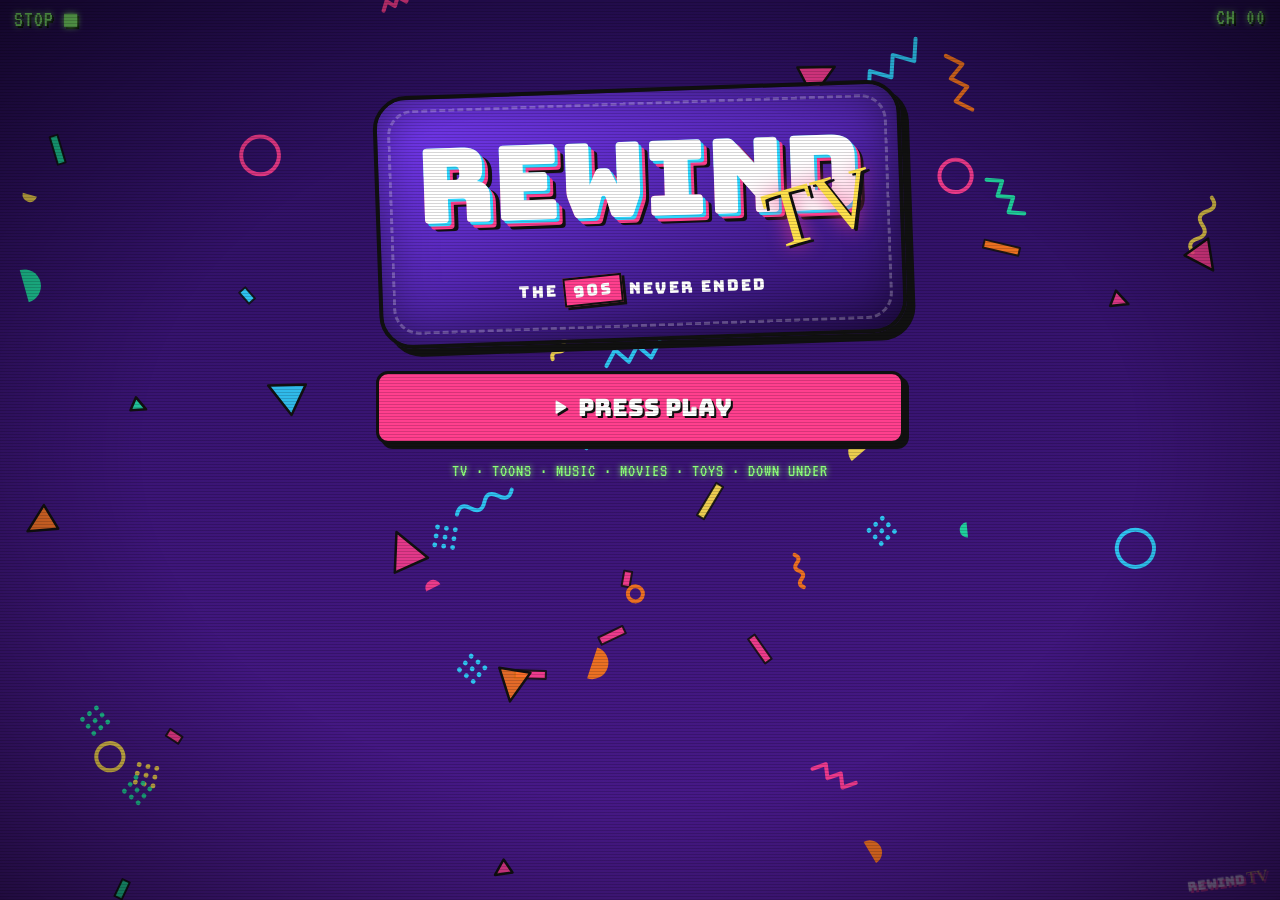
==== rewind/index.html @ 0d8ead0c "Add REWIND TV: 90s pop trivia on a fake music-TV channel - Late 80s / early 90s music-TV look: VCR o" ====
<!doctype html>
<html lang="en">
<head>
  <meta charset="utf-8" />
  <meta name="viewport" content="width=device-width, initial-scale=1, viewport-fit=cover, user-scalable=no" />
  <title>REWIND TV</title>
  <meta name="description" content="90s pop trivia on the coolest channel that never existed. TV, toons, music, movies and toys." />
  <meta name="theme-color" content="#1a0b2e" />
  <link rel="manifest" href="manifest.json" />
  <link rel="icon" href="icon-64.png" type="image/png" />
  <link rel="apple-touch-icon" href="apple-touch-icon.png" />
  <meta name="apple-mobile-web-app-capable" content="yes" />
  <meta name="apple-mobile-web-app-status-bar-style" content="black-translucent" />
  <link rel="preconnect" href="https://fonts.googleapis.com" />
  <link rel="preconnect" href="https://fonts.gstatic.com" crossorigin />
  <link href="https://fonts.googleapis.com/css2?family=Bungee&family=Bungee+Shade&family=Permanent+Marker&family=Rubik:wght@500;700;900&family=VT323&display=swap" rel="stylesheet" />
  <link rel="stylesheet" href="style.css" />
</head>
<body data-theme="saturday">
  <canvas id="fx" aria-hidden="true"></canvas>
  <div id="tv">
    <div id="osd" aria-hidden="true"><span id="osd-l">PLAY ▶</span><span id="osd-r">CH 01</span></div>
    <main id="app"></main>
    <div id="bug" aria-hidden="true">REWIND<i>TV</i></div>
  </div>
  <canvas id="static" aria-hidden="true"></canvas>
  <div id="scan" aria-hidden="true"></div>
  <div id="toast" role="status" aria-live="polite"></div>

  <script src="core.js"></script>
  <script src="bank.js"></script>
  <script src="q-tv.js"></script>
  <script src="q-toons.js"></script>
  <script src="q-music.js"></script>
  <script src="q-movies.js"></script>
  <script src="q-toys.js"></script>
  <script src="q-oz.js"></script>
  <script src="q-special.js"></script>
  <script src="pics.js"></script>
  <script src="avatar.js"></script>
  <script src="cast.js"></script>
  <script src="rpg.js"></script>
  <script src="audio.js"></script>
  <script src="fx.js"></script>
  <script src="rounds.js"></script>
  <script src="modes.js"></script>
  <script src="ui.js"></script>
</body>
</html>
---- rewind/style.css ----
/* REWIND TV — late 80s / early 90s music-TV look: Memphis shapes, sticker panels with hard shadows,
   chunky 3D type, VCR on-screen display and CRT scanlines. Themes swap the palette via body[data-theme]. */
:root {
  --ink: #111; --text: #fff; --panel: #fffdf4; --ptext: #111;
  --c1: #ff3f8e; --c2: #2fd8ff; --c3: #ffe14d; --c4: #7b3cff; --c5: #1ee3a1; --c6: #ff7a1a;
  --good: #1ee36b; --bad: #ff3b3b; --osd: #8dff7a;
  --disp: "Bungee", "Impact", sans-serif; --mark: "Permanent Marker", cursive; --vcr: "VT323", monospace; --body: "Rubik", system-ui, sans-serif;
  --sh: 5px 5px 0 var(--ink); --sh2: 3px 3px 0 var(--ink);
  color-scheme: dark;
}
body[data-theme="grunge"] { --c1: #c9562c; --c2: #7aa3a8; --c3: #e3c77a; --c4: #6b7a3a; --c5: #a8b48a; --c6: #8e3b1f; --panel: #efe6cf; }
body[data-theme="rave"] { --c1: #ff00e5; --c2: #00f0ff; --c3: #e6ff00; --c4: #8a00ff; --c5: #00ff9c; --c6: #ff6a00; --panel: #12002e; --ptext: #fff; }
body[data-theme="pastel"] { --c1: #ff8fc8; --c2: #8fd3ff; --c3: #fff08f; --c4: #c7a6ff; --c5: #8fffd0; --c6: #ffb38f; --panel: #fff; --text: #3a1a5a; }
body[data-theme="arcade"] { --c1: #ff2fd0; --c2: #2fe5ff; --c3: #ffb23f; --c4: #6a2fff; --c5: #2fff9a; --c6: #ff5a2f; --panel: #160033; --ptext: #fff; }
body[data-theme="hyper"] { --panel: #fffdf4; }
body[data-theme="gold"] { --c1: #ffd23f; --c2: #f4ecd0; --c3: #ffe9a8; --c4: #b5861a; --c5: #fff6c8; --c6: #d9a520; --panel: #1f1428; --ptext: #ffe9a8; }

* { box-sizing: border-box; -webkit-tap-highlight-color: transparent; }
html, body { margin: 0; min-height: 100%; }
body { background: #1a0b2e; color: var(--text); font-family: var(--body); font-weight: 500; overflow-x: hidden; -webkit-font-smoothing: antialiased; user-select: none; -webkit-user-select: none; }
input { user-select: text; -webkit-user-select: text; }
button { font: inherit; color: inherit; cursor: pointer; border: 0; background: none; }
button:disabled { cursor: default; }
#fx { position: fixed; inset: 0; z-index: 0; }
#static { position: fixed; inset: 0; z-index: 90; pointer-events: none; opacity: 0; transition: opacity .1s; }
#scan { position: fixed; inset: 0; z-index: 80; pointer-events: none;
  background: repeating-linear-gradient(0deg, rgba(0,0,0,.16) 0 1px, transparent 1px 3px), radial-gradient(ellipse at center, transparent 55%, rgba(0,0,0,.55) 100%);
  animation: flicker 6s infinite steps(1); }
body.noscan #scan { background: radial-gradient(ellipse at center, transparent 65%, rgba(0,0,0,.35) 100%); animation: none; }
@keyframes flicker { 0%, 100% { opacity: 1 } 47% { opacity: .92 } 48% { opacity: 1 } 73% { opacity: .95 } }
#tv { position: relative; z-index: 2; min-height: 100vh; min-height: 100dvh; }
#app { max-width: 560px; margin: 0 auto; padding: calc(env(safe-area-inset-top) + 34px) 16px calc(env(safe-area-inset-bottom) + 40px); }

/* VCR on-screen display */
#osd { position: fixed; top: calc(env(safe-area-inset-top) + 6px); left: 0; right: 0; z-index: 85; display: flex; justify-content: space-between; padding: 0 14px; pointer-events: none;
  font-family: var(--vcr); font-size: 22px; letter-spacing: 1px; color: var(--osd); text-shadow: 0 0 6px var(--osd), 2px 2px 0 #000; }
#osd-l { animation: osd 1.2s steps(1) infinite; }
@keyframes osd { 50% { opacity: .55 } }
#bug { position: fixed; right: 12px; bottom: calc(env(safe-area-inset-bottom) + 10px); z-index: 85; pointer-events: none; font-family: var(--disp); font-size: 13px; color: #fff; opacity: .5;
  transform: rotate(-8deg); text-shadow: 2px 2px 0 var(--c1); mix-blend-mode: screen; animation: bug 8s ease-in-out infinite; }
#bug i { font-family: var(--mark); font-style: normal; color: var(--c3); font-size: 16px; margin-left: 2px; }
@keyframes bug { 50% { transform: rotate(-4deg) scale(1.06) } }

/* ---------- type & logo ---------- */
.logo { font-family: var(--disp); font-weight: 400; margin: 0; line-height: .9; color: #fff; position: relative; font-size: clamp(56px, 17vw, 104px); letter-spacing: -1px;
  text-shadow: 3px 3px 0 var(--c2), 6px 6px 0 var(--c1), 9px 9px 0 var(--ink); }
.logo::before, .logo::after { content: attr(data-text); position: absolute; inset: 0; pointer-events: none; text-shadow: none; }
.logo::before { color: var(--c2); mix-blend-mode: screen; animation: glitch 3.2s infinite steps(1); clip-path: inset(0 0 60% 0); opacity: .8; }
.logo::after { color: var(--c1); mix-blend-mode: screen; animation: glitch 2.7s infinite steps(1) reverse; clip-path: inset(55% 0 0 0); opacity: .8; }
@keyframes glitch { 0%, 88%, 100% { transform: none } 89% { transform: translate(-4px, 1px) } 91% { transform: translate(5px, -2px) } 93% { transform: translate(-2px, 0) } }
.logo.small { font-size: clamp(26px, 7.5vw, 38px); text-align: center; margin: 4px 0 14px; text-shadow: 2px 2px 0 var(--c2), 4px 4px 0 var(--c1), 6px 6px 0 var(--ink); }
.logo.small::before, .logo.small::after { display: none; }
h3, h4 { font-family: var(--disp); font-weight: 400; margin: 0; }
.h3 { margin: 22px 0 10px; font-size: 18px; color: var(--c3); text-shadow: var(--sh2); }
.sub { font-size: 14px; line-height: 1.45; opacity: .92; text-align: center; margin: 0 0 14px; }

/* ---------- buttons ---------- */
.go { display: block; width: 100%; margin: 10px 0; padding: 13px 16px; background: var(--c3); color: #111; font-family: var(--disp); font-size: 17px; border: 3px solid var(--ink); border-radius: 12px; box-shadow: var(--sh); transition: transform .08s, box-shadow .08s; text-transform: uppercase; }
.go:active:not(:disabled) { transform: translate(4px, 4px); box-shadow: 1px 1px 0 var(--ink); }
.go:disabled { opacity: .45; filter: grayscale(.6); }
.go.big { font-size: 20px; padding: 15px; }
.go.huge { font-size: 24px; padding: 18px; background: var(--c1); color: #fff; text-shadow: 2px 2px 0 var(--ink); animation: pulse 1.6s ease-in-out infinite; }
.go.small { font-size: 13px; padding: 8px 10px; margin: 8px 0 0; box-shadow: var(--sh2); }
.go.danger { background: var(--bad); color: #fff; }
@keyframes pulse { 50% { transform: scale(1.025) rotate(-.5deg) } }
.mini { font-family: var(--disp); font-size: 12px; padding: 7px 10px; background: #fff; color: #111; border: 2px solid var(--ink); border-radius: 8px; box-shadow: var(--sh2); margin: 6px auto; display: inline-block; }
.back { font-family: var(--disp); font-size: 13px; padding: 7px 12px; background: var(--c2); color: #111; border: 3px solid var(--ink); border-radius: 10px; box-shadow: var(--sh2); margin-bottom: 8px; }
.row2 { display: flex; gap: 10px; } .row2 .go { flex: 1; }
.tog { min-width: 64px; padding: 8px 10px; font-family: var(--disp); font-size: 13px; border: 3px solid var(--ink); border-radius: 30px; background: #555; color: #fff; box-shadow: var(--sh2); }
.tog.on { background: var(--good); color: #111; }

/* ---------- avatars ---------- */
.av { display: block; width: 100%; height: auto; overflow: visible; }
.av.bob .headg { animation: headbob 2.6s ease-in-out infinite; transform-origin: 100px 150px; }
.av.bob .body { animation: bodybob 2.6s ease-in-out infinite; }
.av .eyes { animation: blink 4.6s infinite; transform-box: fill-box; transform-origin: center; }
.av .prop { animation: spin .5s linear infinite; transform-box: fill-box; transform-origin: center; }
.av .tw { animation: tw 1.6s ease-in-out infinite; }
.av .laser { animation: tw .3s infinite; }
@keyframes headbob { 50% { transform: translateY(2px) rotate(-1.5deg) } }
@keyframes bodybob { 50% { transform: translateY(1px) } }
@keyframes blink { 0%, 92%, 100% { transform: scaleY(1) } 95% { transform: scaleY(.1) } }
@keyframes spin { to { transform: rotate(360deg) } }
@keyframes tw { 50% { opacity: .2 } }
.av.tiny { width: 40px; border-radius: 8px; border: 2px solid var(--ink); background: #222; }
body.still .av .headg, body.still .av .body, body.still .av .eyes { animation: none; }

/* ---------- title ---------- */
.title { text-align: center; padding-top: 6vh; }
.bigtv { position: relative; margin: 0 auto 30px; padding: 40px 18px 34px; border: 4px solid var(--ink); border-radius: 34px; background: linear-gradient(160deg, var(--c4), #2a0f5c); box-shadow: 8px 8px 0 var(--ink), inset 0 0 50px rgba(0,0,0,.5); transform: rotate(-2deg); }
.bigtv::before { content: ""; position: absolute; inset: 10px; border-radius: 26px; border: 3px dashed rgba(255,255,255,.25); pointer-events: none; }
.logo-wrap { position: relative; display: inline-block; animation: logoin 1s cubic-bezier(.2,1.6,.4,1) both; }
.logo-tv { position: absolute; right: -14px; bottom: -36px; font-family: var(--mark); font-size: clamp(50px, 15vw, 84px); color: var(--c3); transform: rotate(-14deg); text-shadow: 3px 3px 0 var(--ink), 0 0 20px var(--c1); animation: tvwob 2.4s ease-in-out infinite; }
@keyframes logoin { from { transform: scale(.2) rotate(-20deg); opacity: 0 } }
@keyframes tvwob { 50% { transform: rotate(-6deg) scale(1.08) } }
.tagline { margin-top: 48px; font-family: var(--disp); font-size: 16px; letter-spacing: 2px; }
.tagline span { background: var(--c1); padding: 2px 8px; border: 2px solid var(--ink); box-shadow: var(--sh2); display: inline-block; transform: rotate(-4deg); }
.title .foot { margin-top: 18px; font-family: var(--vcr); font-size: 18px; letter-spacing: 1px; color: var(--osd); text-shadow: 0 0 6px var(--osd); }

/* ---------- home / TV guide ---------- */
.me { position: relative; display: flex; gap: 14px; align-items: center; padding: 12px; background: var(--panel); color: var(--ptext); border: 3px solid var(--ink); border-radius: 18px; box-shadow: var(--sh); }
.meav { position: relative; width: 104px; flex: none; border-radius: 14px; border: 3px solid var(--ink); overflow: hidden; padding: 0; background: #222; }
.meav .edit { position: absolute; right: 4px; bottom: 4px; background: var(--c3); border: 2px solid var(--ink); border-radius: 50%; width: 24px; height: 24px; line-height: 20px; font-size: 13px; color: #111; }
.meinfo { flex: 1; min-width: 0; }
.mename { font-family: var(--disp); font-size: 22px; line-height: 1; overflow: hidden; text-overflow: ellipsis; white-space: nowrap; }
.metitle { font-family: var(--mark); color: var(--c1); font-size: 17px; margin: 2px 0 6px; }
.lv { display: grid; grid-template-columns: auto 1fr; gap: 2px 8px; align-items: center; }
.lv b { font-family: var(--disp); font-size: 14px; }
.lv small { grid-column: 1 / -1; font-size: 11px; opacity: .7; }
.xpbar { height: 14px; border: 2px solid var(--ink); border-radius: 10px; background: #ddd; overflow: hidden; }
.xpbar i { display: block; height: 100%; background: repeating-linear-gradient(-45deg, var(--c5) 0 8px, var(--c2) 8px 16px); animation: barber 1s linear infinite; background-size: 200% 100%; }
@keyframes barber { to { background-position: -22px 0 } }
.chips { display: flex; flex-wrap: wrap; gap: 4px; margin-top: 6px; }
.chip { display: inline-flex; align-items: center; gap: 4px; font-size: 11px; font-weight: 700; padding: 2px 7px 2px 2px; border: 2px solid var(--ink); border-radius: 20px; background: var(--c3); color: #111; }
.chip .av.tiny { width: 20px; border-radius: 50%; border-width: 1px; }
.chip:not(:has(.av)) { padding-left: 7px; }
.swap { position: absolute; bottom: -12px; right: -8px; width: 40px; height: 40px; border-radius: 50%; background: var(--c2); border: 3px solid var(--ink); box-shadow: var(--sh2); font-size: 18px; }
.guidehead { display: flex; justify-content: space-between; margin: 20px 2px 8px; font-family: var(--vcr); font-size: 24px; color: var(--osd); text-shadow: 0 0 6px var(--osd); }
.guide { display: grid; gap: 12px; }
.show { position: relative; display: flex; align-items: center; gap: 12px; text-align: left; padding: 10px 12px 10px 10px; background: var(--panel); color: var(--ptext); border: 3px solid var(--ink); border-radius: 14px; box-shadow: var(--sh); transition: transform .1s; }
.show:nth-child(odd) { transform: rotate(-.6deg); } .show:nth-child(even) { transform: rotate(.6deg); }
.show:active { transform: translate(4px, 4px) !important; box-shadow: 1px 1px 0 var(--ink); }
.show h3 { font-size: 19px; line-height: 1; margin-bottom: 3px; }
.show p { margin: 0; font-size: 13px; line-height: 1.3; opacity: .85; }
.show > div { flex: 1; }
.show em { font-style: normal; font-size: 30px; filter: drop-shadow(2px 2px 0 rgba(0,0,0,.4)); }
.slot { flex: none; width: 58px; text-align: center; font-family: var(--vcr); font-size: 22px; padding: 6px 2px; background: #111; color: var(--osd); border-radius: 8px; text-shadow: 0 0 5px var(--osd); }
.show.prime { background: linear-gradient(110deg, var(--c1), var(--c4)); color: #fff; padding: 16px 12px 16px 10px; }
.show.prime h3 { font-size: 26px; text-shadow: var(--sh2); }
.show.prime p { opacity: 1; }
.show.warc { background: linear-gradient(110deg, var(--c3), var(--c6)); color: #111; }
.show.dailyc.done { background: #cfe9d4; color: #111; }
.mini-av .av.tiny { width: 46px; }
.dock { display: grid; grid-template-columns: repeat(6, 1fr); gap: 6px; margin: 20px 0 10px; }
.dock button { position: relative; display: flex; flex-direction: column; align-items: center; gap: 3px; padding: 8px 2px 6px; background: var(--c2); color: #111; border: 3px solid var(--ink); border-radius: 12px; box-shadow: var(--sh2); font-family: var(--disp); font-size: 9px; }
.dock button:nth-child(2) { background: var(--c5); } .dock button:nth-child(3) { background: var(--c3); } .dock button:nth-child(4) { background: var(--c1); color: #fff; } .dock button:nth-child(5) { background: var(--c6); } .dock button:nth-child(6) { background: #ddd; }
.dock i { font-style: normal; font-size: 22px; }
.badge { position: absolute; top: -9px; right: -6px; min-width: 22px; height: 22px; border-radius: 11px; background: var(--bad); color: #fff; border: 2px solid var(--ink); font-size: 12px; line-height: 18px; animation: pulse 1s infinite; }
.ticker { overflow: hidden; white-space: nowrap; background: #111; border: 3px solid var(--ink); border-radius: 8px; margin-top: 8px; }
.ticker div { display: inline-block; padding: 6px 0 6px 100%; font-family: var(--vcr); font-size: 20px; color: var(--c3); animation: tick 28s linear infinite; }
@keyframes tick { to { transform: translateX(-100%) } }

/* ---------- lists & panels ---------- */
.list h4 { font-size: 14px; color: var(--c3); margin: 16px 0 8px; text-shadow: var(--sh2); }
.copick { display: flex; flex-wrap: wrap; align-items: center; gap: 6px; padding: 8px; border: 3px solid var(--ink); border-radius: 12px; background: rgba(0,0,0,.35); margin: 0 0 12px; font-family: var(--disp); font-size: 12px; }
.copick.empty { font-family: var(--body); font-size: 13px; justify-content: center; }
.copick button { position: relative; padding: 4px 8px; border: 2px solid var(--ink); border-radius: 10px; background: #eee; color: #111; font-family: var(--disp); font-size: 11px; display: flex; align-items: center; gap: 2px; }
.copick button .av.tiny { width: 34px; }
.copick button small { position: absolute; bottom: -6px; right: -6px; font-size: 14px; }
.copick button.on { background: var(--c3); box-shadow: 0 0 0 3px var(--c1); }
.lineup { display: grid; grid-template-columns: repeat(3, 1fr); gap: 8px; margin-bottom: 14px; }
.lu { padding: 8px 4px; text-align: center; background: var(--panel); color: var(--ptext); border: 3px solid var(--ink); border-radius: 10px; box-shadow: var(--sh2); }
.lu span { display: block; font-family: var(--vcr); font-size: 16px; color: var(--c4); }
.lu b { display: block; font-size: 20px; } .lu small { font-family: var(--disp); font-size: 9px; }
.lu.fin { background: var(--c1); color: #fff; }
.cohost { display: flex; align-items: center; justify-content: center; gap: 8px; font-size: 13px; margin: 10px auto; padding: 6px 10px; background: rgba(0,0,0,.4); border-radius: 30px; border: 2px solid var(--ink); }
.cohost .av.tiny { width: 30px; }
.cohost.big { justify-content: flex-start; border-radius: 16px; padding: 10px; background: var(--panel); color: var(--ptext); border-width: 3px; box-shadow: var(--sh); }
.cohost.big .av { width: 86px; flex: none; border-radius: 12px; border: 3px solid var(--ink); }
.cohost.big p { margin: 4px 0 0; font-size: 13px; }

/* crew */
.crew { display: grid; gap: 14px; }
.vjcard { display: flex; gap: 12px; padding: 10px; background: var(--panel); color: var(--ptext); border: 3px solid var(--ink); border-radius: 16px; box-shadow: var(--sh); }
.vjcard > .av, .vjcard .sil { width: 110px; flex: none; border-radius: 12px; border: 3px solid var(--ink); overflow: hidden; }
.vjcard .sil .av { filter: brightness(0) opacity(.75); }
.vjcard.co { box-shadow: 0 0 0 4px var(--c3), var(--sh); }
.vji { flex: 1; min-width: 0; }
.vji b { font-family: var(--disp); font-size: 17px; display: block; }
.vji small { display: block; font-size: 12px; opacity: .8; line-height: 1.35; }
.perkline { font-size: 12px; margin: 6px 0 2px; padding: 4px 6px; background: rgba(0,0,0,.08); border-radius: 8px; }
.colv { font-family: var(--vcr); font-size: 17px; color: var(--c4); }
.bars { display: grid; grid-template-columns: 1fr 1fr; gap: 2px 8px; margin-top: 4px; }
.bars div { display: flex; align-items: center; gap: 4px; font-size: 9px; font-weight: 700; }
.bars span { width: 30px; } .bars i { height: 6px; background: var(--c1); border-radius: 3px; border: 1px solid var(--ink); }

/* war ladder */
.ladder { display: grid; gap: 10px; }
.rung { display: flex; align-items: center; gap: 10px; text-align: left; padding: 8px 12px 8px 8px; background: var(--panel); color: var(--ptext); border: 3px solid var(--ink); border-radius: 12px; box-shadow: var(--sh2); }
.rung .av.tiny { width: 50px; }
.rung > div { flex: 1; } .rung b { font-family: var(--disp); font-size: 15px; display: block; } .rung small { display: block; font-size: 11px; opacity: .8; }
.rung em { font-style: normal; font-size: 22px; }
.rung .q { width: 50px; height: 60px; display: grid; place-items: center; background: #333; color: #777; border-radius: 8px; font-family: var(--disp); font-size: 26px; border: 2px solid var(--ink); }
.tslot { font-family: var(--vcr); font-size: 18px; width: 44px; color: var(--c4); line-height: .9; }
.rung.beaten { background: #d6f5dc; color: #111; }
.rung.locked { opacity: .55; }
.rung.boss { background: linear-gradient(110deg, #2a1a40, #6a4a10); color: #ffe9a8; }
.rung.boss .tslot { font-size: 13px; color: #ffd23f; }

/* ---------- game ---------- */
.game { position: relative; }
.hud { display: flex; gap: 6px; align-items: stretch; margin-bottom: 10px; }
.hp { position: relative; flex: 1; display: flex; align-items: center; gap: 6px; min-width: 0; padding: 4px 8px 4px 4px; background: rgba(0,0,0,.55); border: 3px solid var(--ink); border-radius: 12px; opacity: .65; transition: opacity .2s, transform .2s; }
.hp.on { opacity: 1; background: var(--c4); transform: scale(1.03); }
.hp .av.tiny { width: 36px; flex: none; }
.hp b { display: block; font-size: 12px; overflow: hidden; text-overflow: ellipsis; white-space: nowrap; }
.hp > div { min-width: 0; position: relative; }
.sc { font-family: var(--vcr); font-size: 22px; line-height: .9; color: var(--c3); text-shadow: 0 0 6px var(--c3); }
.plus { position: absolute; left: 30px; top: 0; font-style: normal; font-family: var(--disp); color: var(--good); text-shadow: var(--sh2); animation: plus 1.1s ease-out forwards; pointer-events: none; }
@keyframes plus { to { transform: translateY(-26px); opacity: 0 } }
.stk { position: absolute; top: -10px; right: -4px; font-style: normal; font-size: 12px; font-family: var(--disp); }
.stk.hot { animation: pulse .5s infinite; color: var(--c3); }
.quit { width: 40px; flex: none; background: var(--bad); color: #fff; border: 3px solid var(--ink); border-radius: 12px; font-size: 18px; box-shadow: var(--sh2); }
.stage { min-height: 60vh; }

.qcard { position: relative; padding: 12px 12px 14px; background: var(--panel); color: var(--ptext); border: 4px solid var(--ink); border-radius: 20px; box-shadow: 7px 7px 0 var(--ink); animation: cardin .35s cubic-bezier(.2,1.4,.4,1); }
@keyframes cardin { from { transform: translateY(30px) scale(.9) rotate(-2deg); opacity: 0 } }
.qcard.rewound { animation: rewound .6s; }
@keyframes rewound { 30% { transform: translateX(-12px) skewX(10deg); filter: hue-rotate(90deg) } 60% { transform: translateX(8px) } }
.qhead { display: flex; align-items: center; gap: 8px; margin-bottom: 8px; }
.chan { font-family: var(--vcr); font-size: 18px; background: #111; color: var(--osd); padding: 1px 8px; border-radius: 6px; white-space: nowrap; }
.qcat { flex: 1; font-family: var(--disp); font-size: 11px; text-align: right; opacity: .75; }
.mult { font-family: var(--disp); font-size: 14px; background: var(--c6); color: #fff; padding: 2px 8px; border: 2px solid var(--ink); border-radius: 8px; transform: rotate(4deg); animation: pulse .6s infinite; }
.timer { position: relative; height: 20px; border: 3px solid var(--ink); border-radius: 12px; overflow: hidden; background: #222; margin-bottom: 12px; }
.timer i { position: absolute; inset: 0; transform-origin: left; background: repeating-linear-gradient(-45deg, var(--c5) 0 10px, var(--c2) 10px 20px); background-size: 200% 100%; animation: barber .8s linear infinite; }
.timer b { position: absolute; right: 8px; top: -2px; font-family: var(--vcr); font-size: 20px; color: #fff; text-shadow: 1px 1px 0 #000; }
.timer.low i { background: repeating-linear-gradient(-45deg, var(--bad) 0 10px, #ff9a3b 10px 20px); background-size: 200% 100%; }
.timer.low { animation: shake .3s infinite; }
.timer.frozen i { background: #7fd8ff; animation: none; }
@keyframes shake { 25% { transform: translateX(-2px) } 75% { transform: translateX(2px) } }
.qtext { font-family: var(--body); font-weight: 700; font-size: clamp(19px, 5.2vw, 24px); line-height: 1.25; text-align: center; margin: 6px 4px 16px; }
.qtext.small { font-size: 15px; margin: 4px 0 10px; opacity: .85; }
.qtext.tf { font-size: clamp(20px, 5.6vw, 26px); padding: 18px 10px; background: rgba(0,0,0,.05); border-radius: 14px; border: 3px dashed rgba(0,0,0,.2); }
body[data-theme="rave"] .qtext.tf, body[data-theme="arcade"] .qtext.tf, body[data-theme="gold"] .qtext.tf { border-color: rgba(255,255,255,.25); background: rgba(255,255,255,.05); }
.quote { position: relative; font-family: var(--mark); font-size: clamp(24px, 7vw, 34px); line-height: 1.15; text-align: center; padding: 20px 16px; margin: 4px 0 12px; background: var(--c3); color: #111; border: 3px solid var(--ink); border-radius: 26px; box-shadow: var(--sh2); transform: rotate(-1.5deg); }
.quote::after { content: ""; position: absolute; bottom: -18px; left: 40px; border: 10px solid transparent; border-top: 12px solid var(--ink); }
.quote span { color: var(--c1); font-size: 1.4em; line-height: 0; vertical-align: -.3em; }
.opts { display: grid; gap: 10px; }
.opts.n4 { grid-template-columns: 1fr 1fr; }
.opt { position: relative; display: flex; align-items: center; gap: 8px; min-height: 64px; padding: 10px 10px 10px 8px; text-align: left; font-weight: 700; font-size: 15px; line-height: 1.2; color: #111; background: var(--c2); border: 3px solid var(--ink); border-radius: 14px; box-shadow: var(--sh2); transition: transform .08s; overflow: hidden; }
.opt:nth-child(2) { background: var(--c3); } .opt:nth-child(3) { background: var(--c5); } .opt:nth-child(4) { background: var(--c1); color: #fff; }
.opt kbd { flex: none; width: 26px; height: 26px; display: grid; place-items: center; font-family: var(--disp); font-size: 13px; background: #111; color: #fff; border-radius: 50%; }
.opt span { position: relative; z-index: 1; }
.opt:active:not(:disabled) { transform: translate(3px, 3px); box-shadow: none; }
.opt.struck { opacity: .3; text-decoration: line-through; filter: grayscale(1); }
.opt.hinted { animation: hint 1s infinite; }
@keyframes hint { 50% { box-shadow: 0 0 0 5px var(--c3), 0 0 22px var(--c3) } }
.opt.polled::before { content: ""; position: absolute; left: 0; top: 0; bottom: 0; width: var(--poll); background: rgba(255,255,255,.55); transition: width .8s; }
.opt.polled::after { content: attr(data-poll); position: absolute; right: 8px; top: 4px; font-family: var(--vcr); font-size: 18px; z-index: 1; }
.opt.right { background: var(--good) !important; color: #111 !important; animation: pop .4s; box-shadow: 0 0 0 4px #fff, var(--sh2); opacity: 1; }
.opt.right::after { content: "✔"; position: absolute; right: 10px; font-size: 22px; z-index: 2; }
.opt.wrong { background: var(--bad) !important; color: #fff !important; animation: shake .25s 3; }
.opt.wrong::after { content: "✘"; position: absolute; right: 10px; font-size: 22px; }
@keyframes pop { 50% { transform: scale(1.08) rotate(-1deg) } }
.qcard:not(.is-right):not(.is-wrong) .opt:disabled:not(.struck) { opacity: 1; }
.tfopts { grid-template-columns: 1fr 1fr; }
.tfopts .opt { justify-content: center; min-height: 92px; font-family: var(--disp); font-size: 24px; text-shadow: 2px 2px 0 rgba(0,0,0,.25); }
.tfopts .tfy { background: var(--good) !important; transform: rotate(-2deg); }
.tfopts .tfn { background: var(--bad) !important; color: #fff; transform: rotate(2deg); font-family: var(--mark); font-size: 34px; }
.tfopts .opt.right { box-shadow: 0 0 0 5px var(--c3), var(--sh2); }
.tfopts .opt.right::after, .tfopts .opt.wrong::after { content: none; }
.qcard.is-wrong .tfopts .opt:not(.right):not(.wrong), .qcard.is-right .tfopts .opt:not(.right) { opacity: .35; }

.picbox { margin: 0 auto 14px; width: min(260px, 70vw); aspect-ratio: 1; padding: 14px 14px 40px; background: #fff; border: 3px solid var(--ink); box-shadow: var(--sh); transform: rotate(2deg); overflow: hidden; }
.picbox .blur { width: 100%; height: 100%; display: grid; place-items: center; filter: blur(22px); background: #f3efe2; overflow: hidden; }
.picbox .emoji { font-size: clamp(54px, 16vw, 78px); line-height: 1.1; text-align: center; letter-spacing: 4px; word-break: break-all; }
.picbox .pic { width: 92%; height: 92%; }

/* year dial */
.dial { display: flex; align-items: center; justify-content: center; gap: 6px; margin: 4px 0 10px; }
.yb { width: 44px; height: 54px; font-family: var(--disp); font-size: 22px; background: var(--c2); color: #111; border: 3px solid var(--ink); border-radius: 10px; box-shadow: var(--sh2); }
.yb:active { transform: translate(3px, 3px); box-shadow: none; }
.ydisp { min-width: 136px; padding: 0 10px; background: #0c0c0c; border: 4px solid var(--ink); border-radius: 12px; box-shadow: inset 0 0 18px rgba(0,0,0,.9); text-align: center; }
.ydisp b { font-family: var(--vcr); font-size: 62px; line-height: 1; color: #ff4b3a; text-shadow: 0 0 10px #ff4b3a; letter-spacing: 3px; }
.ydisp.right b { color: var(--good); text-shadow: 0 0 10px var(--good); } .ydisp.wrong b { color: #ffb23f; text-shadow: 0 0 10px #ffb23f; }
input[type=range] { width: 100%; accent-color: var(--c1); height: 30px; margin: 0 0 6px; }

/* order */
.ordr { display: flex; flex-direction: column; gap: 8px; margin-bottom: 4px; }
.ocard { position: relative; display: flex; align-items: center; gap: 10px; padding: 10px; min-height: 54px; text-align: left; font-weight: 700; font-size: 15px; line-height: 1.2; background: #fff; color: #111; border: 3px solid var(--ink); border-radius: 12px; box-shadow: var(--sh2); }
.ocard em { flex: none; width: 34px; height: 34px; display: grid; place-items: center; font-style: normal; font-family: var(--disp); font-size: 18px; border: 3px dashed #999; border-radius: 50%; }
.ocard.on { background: var(--c3); transform: translateX(6px); }
.ocard.on em { border: 3px solid var(--ink); background: var(--c1); color: #fff; }
.ocard .oy { margin-left: auto; font-family: var(--vcr); font-size: 22px; }
.ocard.right { background: var(--good); } .ocard.wrong { background: #ffb3a8; }
.ocard.right em, .ocard.wrong em { border: 3px solid var(--ink); background: #111; color: #fff; }

/* typed */
.hint { font-family: var(--vcr); font-size: 30px; letter-spacing: 4px; text-align: center; margin: 0 0 12px; word-break: break-word; color: var(--c4); }
.hint.right { color: #0a8a3a; } .hint.wrong { color: var(--bad); }
.typeform { display: flex; gap: 8px; }
.typeform input { flex: 1; min-width: 0; font: 700 18px var(--body); padding: 12px 14px; border: 3px solid var(--ink); border-radius: 12px; background: #fff; color: #111; box-shadow: inset 3px 3px 0 rgba(0,0,0,.12); }
.typeform input:focus { outline: 3px solid var(--c1); }
.typeform .go { width: auto; margin: 0; padding: 0 18px; }
.t-type .mini { display: block; }

.perkbar { display: flex; flex-direction: column; align-items: center; gap: 6px; margin-top: 12px; }
.perk { font-family: var(--disp); font-size: 14px; padding: 8px 14px; background: linear-gradient(90deg, var(--c4), var(--c1)); color: #fff; border: 3px solid var(--ink); border-radius: 30px; box-shadow: var(--sh2); animation: pulse 1.4s infinite; }
.perk small { background: #111; padding: 1px 6px; border-radius: 10px; margin-left: 4px; }
.perk.used { animation: none; opacity: .4; }
.note { font-size: 13px; font-weight: 700; text-align: center; min-height: 0; }
.fact { font-size: 14px; line-height: 1.4; text-align: center; margin-top: 8px; }
.fact:empty { display: none; }
.fact b { font-family: var(--disp); font-size: 13px; color: var(--c1); }
.qcard.is-right { box-shadow: 7px 7px 0 var(--ink), 0 0 0 4px var(--good); }
.qcard.is-wrong { box-shadow: 7px 7px 0 var(--ink), 0 0 0 4px var(--bad); }

/* VJ buzz-in */
.vjbuzz { display: flex; align-items: center; gap: 8px; padding: 4px 10px 4px 4px; margin: -4px 0 8px; border: 2px dashed rgba(0,0,0,.3); border-radius: 30px; font-size: 13px; font-weight: 700; opacity: .7; }
.vjbuzz .av.tiny { width: 30px; border-radius: 50%; }
.vjbuzz.in { opacity: 1; border-style: solid; border-color: var(--ink); background: var(--c3); color: #111; animation: pop .3s; }
.vjbuzz.vjr { background: #ffb3a8; } .vjbuzz.vjw { background: #d6f5dc; }

/* ident */
.ident { text-align: center; padding: 26px 16px 18px; background: #111; border: 4px solid var(--ink); border-radius: 24px; box-shadow: 8px 8px 0 var(--c1); animation: identin .5s cubic-bezier(.2,1.5,.4,1); overflow: hidden; position: relative; }
.ident::before { content: ""; position: absolute; inset: 0; background: repeating-linear-gradient(90deg, var(--c1) 0 30px, var(--c3) 30px 60px, var(--c2) 60px 90px, var(--c5) 90px 120px, var(--c4) 120px 150px); opacity: .18; transform: skewY(-8deg) scale(1.4); animation: stripes 6s linear infinite; }
@keyframes stripes { to { background-position: 300px 0 } }
@keyframes identin { from { transform: scale(.3) rotate(8deg); opacity: 0 } }
.ident > * { position: relative; }
.ich { font-family: var(--vcr); font-size: 26px; color: var(--osd); text-shadow: 0 0 8px var(--osd); }
.ich b { font-size: 64px; margin-left: 6px; vertical-align: -6px; }
.iicon { font-size: 52px; margin: 4px 0; animation: bounce 1s ease-in-out infinite; }
@keyframes bounce { 50% { transform: translateY(-8px) rotate(6deg) } }
.iname { font-family: var(--disp); font-size: clamp(30px, 9vw, 44px); line-height: 1; margin: 6px 0 10px; color: #fff; text-shadow: 3px 3px 0 var(--c1), 6px 6px 0 var(--c4); position: relative; }
.iname::after { content: attr(data-text); position: absolute; inset: 0; color: var(--c2); mix-blend-mode: screen; animation: glitch 2s infinite steps(1); clip-path: inset(40% 0 30% 0); text-shadow: none; }
.ident p { font-size: 15px; line-height: 1.4; margin: 0 6px 12px; color: #fff; }
.showno { display: inline-block; font-family: var(--disp); font-size: 12px; background: var(--c3); color: #111; padding: 3px 10px; border: 2px solid var(--ink); border-radius: 8px; transform: rotate(-3deg); margin-bottom: 10px; }
.ident .cohost { color: #fff; }

/* ad break & pass */
.adbreak, .pass { text-align: center; padding: 20px 14px; background: var(--panel); color: var(--ptext); border: 4px solid var(--ink); border-radius: 20px; box-shadow: var(--sh); animation: cardin .35s; }
.adtitle { font-family: var(--disp); font-size: 22px; color: var(--c1); letter-spacing: 2px; }
.ad { font-family: var(--mark); font-size: 22px; line-height: 1.2; margin: 10px 0 16px; padding: 14px; border: 3px dashed var(--ink); border-radius: 12px; transform: rotate(-1deg); background: var(--c3); color: #111; }
.board { display: grid; gap: 6px; margin-bottom: 6px; }
.board .row { display: flex; align-items: center; gap: 8px; padding: 6px 10px; background: rgba(0,0,0,.08); border-radius: 10px; font-size: 14px; }
.board .row b { flex: 1; text-align: left; } .board .pos { font-family: var(--disp); width: 20px; } .board em { font-style: normal; font-family: var(--vcr); font-size: 22px; }
.board .av.tiny { width: 30px; }
.pass .av { width: 160px; margin: 0 auto; border-radius: 18px; border: 4px solid var(--ink); }
.pass h2 { font-family: var(--disp); font-weight: 400; font-size: 22px; }

/* results */
.ratings { text-align: center; }
.rcard { display: flex; gap: 14px; align-items: center; text-align: left; padding: 12px; margin-bottom: 14px; background: var(--panel); color: var(--ptext); border: 4px solid var(--ink); border-radius: 18px; box-shadow: var(--sh); animation: cardin .5s backwards; }
.rcard:nth-child(3) { animation-delay: .15s } .rcard:nth-child(4) { animation-delay: .3s }
.rcard > .av { width: 120px; flex: none; border-radius: 14px; border: 3px solid var(--ink); }
.rcard.win { box-shadow: 0 0 0 5px var(--c3), var(--sh); }
.rinfo b { font-family: var(--disp); font-size: 20px; }
.stars { font-size: 30px; color: var(--c3); -webkit-text-stroke: 1.5px var(--ink); letter-spacing: 2px; }
.stars span { color: #ccc; }
.share { font-size: 13px; opacity: .85; }
.bignum { font-family: var(--vcr); font-size: 40px; line-height: 1; }
.earn { display: inline-block; margin-top: 6px; font-size: 13px; font-weight: 700; padding: 4px 10px; background: var(--c5); color: #111; border: 2px solid var(--ink); border-radius: 20px; }

/* versus */
.vs { text-align: center; }
.vsrow { display: flex; align-items: center; justify-content: center; gap: 8px; margin: 10px 0 18px; }
.vsl, .vsr { width: 40%; }
.vsl .av, .vsr .av { border: 4px solid var(--ink); border-radius: 16px; box-shadow: var(--sh); }
.vsl { transform: rotate(-3deg); animation: slidel .6s cubic-bezier(.2,1.4,.4,1); } .vsr { transform: rotate(3deg); animation: slider .6s cubic-bezier(.2,1.4,.4,1); }
@keyframes slidel { from { transform: translateX(-120%) } } @keyframes slider { from { transform: translateX(120%) } }
.vsl b, .vsr b { display: block; font-family: var(--disp); font-size: 15px; margin-top: 8px; } .vsl small, .vsr small { font-family: var(--vcr); font-size: 18px; color: var(--osd); }
.vsx { font-family: var(--disp); font-size: 44px; color: var(--c3); text-shadow: 3px 3px 0 var(--c1), 6px 6px 0 var(--ink); animation: pulse .8s infinite; }
.bubble { position: relative; font-family: var(--mark); font-size: 21px; line-height: 1.2; padding: 14px 16px; background: #fff; color: #111; border: 3px solid var(--ink); border-radius: 22px; box-shadow: var(--sh2); margin: 0 6px 16px; }
.howto { font-size: 14px; line-height: 1.45; padding: 12px; background: rgba(0,0,0,.45); border-radius: 14px; border: 2px solid var(--ink); }
.howto b { font-family: var(--disp); color: var(--c3); }
.vs.end.lost .logo { color: var(--bad); }
.unlock { margin: 0 0 12px; padding: 12px; background: var(--c3); color: #111; border: 3px solid var(--ink); border-radius: 14px; box-shadow: var(--sh2); animation: pop .6s; }
.tug { position: relative; display: grid; grid-template-columns: repeat(7, 1fr); gap: 4px; height: 26px; margin: 0 0 6px; padding: 3px; background: #111; border: 3px solid var(--ink); border-radius: 14px; }
.tug i { border-radius: 8px; background: #333; transition: background .3s; }
.tug i[data-k="0"] { background: #666; }
.tug i.lit[data-k^="-"] { background: var(--bad); } .tug i.lit:not([data-k^="-"]) { background: var(--good); }
.tug .knob { position: absolute; top: 50%; font-size: 30px; transform: translate(-50%, -50%); transition: left .5s cubic-bezier(.2,1.6,.4,1); filter: drop-shadow(2px 2px 0 #000); left: 50%; }
.tug.pullme { animation: shake .3s 2; } .tug.pullthem { animation: shake .3s 2; filter: hue-rotate(160deg); }
.vjline { display: flex; align-items: center; gap: 8px; min-height: 34px; margin-bottom: 8px; font-family: var(--mark); font-size: 15px; }
.vjline .av.tiny { width: 32px; border-radius: 50%; flex: none; }
.vjline.pop { animation: pop .4s; }
.lives { display: flex; align-items: center; justify-content: center; gap: 6px; font-size: 26px; margin-bottom: 8px; }
.lives .gone { filter: grayscale(1); opacity: .25; } .lives b { font-family: var(--vcr); font-size: 30px; color: var(--c3); margin-left: 10px; }
.lives.hit { animation: shake .25s 2; }

/* ---------- creator ---------- */
.creator { display: flex; flex-direction: column; }
.ctop { display: flex; flex-direction: column; gap: 6px; }
.ctop .back { align-self: flex-start; }
#cname { font: 400 22px var(--disp); text-align: center; padding: 10px; border: 3px solid var(--ink); border-radius: 12px; background: #fff; color: #111; box-shadow: var(--sh2); }
#cname:focus { outline: 3px solid var(--c1); }
.preview { margin: 14px auto 6px; width: min(250px, 66vw); }
.pv { padding: 12px; background: #2a2a2e; border: 4px solid var(--ink); border-radius: 30px; box-shadow: 8px 8px 0 var(--ink), inset 0 0 30px rgba(0,0,0,.6); }
.pv .av { border-radius: 18px; }
.pvbtns { display: flex; justify-content: center; flex-wrap: wrap; gap: 6px; margin-top: 12px; }
.pvbtns button { padding: 6px 8px; font-size: 18px; background: #fff; color: #111; border: 2px solid var(--ink); border-radius: 10px; box-shadow: var(--sh2); }
.pvbtns #rand { font-family: var(--disp); font-size: 12px; background: var(--c3); }
.tabs { display: flex; gap: 4px; margin: 12px 0 0; overflow-x: auto; scrollbar-width: none; position: sticky; top: 30px; z-index: 5; padding: 4px 0; }
.tabs button { flex: 1; padding: 8px 6px; font-family: var(--disp); font-size: 11px; background: #ddd; color: #111; border: 3px solid var(--ink); border-radius: 10px 10px 0 0; border-bottom-width: 0; white-space: nowrap; }
.tabs button.on { background: var(--c1); color: #fff; transform: translateY(-3px); }
.secs { padding: 10px; background: var(--panel); color: var(--ptext); border: 3px solid var(--ink); border-radius: 0 0 14px 14px; box-shadow: var(--sh); }
.sec { margin-bottom: 14px; } .sec h4 { font-size: 13px; margin-bottom: 6px; color: var(--c4); }
.thumbs { display: grid; grid-template-columns: repeat(auto-fill, minmax(76px, 1fr)); gap: 6px; }
.th { position: relative; padding: 3px 3px 4px; background: #eee; color: #111; border: 3px solid var(--ink); border-radius: 10px; }
.th .av { border-radius: 6px; background: #c9c9d6; }
.th span { display: block; font-size: 10px; font-weight: 700; line-height: 1.1; margin-top: 2px; }
.th.sel { background: var(--c3); box-shadow: 0 0 0 3px var(--c1); }
.th.locked .av { filter: grayscale(1) brightness(.6); }
.th.locked em { position: absolute; inset: 0; display: grid; place-items: center; padding: 4px; font-style: normal; font-size: 9px; font-weight: 700; color: #fff; background: rgba(0,0,0,.55); border-radius: 7px; }
.swatches { display: flex; flex-wrap: wrap; gap: 6px; }
.sw { width: 38px; height: 38px; border-radius: 50%; background: var(--c); border: 3px solid var(--ink); font-size: 14px; }
.sw.sel { box-shadow: 0 0 0 3px #fff, 0 0 0 6px var(--c1); }
.sw.locked { filter: saturate(.3); }
.csave { position: sticky; bottom: calc(env(safe-area-inset-bottom) + 6px); z-index: 5; }

/* profiles / party */
.plist, .partyl { display: grid; gap: 10px; grid-template-columns: repeat(auto-fill, minmax(140px, 1fr)); margin-bottom: 10px; }
.prow { position: relative; }
.pick, .pp { width: 100%; display: flex; flex-direction: column; align-items: center; gap: 2px; padding: 8px; background: var(--panel); color: var(--ptext); border: 3px solid var(--ink); border-radius: 14px; box-shadow: var(--sh2); }
.pick .av, .pp .av { border-radius: 10px; border: 2px solid var(--ink); }
.pick b, .pp b { font-family: var(--disp); font-size: 14px; } .pick small, .pp small { font-size: 11px; opacity: .8; }
.prow.on .pick, .pp.on { background: var(--c3); color: #111; box-shadow: 0 0 0 4px var(--c1); }
.del { position: absolute; top: -8px; right: -8px; width: 32px; height: 32px; border-radius: 50%; background: var(--bad); border: 2px solid var(--ink); }
.pp.add { justify-content: center; min-height: 160px; border-style: dashed; }
.pp.add span { font-size: 46px; }
.pickgrid { display: grid; grid-template-columns: repeat(auto-fill, minmax(100px, 1fr)); gap: 6px; }
.pickgrid button { display: flex; flex-direction: column; align-items: center; gap: 2px; padding: 8px 4px; font-family: var(--disp); font-size: 10px; background: var(--panel); color: var(--ptext); border: 3px solid var(--ink); border-radius: 10px; box-shadow: var(--sh2); }
.pickgrid i { font-style: normal; font-size: 22px; }
.pickgrid button.on { background: var(--c1); color: #fff; }

/* caps */
.packbar { display: flex; gap: 10px; align-items: center; margin-bottom: 8px; }
.packbar .packs { flex: 1; font-family: var(--disp); font-size: 15px; } .packbar .packs b { font-size: 30px; color: var(--c3); text-shadow: var(--sh2); }
.packbar .go { width: auto; flex: 1.4; }
.capgrid { display: grid; grid-template-columns: repeat(auto-fill, minmax(76px, 1fr)); gap: 10px; }
.capw { position: relative; }
.cap { position: relative; aspect-ratio: 1; border-radius: 50%; border: 3px solid var(--ink); display: flex; flex-direction: column; align-items: center; justify-content: center; text-align: center; overflow: hidden;
  background: radial-gradient(circle at 50% 50%, var(--a) 0 46%, var(--b) 47% 58%, var(--a) 59% 100%); box-shadow: 0 4px 0 #333, 0 4px 0 2px var(--ink); }
.cap i { font-style: normal; font-size: 28px; line-height: 1; filter: drop-shadow(1px 1px 0 rgba(0,0,0,.4)); }
.cap b { font-family: var(--disp); font-size: 8px; line-height: 1; color: #111; background: rgba(255,255,255,.85); padding: 2px 4px; border-radius: 4px; margin-top: 3px; max-width: 90%; }
.cap.rare { box-shadow: 0 4px 0 #333, 0 4px 0 2px var(--ink), 0 0 0 5px var(--c3); }
.cap.holo::after { content: ""; position: absolute; inset: 0; background: conic-gradient(from 0deg, #ff3f8e88, #ffe14d88, #1ee3a188, #2fd8ff88, #7b3cff88, #ff3f8e88); mix-blend-mode: overlay; animation: spin 3s linear infinite; }
.cap.holo { animation: holo 2.5s linear infinite; }
@keyframes holo { 50% { filter: hue-rotate(60deg) brightness(1.15) } }
.cap.none { background: repeating-linear-gradient(45deg, #333 0 6px, #2a2a2a 6px 12px); box-shadow: none; color: #666; font-family: var(--disp); font-size: 26px; }
.capw .n { position: absolute; top: -4px; right: -4px; font-family: var(--disp); font-size: 11px; background: var(--c1); color: #fff; padding: 1px 5px; border: 2px solid var(--ink); border-radius: 8px; }
.capw .newb { position: absolute; top: -6px; left: 50%; transform: translateX(-50%) rotate(-8deg); font-family: var(--disp); font-size: 10px; background: var(--bad); color: #fff; padding: 1px 6px; border: 2px solid var(--ink); border-radius: 6px; animation: pulse .6s infinite; }
.capgrid.won { grid-template-columns: repeat(3, 1fr); margin: 10px 0 14px; }
.slam { text-align: center; }
.arena { position: relative; height: 240px; margin: 10px 0; }
.stack { position: absolute; left: 50%; bottom: 20px; width: 110px; transform: translateX(-50%); }
.sc { position: absolute; left: 0; bottom: calc(var(--i) * 8px); width: 110px; transition: transform .9s cubic-bezier(.2,.8,.3,1); }
.sc .cap { transform: rotateX(60deg); }
.sc.fly { transform: translate(var(--dx), calc(var(--dy) - 30px)) rotate(var(--rot)); }
.sc.fly .cap { transform: none; animation: flip .9s; }
.sc.down .cap { background: repeating-radial-gradient(circle, #ccc 0 3px, #bbb 3px 6px); }
.sc.down .cap * { visibility: hidden; }
@keyframes flip { 50% { transform: rotateY(540deg) scale(1.2) } }
.slammer { position: absolute; left: 50%; top: -20px; width: 120px; height: 120px; margin-left: -60px; border-radius: 50%; border: 4px solid var(--ink); background: radial-gradient(circle, #ddd 0 30%, #888 31% 40%, #333 41% 100%); box-shadow: 0 8px 0 var(--ink); animation: hover 1s ease-in-out infinite; z-index: 3; }
.slammer.drop { animation: drop .4s cubic-bezier(.6,0,1,1) forwards; }
@keyframes hover { 50% { transform: translateY(-10px) rotate(8deg) } }
@keyframes drop { to { transform: translateY(150px) scaleY(.6); opacity: 0 } }
.arena.shake { animation: shake .3s 3; }
.meter { position: relative; height: 34px; border: 4px solid var(--ink); border-radius: 18px; overflow: hidden; background: linear-gradient(90deg, var(--bad), #ffb23f 30%, var(--good) 45% 55%, #ffb23f 70%, var(--bad)); }
.meter .zone { position: absolute; left: 42%; width: 16%; top: 0; bottom: 0; background: repeating-linear-gradient(45deg, #ffd23f 0 6px, #fff3a0 6px 12px); border-left: 3px solid var(--ink); border-right: 3px solid var(--ink); }
.meter i { position: absolute; top: -4px; bottom: -4px; width: 8px; margin-left: -4px; background: #111; border: 2px solid #fff; }

/* records */
.recs { display: grid; gap: 8px; }
.rec { display: flex; gap: 12px; align-items: center; padding: 8px 10px; background: rgba(0,0,0,.45); border: 3px solid var(--ink); border-radius: 12px; opacity: .6; }
.rec.got { opacity: 1; background: var(--panel); color: var(--ptext); box-shadow: var(--sh2); }
.rec b { font-family: var(--disp); font-size: 14px; display: block; } .rec small { display: block; font-size: 12px; } .rec em { font-style: normal; font-size: 11px; font-weight: 700; color: var(--c1); }
.disc { flex: none; width: 48px; height: 48px; border-radius: 50%; border: 3px solid var(--ink); background: repeating-radial-gradient(circle, #333 0 2px, #222 2px 4px); display: grid; place-items: center; }
.disc i { width: 16px; height: 16px; border-radius: 50%; background: #666; border: 2px solid var(--ink); }
.rec.got .disc { background: repeating-radial-gradient(circle, #f2c43a 0 2px, #d9a520 2px 4px); animation: spin 4s linear infinite; }
.rec.got .disc i { background: var(--c1); }
.disc.big { width: 120px; height: 120px; margin: 0 auto 10px; background: repeating-radial-gradient(circle, #f2c43a 0 3px, #d9a520 3px 6px); animation: spin 3s linear infinite; }
.disc.big i { width: 34px; height: 34px; background: var(--c1); }
.themes { display: grid; grid-template-columns: 1fr 1fr; gap: 8px; }
.theme { text-align: left; padding: 10px; border: 3px solid var(--ink); border-radius: 12px; box-shadow: var(--sh2); color: #111; }
.theme b { font-family: var(--disp); font-size: 13px; display: block; } .theme small { font-size: 11px; }
.theme.on { box-shadow: 0 0 0 4px #fff, var(--sh2); }
.theme.locked { filter: grayscale(.9); opacity: .6; }
.th-saturday { background: linear-gradient(120deg, #ff3f8e, #ffe14d, #2fd8ff); }
.th-grunge { background: linear-gradient(120deg, #6b7a3a, #c9b27a, #8e3b1f); color: #fff; }
.th-rave { background: linear-gradient(120deg, #ff00e5, #00f0ff, #e6ff00); }
.th-pastel { background: linear-gradient(120deg, #ff8fc8, #c7a6ff, #8fd3ff); }
.th-arcade { background: linear-gradient(180deg, #ffb23f, #ff2fd0 50%, #160033 51%); color: #fff; text-shadow: 1px 1px 0 #000; }
.th-hyper { background: linear-gradient(120deg, #ff3f8e, #ffe14d, #1ee3a1, #2fd8ff, #7b3cff); background-size: 300% 100%; animation: hyper 4s linear infinite; }
.th-gold { background: linear-gradient(120deg, #6a4a10, #ffd23f, #6a4a10); color: #111; }
@keyframes hyper { to { background-position: 300% 0 } }

/* stats */
.statgrid { display: grid; grid-template-columns: repeat(3, 1fr); gap: 8px; }
.st { padding: 10px 4px; text-align: center; background: var(--panel); color: var(--ptext); border: 3px solid var(--ink); border-radius: 12px; box-shadow: var(--sh2); }
.st b { display: block; font-family: var(--vcr); font-size: 26px; line-height: 1; } .st small { font-size: 10px; font-weight: 700; }
.catstats { display: grid; gap: 8px; }
.cs { padding: 8px 10px; background: rgba(0,0,0,.45); border: 2px solid var(--ink); border-radius: 10px; }
.cs span { font-family: var(--disp); font-size: 12px; display: block; margin-bottom: 4px; } .cs small { font-size: 11px; opacity: .8; }
.sbar { position: relative; height: 18px; background: #222; border: 2px solid var(--ink); border-radius: 9px; overflow: hidden; }
.sbar i { display: block; height: 100%; background: linear-gradient(90deg, var(--c1), var(--c3)); }
.sbar b { position: absolute; right: 6px; top: -2px; font-family: var(--vcr); font-size: 18px; }
.setrow { display: flex; align-items: center; gap: 10px; padding: 10px; margin-bottom: 8px; background: var(--panel); color: var(--ptext); border: 3px solid var(--ink); border-radius: 12px; box-shadow: var(--sh2); }
.setrow > div { flex: 1; } .setrow b { font-family: var(--disp); font-size: 14px; display: block; } .setrow small { font-size: 12px; opacity: .8; }
.hcard { padding: 10px 12px; margin-bottom: 8px; background: var(--panel); color: var(--ptext); border: 3px solid var(--ink); border-radius: 12px; box-shadow: var(--sh2); }
.hcard h4 { color: var(--c4) !important; text-shadow: none !important; margin: 0 0 4px !important; font-size: 14px; }
.hcard p { margin: 0; font-size: 14px; line-height: 1.4; }
.dres { text-align: center; padding: 16px; background: var(--panel); color: var(--ptext); border: 4px solid var(--ink); border-radius: 18px; box-shadow: var(--sh); }
.dres .marks { font-size: 30px; letter-spacing: 3px; }

/* modal & toast */
.modal { position: fixed; inset: 0; z-index: 95; display: grid; place-items: center; padding: 20px; background: rgba(10,0,30,.7); opacity: 0; transition: opacity .2s; }
.modal.on { opacity: 1; }
.mbox { width: min(420px, 100%); max-height: 88vh; overflow: auto; padding: 18px; text-align: center; background: var(--panel); color: var(--ptext); border: 4px solid var(--ink); border-radius: 22px; box-shadow: 8px 8px 0 var(--c1); transform: scale(.7) rotate(-4deg); transition: transform .35s cubic-bezier(.2,1.6,.4,1); }
.modal.on .mbox { transform: none; }
.mbox h3 { font-size: 24px; color: var(--c1); text-shadow: 2px 2px 0 var(--ink); margin-bottom: 6px; }
.lvup .av { width: 150px; margin: 0 auto 8px; border-radius: 16px; border: 3px solid var(--ink); }
.lvnum { font-family: var(--disp); font-size: 52px; line-height: 1; color: var(--c3); text-shadow: 3px 3px 0 var(--c1), 6px 6px 0 var(--ink); animation: pop .8s; }
.unl { display: flex; flex-wrap: wrap; justify-content: center; gap: 4px; margin: 10px 0; }
.unl small { width: 100%; font-family: var(--disp); font-size: 11px; }
.unl span { font-size: 12px; font-weight: 700; padding: 3px 8px; background: var(--c3); color: #111; border: 2px solid var(--ink); border-radius: 8px; }
.prize { font-weight: 700; color: var(--c4); }
#toast { position: fixed; left: 50%; bottom: calc(env(safe-area-inset-bottom) + 30px); z-index: 96; transform: translate(-50%, 140px); max-width: 90vw; padding: 10px 16px; font-weight: 700; font-size: 14px; background: var(--c3); color: #111; border: 3px solid var(--ink); border-radius: 12px; box-shadow: var(--sh2); transition: transform .3s cubic-bezier(.2,1.5,.4,1); }
#toast.on { transform: translate(-50%, 0); }

/* confetti */
.confetti { position: fixed; inset: 0; pointer-events: none; z-index: 92; overflow: hidden; }
.qcard .confetti { position: absolute; }
.confetti i { position: absolute; top: -12px; width: 9px; height: 14px; border: 1.5px solid var(--ink); animation: conf 1.6s cubic-bezier(.3,.6,.6,1) forwards; }
@keyframes conf { to { transform: translate(var(--dx), 105vh) rotate(var(--r)); } }

/* theme touches */
body[data-theme="rave"] .opt, body[data-theme="arcade"] .opt { box-shadow: 0 0 12px currentColor, var(--sh2); }
body[data-theme="rave"] .logo, body[data-theme="arcade"] .logo { text-shadow: 0 0 12px var(--c1), 3px 3px 0 var(--c2), 6px 6px 0 var(--c1), 9px 9px 0 var(--ink); }
body[data-theme="pastel"] .h3, body[data-theme="pastel"] .list h4 { color: var(--c4); text-shadow: none; }
body[data-theme="pastel"] .copick, body[data-theme="pastel"] .cs, body[data-theme="pastel"] .rec, body[data-theme="pastel"] .howto, body[data-theme="pastel"] .hp { background: rgba(255,255,255,.6); }
body[data-theme="pastel"] .hp.on { background: var(--c4); }
body[data-theme="grunge"] .logo { font-family: var(--mark); }
body[data-theme="hyper"] .qcard, body[data-theme="hyper"] .me { animation: hyperb 6s linear infinite; }
@keyframes hyperb { 50% { filter: hue-rotate(40deg) } }
body.still *, body.still *::before, body.still *::after { animation-duration: 0s !important; animation-iteration-count: 1 !important; }
@media (prefers-reduced-motion: reduce) { .logo::before, .logo::after, .ticker div, .go.huge { animation: none; } }
@media (max-width: 380px) { .opts.n4 { grid-template-columns: 1fr; } .opt { min-height: 52px; } .dock button { font-size: 8px; } .statgrid { grid-template-columns: 1fr 1fr; } }
.qcard.is-right .opt:not(.right):not(.wrong), .qcard.is-wrong .opt:not(.right):not(.wrong) { opacity: .35; filter: grayscale(.5); }
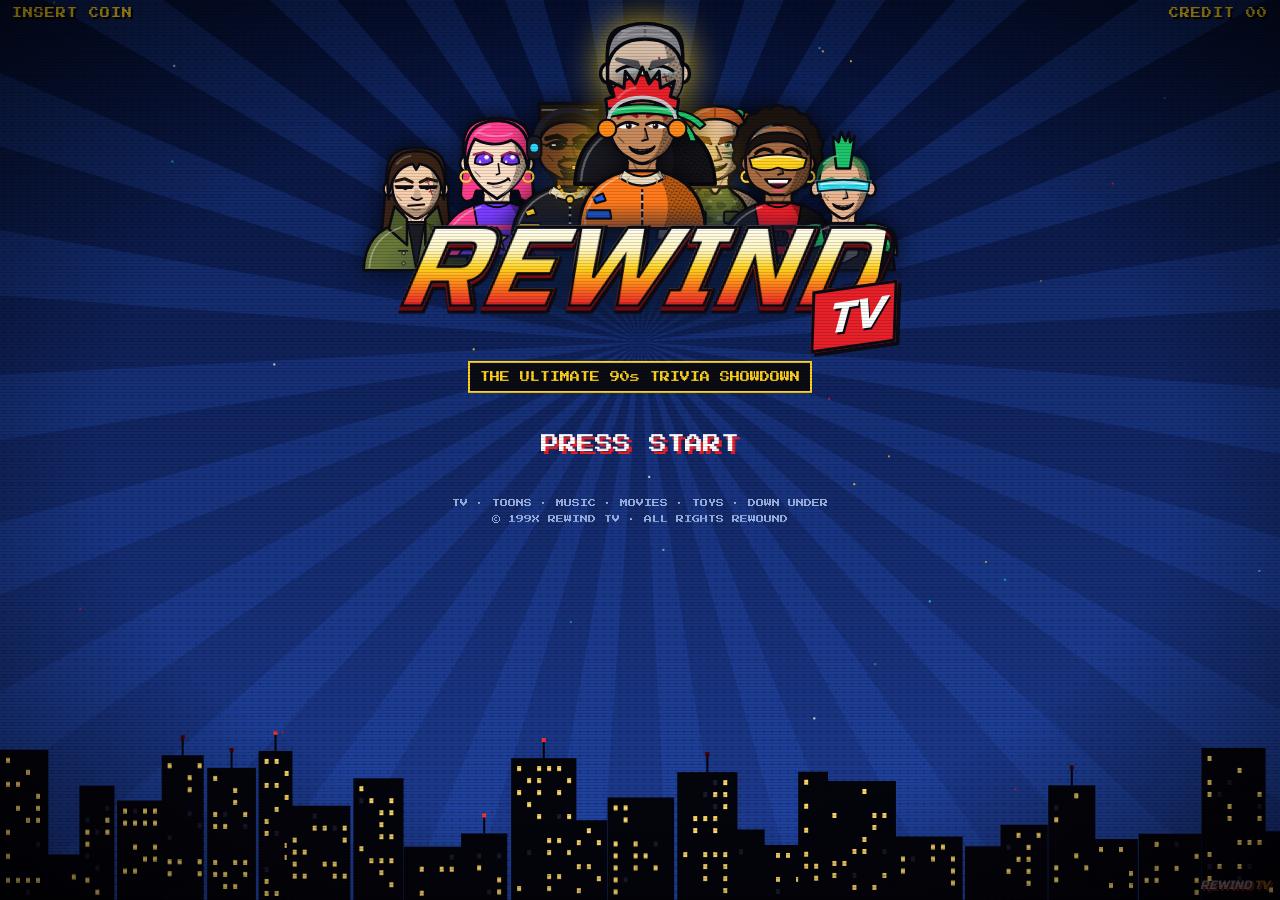
==== commit 8b49e422: "REWIND TV: 90s arcade fighter and comic-book redesign - Characters redrawn as comic-book heroes: ang" ====
--- a/rewind/index.html
+++ b/rewind/index.html
@@ -5,7 +5,7 @@
   <meta name="viewport" content="width=device-width, initial-scale=1, viewport-fit=cover, user-scalable=no" />
   <title>REWIND TV</title>
   <meta name="description" content="90s pop trivia on the coolest channel that never existed. TV, toons, music, movies and toys." />
-  <meta name="theme-color" content="#1a0b2e" />
+  <meta name="theme-color" content="#0c1a3a" />
   <link rel="manifest" href="manifest.json" />
   <link rel="icon" href="icon-64.png" type="image/png" />
   <link rel="apple-touch-icon" href="apple-touch-icon.png" />
@@ -13,7 +13,7 @@
   <meta name="apple-mobile-web-app-status-bar-style" content="black-translucent" />
   <link rel="preconnect" href="https://fonts.googleapis.com" />
   <link rel="preconnect" href="https://fonts.gstatic.com" crossorigin />
-  <link href="https://fonts.googleapis.com/css2?family=Bungee&family=Bungee+Shade&family=Permanent+Marker&family=Rubik:wght@500;700;900&family=VT323&display=swap" rel="stylesheet" />
+  <link href="https://fonts.googleapis.com/css2?family=Bangers&family=Press+Start+2P&family=Russo+One&family=Rubik:wght@500;700;900&family=VT323&display=swap" rel="stylesheet" />
   <link rel="stylesheet" href="style.css" />
 </head>
 <body data-theme="saturday">
--- a/rewind/style.css
+++ b/rewind/style.css
@@ -1,435 +1,493 @@
-/* REWIND TV — late 80s / early 90s music-TV look: Memphis shapes, sticker panels with hard shadows,
-   chunky 3D type, VCR on-screen display and CRT scanlines. Themes swap the palette via body[data-theme]. */
+/* REWIND TV — 90s arcade fighter / comic-book look: chrome extruded logos, inked comic panels with
+   halftone dots, steel menu plates, fighter health bars, character-select grids and "BAM!" bursts.
+   Themes swap the palette via body[data-theme]. */
 :root {
-  --ink: #111; --text: #fff; --panel: #fffdf4; --ptext: #111;
-  --c1: #ff3f8e; --c2: #2fd8ff; --c3: #ffe14d; --c4: #7b3cff; --c5: #1ee3a1; --c6: #ff7a1a;
-  --good: #1ee36b; --bad: #ff3b3b; --osd: #8dff7a;
-  --disp: "Bungee", "Impact", sans-serif; --mark: "Permanent Marker", cursive; --vcr: "VT323", monospace; --body: "Rubik", system-ui, sans-serif;
-  --sh: 5px 5px 0 var(--ink); --sh2: 3px 3px 0 var(--ink);
+  --ink: #0b0b14; --text: #fff; --panel: #f8f2df; --ptext: #0b0b14; --steel1: #24386e; --steel2: #0c1a3a;
+  --c1: #e8202a; --c2: #1f5fe0; --c3: #ffd21f; --c4: #2fd8ff; --c5: #1ec46a; --c6: #ff7a1a;
+  --good: #1ec46a; --bad: #e8202a; --osd: #ffd21f;
+  --disp: "Russo One", "Impact", sans-serif; --comic: "Bangers", "Impact", cursive; --arc: "Press Start 2P", monospace; --vcr: "VT323", monospace; --body: "Rubik", system-ui, sans-serif;
+  --sh: 6px 6px 0 var(--ink); --sh2: 4px 4px 0 var(--ink);
+  --dots: radial-gradient(circle, rgba(0,0,0,.18) 1.3px, transparent 1.6px);
   color-scheme: dark;
 }
-body[data-theme="grunge"] { --c1: #c9562c; --c2: #7aa3a8; --c3: #e3c77a; --c4: #6b7a3a; --c5: #a8b48a; --c6: #8e3b1f; --panel: #efe6cf; }
-body[data-theme="rave"] { --c1: #ff00e5; --c2: #00f0ff; --c3: #e6ff00; --c4: #8a00ff; --c5: #00ff9c; --c6: #ff6a00; --panel: #12002e; --ptext: #fff; }
-body[data-theme="pastel"] { --c1: #ff8fc8; --c2: #8fd3ff; --c3: #fff08f; --c4: #c7a6ff; --c5: #8fffd0; --c6: #ffb38f; --panel: #fff; --text: #3a1a5a; }
-body[data-theme="arcade"] { --c1: #ff2fd0; --c2: #2fe5ff; --c3: #ffb23f; --c4: #6a2fff; --c5: #2fff9a; --c6: #ff5a2f; --panel: #160033; --ptext: #fff; }
-body[data-theme="hyper"] { --panel: #fffdf4; }
-body[data-theme="gold"] { --c1: #ffd23f; --c2: #f4ecd0; --c3: #ffe9a8; --c4: #b5861a; --c5: #fff6c8; --c6: #d9a520; --panel: #1f1428; --ptext: #ffe9a8; }
+body[data-theme="grunge"] { --c1: #c43a2a; --c2: #3a5a8a; --c3: #e8c45a; --c4: #8ac4d8; --steel1: #2a3444; --steel2: #11161f; --panel: #ece4cf; }
+body[data-theme="rave"] { --c1: #ff1f8f; --c2: #6a2fff; --c3: #e6ff00; --c4: #00f0ff; --c5: #00ff9c; --steel1: #2a0a5a; --steel2: #0c0020; }
+body[data-theme="pastel"] { --c1: #ff5a5a; --c2: #5a7aff; --c3: #ffc23f; --c4: #ff9a5a; --steel1: #5a2a5a; --steel2: #2a1030; }
+body[data-theme="arcade"] { --c1: #ff2fd0; --c2: #2f5aff; --c3: #ffb23f; --c4: #2fe5ff; --steel1: #2a0a50; --steel2: #0b0020; }
+body[data-theme="hyper"] { --steel1: #1a3a5a; --steel2: #0a1a2a; }
+body[data-theme="gold"] { --c1: #b5861a; --c2: #6a4a10; --c3: #ffd23f; --c4: #fff6c8; --steel1: #3a2a10; --steel2: #1a1205; --panel: #fff6dc; }
 
 * { box-sizing: border-box; -webkit-tap-highlight-color: transparent; }
-html, body { margin: 0; min-height: 100%; }
-body { background: #1a0b2e; color: var(--text); font-family: var(--body); font-weight: 500; overflow-x: hidden; -webkit-font-smoothing: antialiased; user-select: none; -webkit-user-select: none; }
+html, body { margin: 0; min-height: 100%; overflow-x: hidden; }
+body { background: #0c1a3a; color: var(--text); font-family: var(--body); font-weight: 500; overflow-x: hidden; -webkit-font-smoothing: antialiased; user-select: none; -webkit-user-select: none; }
 input { user-select: text; -webkit-user-select: text; }
 button { font: inherit; color: inherit; cursor: pointer; border: 0; background: none; }
 button:disabled { cursor: default; }
 #fx { position: fixed; inset: 0; z-index: 0; }
 #static { position: fixed; inset: 0; z-index: 90; pointer-events: none; opacity: 0; transition: opacity .1s; }
 #scan { position: fixed; inset: 0; z-index: 80; pointer-events: none;
-  background: repeating-linear-gradient(0deg, rgba(0,0,0,.16) 0 1px, transparent 1px 3px), radial-gradient(ellipse at center, transparent 55%, rgba(0,0,0,.55) 100%);
-  animation: flicker 6s infinite steps(1); }
-body.noscan #scan { background: radial-gradient(ellipse at center, transparent 65%, rgba(0,0,0,.35) 100%); animation: none; }
-@keyframes flicker { 0%, 100% { opacity: 1 } 47% { opacity: .92 } 48% { opacity: 1 } 73% { opacity: .95 } }
-#tv { position: relative; z-index: 2; min-height: 100vh; min-height: 100dvh; }
-#app { max-width: 560px; margin: 0 auto; padding: calc(env(safe-area-inset-top) + 34px) 16px calc(env(safe-area-inset-bottom) + 40px); }
-
-/* VCR on-screen display */
-#osd { position: fixed; top: calc(env(safe-area-inset-top) + 6px); left: 0; right: 0; z-index: 85; display: flex; justify-content: space-between; padding: 0 14px; pointer-events: none;
-  font-family: var(--vcr); font-size: 22px; letter-spacing: 1px; color: var(--osd); text-shadow: 0 0 6px var(--osd), 2px 2px 0 #000; }
-#osd-l { animation: osd 1.2s steps(1) infinite; }
-@keyframes osd { 50% { opacity: .55 } }
-#bug { position: fixed; right: 12px; bottom: calc(env(safe-area-inset-bottom) + 10px); z-index: 85; pointer-events: none; font-family: var(--disp); font-size: 13px; color: #fff; opacity: .5;
-  transform: rotate(-8deg); text-shadow: 2px 2px 0 var(--c1); mix-blend-mode: screen; animation: bug 8s ease-in-out infinite; }
-#bug i { font-family: var(--mark); font-style: normal; color: var(--c3); font-size: 16px; margin-left: 2px; }
-@keyframes bug { 50% { transform: rotate(-4deg) scale(1.06) } }
-
-/* ---------- type & logo ---------- */
-.logo { font-family: var(--disp); font-weight: 400; margin: 0; line-height: .9; color: #fff; position: relative; font-size: clamp(56px, 17vw, 104px); letter-spacing: -1px;
-  text-shadow: 3px 3px 0 var(--c2), 6px 6px 0 var(--c1), 9px 9px 0 var(--ink); }
-.logo::before, .logo::after { content: attr(data-text); position: absolute; inset: 0; pointer-events: none; text-shadow: none; }
-.logo::before { color: var(--c2); mix-blend-mode: screen; animation: glitch 3.2s infinite steps(1); clip-path: inset(0 0 60% 0); opacity: .8; }
-.logo::after { color: var(--c1); mix-blend-mode: screen; animation: glitch 2.7s infinite steps(1) reverse; clip-path: inset(55% 0 0 0); opacity: .8; }
-@keyframes glitch { 0%, 88%, 100% { transform: none } 89% { transform: translate(-4px, 1px) } 91% { transform: translate(5px, -2px) } 93% { transform: translate(-2px, 0) } }
-.logo.small { font-size: clamp(26px, 7.5vw, 38px); text-align: center; margin: 4px 0 14px; text-shadow: 2px 2px 0 var(--c2), 4px 4px 0 var(--c1), 6px 6px 0 var(--ink); }
-.logo.small::before, .logo.small::after { display: none; }
+  background: repeating-linear-gradient(0deg, rgba(0,0,0,.14) 0 1px, transparent 1px 3px), radial-gradient(ellipse at center, transparent 60%, rgba(0,0,0,.6) 100%); }
+body.noscan #scan { background: radial-gradient(ellipse at center, transparent 65%, rgba(0,0,0,.4) 100%); }
+#tv { position: relative; z-index: 2; min-height: 100vh; min-height: 100dvh; overflow-x: clip; }
+#app { max-width: 560px; margin: 0 auto; padding: calc(env(safe-area-inset-top) + 32px) 16px calc(env(safe-area-inset-bottom) + 40px); }
+
+/* arcade top line: 1P / CREDIT */
+#osd { position: fixed; top: calc(env(safe-area-inset-top) + 8px); left: 0; right: 0; z-index: 85; display: flex; justify-content: space-between; padding: 0 12px; pointer-events: none;
+  font-family: var(--arc); font-size: 10px; letter-spacing: 1px; color: var(--osd); text-shadow: 2px 2px 0 #000; }
+#osd-l { animation: blink 1s steps(1) infinite; }
+@keyframes blink { 50% { opacity: .25 } }
+#bug { position: fixed; right: 10px; bottom: calc(env(safe-area-inset-bottom) + 8px); z-index: 85; pointer-events: none; font-family: var(--disp); font-size: 12px; color: #fff; opacity: .45; font-style: italic; text-shadow: 2px 2px 0 var(--c1); }
+#bug i { color: var(--c3); margin-left: 2px; }
+
+/* ---------- chrome type ---------- */
+.logo, .iname, .sel-title, .announce span, .vsx, .lvnum {
+  background: linear-gradient(180deg, #ffffff 0%, #fff6c0 30%, #ffd21f 48%, #ff8a1a 62%, #e8202a 85%, #8a0a12 100%);
+  -webkit-background-clip: text; background-clip: text; color: transparent;
+  -webkit-text-stroke: 2px var(--ink);
+  filter: drop-shadow(0 3px 0 #7a0a10) drop-shadow(0 3px 0 var(--ink)) drop-shadow(3px 0 0 var(--ink));
+}
+.logo { font-family: var(--disp); font-weight: 400; margin: 0; line-height: .9; position: relative; font-size: clamp(60px, 19vw, 112px); letter-spacing: 1px; font-style: italic; transform: skewX(-10deg); -webkit-text-stroke-width: 3px; }
+.logo.small { font-size: clamp(26px, 8vw, 40px); text-align: center; margin: 4px 0 14px; transform: skewX(-8deg); -webkit-text-stroke-width: 1.6px; }
+.sel-title { font-family: var(--disp); font-style: italic; font-weight: 400; font-size: clamp(22px, 6.8vw, 32px); text-align: center; margin: 6px 0 12px; transform: skewX(-8deg); -webkit-text-stroke-width: 1.4px; }
 h3, h4 { font-family: var(--disp); font-weight: 400; margin: 0; }
-.h3 { margin: 22px 0 10px; font-size: 18px; color: var(--c3); text-shadow: var(--sh2); }
+.h3 { margin: 22px 0 10px; font-family: var(--arc); font-size: 12px; color: var(--c3); text-shadow: 2px 2px 0 #000; }
 .sub { font-size: 14px; line-height: 1.45; opacity: .92; text-align: center; margin: 0 0 14px; }
 
 /* ---------- buttons ---------- */
-.go { display: block; width: 100%; margin: 10px 0; padding: 13px 16px; background: var(--c3); color: #111; font-family: var(--disp); font-size: 17px; border: 3px solid var(--ink); border-radius: 12px; box-shadow: var(--sh); transition: transform .08s, box-shadow .08s; text-transform: uppercase; }
-.go:active:not(:disabled) { transform: translate(4px, 4px); box-shadow: 1px 1px 0 var(--ink); }
-.go:disabled { opacity: .45; filter: grayscale(.6); }
+.go { display: block; width: 100%; margin: 10px 0; padding: 13px 16px; font-family: var(--disp); font-size: 17px; text-transform: uppercase; font-style: italic; letter-spacing: .5px;
+  color: #0b0b14; background: linear-gradient(180deg, #fff6b0 0%, var(--c3) 45%, #e0a000 55%, #ffcf3a 100%);
+  border: 3px solid var(--ink); border-radius: 6px; box-shadow: var(--sh2), inset 0 2px 0 rgba(255,255,255,.7); transform: skewX(-8deg); transition: transform .08s, box-shadow .08s; }
+.go:active:not(:disabled) { transform: skewX(-8deg) translate(3px, 3px); box-shadow: 1px 1px 0 var(--ink); }
+.go:disabled { opacity: .45; filter: grayscale(.7); }
 .go.big { font-size: 20px; padding: 15px; }
-.go.huge { font-size: 24px; padding: 18px; background: var(--c1); color: #fff; text-shadow: 2px 2px 0 var(--ink); animation: pulse 1.6s ease-in-out infinite; }
-.go.small { font-size: 13px; padding: 8px 10px; margin: 8px 0 0; box-shadow: var(--sh2); }
-.go.danger { background: var(--bad); color: #fff; }
-@keyframes pulse { 50% { transform: scale(1.025) rotate(-.5deg) } }
-.mini { font-family: var(--disp); font-size: 12px; padding: 7px 10px; background: #fff; color: #111; border: 2px solid var(--ink); border-radius: 8px; box-shadow: var(--sh2); margin: 6px auto; display: inline-block; }
-.back { font-family: var(--disp); font-size: 13px; padding: 7px 12px; background: var(--c2); color: #111; border: 3px solid var(--ink); border-radius: 10px; box-shadow: var(--sh2); margin-bottom: 8px; }
+.go.huge { font-size: 26px; padding: 16px; color: #fff; text-shadow: 2px 2px 0 var(--ink), -1px -1px 0 var(--ink); background: linear-gradient(180deg, #ff8a8a 0%, var(--c1) 45%, #9a0a12 55%, #e8202a 100%); animation: pulse 1.4s ease-in-out infinite; }
+.go.small { font-size: 13px; padding: 8px 10px; margin: 8px 0 0; }
+.go.danger { background: linear-gradient(180deg, #ff8a8a, var(--bad) 50%, #9a0a12); color: #fff; }
+@keyframes pulse { 50% { filter: brightness(1.15); box-shadow: var(--sh2), 0 0 18px var(--c3); } }
+.mini { font-family: var(--arc); font-size: 9px; padding: 8px 10px; background: #fff; color: #111; border: 2px solid var(--ink); border-radius: 4px; box-shadow: var(--sh2); margin: 6px auto; display: inline-block; }
+.back { font-family: var(--arc); font-size: 10px; padding: 8px 12px; background: var(--c4); color: #0b0b14; border: 3px solid var(--ink); border-radius: 4px; box-shadow: var(--sh2); margin-bottom: 8px; transform: skewX(-8deg); }
 .row2 { display: flex; gap: 10px; } .row2 .go { flex: 1; }
-.tog { min-width: 64px; padding: 8px 10px; font-family: var(--disp); font-size: 13px; border: 3px solid var(--ink); border-radius: 30px; background: #555; color: #fff; box-shadow: var(--sh2); }
-.tog.on { background: var(--good); color: #111; }
+.tog { min-width: 64px; padding: 8px 10px; font-family: var(--arc); font-size: 10px; border: 3px solid var(--ink); border-radius: 4px; background: #444; color: #fff; box-shadow: var(--sh2); }
+.tog.on { background: var(--good); color: #0b0b14; }
 
 /* ---------- avatars ---------- */
 .av { display: block; width: 100%; height: auto; overflow: visible; }
-.av.bob .headg { animation: headbob 2.6s ease-in-out infinite; transform-origin: 100px 150px; }
-.av.bob .body { animation: bodybob 2.6s ease-in-out infinite; }
-.av .eyes { animation: blink 4.6s infinite; transform-box: fill-box; transform-origin: center; }
+.av.bob .headg { animation: headbob 3s ease-in-out infinite; transform-origin: 100px 150px; }
+.av.bob .body { animation: breathe 3s ease-in-out infinite; transform-origin: 100px 240px; }
+.av .eyes { animation: eyeblink 5s infinite; transform-box: fill-box; transform-origin: center; }
 .av .prop { animation: spin .5s linear infinite; transform-box: fill-box; transform-origin: center; }
 .av .tw { animation: tw 1.6s ease-in-out infinite; }
-.av .laser { animation: tw .3s infinite; }
-@keyframes headbob { 50% { transform: translateY(2px) rotate(-1.5deg) } }
-@keyframes bodybob { 50% { transform: translateY(1px) } }
-@keyframes blink { 0%, 92%, 100% { transform: scaleY(1) } 95% { transform: scaleY(.1) } }
+.av .glow { animation: glow 1.2s ease-in-out infinite; }
+.av .bolt { animation: bolt 2.4s steps(1) infinite; }
+.av .flick { animation: flick .3s steps(2) infinite; }
+@keyframes headbob { 50% { transform: translateY(1.5px) rotate(-1deg) } }
+@keyframes breathe { 50% { transform: scaleY(1.012) } }
+@keyframes eyeblink { 0%, 94%, 100% { transform: scaleY(1) } 96% { transform: scaleY(.1) } }
 @keyframes spin { to { transform: rotate(360deg) } }
 @keyframes tw { 50% { opacity: .2 } }
-.av.tiny { width: 40px; border-radius: 8px; border: 2px solid var(--ink); background: #222; }
+@keyframes glow { 50% { opacity: .15 } }
+@keyframes bolt { 0%, 80%, 100% { opacity: 1 } 82%, 86% { opacity: .1 } }
+@keyframes flick { 50% { transform: translateY(2px) scaleY(.97) } }
+.av.tiny { width: 40px; border-radius: 4px; border: 2px solid var(--ink); background: #222; }
 body.still .av .headg, body.still .av .body, body.still .av .eyes { animation: none; }
 
-/* ---------- title ---------- */
-.title { text-align: center; padding-top: 6vh; }
-.bigtv { position: relative; margin: 0 auto 30px; padding: 40px 18px 34px; border: 4px solid var(--ink); border-radius: 34px; background: linear-gradient(160deg, var(--c4), #2a0f5c); box-shadow: 8px 8px 0 var(--ink), inset 0 0 50px rgba(0,0,0,.5); transform: rotate(-2deg); }
-.bigtv::before { content: ""; position: absolute; inset: 10px; border-radius: 26px; border: 3px dashed rgba(255,255,255,.25); pointer-events: none; }
-.logo-wrap { position: relative; display: inline-block; animation: logoin 1s cubic-bezier(.2,1.6,.4,1) both; }
-.logo-tv { position: absolute; right: -14px; bottom: -36px; font-family: var(--mark); font-size: clamp(50px, 15vw, 84px); color: var(--c3); transform: rotate(-14deg); text-shadow: 3px 3px 0 var(--ink), 0 0 20px var(--c1); animation: tvwob 2.4s ease-in-out infinite; }
-@keyframes logoin { from { transform: scale(.2) rotate(-20deg); opacity: 0 } }
-@keyframes tvwob { 50% { transform: rotate(-6deg) scale(1.08) } }
-.tagline { margin-top: 48px; font-family: var(--disp); font-size: 16px; letter-spacing: 2px; }
-.tagline span { background: var(--c1); padding: 2px 8px; border: 2px solid var(--ink); box-shadow: var(--sh2); display: inline-block; transform: rotate(-4deg); }
-.title .foot { margin-top: 18px; font-family: var(--vcr); font-size: 18px; letter-spacing: 1px; color: var(--osd); text-shadow: 0 0 6px var(--osd); }
-
-/* ---------- home / TV guide ---------- */
-.me { position: relative; display: flex; gap: 14px; align-items: center; padding: 12px; background: var(--panel); color: var(--ptext); border: 3px solid var(--ink); border-radius: 18px; box-shadow: var(--sh); }
-.meav { position: relative; width: 104px; flex: none; border-radius: 14px; border: 3px solid var(--ink); overflow: hidden; padding: 0; background: #222; }
-.meav .edit { position: absolute; right: 4px; bottom: 4px; background: var(--c3); border: 2px solid var(--ink); border-radius: 50%; width: 24px; height: 24px; line-height: 20px; font-size: 13px; color: #111; }
+/* ---------- title / attract mode ---------- */
+.title { text-align: center; padding-top: 2vh; }
+.attract { position: relative; padding-top: 170px; margin-bottom: 18px; }
+.roster { position: absolute; left: 50%; top: 0; width: min(520px, 112vw); height: 230px; transform: translateX(-50%); pointer-events: none; }
+.rs { position: absolute; bottom: 0; width: 25%; filter: drop-shadow(0 0 12px rgba(0,0,0,.7)); animation: rosterin .8s cubic-bezier(.2,1.3,.4,1) backwards; }
+.rs svg { width: 100%; }
+.rs0 { left: -4%; bottom: 10px; width: 22%; animation-delay: .5s; } .rs1 { left: 10%; bottom: 24px; animation-delay: .35s; } .rs2 { left: 24%; bottom: 40px; animation-delay: .2s; }
+.rs3 { left: 37%; bottom: 52px; width: 27%; animation-delay: .1s; z-index: 2; } .rs4 { left: 36%; bottom: 96px; width: 30%; z-index: 1; filter: drop-shadow(0 0 18px #ffd21f) brightness(.9); animation-delay: 0s; }
+.rs5 { left: 52%; bottom: 40px; animation-delay: .2s; } .rs6 { left: 64%; bottom: 24px; animation-delay: .35s; } .rs7 { left: 78%; bottom: 10px; width: 22%; animation-delay: .5s; } .rs8 { display: none; }
+@keyframes rosterin { from { transform: translateY(80px); opacity: 0 } }
+.logo-wrap { position: relative; display: inline-block; z-index: 3; animation: logoin .9s cubic-bezier(.2,1.6,.4,1) both; animation-delay: .6s; }
+.logo-wrap::before { content: ""; position: absolute; inset: -18px -26px; background: radial-gradient(ellipse, rgba(12,26,58,.85) 30%, transparent 70%); z-index: -1; }
+.logo-tv { position: absolute; right: -18px; bottom: -26px; font-family: var(--disp); font-style: italic; font-size: clamp(26px, 8vw, 42px); color: #fff; background: var(--c1); padding: 2px 12px; border: 3px solid var(--ink); box-shadow: 4px 4px 0 var(--ink); transform: rotate(-8deg) skewX(-10deg); text-shadow: 2px 2px 0 var(--ink); }
+@keyframes logoin { from { transform: scale(2.6); opacity: 0; filter: blur(6px) } }
+.jet { position: absolute; left: -30%; top: 38%; width: 160%; height: 14px; pointer-events: none; z-index: 4; }
+.jet::before { content: ""; position: absolute; left: 0; top: 0; width: 70px; height: 14px; border-radius: 50%; background: radial-gradient(ellipse at 85% 50%, #fff 0 20%, var(--c4) 45%, transparent 70%); box-shadow: -60px 0 30px 4px rgba(47,216,255,.6); animation: jet 4.5s ease-in infinite; animation-delay: 1.6s; opacity: 0; }
+@keyframes jet { 0% { transform: translateX(0); opacity: 0 } 5% { opacity: 1 } 30% { transform: translateX(160vw); opacity: 1 } 31%, 100% { opacity: 0; transform: translateX(160vw) } }
+.tagline { margin-top: 40px; font-family: var(--arc); font-size: 10px; line-height: 1.6; }
+.tagline span { display: inline-block; padding: 6px 10px; background: var(--ink); color: var(--c3); border: 2px solid var(--c3); }
+.start { display: block; margin: 26px auto 10px; padding: 16px 22px; font-family: var(--arc); font-size: 18px; color: #fff; text-shadow: 3px 3px 0 var(--c1); animation: blink .9s steps(1) infinite; }
+.start.hit { animation: blink .08s steps(1) infinite; }
+.title .foot { margin-top: 26px; font-family: var(--arc); font-size: 8px; line-height: 2; color: #9ab0e0; }
+
+/* ---------- home / mode select ---------- */
+.me { position: relative; display: flex; gap: 12px; align-items: stretch; padding: 10px; background: linear-gradient(135deg, var(--steel1), var(--steel2)); border: 3px solid var(--ink); border-radius: 6px; box-shadow: var(--sh), inset 0 0 0 2px rgba(255,255,255,.12); }
+.meav { position: relative; width: 118px; flex: none; padding: 0; background: #111; border: 3px solid var(--c3); clip-path: polygon(0 0, 100% 0, 100% 88%, 86% 100%, 0 100%); }
+.meav .edit { position: absolute; right: 2px; bottom: 2px; font-family: var(--arc); font-size: 7px; background: var(--c3); color: #111; padding: 3px 4px; }
 .meinfo { flex: 1; min-width: 0; }
-.mename { font-family: var(--disp); font-size: 22px; line-height: 1; overflow: hidden; text-overflow: ellipsis; white-space: nowrap; }
-.metitle { font-family: var(--mark); color: var(--c1); font-size: 17px; margin: 2px 0 6px; }
-.lv { display: grid; grid-template-columns: auto 1fr; gap: 2px 8px; align-items: center; }
-.lv b { font-family: var(--disp); font-size: 14px; }
-.lv small { grid-column: 1 / -1; font-size: 11px; opacity: .7; }
-.xpbar { height: 14px; border: 2px solid var(--ink); border-radius: 10px; background: #ddd; overflow: hidden; }
-.xpbar i { display: block; height: 100%; background: repeating-linear-gradient(-45deg, var(--c5) 0 8px, var(--c2) 8px 16px); animation: barber 1s linear infinite; background-size: 200% 100%; }
-@keyframes barber { to { background-position: -22px 0 } }
-.chips { display: flex; flex-wrap: wrap; gap: 4px; margin-top: 6px; }
-.chip { display: inline-flex; align-items: center; gap: 4px; font-size: 11px; font-weight: 700; padding: 2px 7px 2px 2px; border: 2px solid var(--ink); border-radius: 20px; background: var(--c3); color: #111; }
-.chip .av.tiny { width: 20px; border-radius: 50%; border-width: 1px; }
-.chip:not(:has(.av)) { padding-left: 7px; }
-.swap { position: absolute; bottom: -12px; right: -8px; width: 40px; height: 40px; border-radius: 50%; background: var(--c2); border: 3px solid var(--ink); box-shadow: var(--sh2); font-size: 18px; }
-.guidehead { display: flex; justify-content: space-between; margin: 20px 2px 8px; font-family: var(--vcr); font-size: 24px; color: var(--osd); text-shadow: 0 0 6px var(--osd); }
-.guide { display: grid; gap: 12px; }
-.show { position: relative; display: flex; align-items: center; gap: 12px; text-align: left; padding: 10px 12px 10px 10px; background: var(--panel); color: var(--ptext); border: 3px solid var(--ink); border-radius: 14px; box-shadow: var(--sh); transition: transform .1s; }
-.show:nth-child(odd) { transform: rotate(-.6deg); } .show:nth-child(even) { transform: rotate(.6deg); }
-.show:active { transform: translate(4px, 4px) !important; box-shadow: 1px 1px 0 var(--ink); }
-.show h3 { font-size: 19px; line-height: 1; margin-bottom: 3px; }
-.show p { margin: 0; font-size: 13px; line-height: 1.3; opacity: .85; }
+.p1tag { display: inline-block; font-family: var(--arc); font-size: 8px; color: #fff; background: var(--c1); padding: 3px 5px; margin-bottom: 4px; }
+.mename { font-family: var(--comic); font-size: 30px; letter-spacing: 1px; line-height: .95; color: #fff; text-shadow: 2px 2px 0 var(--ink), 3px 3px 0 var(--c1); overflow: hidden; text-overflow: ellipsis; white-space: nowrap; }
+.metitle { font-family: var(--arc); font-size: 8px; color: var(--c4); margin: 4px 0 6px; }
+.lv { display: grid; grid-template-columns: auto 1fr; gap: 4px 8px; align-items: center; }
+.lv b { font-family: var(--arc); font-size: 9px; color: var(--c3); }
+.lv small { grid-column: 1 / -1; font-size: 10px; opacity: .7; }
+.xpbar { height: 12px; border: 2px solid var(--ink); background: #3a0a10; overflow: hidden; box-shadow: 0 0 0 1px #fff3; }
+.xpbar i { display: block; height: 100%; background: repeating-linear-gradient(90deg, var(--c3) 0 8px, #ffb000 8px 10px); }
+.mestats { display: grid; grid-template-columns: 1fr 1fr; gap: 3px 8px; margin-top: 7px; }
+.mestats div { display: flex; align-items: center; gap: 4px; font-family: var(--arc); font-size: 6px; color: #cfd8ff; }
+.mestats span { width: 26px; } .mestats i { flex: 1; height: 6px; background: #0006; border: 1px solid #000; }
+.mestats em { display: block; height: 100%; background: linear-gradient(90deg, var(--c5), var(--c3)); }
+.swap { position: absolute; bottom: -12px; right: -8px; width: 38px; height: 38px; border-radius: 50%; background: radial-gradient(circle at 35% 30%, #9be8ff, var(--c4) 45%, #0a6a8a); border: 3px solid var(--ink); box-shadow: 2px 2px 0 var(--ink); font-size: 16px; }
+.guidehead { display: flex; justify-content: space-between; align-items: center; margin: 22px 2px 10px; font-family: var(--arc); font-size: 12px; color: var(--c3); text-shadow: 2px 2px 0 #000; }
+.guidehead .clock { font-size: 9px; color: #9ab0e0; }
+.guide { display: grid; gap: 10px; padding: 0 10px 0 4px; }
+.show { position: relative; display: flex; align-items: center; gap: 12px; text-align: left; padding: 10px 14px 10px 10px; color: #fff;
+  background: linear-gradient(180deg, #3a5296 0%, var(--steel1) 40%, var(--steel2) 100%); border: 3px solid var(--ink); border-radius: 4px; box-shadow: var(--sh2), inset 0 2px 0 rgba(255,255,255,.25), inset 0 -3px 0 rgba(0,0,0,.35);
+  transform: skewX(-8deg); transition: transform .12s, filter .12s; }
+.show > * { transform: skewX(8deg); }
+.show:hover, .show:focus-visible { filter: brightness(1.15); transform: skewX(-8deg) translateX(6px); outline: none; }
+.show:hover em, .show:focus-visible em { animation: blink .4s steps(1) infinite; }
+.show:active { transform: skewX(-8deg) translate(3px, 3px); box-shadow: 1px 1px 0 var(--ink); }
+.show h3 { font-family: var(--disp); font-style: italic; font-size: 19px; line-height: 1; margin-bottom: 4px; text-shadow: 2px 2px 0 var(--ink); }
+.show p { margin: 0; font-size: 12px; line-height: 1.3; opacity: .9; }
 .show > div { flex: 1; }
-.show em { font-style: normal; font-size: 30px; filter: drop-shadow(2px 2px 0 rgba(0,0,0,.4)); }
-.slot { flex: none; width: 58px; text-align: center; font-family: var(--vcr); font-size: 22px; padding: 6px 2px; background: #111; color: var(--osd); border-radius: 8px; text-shadow: 0 0 5px var(--osd); }
-.show.prime { background: linear-gradient(110deg, var(--c1), var(--c4)); color: #fff; padding: 16px 12px 16px 10px; }
-.show.prime h3 { font-size: 26px; text-shadow: var(--sh2); }
-.show.prime p { opacity: 1; }
-.show.warc { background: linear-gradient(110deg, var(--c3), var(--c6)); color: #111; }
-.show.dailyc.done { background: #cfe9d4; color: #111; }
-.mini-av .av.tiny { width: 46px; }
-.dock { display: grid; grid-template-columns: repeat(6, 1fr); gap: 6px; margin: 20px 0 10px; }
-.dock button { position: relative; display: flex; flex-direction: column; align-items: center; gap: 3px; padding: 8px 2px 6px; background: var(--c2); color: #111; border: 3px solid var(--ink); border-radius: 12px; box-shadow: var(--sh2); font-family: var(--disp); font-size: 9px; }
-.dock button:nth-child(2) { background: var(--c5); } .dock button:nth-child(3) { background: var(--c3); } .dock button:nth-child(4) { background: var(--c1); color: #fff; } .dock button:nth-child(5) { background: var(--c6); } .dock button:nth-child(6) { background: #ddd; }
-.dock i { font-style: normal; font-size: 22px; }
-.badge { position: absolute; top: -9px; right: -6px; min-width: 22px; height: 22px; border-radius: 11px; background: var(--bad); color: #fff; border: 2px solid var(--ink); font-size: 12px; line-height: 18px; animation: pulse 1s infinite; }
-.ticker { overflow: hidden; white-space: nowrap; background: #111; border: 3px solid var(--ink); border-radius: 8px; margin-top: 8px; }
-.ticker div { display: inline-block; padding: 6px 0 6px 100%; font-family: var(--vcr); font-size: 20px; color: var(--c3); animation: tick 28s linear infinite; }
+.show em { font-style: normal; font-family: var(--arc); font-size: 14px; color: var(--c3); }
+.slot { flex: none; width: 46px; text-align: center; font-family: var(--arc); font-size: 14px; padding: 9px 0; background: var(--c3); color: #111; border: 2px solid var(--ink); }
+.show.prime { background: linear-gradient(180deg, #ff6a6a 0%, var(--c1) 45%, #8a0a12 100%); padding: 14px; }
+.show.prime h3 { font-size: 27px; }
+.show.prime .slot { background: #fff; }
+.show.warc { background: linear-gradient(180deg, #ffe680 0%, var(--c3) 40%, #c48a00 100%); color: #111; }
+.show.warc h3 { text-shadow: 1px 1px 0 #fff8; }
+.show.warc .slot { background: #111; color: var(--c3); }
+.show.dailyc.done { filter: saturate(.4); }
+.mini-av .av.tiny { width: 46px; border-color: var(--ink); }
+.dock { display: grid; grid-template-columns: repeat(6, 1fr); gap: 6px; margin: 22px 0 10px; padding: 12px 8px 8px; background: linear-gradient(180deg, #1a1a24, #07070c); border: 3px solid var(--ink); border-radius: 10px; box-shadow: var(--sh2), inset 0 2px 0 #fff2; }
+.dock button { position: relative; display: flex; flex-direction: column; align-items: center; gap: 4px; font-family: var(--arc); font-size: 6px; color: #cfd8ff; }
+.dock i { font-style: normal; font-size: 18px; width: 44px; height: 44px; display: grid; place-items: center; border-radius: 50%; border: 3px solid var(--ink);
+  background: radial-gradient(circle at 35% 30%, #fff9 0 12%, var(--b, var(--c1)) 45%, #0006 100%); box-shadow: 0 4px 0 #000, inset 0 -3px 0 #0005; }
+.dock button:active i { transform: translateY(3px); box-shadow: 0 1px 0 #000; }
+.dock button:nth-child(1) { --b: var(--c1); } .dock button:nth-child(2) { --b: var(--c2); } .dock button:nth-child(3) { --b: var(--c3); } .dock button:nth-child(4) { --b: var(--c5); } .dock button:nth-child(5) { --b: var(--c6); } .dock button:nth-child(6) { --b: #aaa; }
+.badge { position: absolute; top: -9px; right: 0; min-width: 20px; height: 20px; border-radius: 10px; background: var(--bad); color: #fff; border: 2px solid var(--ink); font-family: var(--arc); font-size: 8px; line-height: 16px; animation: blink .8s steps(1) infinite; }
+.ticker { overflow: hidden; white-space: nowrap; background: #000; border: 3px solid var(--ink); margin-top: 8px; box-shadow: inset 0 0 12px #000; }
+.ticker div { display: inline-block; padding: 8px 0 8px 100%; font-family: var(--arc); font-size: 10px; color: var(--c3); animation: tick 30s linear infinite; }
 @keyframes tick { to { transform: translateX(-100%) } }
 
-/* ---------- lists & panels ---------- */
-.list h4 { font-size: 14px; color: var(--c3); margin: 16px 0 8px; text-shadow: var(--sh2); }
-.copick { display: flex; flex-wrap: wrap; align-items: center; gap: 6px; padding: 8px; border: 3px solid var(--ink); border-radius: 12px; background: rgba(0,0,0,.35); margin: 0 0 12px; font-family: var(--disp); font-size: 12px; }
+/* ---------- comic panels (lists) ---------- */
+.list h4 { font-family: var(--arc); font-size: 10px; color: var(--c3); margin: 16px 0 8px; text-shadow: 2px 2px 0 #000; }
+.copick { display: flex; flex-wrap: wrap; align-items: center; gap: 6px; padding: 8px; border: 3px solid var(--ink); background: rgba(0,0,0,.45); margin: 0 0 12px; font-family: var(--arc); font-size: 8px; }
 .copick.empty { font-family: var(--body); font-size: 13px; justify-content: center; }
-.copick button { position: relative; padding: 4px 8px; border: 2px solid var(--ink); border-radius: 10px; background: #eee; color: #111; font-family: var(--disp); font-size: 11px; display: flex; align-items: center; gap: 2px; }
+.copick button { position: relative; padding: 4px 8px; border: 2px solid var(--ink); background: #ddd; color: #111; font-family: var(--arc); font-size: 8px; display: flex; align-items: center; gap: 2px; }
 .copick button .av.tiny { width: 34px; }
 .copick button small { position: absolute; bottom: -6px; right: -6px; font-size: 14px; }
 .copick button.on { background: var(--c3); box-shadow: 0 0 0 3px var(--c1); }
 .lineup { display: grid; grid-template-columns: repeat(3, 1fr); gap: 8px; margin-bottom: 14px; }
-.lu { padding: 8px 4px; text-align: center; background: var(--panel); color: var(--ptext); border: 3px solid var(--ink); border-radius: 10px; box-shadow: var(--sh2); }
-.lu span { display: block; font-family: var(--vcr); font-size: 16px; color: var(--c4); }
-.lu b { display: block; font-size: 20px; } .lu small { font-family: var(--disp); font-size: 9px; }
-.lu.fin { background: var(--c1); color: #fff; }
-.cohost { display: flex; align-items: center; justify-content: center; gap: 8px; font-size: 13px; margin: 10px auto; padding: 6px 10px; background: rgba(0,0,0,.4); border-radius: 30px; border: 2px solid var(--ink); }
+.lu { padding: 8px 4px; text-align: center; background: var(--panel) var(--dots); background-size: auto, 6px 6px; color: var(--ptext); border: 3px solid var(--ink); box-shadow: var(--sh2); }
+.lu span { display: block; font-family: var(--arc); font-size: 8px; color: var(--c1); }
+.lu b { display: block; font-size: 20px; margin: 2px 0; } .lu small { font-family: var(--disp); font-size: 9px; }
+.lu.fin { background: var(--c1); color: #fff; } .lu.fin span { color: #fff; }
+.cohost { display: flex; align-items: center; justify-content: center; gap: 8px; font-size: 13px; margin: 10px auto; padding: 6px 10px; background: rgba(0,0,0,.5); border: 2px solid var(--ink); }
 .cohost .av.tiny { width: 30px; }
-.cohost.big { justify-content: flex-start; border-radius: 16px; padding: 10px; background: var(--panel); color: var(--ptext); border-width: 3px; box-shadow: var(--sh); }
-.cohost.big .av { width: 86px; flex: none; border-radius: 12px; border: 3px solid var(--ink); }
+.cohost.big { justify-content: flex-start; padding: 10px; background: var(--panel); color: var(--ptext); border-width: 3px; box-shadow: var(--sh); }
+.cohost.big .av { width: 86px; flex: none; border: 3px solid var(--ink); }
 .cohost.big p { margin: 4px 0 0; font-size: 13px; }
 
 /* crew */
 .crew { display: grid; gap: 14px; }
-.vjcard { display: flex; gap: 12px; padding: 10px; background: var(--panel); color: var(--ptext); border: 3px solid var(--ink); border-radius: 16px; box-shadow: var(--sh); }
-.vjcard > .av, .vjcard .sil { width: 110px; flex: none; border-radius: 12px; border: 3px solid var(--ink); overflow: hidden; }
+.vjcard { display: flex; gap: 12px; padding: 10px; background: var(--panel) var(--dots); background-size: auto, 6px 6px; color: var(--ptext); border: 3px solid var(--ink); box-shadow: var(--sh); }
+.vjcard > .av, .vjcard .sil { width: 110px; flex: none; border: 3px solid var(--ink); overflow: hidden; }
 .vjcard .sil .av { filter: brightness(0) opacity(.75); }
 .vjcard.co { box-shadow: 0 0 0 4px var(--c3), var(--sh); }
 .vji { flex: 1; min-width: 0; }
-.vji b { font-family: var(--disp); font-size: 17px; display: block; }
-.vji small { display: block; font-size: 12px; opacity: .8; line-height: 1.35; }
-.perkline { font-size: 12px; margin: 6px 0 2px; padding: 4px 6px; background: rgba(0,0,0,.08); border-radius: 8px; }
-.colv { font-family: var(--vcr); font-size: 17px; color: var(--c4); }
-.bars { display: grid; grid-template-columns: 1fr 1fr; gap: 2px 8px; margin-top: 4px; }
-.bars div { display: flex; align-items: center; gap: 4px; font-size: 9px; font-weight: 700; }
-.bars span { width: 30px; } .bars i { height: 6px; background: var(--c1); border-radius: 3px; border: 1px solid var(--ink); }
-
-/* war ladder */
-.ladder { display: grid; gap: 10px; }
-.rung { display: flex; align-items: center; gap: 10px; text-align: left; padding: 8px 12px 8px 8px; background: var(--panel); color: var(--ptext); border: 3px solid var(--ink); border-radius: 12px; box-shadow: var(--sh2); }
-.rung .av.tiny { width: 50px; }
-.rung > div { flex: 1; } .rung b { font-family: var(--disp); font-size: 15px; display: block; } .rung small { display: block; font-size: 11px; opacity: .8; }
-.rung em { font-style: normal; font-size: 22px; }
-.rung .q { width: 50px; height: 60px; display: grid; place-items: center; background: #333; color: #777; border-radius: 8px; font-family: var(--disp); font-size: 26px; border: 2px solid var(--ink); }
-.tslot { font-family: var(--vcr); font-size: 18px; width: 44px; color: var(--c4); line-height: .9; }
-.rung.beaten { background: #d6f5dc; color: #111; }
-.rung.locked { opacity: .55; }
-.rung.boss { background: linear-gradient(110deg, #2a1a40, #6a4a10); color: #ffe9a8; }
-.rung.boss .tslot { font-size: 13px; color: #ffd23f; }
+.vji b { font-family: var(--comic); font-size: 24px; letter-spacing: 1px; display: block; line-height: 1; }
+.vji small { display: block; font-size: 12px; opacity: .85; line-height: 1.35; }
+.perkline { font-size: 12px; margin: 6px 0 2px; padding: 4px 6px; background: var(--c3); border: 2px solid var(--ink); }
+.colv { font-family: var(--arc); font-size: 8px; color: var(--c1); margin: 4px 0; }
+.bars { display: grid; grid-template-columns: 1fr 1fr; gap: 3px 8px; margin-top: 4px; }
+.bars div { display: flex; align-items: center; gap: 4px; font-family: var(--arc); font-size: 6px; }
+.bars span { width: 28px; } .bars i { height: 7px; background: linear-gradient(90deg, var(--c1), var(--c3)); border: 1px solid var(--ink); }
+
+/* character select */
+.selpreview { display: flex; gap: 12px; padding: 10px; background: linear-gradient(135deg, var(--c2), var(--steel2)); border: 3px solid var(--ink); box-shadow: var(--sh); margin-bottom: 12px; }
+.selpreview.boss { background: linear-gradient(135deg, #8a0a12, #1a0505); }
+.spav { position: relative; width: 132px; flex: none; border: 3px solid var(--c3); background: #000; }
+.spav .p1 { position: absolute; top: -10px; left: -6px; font-family: var(--arc); font-size: 8px; background: var(--c1); color: #fff; padding: 3px 5px; border: 2px solid var(--ink); }
+.spinfo { flex: 1; min-width: 0; }
+.spinfo b { display: block; font-family: var(--comic); font-size: 30px; letter-spacing: 1px; line-height: .95; color: #fff; text-shadow: 2px 2px 0 var(--ink), 3px 3px 0 var(--c1); }
+.spinfo em { display: block; font-style: normal; font-family: var(--arc); font-size: 8px; color: var(--c3); margin: 4px 0; }
+.spinfo small { display: block; font-size: 12px; line-height: 1.3; opacity: .9; margin-bottom: 4px; }
+.spinfo .bars div { color: #fff; }
+.sprec { font-family: var(--arc); font-size: 7px; color: var(--c4); margin-top: 6px; }
+.selgrid { display: grid; grid-template-columns: repeat(3, 1fr); gap: 6px; padding: 6px; background: #000; border: 3px solid var(--ink); margin-bottom: 12px; }
+.tile { position: relative; aspect-ratio: 1; overflow: hidden; border: 3px solid #333; background: #111; padding: 0; }
+.tile .av { width: 100%; margin-top: -6%; }
+.tile.on { border-color: var(--c1); animation: selflash .5s steps(1) infinite; z-index: 1; }
+@keyframes selflash { 50% { border-color: var(--c3); box-shadow: 0 0 14px var(--c3); } }
+.tile .cur { position: absolute; top: 2px; left: 2px; font-family: var(--arc); font-size: 8px; background: var(--c1); color: #fff; padding: 2px 4px; }
+.tile.beaten::after { content: "WIN"; position: absolute; right: -16px; bottom: 10px; transform: rotate(-35deg); font-family: var(--arc); font-size: 8px; background: var(--c5); color: #000; padding: 2px 18px; }
+.tile.locked { background: repeating-linear-gradient(45deg, #0c1a3a 0 6px, #0a1530 6px 12px); }
+.tile .sil { position: absolute; inset: 0; filter: brightness(0); opacity: .9; }
+.tile .sil .av { margin-top: -6%; }
+.tile.locked .q { position: absolute; inset: 0; display: grid; place-items: center; font-family: var(--arc); font-size: 26px; color: var(--c3); text-shadow: 3px 3px 0 #000; }
+.tile.boss { border-color: #8a6a10; }
 
 /* ---------- game ---------- */
 .game { position: relative; }
 .hud { display: flex; gap: 6px; align-items: stretch; margin-bottom: 10px; }
-.hp { position: relative; flex: 1; display: flex; align-items: center; gap: 6px; min-width: 0; padding: 4px 8px 4px 4px; background: rgba(0,0,0,.55); border: 3px solid var(--ink); border-radius: 12px; opacity: .65; transition: opacity .2s, transform .2s; }
-.hp.on { opacity: 1; background: var(--c4); transform: scale(1.03); }
+.hp { position: relative; flex: 1; display: flex; align-items: center; gap: 6px; min-width: 0; padding: 4px 8px 4px 4px; background: linear-gradient(180deg, var(--steel1), var(--steel2)); border: 3px solid var(--ink); opacity: .6; transition: opacity .2s; transform: skewX(-8deg); }
+.hp > * { transform: skewX(8deg); }
+.hp.on { opacity: 1; box-shadow: 0 0 0 2px var(--c3); }
 .hp .av.tiny { width: 36px; flex: none; }
-.hp b { display: block; font-size: 12px; overflow: hidden; text-overflow: ellipsis; white-space: nowrap; }
+.hp b { display: block; font-family: var(--arc); font-size: 7px; overflow: hidden; text-overflow: ellipsis; white-space: nowrap; margin-bottom: 3px; }
 .hp > div { min-width: 0; position: relative; }
-.sc { font-family: var(--vcr); font-size: 22px; line-height: .9; color: var(--c3); text-shadow: 0 0 6px var(--c3); }
-.plus { position: absolute; left: 30px; top: 0; font-style: normal; font-family: var(--disp); color: var(--good); text-shadow: var(--sh2); animation: plus 1.1s ease-out forwards; pointer-events: none; }
-@keyframes plus { to { transform: translateY(-26px); opacity: 0 } }
-.stk { position: absolute; top: -10px; right: -4px; font-style: normal; font-size: 12px; font-family: var(--disp); }
-.stk.hot { animation: pulse .5s infinite; color: var(--c3); }
-.quit { width: 40px; flex: none; background: var(--bad); color: #fff; border: 3px solid var(--ink); border-radius: 12px; font-size: 18px; box-shadow: var(--sh2); }
+.sc { font-family: var(--arc); font-size: 13px; line-height: 1; color: var(--c3); text-shadow: 2px 2px 0 #000; }
+.plus { position: absolute; left: 30px; top: -4px; font-style: normal; font-family: var(--comic); font-size: 22px; color: var(--c3); -webkit-text-stroke: 1px var(--ink); animation: plus 1.1s ease-out forwards; pointer-events: none; }
+@keyframes plus { to { transform: translateY(-26px) scale(1.3); opacity: 0 } }
+.stk { position: absolute; top: -12px; right: -2px; font-style: normal; font-family: var(--arc); font-size: 8px; }
+.stk.hot { animation: blink .3s steps(1) infinite; color: var(--c3); }
+.quit { width: 40px; flex: none; background: var(--bad); color: #fff; border: 3px solid var(--ink); font-size: 18px; box-shadow: var(--sh2); }
 .stage { min-height: 60vh; }
 
-.qcard { position: relative; padding: 12px 12px 14px; background: var(--panel); color: var(--ptext); border: 4px solid var(--ink); border-radius: 20px; box-shadow: 7px 7px 0 var(--ink); animation: cardin .35s cubic-bezier(.2,1.4,.4,1); }
-@keyframes cardin { from { transform: translateY(30px) scale(.9) rotate(-2deg); opacity: 0 } }
+.qcard { position: relative; padding: 12px 12px 14px; background: var(--panel) var(--dots); background-size: auto, 7px 7px; color: var(--ptext); border: 4px solid var(--ink); box-shadow: 8px 8px 0 var(--ink); animation: cardin .3s cubic-bezier(.2,1.4,.4,1); }
+@keyframes cardin { from { transform: translateX(40px) skewX(-10deg); opacity: 0 } }
 .qcard.rewound { animation: rewound .6s; }
 @keyframes rewound { 30% { transform: translateX(-12px) skewX(10deg); filter: hue-rotate(90deg) } 60% { transform: translateX(8px) } }
-.qhead { display: flex; align-items: center; gap: 8px; margin-bottom: 8px; }
-.chan { font-family: var(--vcr); font-size: 18px; background: #111; color: var(--osd); padding: 1px 8px; border-radius: 6px; white-space: nowrap; }
-.qcat { flex: 1; font-family: var(--disp); font-size: 11px; text-align: right; opacity: .75; }
-.mult { font-family: var(--disp); font-size: 14px; background: var(--c6); color: #fff; padding: 2px 8px; border: 2px solid var(--ink); border-radius: 8px; transform: rotate(4deg); animation: pulse .6s infinite; }
-.timer { position: relative; height: 20px; border: 3px solid var(--ink); border-radius: 12px; overflow: hidden; background: #222; margin-bottom: 12px; }
-.timer i { position: absolute; inset: 0; transform-origin: left; background: repeating-linear-gradient(-45deg, var(--c5) 0 10px, var(--c2) 10px 20px); background-size: 200% 100%; animation: barber .8s linear infinite; }
-.timer b { position: absolute; right: 8px; top: -2px; font-family: var(--vcr); font-size: 20px; color: #fff; text-shadow: 1px 1px 0 #000; }
-.timer.low i { background: repeating-linear-gradient(-45deg, var(--bad) 0 10px, #ff9a3b 10px 20px); background-size: 200% 100%; }
-.timer.low { animation: shake .3s infinite; }
-.timer.frozen i { background: #7fd8ff; animation: none; }
-@keyframes shake { 25% { transform: translateX(-2px) } 75% { transform: translateX(2px) } }
-.qtext { font-family: var(--body); font-weight: 700; font-size: clamp(19px, 5.2vw, 24px); line-height: 1.25; text-align: center; margin: 6px 4px 16px; }
-.qtext.small { font-size: 15px; margin: 4px 0 10px; opacity: .85; }
-.qtext.tf { font-size: clamp(20px, 5.6vw, 26px); padding: 18px 10px; background: rgba(0,0,0,.05); border-radius: 14px; border: 3px dashed rgba(0,0,0,.2); }
-body[data-theme="rave"] .qtext.tf, body[data-theme="arcade"] .qtext.tf, body[data-theme="gold"] .qtext.tf { border-color: rgba(255,255,255,.25); background: rgba(255,255,255,.05); }
-.quote { position: relative; font-family: var(--mark); font-size: clamp(24px, 7vw, 34px); line-height: 1.15; text-align: center; padding: 20px 16px; margin: 4px 0 12px; background: var(--c3); color: #111; border: 3px solid var(--ink); border-radius: 26px; box-shadow: var(--sh2); transform: rotate(-1.5deg); }
-.quote::after { content: ""; position: absolute; bottom: -18px; left: 40px; border: 10px solid transparent; border-top: 12px solid var(--ink); }
-.quote span { color: var(--c1); font-size: 1.4em; line-height: 0; vertical-align: -.3em; }
+.qhead { display: flex; align-items: center; gap: 8px; margin: -12px -12px 10px; }
+.chan { font-family: var(--arc); font-size: 9px; background: var(--c3); color: #111; padding: 8px 10px; border-right: 4px solid var(--ink); border-bottom: 4px solid var(--ink); white-space: nowrap; }
+.qcat { flex: 1; font-family: var(--arc); font-size: 7px; text-align: right; padding-right: 10px; }
+.mult { font-family: var(--comic); font-size: 20px; letter-spacing: 1px; background: var(--c1); color: #fff; padding: 0 8px; border: 2px solid var(--ink); transform: rotate(4deg); margin-right: 8px; animation: pulse .6s infinite; }
+.timer { position: relative; height: 22px; border: 3px solid var(--ink); background: #3a0a10; margin: 0 52px 12px 0; transform: skewX(-12deg); }
+.timer i { position: absolute; inset: 0; transform-origin: left; background: linear-gradient(180deg, #fff6b0, var(--c3) 50%, #e09a00); }
+.timer b { position: absolute; right: -52px; top: -8px; width: 44px; text-align: center; font-family: var(--arc); font-size: 18px; line-height: 32px; color: var(--c3); background: var(--ink); transform: skewX(12deg); }
+.timer.low i { background: linear-gradient(180deg, #ff8a8a, var(--bad) 50%, #8a0a12); }
+.timer.low b { color: var(--bad); animation: blink .5s steps(1) infinite; }
+.timer.frozen i { background: #7fd8ff; }
+@keyframes shake { 25% { translate: -3px 0 } 75% { translate: 3px 0 } }
+.qtext { font-family: var(--body); font-weight: 900; font-size: clamp(19px, 5.2vw, 24px); line-height: 1.25; text-align: center; margin: 6px 4px 16px; }
+.qtext.small { font-weight: 700; font-size: 14px; margin: 4px 0 10px; opacity: .85; }
+.qtext.tf { font-size: clamp(20px, 5.6vw, 26px); padding: 18px 12px; background: #fff; border: 3px solid var(--ink); }
+.quote { position: relative; font-family: var(--comic); letter-spacing: 1px; font-size: clamp(28px, 8vw, 40px); line-height: 1.05; text-align: center; padding: 18px 16px; margin: 4px 0 18px; background: #fff; color: #111; border: 3px solid var(--ink); border-radius: 50% / 40%; box-shadow: var(--sh2); }
+.quote::after { content: ""; position: absolute; bottom: -20px; left: 30%; border: 12px solid transparent; border-top: 18px solid var(--ink); }
+.quote span { color: var(--c1); }
 .opts { display: grid; gap: 10px; }
 .opts.n4 { grid-template-columns: 1fr 1fr; }
-.opt { position: relative; display: flex; align-items: center; gap: 8px; min-height: 64px; padding: 10px 10px 10px 8px; text-align: left; font-weight: 700; font-size: 15px; line-height: 1.2; color: #111; background: var(--c2); border: 3px solid var(--ink); border-radius: 14px; box-shadow: var(--sh2); transition: transform .08s; overflow: hidden; }
-.opt:nth-child(2) { background: var(--c3); } .opt:nth-child(3) { background: var(--c5); } .opt:nth-child(4) { background: var(--c1); color: #fff; }
-.opt kbd { flex: none; width: 26px; height: 26px; display: grid; place-items: center; font-family: var(--disp); font-size: 13px; background: #111; color: #fff; border-radius: 50%; }
+.opt { position: relative; display: flex; align-items: center; gap: 8px; min-height: 64px; padding: 10px 12px 10px 8px; text-align: left; font-weight: 800; font-size: 15px; line-height: 1.2; color: #fff;
+  background: linear-gradient(180deg, #4a6ad6 0%, var(--c2) 45%, #0c2a7a 100%); border: 3px solid var(--ink); box-shadow: inset 0 2px 0 #fff5; transition: transform .08s; overflow: hidden; text-shadow: 1px 1px 0 #000; clip-path: polygon(0 0, 100% 0, 100% 74%, 90% 100%, 0 100%); }
+.opt kbd { flex: none; width: 28px; height: 28px; display: grid; place-items: center; font-family: var(--arc); font-size: 10px; color: #fff; border-radius: 50%; border: 2px solid var(--ink); background: radial-gradient(circle at 35% 30%, #fff9 0 14%, var(--k) 50%, #0007 100%); text-shadow: 1px 1px 0 #000; }
+.opt:nth-child(1) kbd { --k: var(--c1); } .opt:nth-child(2) kbd { --k: var(--c3); } .opt:nth-child(3) kbd { --k: var(--c5); } .opt:nth-child(4) kbd { --k: var(--c4); }
 .opt span { position: relative; z-index: 1; }
-.opt:active:not(:disabled) { transform: translate(3px, 3px); box-shadow: none; }
+.opt:active:not(:disabled) { transform: translate(2px, 2px); }
 .opt.struck { opacity: .3; text-decoration: line-through; filter: grayscale(1); }
 .opt.hinted { animation: hint 1s infinite; }
-@keyframes hint { 50% { box-shadow: 0 0 0 5px var(--c3), 0 0 22px var(--c3) } }
-.opt.polled::before { content: ""; position: absolute; left: 0; top: 0; bottom: 0; width: var(--poll); background: rgba(255,255,255,.55); transition: width .8s; }
-.opt.polled::after { content: attr(data-poll); position: absolute; right: 8px; top: 4px; font-family: var(--vcr); font-size: 18px; z-index: 1; }
-.opt.right { background: var(--good) !important; color: #111 !important; animation: pop .4s; box-shadow: 0 0 0 4px #fff, var(--sh2); opacity: 1; }
-.opt.right::after { content: "✔"; position: absolute; right: 10px; font-size: 22px; z-index: 2; }
-.opt.wrong { background: var(--bad) !important; color: #fff !important; animation: shake .25s 3; }
-.opt.wrong::after { content: "✘"; position: absolute; right: 10px; font-size: 22px; }
-@keyframes pop { 50% { transform: scale(1.08) rotate(-1deg) } }
-.qcard:not(.is-right):not(.is-wrong) .opt:disabled:not(.struck) { opacity: 1; }
+@keyframes hint { 50% { filter: brightness(1.5); } }
+.opt.polled::before { content: ""; position: absolute; left: 0; top: 0; bottom: 0; width: var(--poll); background: rgba(255,210,31,.45); transition: width .8s; }
+.opt.polled::after { content: attr(data-poll); position: absolute; right: 14px; top: 4px; font-family: var(--arc); font-size: 10px; z-index: 1; }
+.opt.right { background: linear-gradient(180deg, #8affb0, var(--good) 50%, #0a7a3a) !important; color: #0b0b14 !important; text-shadow: none; animation: pop .4s; opacity: 1; }
+.opt.right::after { content: "✔"; position: absolute; right: 14px; font-size: 22px; z-index: 2; }
+.opt.wrong { background: linear-gradient(180deg, #ff8a8a, var(--bad) 50%, #8a0a12) !important; animation: shake .25s 3; }
+.opt.wrong::after { content: "✘"; position: absolute; right: 14px; font-size: 22px; }
+@keyframes pop { 50% { transform: scale(1.06) } }
+.qcard.is-right .opt:not(.right):not(.wrong), .qcard.is-wrong .opt:not(.right):not(.wrong) { opacity: .35; filter: grayscale(.6); }
 .tfopts { grid-template-columns: 1fr 1fr; }
-.tfopts .opt { justify-content: center; min-height: 92px; font-family: var(--disp); font-size: 24px; text-shadow: 2px 2px 0 rgba(0,0,0,.25); }
-.tfopts .tfy { background: var(--good) !important; transform: rotate(-2deg); }
-.tfopts .tfn { background: var(--bad) !important; color: #fff; transform: rotate(2deg); font-family: var(--mark); font-size: 34px; }
+.tfopts .opt { justify-content: center; min-height: 90px; font-family: var(--comic); font-size: 34px; letter-spacing: 2px; clip-path: none; box-shadow: var(--sh2); }
+.tfopts .tfy { background: linear-gradient(180deg, #8affb0, var(--good) 50%, #0a7a3a) !important; color: #0b0b14; text-shadow: 2px 2px 0 #fff8; transform: skewX(-8deg); }
+.tfopts .tfn { background: linear-gradient(180deg, #ff8a8a, var(--bad) 50%, #8a0a12) !important; transform: skewX(-8deg); }
 .tfopts .opt.right { box-shadow: 0 0 0 5px var(--c3), var(--sh2); }
 .tfopts .opt.right::after, .tfopts .opt.wrong::after { content: none; }
-.qcard.is-wrong .tfopts .opt:not(.right):not(.wrong), .qcard.is-right .tfopts .opt:not(.right) { opacity: .35; }
-
-.picbox { margin: 0 auto 14px; width: min(260px, 70vw); aspect-ratio: 1; padding: 14px 14px 40px; background: #fff; border: 3px solid var(--ink); box-shadow: var(--sh); transform: rotate(2deg); overflow: hidden; }
+
+.picbox { margin: 0 auto 14px; width: min(250px, 68vw); aspect-ratio: 1; padding: 10px; background: #fff; border: 4px solid var(--ink); box-shadow: var(--sh); overflow: hidden; }
 .picbox .blur { width: 100%; height: 100%; display: grid; place-items: center; filter: blur(22px); background: #f3efe2; overflow: hidden; }
-.picbox .emoji { font-size: clamp(54px, 16vw, 78px); line-height: 1.1; text-align: center; letter-spacing: 4px; word-break: break-all; }
+.picbox .emoji { font-size: clamp(50px, 15vw, 74px); line-height: 1.1; text-align: center; letter-spacing: 4px; word-break: break-all; }
 .picbox .pic { width: 92%; height: 92%; }
 
 /* year dial */
 .dial { display: flex; align-items: center; justify-content: center; gap: 6px; margin: 4px 0 10px; }
-.yb { width: 44px; height: 54px; font-family: var(--disp); font-size: 22px; background: var(--c2); color: #111; border: 3px solid var(--ink); border-radius: 10px; box-shadow: var(--sh2); }
+.yb { width: 44px; height: 54px; font-family: var(--arc); font-size: 14px; color: #fff; background: linear-gradient(180deg, #4a6ad6, var(--c2) 50%, #0c2a7a); border: 3px solid var(--ink); box-shadow: var(--sh2); }
 .yb:active { transform: translate(3px, 3px); box-shadow: none; }
-.ydisp { min-width: 136px; padding: 0 10px; background: #0c0c0c; border: 4px solid var(--ink); border-radius: 12px; box-shadow: inset 0 0 18px rgba(0,0,0,.9); text-align: center; }
+.ydisp { min-width: 136px; padding: 0 10px; background: #0c0c0c; border: 4px solid var(--ink); box-shadow: inset 0 0 18px rgba(0,0,0,.9); text-align: center; }
 .ydisp b { font-family: var(--vcr); font-size: 62px; line-height: 1; color: #ff4b3a; text-shadow: 0 0 10px #ff4b3a; letter-spacing: 3px; }
 .ydisp.right b { color: var(--good); text-shadow: 0 0 10px var(--good); } .ydisp.wrong b { color: #ffb23f; text-shadow: 0 0 10px #ffb23f; }
 input[type=range] { width: 100%; accent-color: var(--c1); height: 30px; margin: 0 0 6px; }
 
 /* order */
 .ordr { display: flex; flex-direction: column; gap: 8px; margin-bottom: 4px; }
-.ocard { position: relative; display: flex; align-items: center; gap: 10px; padding: 10px; min-height: 54px; text-align: left; font-weight: 700; font-size: 15px; line-height: 1.2; background: #fff; color: #111; border: 3px solid var(--ink); border-radius: 12px; box-shadow: var(--sh2); }
-.ocard em { flex: none; width: 34px; height: 34px; display: grid; place-items: center; font-style: normal; font-family: var(--disp); font-size: 18px; border: 3px dashed #999; border-radius: 50%; }
+.ocard { position: relative; display: flex; align-items: center; gap: 10px; padding: 10px; min-height: 54px; text-align: left; font-weight: 800; font-size: 15px; line-height: 1.2; background: #fff; color: #111; border: 3px solid var(--ink); box-shadow: var(--sh2); }
+.ocard em { flex: none; width: 34px; height: 34px; display: grid; place-items: center; font-style: normal; font-family: var(--arc); font-size: 13px; border: 3px dashed #999; border-radius: 50%; }
 .ocard.on { background: var(--c3); transform: translateX(6px); }
 .ocard.on em { border: 3px solid var(--ink); background: var(--c1); color: #fff; }
-.ocard .oy { margin-left: auto; font-family: var(--vcr); font-size: 22px; }
-.ocard.right { background: var(--good); } .ocard.wrong { background: #ffb3a8; }
+.ocard .oy { margin-left: auto; font-family: var(--arc); font-size: 12px; }
+.ocard.right { background: #8affb0; } .ocard.wrong { background: #ffb3a8; }
 .ocard.right em, .ocard.wrong em { border: 3px solid var(--ink); background: #111; color: #fff; }
 
 /* typed */
-.hint { font-family: var(--vcr); font-size: 30px; letter-spacing: 4px; text-align: center; margin: 0 0 12px; word-break: break-word; color: var(--c4); }
+.hint { font-family: var(--arc); font-size: 16px; letter-spacing: 3px; line-height: 1.6; text-align: center; margin: 0 0 12px; word-break: break-word; color: var(--c2); }
 .hint.right { color: #0a8a3a; } .hint.wrong { color: var(--bad); }
 .typeform { display: flex; gap: 8px; }
-.typeform input { flex: 1; min-width: 0; font: 700 18px var(--body); padding: 12px 14px; border: 3px solid var(--ink); border-radius: 12px; background: #fff; color: #111; box-shadow: inset 3px 3px 0 rgba(0,0,0,.12); }
+.typeform input { flex: 1; min-width: 0; font: 700 18px var(--body); padding: 12px 14px; border: 3px solid var(--ink); background: #fff; color: #111; box-shadow: inset 3px 3px 0 rgba(0,0,0,.12); }
 .typeform input:focus { outline: 3px solid var(--c1); }
 .typeform .go { width: auto; margin: 0; padding: 0 18px; }
 .t-type .mini { display: block; }
 
 .perkbar { display: flex; flex-direction: column; align-items: center; gap: 6px; margin-top: 12px; }
-.perk { font-family: var(--disp); font-size: 14px; padding: 8px 14px; background: linear-gradient(90deg, var(--c4), var(--c1)); color: #fff; border: 3px solid var(--ink); border-radius: 30px; box-shadow: var(--sh2); animation: pulse 1.4s infinite; }
-.perk small { background: #111; padding: 1px 6px; border-radius: 10px; margin-left: 4px; }
+.perk { font-family: var(--disp); font-style: italic; font-size: 14px; padding: 8px 14px; background: linear-gradient(90deg, var(--c2), var(--c1)); color: #fff; border: 3px solid var(--ink); box-shadow: var(--sh2); transform: skewX(-8deg); animation: pulse 1.4s infinite; }
+.perk small { background: #111; padding: 1px 6px; margin-left: 4px; font-family: var(--arc); font-size: 8px; }
 .perk.used { animation: none; opacity: .4; }
-.note { font-size: 13px; font-weight: 700; text-align: center; min-height: 0; }
-.fact { font-size: 14px; line-height: 1.4; text-align: center; margin-top: 8px; }
+.note { font-size: 13px; font-weight: 700; text-align: center; }
+.fact { font-size: 14px; line-height: 1.4; text-align: center; margin-top: 10px; padding: 8px 10px; background: var(--c3); border: 3px solid var(--ink); }
 .fact:empty { display: none; }
-.fact b { font-family: var(--disp); font-size: 13px; color: var(--c1); }
-.qcard.is-right { box-shadow: 7px 7px 0 var(--ink), 0 0 0 4px var(--good); }
-.qcard.is-wrong { box-shadow: 7px 7px 0 var(--ink), 0 0 0 4px var(--bad); }
+.fact b { font-family: var(--arc); font-size: 9px; }
+.qcard.is-right { box-shadow: 8px 8px 0 var(--ink), 0 0 0 4px var(--good); }
+.qcard.is-wrong { box-shadow: 8px 8px 0 var(--ink), 0 0 0 4px var(--bad); }
+
+/* comic bursts */
+.burst { position: absolute; top: -30px; right: -14px; z-index: 5; width: 128px; height: 100px; display: grid; place-items: center; pointer-events: none;
+  clip-path: polygon(50% 0, 58% 22%, 80% 6%, 74% 30%, 100% 28%, 82% 46%, 100% 64%, 76% 64%, 84% 92%, 60% 74%, 50% 100%, 40% 76%, 16% 94%, 24% 66%, 0 64%, 18% 48%, 0 26%, 26% 30%, 20% 6%, 42% 22%);
+  background: var(--ink); animation: burst .45s cubic-bezier(.2,1.8,.4,1) both; }
+.burst::before { content: ""; position: absolute; inset: 6px; clip-path: inherit; background: var(--c3); }
+.burst.no::before { background: #fff; }
+.burst span { position: relative; font-family: var(--comic); font-size: 30px; letter-spacing: 1px; color: var(--c1); -webkit-text-stroke: 1.5px var(--ink); transform: rotate(-10deg); }
+.burst.no span { color: #3a3a4a; }
+@keyframes burst { from { transform: scale(0) rotate(-40deg); } to { transform: scale(1) rotate(8deg); } }
 
 /* VJ buzz-in */
-.vjbuzz { display: flex; align-items: center; gap: 8px; padding: 4px 10px 4px 4px; margin: -4px 0 8px; border: 2px dashed rgba(0,0,0,.3); border-radius: 30px; font-size: 13px; font-weight: 700; opacity: .7; }
-.vjbuzz .av.tiny { width: 30px; border-radius: 50%; }
+.vjbuzz { display: flex; align-items: center; gap: 8px; padding: 4px 10px 4px 4px; margin: 0 0 8px; border: 2px dashed rgba(0,0,0,.35); font-size: 13px; font-weight: 700; opacity: .7; }
+.vjbuzz .av.tiny { width: 30px; }
 .vjbuzz.in { opacity: 1; border-style: solid; border-color: var(--ink); background: var(--c3); color: #111; animation: pop .3s; }
-.vjbuzz.vjr { background: #ffb3a8; } .vjbuzz.vjw { background: #d6f5dc; }
-
-/* ident */
-.ident { text-align: center; padding: 26px 16px 18px; background: #111; border: 4px solid var(--ink); border-radius: 24px; box-shadow: 8px 8px 0 var(--c1); animation: identin .5s cubic-bezier(.2,1.5,.4,1); overflow: hidden; position: relative; }
-.ident::before { content: ""; position: absolute; inset: 0; background: repeating-linear-gradient(90deg, var(--c1) 0 30px, var(--c3) 30px 60px, var(--c2) 60px 90px, var(--c5) 90px 120px, var(--c4) 120px 150px); opacity: .18; transform: skewY(-8deg) scale(1.4); animation: stripes 6s linear infinite; }
-@keyframes stripes { to { background-position: 300px 0 } }
-@keyframes identin { from { transform: scale(.3) rotate(8deg); opacity: 0 } }
+.vjbuzz.vjr { background: #ffb3a8; } .vjbuzz.vjw { background: #c8f5d4; }
+
+/* stage ident */
+.ident { text-align: center; padding: 24px 16px 18px; background: #000; border: 4px solid var(--ink); box-shadow: 8px 8px 0 var(--c1); animation: identin .45s cubic-bezier(.2,1.5,.4,1); overflow: hidden; position: relative; }
+.ident::before { content: ""; position: absolute; inset: -50%; background: repeating-conic-gradient(from 0deg at 50% 50%, var(--c2) 0 6deg, #000 6deg 14deg); opacity: .55; animation: spin 18s linear infinite; }
+@keyframes identin { from { transform: scale(1.6); opacity: 0 } }
 .ident > * { position: relative; }
-.ich { font-family: var(--vcr); font-size: 26px; color: var(--osd); text-shadow: 0 0 8px var(--osd); }
-.ich b { font-size: 64px; margin-left: 6px; vertical-align: -6px; }
-.iicon { font-size: 52px; margin: 4px 0; animation: bounce 1s ease-in-out infinite; }
+.ich { font-family: var(--arc); font-size: 12px; color: var(--c3); text-shadow: 2px 2px 0 #000; }
+.ich b { font-size: 34px; margin-left: 6px; vertical-align: -6px; }
+.iicon { font-size: 50px; margin: 6px 0; animation: bounce 1s ease-in-out infinite; filter: drop-shadow(3px 3px 0 #000); }
 @keyframes bounce { 50% { transform: translateY(-8px) rotate(6deg) } }
-.iname { font-family: var(--disp); font-size: clamp(30px, 9vw, 44px); line-height: 1; margin: 6px 0 10px; color: #fff; text-shadow: 3px 3px 0 var(--c1), 6px 6px 0 var(--c4); position: relative; }
-.iname::after { content: attr(data-text); position: absolute; inset: 0; color: var(--c2); mix-blend-mode: screen; animation: glitch 2s infinite steps(1); clip-path: inset(40% 0 30% 0); text-shadow: none; }
-.ident p { font-size: 15px; line-height: 1.4; margin: 0 6px 12px; color: #fff; }
-.showno { display: inline-block; font-family: var(--disp); font-size: 12px; background: var(--c3); color: #111; padding: 3px 10px; border: 2px solid var(--ink); border-radius: 8px; transform: rotate(-3deg); margin-bottom: 10px; }
+.iname { font-family: var(--disp); font-style: italic; font-size: clamp(30px, 9vw, 46px); line-height: 1; margin: 6px 0 12px; transform: skewX(-8deg); }
+.ident p { font-size: 15px; line-height: 1.4; margin: 0 6px 12px; color: #fff; text-shadow: 1px 1px 0 #000; }
+.showno { display: inline-block; font-family: var(--arc); font-size: 9px; background: var(--c1); color: #fff; padding: 5px 10px; border: 2px solid var(--ink); margin-bottom: 10px; }
 .ident .cohost { color: #fff; }
 
+/* announcer */
+.announce { position: fixed; inset: 0; z-index: 94; display: grid; place-items: center; pointer-events: none; background: radial-gradient(ellipse, rgba(0,0,0,.55), transparent 70%); }
+.announce span { font-family: var(--disp); font-style: italic; font-size: clamp(56px, 18vw, 120px); -webkit-text-stroke-width: 3px; animation: slam .9s cubic-bezier(.2,1.6,.4,1) both; }
+.announce.ko span { font-size: clamp(90px, 30vw, 190px); }
+.announce.lose span { background: linear-gradient(180deg, #fff, #9ab0e0 50%, #2a3a6a); -webkit-background-clip: text; background-clip: text; }
+@keyframes slam { 0% { transform: skewX(-10deg) scale(3); opacity: 0 } 25% { transform: skewX(-10deg) scale(1); opacity: 1 } 85% { opacity: 1 } 100% { transform: skewX(-10deg) scale(1.08); opacity: 0 } }
+
 /* ad break & pass */
-.adbreak, .pass { text-align: center; padding: 20px 14px; background: var(--panel); color: var(--ptext); border: 4px solid var(--ink); border-radius: 20px; box-shadow: var(--sh); animation: cardin .35s; }
-.adtitle { font-family: var(--disp); font-size: 22px; color: var(--c1); letter-spacing: 2px; }
-.ad { font-family: var(--mark); font-size: 22px; line-height: 1.2; margin: 10px 0 16px; padding: 14px; border: 3px dashed var(--ink); border-radius: 12px; transform: rotate(-1deg); background: var(--c3); color: #111; }
+.adbreak, .pass { text-align: center; padding: 20px 14px; background: var(--panel) var(--dots); background-size: auto, 7px 7px; color: var(--ptext); border: 4px solid var(--ink); box-shadow: var(--sh); animation: cardin .35s; }
+.adtitle { font-family: var(--arc); font-size: 12px; color: var(--c1); }
+.ad { font-family: var(--comic); letter-spacing: 1px; font-size: 26px; line-height: 1.1; margin: 12px 0 16px; padding: 14px; border: 3px solid var(--ink); background: var(--c3); color: #111; transform: rotate(-1.5deg); box-shadow: var(--sh2); }
 .board { display: grid; gap: 6px; margin-bottom: 6px; }
-.board .row { display: flex; align-items: center; gap: 8px; padding: 6px 10px; background: rgba(0,0,0,.08); border-radius: 10px; font-size: 14px; }
-.board .row b { flex: 1; text-align: left; } .board .pos { font-family: var(--disp); width: 20px; } .board em { font-style: normal; font-family: var(--vcr); font-size: 22px; }
+.board .row { display: flex; align-items: center; gap: 8px; padding: 6px 10px; background: #fff; border: 2px solid var(--ink); font-size: 14px; }
+.board .row b { flex: 1; text-align: left; } .board .pos { font-family: var(--arc); font-size: 10px; width: 20px; } .board em { font-style: normal; font-family: var(--arc); font-size: 11px; }
 .board .av.tiny { width: 30px; }
-.pass .av { width: 160px; margin: 0 auto; border-radius: 18px; border: 4px solid var(--ink); }
-.pass h2 { font-family: var(--disp); font-weight: 400; font-size: 22px; }
+.pass .av { width: 160px; margin: 0 auto; border: 4px solid var(--ink); }
+.pass h2 { font-family: var(--comic); letter-spacing: 1px; font-weight: 400; font-size: 30px; }
 
 /* results */
 .ratings { text-align: center; }
-.rcard { display: flex; gap: 14px; align-items: center; text-align: left; padding: 12px; margin-bottom: 14px; background: var(--panel); color: var(--ptext); border: 4px solid var(--ink); border-radius: 18px; box-shadow: var(--sh); animation: cardin .5s backwards; }
+.rcard { display: flex; gap: 14px; align-items: center; text-align: left; padding: 12px; margin-bottom: 14px; background: var(--panel) var(--dots); background-size: auto, 7px 7px; color: var(--ptext); border: 4px solid var(--ink); box-shadow: var(--sh); animation: cardin .5s backwards; }
 .rcard:nth-child(3) { animation-delay: .15s } .rcard:nth-child(4) { animation-delay: .3s }
-.rcard > .av { width: 120px; flex: none; border-radius: 14px; border: 3px solid var(--ink); }
+.rcard > .av { width: 120px; flex: none; border: 3px solid var(--ink); }
 .rcard.win { box-shadow: 0 0 0 5px var(--c3), var(--sh); }
-.rinfo b { font-family: var(--disp); font-size: 20px; }
+.rinfo b { font-family: var(--comic); letter-spacing: 1px; font-size: 26px; }
 .stars { font-size: 30px; color: var(--c3); -webkit-text-stroke: 1.5px var(--ink); letter-spacing: 2px; }
 .stars span { color: #ccc; }
 .share { font-size: 13px; opacity: .85; }
-.bignum { font-family: var(--vcr); font-size: 40px; line-height: 1; }
-.earn { display: inline-block; margin-top: 6px; font-size: 13px; font-weight: 700; padding: 4px 10px; background: var(--c5); color: #111; border: 2px solid var(--ink); border-radius: 20px; }
+.bignum { font-family: var(--arc); font-size: 22px; line-height: 1.4; }
+.earn { display: inline-block; margin-top: 6px; font-family: var(--arc); font-size: 8px; padding: 6px 8px; background: var(--c5); color: #111; border: 2px solid var(--ink); }
 
 /* versus */
-.vs { text-align: center; }
-.vsrow { display: flex; align-items: center; justify-content: center; gap: 8px; margin: 10px 0 18px; }
-.vsl, .vsr { width: 40%; }
-.vsl .av, .vsr .av { border: 4px solid var(--ink); border-radius: 16px; box-shadow: var(--sh); }
-.vsl { transform: rotate(-3deg); animation: slidel .6s cubic-bezier(.2,1.4,.4,1); } .vsr { transform: rotate(3deg); animation: slider .6s cubic-bezier(.2,1.4,.4,1); }
-@keyframes slidel { from { transform: translateX(-120%) } } @keyframes slider { from { transform: translateX(120%) } }
-.vsl b, .vsr b { display: block; font-family: var(--disp); font-size: 15px; margin-top: 8px; } .vsl small, .vsr small { font-family: var(--vcr); font-size: 18px; color: var(--osd); }
-.vsx { font-family: var(--disp); font-size: 44px; color: var(--c3); text-shadow: 3px 3px 0 var(--c1), 6px 6px 0 var(--ink); animation: pulse .8s infinite; }
-.bubble { position: relative; font-family: var(--mark); font-size: 21px; line-height: 1.2; padding: 14px 16px; background: #fff; color: #111; border: 3px solid var(--ink); border-radius: 22px; box-shadow: var(--sh2); margin: 0 6px 16px; }
-.howto { font-size: 14px; line-height: 1.45; padding: 12px; background: rgba(0,0,0,.45); border-radius: 14px; border: 2px solid var(--ink); }
-.howto b { font-family: var(--disp); color: var(--c3); }
-.vs.end.lost .logo { color: var(--bad); }
-.unlock { margin: 0 0 12px; padding: 12px; background: var(--c3); color: #111; border: 3px solid var(--ink); border-radius: 14px; box-shadow: var(--sh2); animation: pop .6s; }
-.tug { position: relative; display: grid; grid-template-columns: repeat(7, 1fr); gap: 4px; height: 26px; margin: 0 0 6px; padding: 3px; background: #111; border: 3px solid var(--ink); border-radius: 14px; }
-.tug i { border-radius: 8px; background: #333; transition: background .3s; }
-.tug i[data-k="0"] { background: #666; }
-.tug i.lit[data-k^="-"] { background: var(--bad); } .tug i.lit:not([data-k^="-"]) { background: var(--good); }
-.tug .knob { position: absolute; top: 50%; font-size: 30px; transform: translate(-50%, -50%); transition: left .5s cubic-bezier(.2,1.6,.4,1); filter: drop-shadow(2px 2px 0 #000); left: 50%; }
-.tug.pullme { animation: shake .3s 2; } .tug.pullthem { animation: shake .3s 2; filter: hue-rotate(160deg); }
-.vjline { display: flex; align-items: center; gap: 8px; min-height: 34px; margin-bottom: 8px; font-family: var(--mark); font-size: 15px; }
-.vjline .av.tiny { width: 32px; border-radius: 50%; flex: none; }
+.vs { position: relative; text-align: center; }
+.vsbg { position: fixed; inset: 0; z-index: -1; background: linear-gradient(115deg, var(--c2) 0 49.6%, var(--ink) 49.6% 50.4%, var(--c1) 50.4%); }
+.vsbg::after { content: ""; position: absolute; inset: 0; background: var(--dots); background-size: 8px 8px; opacity: .6; }
+.vsrow { display: flex; align-items: center; justify-content: center; gap: 4px; margin: 10px 0 18px; }
+.vsl, .vsr { width: 42%; }
+.vsl .av, .vsr .av { border: 4px solid var(--ink); box-shadow: var(--sh); }
+.vsl { animation: slidel .55s cubic-bezier(.2,1.4,.4,1); } .vsr { animation: slider .55s cubic-bezier(.2,1.4,.4,1); }
+.vsr .av { transform: scaleX(-1); }
+@keyframes slidel { from { transform: translateX(-130%) } } @keyframes slider { from { transform: translateX(130%) } }
+.vsl b, .vsr b { display: block; font-family: var(--comic); letter-spacing: 1px; font-size: 22px; margin-top: 8px; text-shadow: 2px 2px 0 var(--ink); } .vsl small, .vsr small { font-family: var(--arc); font-size: 7px; line-height: 1.5; color: var(--c3); text-shadow: 1px 1px 0 #000; }
+.vsx { font-family: var(--disp); font-style: italic; font-size: 56px; -webkit-text-stroke-width: 2.5px; animation: vsx 1s cubic-bezier(.2,1.8,.4,1) both; animation-delay: .4s; }
+@keyframes vsx { from { transform: scale(4) rotate(-20deg); opacity: 0 } }
+.bubble { position: relative; font-family: var(--comic); letter-spacing: 1px; font-size: 22px; line-height: 1.15; padding: 14px 16px; background: #fff; color: #111; border: 3px solid var(--ink); border-radius: 50% / 35%; box-shadow: var(--sh2); margin: 0 6px 16px; }
+.howto { font-size: 14px; line-height: 1.45; padding: 12px; background: rgba(0,0,0,.7); border: 3px solid var(--ink); }
+.howto b { font-family: var(--arc); font-size: 9px; color: var(--c3); }
+.vs.end .logo { margin-top: 10px; }
+.unlock { margin: 0 0 12px; padding: 12px; background: var(--c3); color: #111; border: 3px solid var(--ink); box-shadow: var(--sh2); animation: pop .6s; }
+/* fighter health bars */
+.fbar { display: flex; align-items: flex-end; gap: 6px; margin: 0 0 8px; }
+.fside { flex: 1; min-width: 0; }
+.fside b { display: block; font-family: var(--arc); font-size: 7px; margin-bottom: 3px; overflow: hidden; white-space: nowrap; text-overflow: ellipsis; text-shadow: 1px 1px 0 #000; }
+.fside span { display: flex; height: 18px; background: #8a0a12; border: 3px solid var(--ink); box-shadow: 0 0 0 1px #fff4; }
+.fside i { display: block; height: 100%; background: linear-gradient(180deg, #fff6b0, var(--c3) 45%, #e09a00); transition: width .6s cubic-bezier(.2,1.2,.4,1); }
+.fside.fthem { text-align: right; } .fside.fthem span { justify-content: flex-end; }
+.fround { flex: none; width: 46px; height: 40px; display: grid; place-items: center; font-family: var(--arc); font-size: 16px; color: var(--c3); background: #000; border: 3px solid var(--ink); }
+.fbar.pullme .fthem span, .fbar.pullthem .fme span { animation: shake .2s 3; background: #fff; }
+.vjline { display: flex; align-items: center; gap: 8px; min-height: 34px; margin-bottom: 8px; font-family: var(--comic); letter-spacing: 1px; font-size: 18px; text-shadow: 1px 1px 0 #000; }
+.vjline .av.tiny { width: 32px; flex: none; }
 .vjline.pop { animation: pop .4s; }
 .lives { display: flex; align-items: center; justify-content: center; gap: 6px; font-size: 26px; margin-bottom: 8px; }
-.lives .gone { filter: grayscale(1); opacity: .25; } .lives b { font-family: var(--vcr); font-size: 30px; color: var(--c3); margin-left: 10px; }
+.lives .gone { filter: grayscale(1); opacity: .25; } .lives b { font-family: var(--arc); font-size: 16px; color: var(--c3); margin-left: 10px; }
 .lives.hit { animation: shake .25s 2; }
 
 /* ---------- creator ---------- */
 .creator { display: flex; flex-direction: column; }
 .ctop { display: flex; flex-direction: column; gap: 6px; }
 .ctop .back { align-self: flex-start; }
-#cname { font: 400 22px var(--disp); text-align: center; padding: 10px; border: 3px solid var(--ink); border-radius: 12px; background: #fff; color: #111; box-shadow: var(--sh2); }
+#cname { font: 400 22px var(--disp); font-style: italic; text-align: center; padding: 10px; border: 3px solid var(--ink); background: #fff; color: #111; box-shadow: var(--sh2); text-transform: uppercase; }
 #cname:focus { outline: 3px solid var(--c1); }
 .preview { margin: 14px auto 6px; width: min(250px, 66vw); }
-.pv { padding: 12px; background: #2a2a2e; border: 4px solid var(--ink); border-radius: 30px; box-shadow: 8px 8px 0 var(--ink), inset 0 0 30px rgba(0,0,0,.6); }
-.pv .av { border-radius: 18px; }
+.pv { padding: 8px; background: #000; border: 4px solid var(--c3); box-shadow: 8px 8px 0 var(--ink); clip-path: polygon(0 0, 100% 0, 100% 92%, 90% 100%, 0 100%); }
 .pvbtns { display: flex; justify-content: center; flex-wrap: wrap; gap: 6px; margin-top: 12px; }
-.pvbtns button { padding: 6px 8px; font-size: 18px; background: #fff; color: #111; border: 2px solid var(--ink); border-radius: 10px; box-shadow: var(--sh2); }
-.pvbtns #rand { font-family: var(--disp); font-size: 12px; background: var(--c3); }
-.tabs { display: flex; gap: 4px; margin: 12px 0 0; overflow-x: auto; scrollbar-width: none; position: sticky; top: 30px; z-index: 5; padding: 4px 0; }
-.tabs button { flex: 1; padding: 8px 6px; font-family: var(--disp); font-size: 11px; background: #ddd; color: #111; border: 3px solid var(--ink); border-radius: 10px 10px 0 0; border-bottom-width: 0; white-space: nowrap; }
-.tabs button.on { background: var(--c1); color: #fff; transform: translateY(-3px); }
-.secs { padding: 10px; background: var(--panel); color: var(--ptext); border: 3px solid var(--ink); border-radius: 0 0 14px 14px; box-shadow: var(--sh); }
-.sec { margin-bottom: 14px; } .sec h4 { font-size: 13px; margin-bottom: 6px; color: var(--c4); }
+.pvbtns button { padding: 6px 8px; font-size: 18px; background: #fff; color: #111; border: 2px solid var(--ink); box-shadow: var(--sh2); }
+.pvbtns #rand { font-family: var(--arc); font-size: 9px; background: var(--c3); }
+.tabs { display: flex; gap: 4px; margin: 12px 0 0; overflow-x: auto; scrollbar-width: none; position: sticky; top: 28px; z-index: 5; padding: 4px 0; }
+.tabs button { flex: 1; padding: 9px 6px; font-family: var(--arc); font-size: 8px; background: var(--steel1); color: #fff; border: 3px solid var(--ink); border-bottom-width: 0; white-space: nowrap; }
+.tabs button.on { background: var(--c1); transform: translateY(-3px); }
+.secs { padding: 10px; background: var(--panel) var(--dots); background-size: auto, 7px 7px; color: var(--ptext); border: 3px solid var(--ink); box-shadow: var(--sh); }
+.sec { margin-bottom: 14px; } .sec h4 { font-family: var(--arc); font-size: 9px; margin-bottom: 8px; color: var(--c1); }
 .thumbs { display: grid; grid-template-columns: repeat(auto-fill, minmax(76px, 1fr)); gap: 6px; }
-.th { position: relative; padding: 3px 3px 4px; background: #eee; color: #111; border: 3px solid var(--ink); border-radius: 10px; }
-.th .av { border-radius: 6px; background: #c9c9d6; }
-.th span { display: block; font-size: 10px; font-weight: 700; line-height: 1.1; margin-top: 2px; }
+.th { position: relative; padding: 3px 3px 4px; background: #fff; color: #111; border: 3px solid var(--ink); }
+.th .av { background: #c9cfe6; }
+.th span { display: block; font-size: 10px; font-weight: 800; line-height: 1.1; margin-top: 3px; }
 .th.sel { background: var(--c3); box-shadow: 0 0 0 3px var(--c1); }
 .th.locked .av { filter: grayscale(1) brightness(.6); }
-.th.locked em { position: absolute; inset: 0; display: grid; place-items: center; padding: 4px; font-style: normal; font-size: 9px; font-weight: 700; color: #fff; background: rgba(0,0,0,.55); border-radius: 7px; }
+.th.locked em { position: absolute; inset: 0; display: grid; place-items: center; padding: 4px; font-style: normal; font-size: 9px; font-weight: 700; color: #fff; background: rgba(0,0,0,.6); }
 .swatches { display: flex; flex-wrap: wrap; gap: 6px; }
 .sw { width: 38px; height: 38px; border-radius: 50%; background: var(--c); border: 3px solid var(--ink); font-size: 14px; }
 .sw.sel { box-shadow: 0 0 0 3px #fff, 0 0 0 6px var(--c1); }
 .sw.locked { filter: saturate(.3); }
 .csave { position: sticky; bottom: calc(env(safe-area-inset-bottom) + 6px); z-index: 5; }
 
-/* profiles / party */
+/* profiles / party / pick grids */
 .plist, .partyl { display: grid; gap: 10px; grid-template-columns: repeat(auto-fill, minmax(140px, 1fr)); margin-bottom: 10px; }
 .prow { position: relative; }
-.pick, .pp { width: 100%; display: flex; flex-direction: column; align-items: center; gap: 2px; padding: 8px; background: var(--panel); color: var(--ptext); border: 3px solid var(--ink); border-radius: 14px; box-shadow: var(--sh2); }
-.pick .av, .pp .av { border-radius: 10px; border: 2px solid var(--ink); }
-.pick b, .pp b { font-family: var(--disp); font-size: 14px; } .pick small, .pp small { font-size: 11px; opacity: .8; }
-.prow.on .pick, .pp.on { background: var(--c3); color: #111; box-shadow: 0 0 0 4px var(--c1); }
+.pick, .pp { width: 100%; display: flex; flex-direction: column; align-items: center; gap: 2px; padding: 8px; background: var(--panel); color: var(--ptext); border: 3px solid var(--ink); box-shadow: var(--sh2); }
+.pick .av, .pp .av { border: 2px solid var(--ink); }
+.pick b, .pp b { font-family: var(--comic); letter-spacing: 1px; font-size: 20px; } .pick small, .pp small { font-family: var(--arc); font-size: 7px; }
+.prow.on .pick, .pp.on { background: var(--c3); box-shadow: 0 0 0 4px var(--c1); }
 .del { position: absolute; top: -8px; right: -8px; width: 32px; height: 32px; border-radius: 50%; background: var(--bad); border: 2px solid var(--ink); }
 .pp.add { justify-content: center; min-height: 160px; border-style: dashed; }
 .pp.add span { font-size: 46px; }
 .pickgrid { display: grid; grid-template-columns: repeat(auto-fill, minmax(100px, 1fr)); gap: 6px; }
-.pickgrid button { display: flex; flex-direction: column; align-items: center; gap: 2px; padding: 8px 4px; font-family: var(--disp); font-size: 10px; background: var(--panel); color: var(--ptext); border: 3px solid var(--ink); border-radius: 10px; box-shadow: var(--sh2); }
+.pickgrid button { display: flex; flex-direction: column; align-items: center; gap: 4px; padding: 8px 4px; font-family: var(--arc); font-size: 7px; line-height: 1.4; background: linear-gradient(180deg, var(--steel1), var(--steel2)); color: #fff; border: 3px solid var(--ink); box-shadow: var(--sh2); }
 .pickgrid i { font-style: normal; font-size: 22px; }
-.pickgrid button.on { background: var(--c1); color: #fff; }
+.pickgrid button.on { background: var(--c1); }
 
 /* caps */
 .packbar { display: flex; gap: 10px; align-items: center; margin-bottom: 8px; }
-.packbar .packs { flex: 1; font-family: var(--disp); font-size: 15px; } .packbar .packs b { font-size: 30px; color: var(--c3); text-shadow: var(--sh2); }
+.packbar .packs { flex: 1; font-family: var(--arc); font-size: 9px; } .packbar .packs b { font-size: 22px; color: var(--c3); text-shadow: 2px 2px 0 #000; }
 .packbar .go { width: auto; flex: 1.4; }
 .capgrid { display: grid; grid-template-columns: repeat(auto-fill, minmax(76px, 1fr)); gap: 10px; }
 .capw { position: relative; }
 .cap { position: relative; aspect-ratio: 1; border-radius: 50%; border: 3px solid var(--ink); display: flex; flex-direction: column; align-items: center; justify-content: center; text-align: center; overflow: hidden;
   background: radial-gradient(circle at 50% 50%, var(--a) 0 46%, var(--b) 47% 58%, var(--a) 59% 100%); box-shadow: 0 4px 0 #333, 0 4px 0 2px var(--ink); }
 .cap i { font-style: normal; font-size: 28px; line-height: 1; filter: drop-shadow(1px 1px 0 rgba(0,0,0,.4)); }
-.cap b { font-family: var(--disp); font-size: 8px; line-height: 1; color: #111; background: rgba(255,255,255,.85); padding: 2px 4px; border-radius: 4px; margin-top: 3px; max-width: 90%; }
+.cap b { font-family: var(--comic); letter-spacing: .5px; font-size: 11px; line-height: 1; color: #111; background: rgba(255,255,255,.88); padding: 1px 4px; margin-top: 3px; max-width: 90%; }
 .cap.rare { box-shadow: 0 4px 0 #333, 0 4px 0 2px var(--ink), 0 0 0 5px var(--c3); }
 .cap.holo::after { content: ""; position: absolute; inset: 0; background: conic-gradient(from 0deg, #ff3f8e88, #ffe14d88, #1ee3a188, #2fd8ff88, #7b3cff88, #ff3f8e88); mix-blend-mode: overlay; animation: spin 3s linear infinite; }
 .cap.holo { animation: holo 2.5s linear infinite; }
 @keyframes holo { 50% { filter: hue-rotate(60deg) brightness(1.15) } }
-.cap.none { background: repeating-linear-gradient(45deg, #333 0 6px, #2a2a2a 6px 12px); box-shadow: none; color: #666; font-family: var(--disp); font-size: 26px; }
-.capw .n { position: absolute; top: -4px; right: -4px; font-family: var(--disp); font-size: 11px; background: var(--c1); color: #fff; padding: 1px 5px; border: 2px solid var(--ink); border-radius: 8px; }
-.capw .newb { position: absolute; top: -6px; left: 50%; transform: translateX(-50%) rotate(-8deg); font-family: var(--disp); font-size: 10px; background: var(--bad); color: #fff; padding: 1px 6px; border: 2px solid var(--ink); border-radius: 6px; animation: pulse .6s infinite; }
+.cap.none { background: repeating-linear-gradient(45deg, #222 0 6px, #1a1a1a 6px 12px); box-shadow: none; color: #555; font-family: var(--arc); font-size: 20px; }
+.capw .n { position: absolute; top: -4px; right: -4px; font-family: var(--arc); font-size: 8px; background: var(--c1); color: #fff; padding: 2px 4px; border: 2px solid var(--ink); }
+.capw .newb { position: absolute; top: -6px; left: 50%; transform: translateX(-50%) rotate(-8deg); font-family: var(--arc); font-size: 7px; background: var(--bad); color: #fff; padding: 2px 5px; border: 2px solid var(--ink); animation: blink .5s steps(1) infinite; }
 .capgrid.won { grid-template-columns: repeat(3, 1fr); margin: 10px 0 14px; }
 .slam { text-align: center; }
 .arena { position: relative; height: 240px; margin: 10px 0; }
@@ -446,66 +504,64 @@
 @keyframes hover { 50% { transform: translateY(-10px) rotate(8deg) } }
 @keyframes drop { to { transform: translateY(150px) scaleY(.6); opacity: 0 } }
 .arena.shake { animation: shake .3s 3; }
-.meter { position: relative; height: 34px; border: 4px solid var(--ink); border-radius: 18px; overflow: hidden; background: linear-gradient(90deg, var(--bad), #ffb23f 30%, var(--good) 45% 55%, #ffb23f 70%, var(--bad)); }
+.meter { position: relative; height: 34px; border: 4px solid var(--ink); overflow: hidden; background: linear-gradient(90deg, var(--bad), #ffb23f 30%, var(--good) 45% 55%, #ffb23f 70%, var(--bad)); transform: skewX(-10deg); }
 .meter .zone { position: absolute; left: 42%; width: 16%; top: 0; bottom: 0; background: repeating-linear-gradient(45deg, #ffd23f 0 6px, #fff3a0 6px 12px); border-left: 3px solid var(--ink); border-right: 3px solid var(--ink); }
 .meter i { position: absolute; top: -4px; bottom: -4px; width: 8px; margin-left: -4px; background: #111; border: 2px solid #fff; }
 
 /* records */
 .recs { display: grid; gap: 8px; }
-.rec { display: flex; gap: 12px; align-items: center; padding: 8px 10px; background: rgba(0,0,0,.45); border: 3px solid var(--ink); border-radius: 12px; opacity: .6; }
+.rec { display: flex; gap: 12px; align-items: center; padding: 8px 10px; background: rgba(0,0,0,.5); border: 3px solid var(--ink); opacity: .6; }
 .rec.got { opacity: 1; background: var(--panel); color: var(--ptext); box-shadow: var(--sh2); }
-.rec b { font-family: var(--disp); font-size: 14px; display: block; } .rec small { display: block; font-size: 12px; } .rec em { font-style: normal; font-size: 11px; font-weight: 700; color: var(--c1); }
-.disc { flex: none; width: 48px; height: 48px; border-radius: 50%; border: 3px solid var(--ink); background: repeating-radial-gradient(circle, #333 0 2px, #222 2px 4px); display: grid; place-items: center; }
-.disc i { width: 16px; height: 16px; border-radius: 50%; background: #666; border: 2px solid var(--ink); }
-.rec.got .disc { background: repeating-radial-gradient(circle, #f2c43a 0 2px, #d9a520 2px 4px); animation: spin 4s linear infinite; }
-.rec.got .disc i { background: var(--c1); }
-.disc.big { width: 120px; height: 120px; margin: 0 auto 10px; background: repeating-radial-gradient(circle, #f2c43a 0 3px, #d9a520 3px 6px); animation: spin 3s linear infinite; }
-.disc.big i { width: 34px; height: 34px; background: var(--c1); }
+.rec b { font-family: var(--comic); letter-spacing: 1px; font-size: 20px; display: block; } .rec small { display: block; font-size: 12px; } .rec em { font-style: normal; font-size: 11px; font-weight: 700; color: var(--c1); }
+.disc { flex: none; width: 48px; height: 48px; clip-path: polygon(50% 0, 61% 35%, 98% 35%, 68% 57%, 79% 91%, 50% 70%, 21% 91%, 32% 57%, 2% 35%, 39% 35%); background: #444; }
+.disc i { display: none; }
+.rec.got .disc { background: linear-gradient(180deg, #fff6b0, var(--c3) 50%, #c48a00); }
+.disc.big { width: 120px; height: 120px; margin: 0 auto 10px; background: linear-gradient(180deg, #fff6b0, var(--c3) 50%, #c48a00); animation: pop 1.2s infinite; }
 .themes { display: grid; grid-template-columns: 1fr 1fr; gap: 8px; }
-.theme { text-align: left; padding: 10px; border: 3px solid var(--ink); border-radius: 12px; box-shadow: var(--sh2); color: #111; }
-.theme b { font-family: var(--disp); font-size: 13px; display: block; } .theme small { font-size: 11px; }
-.theme.on { box-shadow: 0 0 0 4px #fff, var(--sh2); }
+.theme { text-align: left; padding: 10px; border: 3px solid var(--ink); box-shadow: var(--sh2); color: #fff; text-shadow: 1px 1px 0 #000; }
+.theme b { font-family: var(--disp); font-style: italic; font-size: 14px; display: block; } .theme small { font-size: 11px; }
+.theme.on { box-shadow: 0 0 0 4px var(--c3), var(--sh2); }
 .theme.locked { filter: grayscale(.9); opacity: .6; }
-.th-saturday { background: linear-gradient(120deg, #ff3f8e, #ffe14d, #2fd8ff); }
-.th-grunge { background: linear-gradient(120deg, #6b7a3a, #c9b27a, #8e3b1f); color: #fff; }
-.th-rave { background: linear-gradient(120deg, #ff00e5, #00f0ff, #e6ff00); }
-.th-pastel { background: linear-gradient(120deg, #ff8fc8, #c7a6ff, #8fd3ff); }
-.th-arcade { background: linear-gradient(180deg, #ffb23f, #ff2fd0 50%, #160033 51%); color: #fff; text-shadow: 1px 1px 0 #000; }
+.th-saturday { background: linear-gradient(120deg, #1f5fe0, #0c1a3a 60%, #e8202a); }
+.th-grunge { background: linear-gradient(160deg, #2a3444, #11161f 60%, #e8c45a); }
+.th-rave { background: linear-gradient(120deg, #6a2fff, #0c0020 50%, #ff1f8f); }
+.th-pastel { background: linear-gradient(180deg, #ffc23f, #ff5a5a 50%, #2a1030); }
+.th-arcade { background: linear-gradient(180deg, #ffb23f, #ff2fd0 50%, #0b0020 51%); }
 .th-hyper { background: linear-gradient(120deg, #ff3f8e, #ffe14d, #1ee3a1, #2fd8ff, #7b3cff); background-size: 300% 100%; animation: hyper 4s linear infinite; }
-.th-gold { background: linear-gradient(120deg, #6a4a10, #ffd23f, #6a4a10); color: #111; }
+.th-gold { background: linear-gradient(120deg, #3a2a10, #ffd23f, #3a2a10); color: #111; text-shadow: none; }
 @keyframes hyper { to { background-position: 300% 0 } }
 
-/* stats */
+/* stats & options */
 .statgrid { display: grid; grid-template-columns: repeat(3, 1fr); gap: 8px; }
-.st { padding: 10px 4px; text-align: center; background: var(--panel); color: var(--ptext); border: 3px solid var(--ink); border-radius: 12px; box-shadow: var(--sh2); }
-.st b { display: block; font-family: var(--vcr); font-size: 26px; line-height: 1; } .st small { font-size: 10px; font-weight: 700; }
+.st { padding: 10px 4px; text-align: center; background: linear-gradient(180deg, var(--steel1), var(--steel2)); border: 3px solid var(--ink); box-shadow: var(--sh2); }
+.st b { display: block; font-family: var(--arc); font-size: 13px; line-height: 1.5; color: var(--c3); } .st small { font-size: 10px; font-weight: 700; }
 .catstats { display: grid; gap: 8px; }
-.cs { padding: 8px 10px; background: rgba(0,0,0,.45); border: 2px solid var(--ink); border-radius: 10px; }
-.cs span { font-family: var(--disp); font-size: 12px; display: block; margin-bottom: 4px; } .cs small { font-size: 11px; opacity: .8; }
-.sbar { position: relative; height: 18px; background: #222; border: 2px solid var(--ink); border-radius: 9px; overflow: hidden; }
-.sbar i { display: block; height: 100%; background: linear-gradient(90deg, var(--c1), var(--c3)); }
-.sbar b { position: absolute; right: 6px; top: -2px; font-family: var(--vcr); font-size: 18px; }
-.setrow { display: flex; align-items: center; gap: 10px; padding: 10px; margin-bottom: 8px; background: var(--panel); color: var(--ptext); border: 3px solid var(--ink); border-radius: 12px; box-shadow: var(--sh2); }
-.setrow > div { flex: 1; } .setrow b { font-family: var(--disp); font-size: 14px; display: block; } .setrow small { font-size: 12px; opacity: .8; }
-.hcard { padding: 10px 12px; margin-bottom: 8px; background: var(--panel); color: var(--ptext); border: 3px solid var(--ink); border-radius: 12px; box-shadow: var(--sh2); }
-.hcard h4 { color: var(--c4) !important; text-shadow: none !important; margin: 0 0 4px !important; font-size: 14px; }
+.cs { padding: 8px 10px; background: rgba(0,0,0,.5); border: 2px solid var(--ink); }
+.cs span { font-family: var(--arc); font-size: 8px; display: block; margin-bottom: 6px; } .cs small { font-size: 11px; opacity: .8; }
+.sbar { position: relative; height: 18px; background: #8a0a12; border: 2px solid var(--ink); overflow: hidden; }
+.sbar i { display: block; height: 100%; background: linear-gradient(180deg, #fff6b0, var(--c3) 45%, #e09a00); }
+.sbar b { position: absolute; right: 6px; top: 3px; font-family: var(--arc); font-size: 9px; color: #111; }
+.setrow { display: flex; align-items: center; gap: 10px; padding: 10px; margin-bottom: 8px; background: var(--panel); color: var(--ptext); border: 3px solid var(--ink); box-shadow: var(--sh2); }
+.setrow > div { flex: 1; } .setrow b { font-family: var(--disp); font-style: italic; font-size: 15px; display: block; } .setrow small { font-size: 12px; opacity: .8; }
+.hcard { padding: 10px 12px; margin-bottom: 8px; background: var(--panel); color: var(--ptext); border: 3px solid var(--ink); box-shadow: var(--sh2); }
+.hcard h4 { color: var(--c1) !important; text-shadow: none !important; margin: 0 0 6px !important; }
 .hcard p { margin: 0; font-size: 14px; line-height: 1.4; }
-.dres { text-align: center; padding: 16px; background: var(--panel); color: var(--ptext); border: 4px solid var(--ink); border-radius: 18px; box-shadow: var(--sh); }
+.dres { text-align: center; padding: 16px; background: var(--panel); color: var(--ptext); border: 4px solid var(--ink); box-shadow: var(--sh); }
 .dres .marks { font-size: 30px; letter-spacing: 3px; }
 
 /* modal & toast */
-.modal { position: fixed; inset: 0; z-index: 95; display: grid; place-items: center; padding: 20px; background: rgba(10,0,30,.7); opacity: 0; transition: opacity .2s; }
+.modal { position: fixed; inset: 0; z-index: 95; display: grid; place-items: center; padding: 20px; background: rgba(5,10,30,.75); opacity: 0; transition: opacity .2s; }
 .modal.on { opacity: 1; }
-.mbox { width: min(420px, 100%); max-height: 88vh; overflow: auto; padding: 18px; text-align: center; background: var(--panel); color: var(--ptext); border: 4px solid var(--ink); border-radius: 22px; box-shadow: 8px 8px 0 var(--c1); transform: scale(.7) rotate(-4deg); transition: transform .35s cubic-bezier(.2,1.6,.4,1); }
+.mbox { width: min(420px, 100%); max-height: 88vh; overflow: auto; padding: 18px; text-align: center; background: var(--panel) var(--dots); background-size: auto, 7px 7px; color: var(--ptext); border: 4px solid var(--ink); box-shadow: 8px 8px 0 var(--c1); transform: scale(.6) rotate(-6deg); transition: transform .35s cubic-bezier(.2,1.6,.4,1); }
 .modal.on .mbox { transform: none; }
-.mbox h3 { font-size: 24px; color: var(--c1); text-shadow: 2px 2px 0 var(--ink); margin-bottom: 6px; }
-.lvup .av { width: 150px; margin: 0 auto 8px; border-radius: 16px; border: 3px solid var(--ink); }
-.lvnum { font-family: var(--disp); font-size: 52px; line-height: 1; color: var(--c3); text-shadow: 3px 3px 0 var(--c1), 6px 6px 0 var(--ink); animation: pop .8s; }
+.mbox h3 { font-family: var(--comic); letter-spacing: 1px; font-size: 34px; color: var(--c1); -webkit-text-stroke: 1px var(--ink); margin-bottom: 6px; }
+.lvup .av { width: 150px; margin: 0 auto 8px; border: 3px solid var(--ink); }
+.lvnum { font-family: var(--disp); font-style: italic; font-size: 56px; line-height: 1; }
 .unl { display: flex; flex-wrap: wrap; justify-content: center; gap: 4px; margin: 10px 0; }
-.unl small { width: 100%; font-family: var(--disp); font-size: 11px; }
-.unl span { font-size: 12px; font-weight: 700; padding: 3px 8px; background: var(--c3); color: #111; border: 2px solid var(--ink); border-radius: 8px; }
-.prize { font-weight: 700; color: var(--c4); }
-#toast { position: fixed; left: 50%; bottom: calc(env(safe-area-inset-bottom) + 30px); z-index: 96; transform: translate(-50%, 140px); max-width: 90vw; padding: 10px 16px; font-weight: 700; font-size: 14px; background: var(--c3); color: #111; border: 3px solid var(--ink); border-radius: 12px; box-shadow: var(--sh2); transition: transform .3s cubic-bezier(.2,1.5,.4,1); }
+.unl small { width: 100%; font-family: var(--arc); font-size: 8px; }
+.unl span { font-size: 12px; font-weight: 700; padding: 3px 8px; background: var(--c3); color: #111; border: 2px solid var(--ink); }
+.prize { font-weight: 700; color: var(--c1); }
+#toast { position: fixed; left: 50%; bottom: calc(env(safe-area-inset-bottom) + 30px); z-index: 96; transform: translate(-50%, 140px); max-width: 90vw; padding: 10px 16px; font-weight: 700; font-size: 14px; background: var(--c3); color: #111; border: 3px solid var(--ink); box-shadow: var(--sh2); transition: transform .3s cubic-bezier(.2,1.5,.4,1); }
 #toast.on { transform: translate(-50%, 0); }
 
 /* confetti */
@@ -514,16 +570,9 @@
 .confetti i { position: absolute; top: -12px; width: 9px; height: 14px; border: 1.5px solid var(--ink); animation: conf 1.6s cubic-bezier(.3,.6,.6,1) forwards; }
 @keyframes conf { to { transform: translate(var(--dx), 105vh) rotate(var(--r)); } }
 
-/* theme touches */
-body[data-theme="rave"] .opt, body[data-theme="arcade"] .opt { box-shadow: 0 0 12px currentColor, var(--sh2); }
-body[data-theme="rave"] .logo, body[data-theme="arcade"] .logo { text-shadow: 0 0 12px var(--c1), 3px 3px 0 var(--c2), 6px 6px 0 var(--c1), 9px 9px 0 var(--ink); }
-body[data-theme="pastel"] .h3, body[data-theme="pastel"] .list h4 { color: var(--c4); text-shadow: none; }
-body[data-theme="pastel"] .copick, body[data-theme="pastel"] .cs, body[data-theme="pastel"] .rec, body[data-theme="pastel"] .howto, body[data-theme="pastel"] .hp { background: rgba(255,255,255,.6); }
-body[data-theme="pastel"] .hp.on { background: var(--c4); }
-body[data-theme="grunge"] .logo { font-family: var(--mark); }
 body[data-theme="hyper"] .qcard, body[data-theme="hyper"] .me { animation: hyperb 6s linear infinite; }
 @keyframes hyperb { 50% { filter: hue-rotate(40deg) } }
 body.still *, body.still *::before, body.still *::after { animation-duration: 0s !important; animation-iteration-count: 1 !important; }
-@media (prefers-reduced-motion: reduce) { .logo::before, .logo::after, .ticker div, .go.huge { animation: none; } }
-@media (max-width: 380px) { .opts.n4 { grid-template-columns: 1fr; } .opt { min-height: 52px; } .dock button { font-size: 8px; } .statgrid { grid-template-columns: 1fr 1fr; } }
-.qcard.is-right .opt:not(.right):not(.wrong), .qcard.is-wrong .opt:not(.right):not(.wrong) { opacity: .35; filter: grayscale(.5); }
+@media (prefers-reduced-motion: reduce) { .ticker div, .go.huge, .start, .jet::before { animation: none; } }
+@media (max-width: 380px) { .opts.n4 { grid-template-columns: 1fr; } .opt { min-height: 52px; } .statgrid { grid-template-columns: 1fr 1fr; } }
+@media (max-width: 330px) { .mestats { display: none; } }
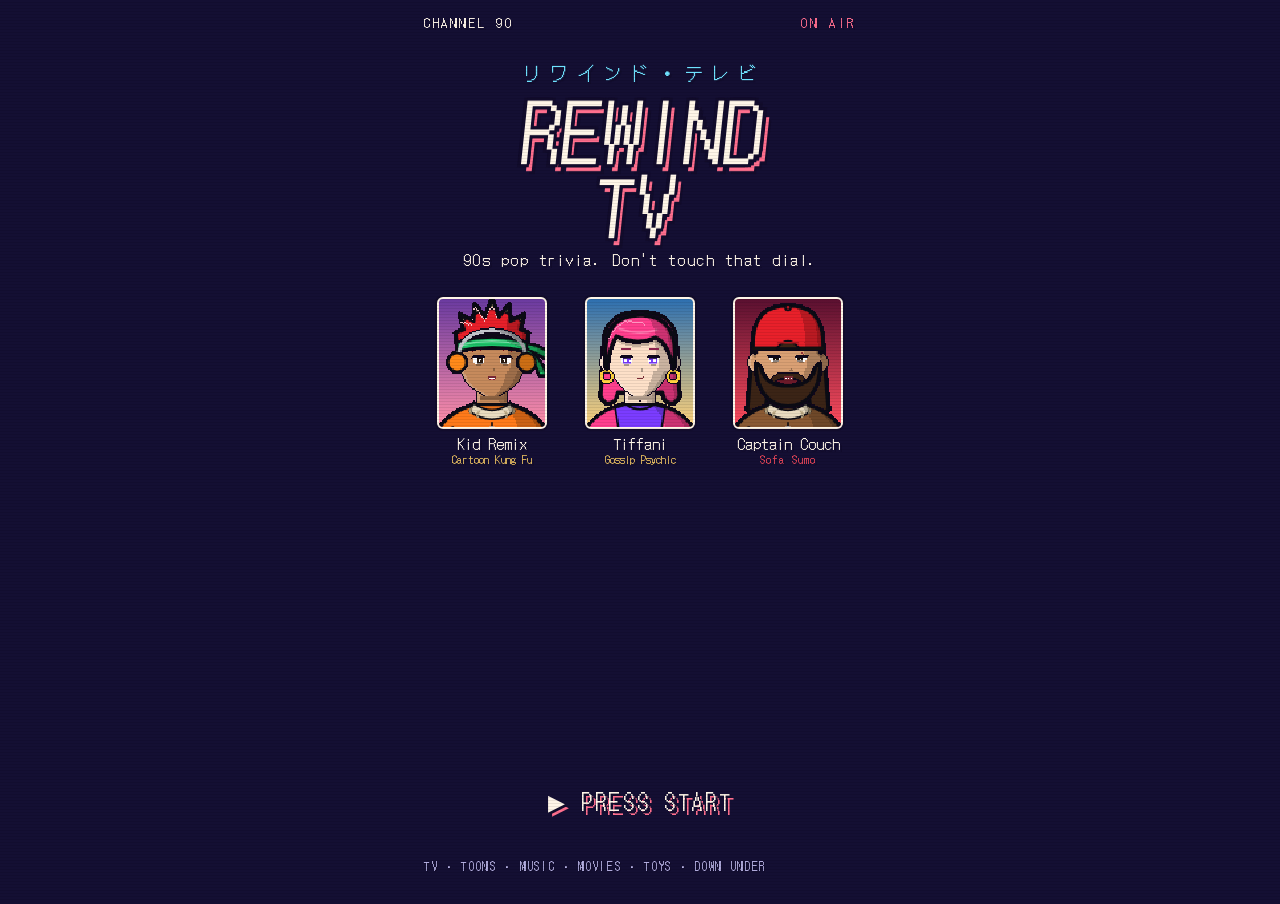
==== commit ed414669: "REWIND TV: 90s anime pixel look, matching THE RUNDOWN - Characters are now anime pixel portraits: bi" ====
--- a/rewind/index.html
+++ b/rewind/index.html
@@ -5,7 +5,7 @@
   <meta name="viewport" content="width=device-width, initial-scale=1, viewport-fit=cover, user-scalable=no" />
   <title>REWIND TV</title>
   <meta name="description" content="90s pop trivia on the coolest channel that never existed. TV, toons, music, movies and toys." />
-  <meta name="theme-color" content="#0c1a3a" />
+  <meta name="theme-color" content="#140f33" />
   <link rel="manifest" href="manifest.json" />
   <link rel="icon" href="icon-64.png" type="image/png" />
   <link rel="apple-touch-icon" href="apple-touch-icon.png" />
@@ -13,7 +13,7 @@
   <meta name="apple-mobile-web-app-status-bar-style" content="black-translucent" />
   <link rel="preconnect" href="https://fonts.googleapis.com" />
   <link rel="preconnect" href="https://fonts.gstatic.com" crossorigin />
-  <link href="https://fonts.googleapis.com/css2?family=Bangers&family=Press+Start+2P&family=Russo+One&family=Rubik:wght@500;700;900&family=VT323&display=swap" rel="stylesheet" />
+  <link href="https://fonts.googleapis.com/css2?family=DotGothic16&family=Silkscreen:wght@400;700&family=VT323&display=swap" rel="stylesheet" />
   <link rel="stylesheet" href="style.css" />
 </head>
 <body data-theme="saturday">
@@ -38,6 +38,7 @@
   <script src="q-special.js"></script>
   <script src="pics.js"></script>
   <script src="avatar.js"></script>
+  <script src="pixel.js"></script>
   <script src="cast.js"></script>
   <script src="rpg.js"></script>
   <script src="audio.js"></script>
--- a/rewind/style.css
+++ b/rewind/style.css
@@ -1,578 +1,485 @@
-/* REWIND TV — 90s arcade fighter / comic-book look: chrome extruded logos, inked comic panels with
-   halftone dots, steel menu plates, fighter health bars, character-select grids and "BAM!" bursts.
-   Themes swap the palette via body[data-theme]. */
+/* REWIND TV — 90s anime pixel look, a sibling of THE RUNDOWN: pixel dusk-city backdrop,
+   classic RPG windows (blue gradient, cream rim), visual-novel dialogue boxes with name plates,
+   a ▶ cursor menu and big slanted shouts. Themes change the sky; windows keep their colours. */
 :root {
-  --ink: #0b0b14; --text: #fff; --panel: #f8f2df; --ptext: #0b0b14; --steel1: #24386e; --steel2: #0c1a3a;
-  --c1: #e8202a; --c2: #1f5fe0; --c3: #ffd21f; --c4: #2fd8ff; --c5: #1ec46a; --c6: #ff7a1a;
-  --good: #1ec46a; --bad: #e8202a; --osd: #ffd21f;
-  --disp: "Russo One", "Impact", sans-serif; --comic: "Bangers", "Impact", cursive; --arc: "Press Start 2P", monospace; --vcr: "VT323", monospace; --body: "Rubik", system-ui, sans-serif;
-  --sh: 6px 6px 0 var(--ink); --sh2: 4px 4px 0 var(--ink);
-  --dots: radial-gradient(circle, rgba(0,0,0,.18) 1.3px, transparent 1.6px);
+  --night: #140f33; --win-a: #2d2f96; --win-b: #17184e; --rim: #fff6e8; --ink: #120c2c; --cream: #fff6e8;
+  --dim: #b9b4e6; --faint: #7f79b8; --pink: #ff6f8e; --peach: #ffa07a; --cyan: #6fe3ff; --gold: #ffd166; --hunt: #ff4d5e; --ok: #6ff0c8;
+  --font: "DotGothic16", "Silkscreen", monospace; --led: "VT323", monospace;
+  --c1: var(--pink); --c2: var(--cyan); --c3: var(--gold); --c4: #b98cff; --c5: var(--ok); --c6: var(--peach); --good: var(--ok); --bad: var(--hunt);
   color-scheme: dark;
 }
-body[data-theme="grunge"] { --c1: #c43a2a; --c2: #3a5a8a; --c3: #e8c45a; --c4: #8ac4d8; --steel1: #2a3444; --steel2: #11161f; --panel: #ece4cf; }
-body[data-theme="rave"] { --c1: #ff1f8f; --c2: #6a2fff; --c3: #e6ff00; --c4: #00f0ff; --c5: #00ff9c; --steel1: #2a0a5a; --steel2: #0c0020; }
-body[data-theme="pastel"] { --c1: #ff5a5a; --c2: #5a7aff; --c3: #ffc23f; --c4: #ff9a5a; --steel1: #5a2a5a; --steel2: #2a1030; }
-body[data-theme="arcade"] { --c1: #ff2fd0; --c2: #2f5aff; --c3: #ffb23f; --c4: #2fe5ff; --steel1: #2a0a50; --steel2: #0b0020; }
-body[data-theme="hyper"] { --steel1: #1a3a5a; --steel2: #0a1a2a; }
-body[data-theme="gold"] { --c1: #b5861a; --c2: #6a4a10; --c3: #ffd23f; --c4: #fff6c8; --steel1: #3a2a10; --steel2: #1a1205; --panel: #fff6dc; }
-
 * { box-sizing: border-box; -webkit-tap-highlight-color: transparent; }
 html, body { margin: 0; min-height: 100%; overflow-x: hidden; }
-body { background: #0c1a3a; color: var(--text); font-family: var(--body); font-weight: 500; overflow-x: hidden; -webkit-font-smoothing: antialiased; user-select: none; -webkit-user-select: none; }
+body { background: var(--night); color: var(--cream); font-family: var(--font); font-size: 17px; line-height: 1.45; overscroll-behavior: none; -webkit-font-smoothing: none; user-select: none; -webkit-user-select: none; }
 input { user-select: text; -webkit-user-select: text; }
-button { font: inherit; color: inherit; cursor: pointer; border: 0; background: none; }
+button, input { font: inherit; color: inherit; }
+button { cursor: pointer; background: none; border: 0; padding: 0; }
 button:disabled { cursor: default; }
-#fx { position: fixed; inset: 0; z-index: 0; }
-#static { position: fixed; inset: 0; z-index: 90; pointer-events: none; opacity: 0; transition: opacity .1s; }
-#scan { position: fixed; inset: 0; z-index: 80; pointer-events: none;
-  background: repeating-linear-gradient(0deg, rgba(0,0,0,.14) 0 1px, transparent 1px 3px), radial-gradient(ellipse at center, transparent 60%, rgba(0,0,0,.6) 100%); }
-body.noscan #scan { background: radial-gradient(ellipse at center, transparent 65%, rgba(0,0,0,.4) 100%); }
+#fx { position: fixed; inset: 0; width: 100%; height: 100%; image-rendering: pixelated; z-index: 0; }
+#static { position: fixed; inset: 0; z-index: 90; pointer-events: none; opacity: 0; }
+#scan { position: fixed; inset: 0; z-index: 80; pointer-events: none; background: repeating-linear-gradient(0deg, rgba(0,0,0,.08) 0 1px, transparent 1px 3px); }
+body.noscan #scan { display: none; }
+#osd, #bug { display: none; }
 #tv { position: relative; z-index: 2; min-height: 100vh; min-height: 100dvh; overflow-x: clip; }
-#app { max-width: 560px; margin: 0 auto; padding: calc(env(safe-area-inset-top) + 32px) 16px calc(env(safe-area-inset-bottom) + 40px); }
-
-/* arcade top line: 1P / CREDIT */
-#osd { position: fixed; top: calc(env(safe-area-inset-top) + 8px); left: 0; right: 0; z-index: 85; display: flex; justify-content: space-between; padding: 0 12px; pointer-events: none;
-  font-family: var(--arc); font-size: 10px; letter-spacing: 1px; color: var(--osd); text-shadow: 2px 2px 0 #000; }
-#osd-l { animation: blink 1s steps(1) infinite; }
-@keyframes blink { 50% { opacity: .25 } }
-#bug { position: fixed; right: 10px; bottom: calc(env(safe-area-inset-bottom) + 8px); z-index: 85; pointer-events: none; font-family: var(--disp); font-size: 12px; color: #fff; opacity: .45; font-style: italic; text-shadow: 2px 2px 0 var(--c1); }
-#bug i { color: var(--c3); margin-left: 2px; }
-
-/* ---------- chrome type ---------- */
-.logo, .iname, .sel-title, .announce span, .vsx, .lvnum {
-  background: linear-gradient(180deg, #ffffff 0%, #fff6c0 30%, #ffd21f 48%, #ff8a1a 62%, #e8202a 85%, #8a0a12 100%);
-  -webkit-background-clip: text; background-clip: text; color: transparent;
-  -webkit-text-stroke: 2px var(--ink);
-  filter: drop-shadow(0 3px 0 #7a0a10) drop-shadow(0 3px 0 var(--ink)) drop-shadow(3px 0 0 var(--ink));
+#app { max-width: 460px; margin: 0 auto; padding: calc(14px + env(safe-area-inset-top)) 14px calc(30px + env(safe-area-inset-bottom)); }
+
+/* the RPG window */
+.win, .menu, .records, .me, .show, .qcard, .opt, .ocard, .yb, .ydisp, .lu, .vjcard, .rung, .selpreview, .selgrid, .copick, .hp, .adbreak, .pass, .rcard, .vn, .ident, .howto,
+.bubble, .tabs button, .secs, .th, .pick, .pp, .pickgrid button, .packbar, .rec, .theme, .st, .cs, .setrow, .hcard, .dres, .mbox, .cohost, .unlock, .fact, .typeform input, #cname, .perkline, .tile, .dock button, .vjbuzz {
+  background: linear-gradient(180deg, var(--win-a), var(--win-b)); color: var(--cream);
+  border: 2px solid var(--rim); border-radius: 6px; box-shadow: 0 0 0 2px var(--ink), 4px 5px 0 2px rgba(10, 6, 30, .55);
 }
-.logo { font-family: var(--disp); font-weight: 400; margin: 0; line-height: .9; position: relative; font-size: clamp(60px, 19vw, 112px); letter-spacing: 1px; font-style: italic; transform: skewX(-10deg); -webkit-text-stroke-width: 3px; }
-.logo.small { font-size: clamp(26px, 8vw, 40px); text-align: center; margin: 4px 0 14px; transform: skewX(-8deg); -webkit-text-stroke-width: 1.6px; }
-.sel-title { font-family: var(--disp); font-style: italic; font-weight: 400; font-size: clamp(22px, 6.8vw, 32px); text-align: center; margin: 6px 0 12px; transform: skewX(-8deg); -webkit-text-stroke-width: 1.4px; }
-h3, h4 { font-family: var(--disp); font-weight: 400; margin: 0; }
-.h3 { margin: 22px 0 10px; font-family: var(--arc); font-size: 12px; color: var(--c3); text-shadow: 2px 2px 0 #000; }
-.sub { font-size: 14px; line-height: 1.45; opacity: .92; text-align: center; margin: 0 0 14px; }
+h3, h4 { font-weight: 400; margin: 0; }
+.h3, .list h4 { margin: 20px 0 10px; font-size: 14px; letter-spacing: .14em; color: var(--gold); text-shadow: 2px 2px 0 var(--ink); }
+.sub { font-size: 15px; line-height: 1.45; color: var(--dim); text-align: center; margin: 0 0 14px; text-shadow: 1px 1px 0 var(--ink); }
+.logo.small, .sel-title { display: block; text-align: center; font-weight: 400; font-size: 26px; letter-spacing: .06em; margin: 4px 0 14px; color: var(--cream);
+  text-shadow: -2px 0 var(--ink), 2px 0 var(--ink), 0 -2px var(--ink), 0 2px var(--ink), 4px 4px 0 var(--pink), 6px 6px 0 var(--ink); transform: skewX(-6deg); }
 
 /* ---------- buttons ---------- */
-.go { display: block; width: 100%; margin: 10px 0; padding: 13px 16px; font-family: var(--disp); font-size: 17px; text-transform: uppercase; font-style: italic; letter-spacing: .5px;
-  color: #0b0b14; background: linear-gradient(180deg, #fff6b0 0%, var(--c3) 45%, #e0a000 55%, #ffcf3a 100%);
-  border: 3px solid var(--ink); border-radius: 6px; box-shadow: var(--sh2), inset 0 2px 0 rgba(255,255,255,.7); transform: skewX(-8deg); transition: transform .08s, box-shadow .08s; }
-.go:active:not(:disabled) { transform: skewX(-8deg) translate(3px, 3px); box-shadow: 1px 1px 0 var(--ink); }
-.go:disabled { opacity: .45; filter: grayscale(.7); }
-.go.big { font-size: 20px; padding: 15px; }
-.go.huge { font-size: 26px; padding: 16px; color: #fff; text-shadow: 2px 2px 0 var(--ink), -1px -1px 0 var(--ink); background: linear-gradient(180deg, #ff8a8a 0%, var(--c1) 45%, #9a0a12 55%, #e8202a 100%); animation: pulse 1.4s ease-in-out infinite; }
-.go.small { font-size: 13px; padding: 8px 10px; margin: 8px 0 0; }
-.go.danger { background: linear-gradient(180deg, #ff8a8a, var(--bad) 50%, #9a0a12); color: #fff; }
-@keyframes pulse { 50% { filter: brightness(1.15); box-shadow: var(--sh2), 0 0 18px var(--c3); } }
-.mini { font-family: var(--arc); font-size: 9px; padding: 8px 10px; background: #fff; color: #111; border: 2px solid var(--ink); border-radius: 4px; box-shadow: var(--sh2); margin: 6px auto; display: inline-block; }
-.back { font-family: var(--arc); font-size: 10px; padding: 8px 12px; background: var(--c4); color: #0b0b14; border: 3px solid var(--ink); border-radius: 4px; box-shadow: var(--sh2); margin-bottom: 8px; transform: skewX(-8deg); }
-.row2 { display: flex; gap: 10px; } .row2 .go { flex: 1; }
-.tog { min-width: 64px; padding: 8px 10px; font-family: var(--arc); font-size: 10px; border: 3px solid var(--ink); border-radius: 4px; background: #444; color: #fff; box-shadow: var(--sh2); }
-.tog.on { background: var(--good); color: #0b0b14; }
+.go { display: block; width: 100%; margin: 12px 0; padding: 12px 14px; text-align: center; font-size: 17px; letter-spacing: .06em; color: var(--cream);
+  background: linear-gradient(180deg, var(--win-a), var(--win-b)); border: 2px solid var(--rim); border-radius: 6px; box-shadow: 0 0 0 2px var(--ink), 0 4px 0 2px var(--ink); transition: transform .06s; }
+.go:active:not(:disabled) { transform: translateY(3px); box-shadow: 0 0 0 2px var(--ink), 0 1px 0 2px var(--ink); }
+.go:disabled { opacity: .4; }
+.go.big { padding: 14px; font-size: 18px; }
+.go.huge { padding: 15px; font-size: 20px; background: linear-gradient(180deg, #ffe08a, #ffb84a); color: var(--ink); }
+.go.small { width: auto; padding: 7px 12px; font-size: 15px; margin: 8px 0 0; }
+.go.danger { background: linear-gradient(180deg, #ff7a86, #e0303f); color: #fff; text-shadow: 1px 1px 0 var(--ink); }
+.mini { font-size: 14px; padding: 6px 10px; margin: 6px auto; display: inline-block; color: var(--cream); background: linear-gradient(180deg, var(--win-a), var(--win-b)); border: 2px solid var(--rim); border-radius: 6px; box-shadow: 0 0 0 2px var(--ink); }
+.back { font-size: 15px; padding: 6px 12px; margin-bottom: 10px; color: var(--cream); background: linear-gradient(180deg, var(--win-a), var(--win-b)); border: 2px solid var(--rim); border-radius: 6px; box-shadow: 0 0 0 2px var(--ink); }
+.link { color: var(--dim); padding: 6px; font-size: 14px; text-decoration: underline; }
+.row2 { display: flex; gap: 12px; } .row2 .go { flex: 1; }
+.tog { min-width: 64px; padding: 6px 10px; font-size: 15px; border: 2px solid var(--rim); border-radius: 6px; background: #3a3450; color: var(--cream); box-shadow: 0 0 0 2px var(--ink); }
+.tog.on { background: linear-gradient(180deg, #9cf0ff, #4cc4e6); color: var(--ink); }
+.badge { display: inline-block; min-width: 22px; margin-left: 6px; padding: 0 6px; font-style: normal; font-size: 13px; text-align: center; color: var(--ink); background: var(--gold); border-radius: 10px; box-shadow: 0 0 0 2px var(--ink); animation: blink 1s steps(2) infinite; }
+@keyframes blink { 50% { opacity: .35; } }
 
 /* ---------- avatars ---------- */
-.av { display: block; width: 100%; height: auto; overflow: visible; }
-.av.bob .headg { animation: headbob 3s ease-in-out infinite; transform-origin: 100px 150px; }
-.av.bob .body { animation: breathe 3s ease-in-out infinite; transform-origin: 100px 240px; }
-.av .eyes { animation: eyeblink 5s infinite; transform-box: fill-box; transform-origin: center; }
-.av .prop { animation: spin .5s linear infinite; transform-box: fill-box; transform-origin: center; }
-.av .tw { animation: tw 1.6s ease-in-out infinite; }
-.av .glow { animation: glow 1.2s ease-in-out infinite; }
-.av .bolt { animation: bolt 2.4s steps(1) infinite; }
-.av .flick { animation: flick .3s steps(2) infinite; }
-@keyframes headbob { 50% { transform: translateY(1.5px) rotate(-1deg) } }
-@keyframes breathe { 50% { transform: scaleY(1.012) } }
-@keyframes eyeblink { 0%, 94%, 100% { transform: scaleY(1) } 96% { transform: scaleY(.1) } }
-@keyframes spin { to { transform: rotate(360deg) } }
-@keyframes tw { 50% { opacity: .2 } }
-@keyframes glow { 50% { opacity: .15 } }
-@keyframes bolt { 0%, 80%, 100% { opacity: 1 } 82%, 86% { opacity: .1 } }
-@keyframes flick { 50% { transform: translateY(2px) scaleY(.97) } }
-.av.tiny { width: 40px; border-radius: 4px; border: 2px solid var(--ink); background: #222; }
-body.still .av .headg, body.still .av .body, body.still .av .eyes { animation: none; }
-
-/* ---------- title / attract mode ---------- */
-.title { text-align: center; padding-top: 2vh; }
-.attract { position: relative; padding-top: 170px; margin-bottom: 18px; }
-.roster { position: absolute; left: 50%; top: 0; width: min(520px, 112vw); height: 230px; transform: translateX(-50%); pointer-events: none; }
-.rs { position: absolute; bottom: 0; width: 25%; filter: drop-shadow(0 0 12px rgba(0,0,0,.7)); animation: rosterin .8s cubic-bezier(.2,1.3,.4,1) backwards; }
-.rs svg { width: 100%; }
-.rs0 { left: -4%; bottom: 10px; width: 22%; animation-delay: .5s; } .rs1 { left: 10%; bottom: 24px; animation-delay: .35s; } .rs2 { left: 24%; bottom: 40px; animation-delay: .2s; }
-.rs3 { left: 37%; bottom: 52px; width: 27%; animation-delay: .1s; z-index: 2; } .rs4 { left: 36%; bottom: 96px; width: 30%; z-index: 1; filter: drop-shadow(0 0 18px #ffd21f) brightness(.9); animation-delay: 0s; }
-.rs5 { left: 52%; bottom: 40px; animation-delay: .2s; } .rs6 { left: 64%; bottom: 24px; animation-delay: .35s; } .rs7 { left: 78%; bottom: 10px; width: 22%; animation-delay: .5s; } .rs8 { display: none; }
-@keyframes rosterin { from { transform: translateY(80px); opacity: 0 } }
-.logo-wrap { position: relative; display: inline-block; z-index: 3; animation: logoin .9s cubic-bezier(.2,1.6,.4,1) both; animation-delay: .6s; }
-.logo-wrap::before { content: ""; position: absolute; inset: -18px -26px; background: radial-gradient(ellipse, rgba(12,26,58,.85) 30%, transparent 70%); z-index: -1; }
-.logo-tv { position: absolute; right: -18px; bottom: -26px; font-family: var(--disp); font-style: italic; font-size: clamp(26px, 8vw, 42px); color: #fff; background: var(--c1); padding: 2px 12px; border: 3px solid var(--ink); box-shadow: 4px 4px 0 var(--ink); transform: rotate(-8deg) skewX(-10deg); text-shadow: 2px 2px 0 var(--ink); }
-@keyframes logoin { from { transform: scale(2.6); opacity: 0; filter: blur(6px) } }
-.jet { position: absolute; left: -30%; top: 38%; width: 160%; height: 14px; pointer-events: none; z-index: 4; }
-.jet::before { content: ""; position: absolute; left: 0; top: 0; width: 70px; height: 14px; border-radius: 50%; background: radial-gradient(ellipse at 85% 50%, #fff 0 20%, var(--c4) 45%, transparent 70%); box-shadow: -60px 0 30px 4px rgba(47,216,255,.6); animation: jet 4.5s ease-in infinite; animation-delay: 1.6s; opacity: 0; }
-@keyframes jet { 0% { transform: translateX(0); opacity: 0 } 5% { opacity: 1 } 30% { transform: translateX(160vw); opacity: 1 } 31%, 100% { opacity: 0; transform: translateX(160vw) } }
-.tagline { margin-top: 40px; font-family: var(--arc); font-size: 10px; line-height: 1.6; }
-.tagline span { display: inline-block; padding: 6px 10px; background: var(--ink); color: var(--c3); border: 2px solid var(--c3); }
-.start { display: block; margin: 26px auto 10px; padding: 16px 22px; font-family: var(--arc); font-size: 18px; color: #fff; text-shadow: 3px 3px 0 var(--c1); animation: blink .9s steps(1) infinite; }
-.start.hit { animation: blink .08s steps(1) infinite; }
-.title .foot { margin-top: 26px; font-family: var(--arc); font-size: 8px; line-height: 2; color: #9ab0e0; }
-
-/* ---------- home / mode select ---------- */
-.me { position: relative; display: flex; gap: 12px; align-items: stretch; padding: 10px; background: linear-gradient(135deg, var(--steel1), var(--steel2)); border: 3px solid var(--ink); border-radius: 6px; box-shadow: var(--sh), inset 0 0 0 2px rgba(255,255,255,.12); }
-.meav { position: relative; width: 118px; flex: none; padding: 0; background: #111; border: 3px solid var(--c3); clip-path: polygon(0 0, 100% 0, 100% 88%, 86% 100%, 0 100%); }
-.meav .edit { position: absolute; right: 2px; bottom: 2px; font-family: var(--arc); font-size: 7px; background: var(--c3); color: #111; padding: 3px 4px; }
-.meinfo { flex: 1; min-width: 0; }
-.p1tag { display: inline-block; font-family: var(--arc); font-size: 8px; color: #fff; background: var(--c1); padding: 3px 5px; margin-bottom: 4px; }
-.mename { font-family: var(--comic); font-size: 30px; letter-spacing: 1px; line-height: .95; color: #fff; text-shadow: 2px 2px 0 var(--ink), 3px 3px 0 var(--c1); overflow: hidden; text-overflow: ellipsis; white-space: nowrap; }
-.metitle { font-family: var(--arc); font-size: 8px; color: var(--c4); margin: 4px 0 6px; }
-.lv { display: grid; grid-template-columns: auto 1fr; gap: 4px 8px; align-items: center; }
-.lv b { font-family: var(--arc); font-size: 9px; color: var(--c3); }
-.lv small { grid-column: 1 / -1; font-size: 10px; opacity: .7; }
-.xpbar { height: 12px; border: 2px solid var(--ink); background: #3a0a10; overflow: hidden; box-shadow: 0 0 0 1px #fff3; }
-.xpbar i { display: block; height: 100%; background: repeating-linear-gradient(90deg, var(--c3) 0 8px, #ffb000 8px 10px); }
-.mestats { display: grid; grid-template-columns: 1fr 1fr; gap: 3px 8px; margin-top: 7px; }
-.mestats div { display: flex; align-items: center; gap: 4px; font-family: var(--arc); font-size: 6px; color: #cfd8ff; }
-.mestats span { width: 26px; } .mestats i { flex: 1; height: 6px; background: #0006; border: 1px solid #000; }
-.mestats em { display: block; height: 100%; background: linear-gradient(90deg, var(--c5), var(--c3)); }
-.swap { position: absolute; bottom: -12px; right: -8px; width: 38px; height: 38px; border-radius: 50%; background: radial-gradient(circle at 35% 30%, #9be8ff, var(--c4) 45%, #0a6a8a); border: 3px solid var(--ink); box-shadow: 2px 2px 0 var(--ink); font-size: 16px; }
-.guidehead { display: flex; justify-content: space-between; align-items: center; margin: 22px 2px 10px; font-family: var(--arc); font-size: 12px; color: var(--c3); text-shadow: 2px 2px 0 #000; }
-.guidehead .clock { font-size: 9px; color: #9ab0e0; }
-.guide { display: grid; gap: 10px; padding: 0 10px 0 4px; }
-.show { position: relative; display: flex; align-items: center; gap: 12px; text-align: left; padding: 10px 14px 10px 10px; color: #fff;
-  background: linear-gradient(180deg, #3a5296 0%, var(--steel1) 40%, var(--steel2) 100%); border: 3px solid var(--ink); border-radius: 4px; box-shadow: var(--sh2), inset 0 2px 0 rgba(255,255,255,.25), inset 0 -3px 0 rgba(0,0,0,.35);
-  transform: skewX(-8deg); transition: transform .12s, filter .12s; }
-.show > * { transform: skewX(8deg); }
-.show:hover, .show:focus-visible { filter: brightness(1.15); transform: skewX(-8deg) translateX(6px); outline: none; }
-.show:hover em, .show:focus-visible em { animation: blink .4s steps(1) infinite; }
-.show:active { transform: skewX(-8deg) translate(3px, 3px); box-shadow: 1px 1px 0 var(--ink); }
-.show h3 { font-family: var(--disp); font-style: italic; font-size: 19px; line-height: 1; margin-bottom: 4px; text-shadow: 2px 2px 0 var(--ink); }
-.show p { margin: 0; font-size: 12px; line-height: 1.3; opacity: .9; }
-.show > div { flex: 1; }
-.show em { font-style: normal; font-family: var(--arc); font-size: 14px; color: var(--c3); }
-.slot { flex: none; width: 46px; text-align: center; font-family: var(--arc); font-size: 14px; padding: 9px 0; background: var(--c3); color: #111; border: 2px solid var(--ink); }
-.show.prime { background: linear-gradient(180deg, #ff6a6a 0%, var(--c1) 45%, #8a0a12 100%); padding: 14px; }
-.show.prime h3 { font-size: 27px; }
-.show.prime .slot { background: #fff; }
-.show.warc { background: linear-gradient(180deg, #ffe680 0%, var(--c3) 40%, #c48a00 100%); color: #111; }
-.show.warc h3 { text-shadow: 1px 1px 0 #fff8; }
-.show.warc .slot { background: #111; color: var(--c3); }
-.show.dailyc.done { filter: saturate(.4); }
-.mini-av .av.tiny { width: 46px; border-color: var(--ink); }
-.dock { display: grid; grid-template-columns: repeat(6, 1fr); gap: 6px; margin: 22px 0 10px; padding: 12px 8px 8px; background: linear-gradient(180deg, #1a1a24, #07070c); border: 3px solid var(--ink); border-radius: 10px; box-shadow: var(--sh2), inset 0 2px 0 #fff2; }
-.dock button { position: relative; display: flex; flex-direction: column; align-items: center; gap: 4px; font-family: var(--arc); font-size: 6px; color: #cfd8ff; }
-.dock i { font-style: normal; font-size: 18px; width: 44px; height: 44px; display: grid; place-items: center; border-radius: 50%; border: 3px solid var(--ink);
-  background: radial-gradient(circle at 35% 30%, #fff9 0 12%, var(--b, var(--c1)) 45%, #0006 100%); box-shadow: 0 4px 0 #000, inset 0 -3px 0 #0005; }
-.dock button:active i { transform: translateY(3px); box-shadow: 0 1px 0 #000; }
-.dock button:nth-child(1) { --b: var(--c1); } .dock button:nth-child(2) { --b: var(--c2); } .dock button:nth-child(3) { --b: var(--c3); } .dock button:nth-child(4) { --b: var(--c5); } .dock button:nth-child(5) { --b: var(--c6); } .dock button:nth-child(6) { --b: #aaa; }
-.badge { position: absolute; top: -9px; right: 0; min-width: 20px; height: 20px; border-radius: 10px; background: var(--bad); color: #fff; border: 2px solid var(--ink); font-family: var(--arc); font-size: 8px; line-height: 16px; animation: blink .8s steps(1) infinite; }
-.ticker { overflow: hidden; white-space: nowrap; background: #000; border: 3px solid var(--ink); margin-top: 8px; box-shadow: inset 0 0 12px #000; }
-.ticker div { display: inline-block; padding: 8px 0 8px 100%; font-family: var(--arc); font-size: 10px; color: var(--c3); animation: tick 30s linear infinite; }
-@keyframes tick { to { transform: translateX(-100%) } }
-
-/* ---------- comic panels (lists) ---------- */
-.list h4 { font-family: var(--arc); font-size: 10px; color: var(--c3); margin: 16px 0 8px; text-shadow: 2px 2px 0 #000; }
-.copick { display: flex; flex-wrap: wrap; align-items: center; gap: 6px; padding: 8px; border: 3px solid var(--ink); background: rgba(0,0,0,.45); margin: 0 0 12px; font-family: var(--arc); font-size: 8px; }
-.copick.empty { font-family: var(--body); font-size: 13px; justify-content: center; }
-.copick button { position: relative; padding: 4px 8px; border: 2px solid var(--ink); background: #ddd; color: #111; font-family: var(--arc); font-size: 8px; display: flex; align-items: center; gap: 2px; }
-.copick button .av.tiny { width: 34px; }
-.copick button small { position: absolute; bottom: -6px; right: -6px; font-size: 14px; }
-.copick button.on { background: var(--c3); box-shadow: 0 0 0 3px var(--c1); }
-.lineup { display: grid; grid-template-columns: repeat(3, 1fr); gap: 8px; margin-bottom: 14px; }
-.lu { padding: 8px 4px; text-align: center; background: var(--panel) var(--dots); background-size: auto, 6px 6px; color: var(--ptext); border: 3px solid var(--ink); box-shadow: var(--sh2); }
-.lu span { display: block; font-family: var(--arc); font-size: 8px; color: var(--c1); }
-.lu b { display: block; font-size: 20px; margin: 2px 0; } .lu small { font-family: var(--disp); font-size: 9px; }
-.lu.fin { background: var(--c1); color: #fff; } .lu.fin span { color: #fff; }
-.cohost { display: flex; align-items: center; justify-content: center; gap: 8px; font-size: 13px; margin: 10px auto; padding: 6px 10px; background: rgba(0,0,0,.5); border: 2px solid var(--ink); }
+.av { display: block; width: 100%; height: auto; }
+img.av.px { image-rendering: pixelated; aspect-ratio: 80 / 96; }
+.av.bob { animation: bob 1.4s steps(1) infinite; }
+@keyframes bob { 50% { translate: 0 -2px; } }
+.av.tiny { width: 40px; border-radius: 4px; box-shadow: 0 0 0 2px var(--ink); border: 2px solid var(--rim); background: var(--win-b); }
+body.still .av.bob { animation: none; }
+
+/* ---------- title card & home ---------- */
+.title-screen, .home { display: flex; flex-direction: column; }
+.title-screen { min-height: calc(100dvh - 40px); }
+.ep-card { display: flex; justify-content: space-between; font-size: 13px; letter-spacing: .2em; color: var(--cream); text-shadow: 2px 2px 0 var(--ink); }
+.ep-card span:last-child { color: var(--pink); }
+.logo-wrap { text-align: center; margin: 26px 0 8px; animation: rise .7s ease both; }
+.logo-wrap.small { margin: 12px 0 4px; }
+.kana { font-size: 18px; letter-spacing: .5em; color: var(--cyan); text-shadow: 2px 2px 0 var(--ink); padding-left: .5em; }
+.logo { margin: 6px 0 4px; font-weight: 400; font-size: clamp(54px, 17vw, 78px); line-height: .95; letter-spacing: .02em; color: var(--cream);
+  text-shadow: -3px 0 var(--ink), 3px 0 var(--ink), 0 -3px var(--ink), 0 3px var(--ink), -3px -3px var(--ink), 3px 3px var(--ink), -3px 3px var(--ink), 3px -3px var(--ink), 6px 7px 0 var(--pink), 9px 10px 0 var(--ink); transform: skewX(-6deg); }
+.logo-wrap.small .logo { font-size: clamp(34px, 11vw, 46px); }
+.logo-sub { font-size: 15px; color: var(--cream); letter-spacing: .1em; text-shadow: 2px 2px 0 var(--ink); margin-top: 10px; }
+@keyframes rise { from { opacity: 0; translate: 0 10px; } }
+.cast-row { display: grid; grid-template-columns: repeat(3, 1fr); gap: 12px; margin: 18px 0 8px; }
+.cast { margin: 0; display: flex; flex-direction: column; align-items: center; gap: 6px; cursor: pointer; }
+.cast .av { width: 100%; max-width: 110px; border: 2px solid var(--rim); border-radius: 6px; box-shadow: 0 0 0 2px var(--ink); background: linear-gradient(180deg, #6a3aa0, #ff8fa8); }
+.cast.host .av { background: linear-gradient(180deg, #2d6fb0, #ffd27a); }
+.cast.hunter .av { background: linear-gradient(180deg, #5a1030, #ff4d5e); }
+.cast figcaption { font-size: 15px; text-align: center; line-height: 1.2; text-shadow: 2px 2px 0 var(--ink); }
+.cast figcaption small { display: block; font-size: 11px; line-height: 1.25; color: var(--gold); }
+.cast.hunter figcaption small { color: var(--hunt); letter-spacing: .1em; }
+.press { display: block; margin: auto auto 10px; padding: 16px 20px; font-size: 22px; letter-spacing: .12em; color: var(--cream); text-shadow: 2px 2px 0 var(--ink), 4px 4px 0 var(--pink); animation: blink 1s steps(2) infinite; }
+.menu { display: grid; padding: 8px 6px; margin-top: 16px; }
+.menu.small .choice { padding: 7px 12px 7px 34px; }
+.menu.small .choice b { font-size: 16px; }
+.choice { position: relative; display: block; width: 100%; text-align: left; padding: 10px 12px 10px 34px; border-radius: 4px; color: var(--cream); }
+.choice b { display: inline; font-weight: 400; font-size: 18px; text-shadow: 2px 2px 0 var(--ink); }
+.choice small { display: block; font-size: 13px; color: var(--dim); }
+.choice::before { content: "▶"; position: absolute; left: 10px; top: 12px; color: var(--pink); font-size: 14px; opacity: 0; }
+.choice:hover, .choice:focus-visible { background: rgba(255, 255, 255, .08); outline: none; }
+.choice:hover::before, .choice:focus-visible::before, .menu:not(:hover) .choice:first-child::before { opacity: 1; animation: nudge .8s steps(2) infinite; }
+@keyframes nudge { 50% { translate: 3px 0; } }
+.records { display: grid; grid-template-columns: repeat(3, 1fr); margin-top: 16px; padding: 4px 0; }
+.records div { padding: 6px 10px; text-align: center; }
+.records div + div { border-left: 2px solid rgba(255, 246, 232, .25); }
+.records small { display: block; font-size: 11px; letter-spacing: .14em; color: var(--dim); }
+.records b { font-weight: 400; font-size: 16px; color: var(--gold); }
+.xpbar { display: block; height: 6px; margin-top: 4px; background: var(--ink); border-radius: 3px; overflow: hidden; }
+.xpbar em, .xpbar i { display: block; height: 100%; background: linear-gradient(90deg, var(--cyan), var(--ok)); }
+.title-foot { display: flex; justify-content: space-between; align-items: center; margin-top: 14px; font-size: 12px; letter-spacing: .14em; color: var(--dim); text-shadow: 1px 1px 0 var(--ink); }
+
+/* dialogue box */
+.vn { position: relative; display: grid; grid-template-columns: 68px 1fr; gap: 12px; align-items: start; width: 100%; padding: 14px 12px 12px; margin: 16px 0 6px; text-align: left; }
+.vn.pop { animation: rise .35s ease both; }
+.vn-face { width: 68px; border: 2px solid var(--rim); border-radius: 4px; background: linear-gradient(180deg, #2d6fb0, #ffd27a); overflow: hidden; box-shadow: 0 0 0 2px var(--ink); }
+.vn.hunter .vn-face { background: linear-gradient(180deg, #5a1030, #ff4d5e); }
+.vn-name { position: absolute; top: -13px; left: 92px; background: var(--pink); color: var(--ink); font-size: 13px; letter-spacing: .14em; padding: 1px 10px; border: 2px solid var(--rim); border-radius: 4px; box-shadow: 0 0 0 2px var(--ink); }
+.vn.hunter .vn-name { background: var(--hunt); color: #fff; }
+.vn-text { margin: 4px 0 0; font-size: 17px; min-height: 2.9em; }
+.vn-next { position: absolute; right: 10px; bottom: 6px; font-style: normal; font-size: 11px; color: var(--pink); animation: blink .8s steps(2) infinite; }
+
+/* ---------- lists & panels ---------- */
+.copick { display: flex; flex-wrap: wrap; align-items: center; gap: 8px; padding: 8px 10px; margin: 0 0 12px; font-size: 14px; }
+.copick.empty { justify-content: center; color: var(--dim); }
+.copick button { position: relative; display: flex; align-items: center; gap: 4px; padding: 3px 8px; border: 2px solid var(--rim); border-radius: 4px; background: rgba(0,0,0,.25); font-size: 14px; }
+.copick button .av.tiny { width: 32px; border: 0; box-shadow: none; }
+.copick button small { position: absolute; bottom: -8px; right: -8px; font-size: 14px; }
+.copick button.on { background: var(--pink); color: var(--ink); }
+.lineup { display: grid; grid-template-columns: repeat(3, 1fr); gap: 10px; margin-bottom: 14px; }
+.lu { padding: 8px 4px; text-align: center; }
+.lu span { display: block; font-size: 12px; color: var(--cyan); }
+.lu b { display: block; font-weight: 400; font-size: 20px; margin: 2px 0; } .lu small { font-size: 11px; color: var(--dim); }
+.lu.fin { background: linear-gradient(180deg, #ff7a86, #b0203f); }
+.cohost { display: flex; align-items: center; justify-content: center; gap: 8px; font-size: 14px; margin: 10px auto; padding: 6px 10px; }
 .cohost .av.tiny { width: 30px; }
-.cohost.big { justify-content: flex-start; padding: 10px; background: var(--panel); color: var(--ptext); border-width: 3px; box-shadow: var(--sh); }
-.cohost.big .av { width: 86px; flex: none; border: 3px solid var(--ink); }
-.cohost.big p { margin: 4px 0 0; font-size: 13px; }
+.cohost.big { justify-content: flex-start; padding: 10px; }
+.cohost.big .av { width: 80px; flex: none; border: 2px solid var(--rim); border-radius: 4px; background: linear-gradient(180deg, #2d6fb0, #ffd27a); }
+.cohost.big p { margin: 4px 0 0; font-size: 14px; color: var(--dim); }
 
 /* crew */
 .crew { display: grid; gap: 14px; }
-.vjcard { display: flex; gap: 12px; padding: 10px; background: var(--panel) var(--dots); background-size: auto, 6px 6px; color: var(--ptext); border: 3px solid var(--ink); box-shadow: var(--sh); }
-.vjcard > .av, .vjcard .sil { width: 110px; flex: none; border: 3px solid var(--ink); overflow: hidden; }
-.vjcard .sil .av { filter: brightness(0) opacity(.75); }
-.vjcard.co { box-shadow: 0 0 0 4px var(--c3), var(--sh); }
+.vjcard { display: flex; gap: 12px; padding: 10px; }
+.vjcard > .av, .vjcard .sil { width: 100px; flex: none; border: 2px solid var(--rim); border-radius: 4px; overflow: hidden; background: linear-gradient(180deg, #5a1030, #ff4d5e); }
+.vjcard .sil .av { filter: brightness(0) opacity(.7); }
+.vjcard.co { box-shadow: 0 0 0 2px var(--ink), 0 0 0 5px var(--gold); }
 .vji { flex: 1; min-width: 0; }
-.vji b { font-family: var(--comic); font-size: 24px; letter-spacing: 1px; display: block; line-height: 1; }
-.vji small { display: block; font-size: 12px; opacity: .85; line-height: 1.35; }
-.perkline { font-size: 12px; margin: 6px 0 2px; padding: 4px 6px; background: var(--c3); border: 2px solid var(--ink); }
-.colv { font-family: var(--arc); font-size: 8px; color: var(--c1); margin: 4px 0; }
-.bars { display: grid; grid-template-columns: 1fr 1fr; gap: 3px 8px; margin-top: 4px; }
-.bars div { display: flex; align-items: center; gap: 4px; font-family: var(--arc); font-size: 6px; }
-.bars span { width: 28px; } .bars i { height: 7px; background: linear-gradient(90deg, var(--c1), var(--c3)); border: 1px solid var(--ink); }
-
-/* character select */
-.selpreview { display: flex; gap: 12px; padding: 10px; background: linear-gradient(135deg, var(--c2), var(--steel2)); border: 3px solid var(--ink); box-shadow: var(--sh); margin-bottom: 12px; }
-.selpreview.boss { background: linear-gradient(135deg, #8a0a12, #1a0505); }
-.spav { position: relative; width: 132px; flex: none; border: 3px solid var(--c3); background: #000; }
-.spav .p1 { position: absolute; top: -10px; left: -6px; font-family: var(--arc); font-size: 8px; background: var(--c1); color: #fff; padding: 3px 5px; border: 2px solid var(--ink); }
+.vji b { font-weight: 400; font-size: 18px; display: block; color: var(--gold); text-shadow: 2px 2px 0 var(--ink); }
+.vji small { display: block; font-size: 13px; color: var(--dim); line-height: 1.35; }
+.perkline { font-size: 13px; margin: 6px 0 2px; padding: 4px 6px; }
+.colv { font-size: 13px; color: var(--cyan); margin: 4px 0; }
+.bars { display: grid; grid-template-columns: 1fr 1fr; gap: 3px 10px; margin-top: 4px; }
+.bars div { display: flex; align-items: center; gap: 4px; font-size: 11px; }
+.bars span { width: 34px; color: var(--dim); } .bars i { height: 6px; background: linear-gradient(90deg, var(--pink), var(--gold)); border-radius: 3px; }
+
+/* rival select */
+.selpreview { display: flex; gap: 12px; padding: 10px; margin-bottom: 12px; }
+.spav { position: relative; width: 120px; flex: none; border: 2px solid var(--rim); border-radius: 4px; overflow: hidden; }
+.spav .p1 { position: absolute; top: 2px; left: 2px; font-size: 11px; background: var(--hunt); color: #fff; padding: 0 6px; border-radius: 3px; }
 .spinfo { flex: 1; min-width: 0; }
-.spinfo b { display: block; font-family: var(--comic); font-size: 30px; letter-spacing: 1px; line-height: .95; color: #fff; text-shadow: 2px 2px 0 var(--ink), 3px 3px 0 var(--c1); }
-.spinfo em { display: block; font-style: normal; font-family: var(--arc); font-size: 8px; color: var(--c3); margin: 4px 0; }
-.spinfo small { display: block; font-size: 12px; line-height: 1.3; opacity: .9; margin-bottom: 4px; }
-.spinfo .bars div { color: #fff; }
-.sprec { font-family: var(--arc); font-size: 7px; color: var(--c4); margin-top: 6px; }
-.selgrid { display: grid; grid-template-columns: repeat(3, 1fr); gap: 6px; padding: 6px; background: #000; border: 3px solid var(--ink); margin-bottom: 12px; }
-.tile { position: relative; aspect-ratio: 1; overflow: hidden; border: 3px solid #333; background: #111; padding: 0; }
-.tile .av { width: 100%; margin-top: -6%; }
-.tile.on { border-color: var(--c1); animation: selflash .5s steps(1) infinite; z-index: 1; }
-@keyframes selflash { 50% { border-color: var(--c3); box-shadow: 0 0 14px var(--c3); } }
-.tile .cur { position: absolute; top: 2px; left: 2px; font-family: var(--arc); font-size: 8px; background: var(--c1); color: #fff; padding: 2px 4px; }
-.tile.beaten::after { content: "WIN"; position: absolute; right: -16px; bottom: 10px; transform: rotate(-35deg); font-family: var(--arc); font-size: 8px; background: var(--c5); color: #000; padding: 2px 18px; }
-.tile.locked { background: repeating-linear-gradient(45deg, #0c1a3a 0 6px, #0a1530 6px 12px); }
-.tile .sil { position: absolute; inset: 0; filter: brightness(0); opacity: .9; }
-.tile .sil .av { margin-top: -6%; }
-.tile.locked .q { position: absolute; inset: 0; display: grid; place-items: center; font-family: var(--arc); font-size: 26px; color: var(--c3); text-shadow: 3px 3px 0 #000; }
-.tile.boss { border-color: #8a6a10; }
+.spinfo b { display: block; font-weight: 400; font-size: 20px; line-height: 1.1; color: var(--gold); text-shadow: 2px 2px 0 var(--ink); }
+.spinfo em { display: block; font-style: normal; font-size: 13px; color: var(--pink); margin: 2px 0 4px; }
+.spinfo small { display: block; font-size: 13px; line-height: 1.3; color: var(--dim); margin-bottom: 4px; }
+.sprec { font-size: 12px; color: var(--cyan); margin-top: 6px; }
+.selgrid { display: grid; grid-template-columns: repeat(3, 1fr); gap: 8px; padding: 8px; margin-bottom: 12px; }
+.tile { position: relative; overflow: hidden; padding: 0; background: linear-gradient(180deg, #5a1030, #ff4d5e); }
+.tile .av { width: 100%; }
+.tile.on { box-shadow: 0 0 0 2px var(--ink), 0 0 0 5px var(--gold); animation: selflash .6s steps(2) infinite; z-index: 1; }
+@keyframes selflash { 50% { box-shadow: 0 0 0 2px var(--ink), 0 0 0 5px var(--pink); } }
+.tile .cur { position: absolute; top: 3px; left: 3px; font-size: 11px; background: var(--gold); color: var(--ink); padding: 0 5px; border-radius: 3px; }
+.tile.beaten::after { content: "WIN"; position: absolute; right: 3px; bottom: 3px; font-size: 11px; background: var(--ok); color: var(--ink); padding: 0 5px; border-radius: 3px; }
+.tile.locked { background: linear-gradient(180deg, #1d1650, #120c2c); }
+.tile .sil { position: absolute; inset: 0; filter: brightness(0); opacity: .85; }
+.tile.locked .q { position: absolute; inset: 0; display: grid; place-items: center; font-size: 30px; color: var(--cream); text-shadow: 2px 2px 0 var(--ink); }
 
 /* ---------- game ---------- */
 .game { position: relative; }
-.hud { display: flex; gap: 6px; align-items: stretch; margin-bottom: 10px; }
-.hp { position: relative; flex: 1; display: flex; align-items: center; gap: 6px; min-width: 0; padding: 4px 8px 4px 4px; background: linear-gradient(180deg, var(--steel1), var(--steel2)); border: 3px solid var(--ink); opacity: .6; transition: opacity .2s; transform: skewX(-8deg); }
-.hp > * { transform: skewX(8deg); }
-.hp.on { opacity: 1; box-shadow: 0 0 0 2px var(--c3); }
-.hp .av.tiny { width: 36px; flex: none; }
-.hp b { display: block; font-family: var(--arc); font-size: 7px; overflow: hidden; text-overflow: ellipsis; white-space: nowrap; margin-bottom: 3px; }
+.hud { display: flex; gap: 8px; align-items: stretch; margin-bottom: 12px; }
+.hp { position: relative; flex: 1; display: flex; align-items: center; gap: 8px; min-width: 0; padding: 4px 8px 4px 4px; opacity: .6; }
+.hp.on { opacity: 1; }
+.hp .av.tiny { width: 36px; flex: none; border: 0; box-shadow: none; }
+.hp b { display: block; font-weight: 400; font-size: 13px; overflow: hidden; text-overflow: ellipsis; white-space: nowrap; }
 .hp > div { min-width: 0; position: relative; }
-.sc { font-family: var(--arc); font-size: 13px; line-height: 1; color: var(--c3); text-shadow: 2px 2px 0 #000; }
-.plus { position: absolute; left: 30px; top: -4px; font-style: normal; font-family: var(--comic); font-size: 22px; color: var(--c3); -webkit-text-stroke: 1px var(--ink); animation: plus 1.1s ease-out forwards; pointer-events: none; }
-@keyframes plus { to { transform: translateY(-26px) scale(1.3); opacity: 0 } }
-.stk { position: absolute; top: -12px; right: -2px; font-style: normal; font-family: var(--arc); font-size: 8px; }
-.stk.hot { animation: blink .3s steps(1) infinite; color: var(--c3); }
-.quit { width: 40px; flex: none; background: var(--bad); color: #fff; border: 3px solid var(--ink); font-size: 18px; box-shadow: var(--sh2); }
+.sc { font-size: 18px; line-height: 1; color: var(--gold); text-shadow: 2px 2px 0 var(--ink); }
+.plus { position: absolute; left: 30px; top: -6px; font-style: normal; font-size: 18px; color: var(--ok); text-shadow: 2px 2px 0 var(--ink); animation: plus 1.1s ease-out forwards; pointer-events: none; }
+@keyframes plus { to { transform: translateY(-24px); opacity: 0 } }
+.stk { position: absolute; top: -10px; right: 0; font-style: normal; font-size: 12px; text-shadow: 1px 1px 0 var(--ink); }
+.stk.hot { color: var(--gold); animation: blink .5s steps(2) infinite; }
+.quit { width: 40px; flex: none; color: #fff; font-size: 18px; background: linear-gradient(180deg, #ff7a86, #e0303f); border: 2px solid var(--rim); border-radius: 6px; box-shadow: 0 0 0 2px var(--ink); }
 .stage { min-height: 60vh; }
 
-.qcard { position: relative; padding: 12px 12px 14px; background: var(--panel) var(--dots); background-size: auto, 7px 7px; color: var(--ptext); border: 4px solid var(--ink); box-shadow: 8px 8px 0 var(--ink); animation: cardin .3s cubic-bezier(.2,1.4,.4,1); }
-@keyframes cardin { from { transform: translateX(40px) skewX(-10deg); opacity: 0 } }
-.qcard.rewound { animation: rewound .6s; }
-@keyframes rewound { 30% { transform: translateX(-12px) skewX(10deg); filter: hue-rotate(90deg) } 60% { transform: translateX(8px) } }
-.qhead { display: flex; align-items: center; gap: 8px; margin: -12px -12px 10px; }
-.chan { font-family: var(--arc); font-size: 9px; background: var(--c3); color: #111; padding: 8px 10px; border-right: 4px solid var(--ink); border-bottom: 4px solid var(--ink); white-space: nowrap; }
-.qcat { flex: 1; font-family: var(--arc); font-size: 7px; text-align: right; padding-right: 10px; }
-.mult { font-family: var(--comic); font-size: 20px; letter-spacing: 1px; background: var(--c1); color: #fff; padding: 0 8px; border: 2px solid var(--ink); transform: rotate(4deg); margin-right: 8px; animation: pulse .6s infinite; }
-.timer { position: relative; height: 22px; border: 3px solid var(--ink); background: #3a0a10; margin: 0 52px 12px 0; transform: skewX(-12deg); }
-.timer i { position: absolute; inset: 0; transform-origin: left; background: linear-gradient(180deg, #fff6b0, var(--c3) 50%, #e09a00); }
-.timer b { position: absolute; right: -52px; top: -8px; width: 44px; text-align: center; font-family: var(--arc); font-size: 18px; line-height: 32px; color: var(--c3); background: var(--ink); transform: skewX(12deg); }
-.timer.low i { background: linear-gradient(180deg, #ff8a8a, var(--bad) 50%, #8a0a12); }
-.timer.low b { color: var(--bad); animation: blink .5s steps(1) infinite; }
-.timer.frozen i { background: #7fd8ff; }
-@keyframes shake { 25% { translate: -3px 0 } 75% { translate: 3px 0 } }
-.qtext { font-family: var(--body); font-weight: 900; font-size: clamp(19px, 5.2vw, 24px); line-height: 1.25; text-align: center; margin: 6px 4px 16px; }
-.qtext.small { font-weight: 700; font-size: 14px; margin: 4px 0 10px; opacity: .85; }
-.qtext.tf { font-size: clamp(20px, 5.6vw, 26px); padding: 18px 12px; background: #fff; border: 3px solid var(--ink); }
-.quote { position: relative; font-family: var(--comic); letter-spacing: 1px; font-size: clamp(28px, 8vw, 40px); line-height: 1.05; text-align: center; padding: 18px 16px; margin: 4px 0 18px; background: #fff; color: #111; border: 3px solid var(--ink); border-radius: 50% / 40%; box-shadow: var(--sh2); }
-.quote::after { content: ""; position: absolute; bottom: -20px; left: 30%; border: 12px solid transparent; border-top: 18px solid var(--ink); }
-.quote span { color: var(--c1); }
+.qcard { position: relative; padding: 12px 12px 14px; animation: rise .3s ease both; }
+.qcard.rewound { animation: rewound .5s steps(4); }
+@keyframes rewound { 50% { translate: -10px 0; filter: hue-rotate(90deg); } }
+.qhead { display: flex; align-items: center; gap: 8px; margin-bottom: 10px; }
+.chan { font-size: 13px; letter-spacing: .1em; color: var(--ink); background: var(--pink); padding: 1px 10px; border: 2px solid var(--rim); border-radius: 4px; box-shadow: 0 0 0 2px var(--ink); white-space: nowrap; }
+.qcat { flex: 1; font-size: 13px; text-align: right; color: var(--dim); }
+.mult { font-size: 14px; color: var(--ink); background: var(--gold); padding: 0 8px; border-radius: 4px; box-shadow: 0 0 0 2px var(--ink); animation: blink .6s steps(2) infinite; }
+.timer { position: relative; height: 14px; background: var(--ink); border-radius: 7px; overflow: hidden; margin-bottom: 12px; box-shadow: 0 0 0 2px var(--rim); }
+.timer i { position: absolute; inset: 0; transform-origin: left; background: linear-gradient(90deg, var(--cyan), var(--ok)); }
+.timer b { position: absolute; right: 8px; top: -3px; font-weight: 400; font-size: 14px; color: var(--cream); text-shadow: 1px 1px 0 var(--ink); }
+.timer.low i { background: linear-gradient(90deg, var(--hunt), var(--peach)); }
+.timer.frozen i { background: #b8e8ff; }
+.qtext { font-size: clamp(19px, 5.2vw, 22px); line-height: 1.35; text-align: center; margin: 6px 4px 16px; text-shadow: 2px 2px 0 var(--ink); }
+.qtext.small { font-size: 15px; margin: 4px 0 10px; color: var(--dim); }
+.qtext.tf { padding: 16px 10px; background: rgba(0,0,0,.2); border-radius: 6px; border: 2px dashed rgba(255,246,232,.35); }
+.quote { position: relative; font-size: clamp(22px, 6.5vw, 28px); line-height: 1.25; text-align: center; padding: 16px 14px; margin: 4px 0 14px; color: var(--ink); background: var(--rim); border-radius: 8px; box-shadow: 0 0 0 3px var(--ink); }
+.quote::after { content: ""; position: absolute; bottom: -14px; left: 40px; border: 8px solid transparent; border-top: 10px solid var(--rim); }
+.quote span { color: var(--pink); }
 .opts { display: grid; gap: 10px; }
 .opts.n4 { grid-template-columns: 1fr 1fr; }
-.opt { position: relative; display: flex; align-items: center; gap: 8px; min-height: 64px; padding: 10px 12px 10px 8px; text-align: left; font-weight: 800; font-size: 15px; line-height: 1.2; color: #fff;
-  background: linear-gradient(180deg, #4a6ad6 0%, var(--c2) 45%, #0c2a7a 100%); border: 3px solid var(--ink); box-shadow: inset 0 2px 0 #fff5; transition: transform .08s; overflow: hidden; text-shadow: 1px 1px 0 #000; clip-path: polygon(0 0, 100% 0, 100% 74%, 90% 100%, 0 100%); }
-.opt kbd { flex: none; width: 28px; height: 28px; display: grid; place-items: center; font-family: var(--arc); font-size: 10px; color: #fff; border-radius: 50%; border: 2px solid var(--ink); background: radial-gradient(circle at 35% 30%, #fff9 0 14%, var(--k) 50%, #0007 100%); text-shadow: 1px 1px 0 #000; }
-.opt:nth-child(1) kbd { --k: var(--c1); } .opt:nth-child(2) kbd { --k: var(--c3); } .opt:nth-child(3) kbd { --k: var(--c5); } .opt:nth-child(4) kbd { --k: var(--c4); }
-.opt span { position: relative; z-index: 1; }
-.opt:active:not(:disabled) { transform: translate(2px, 2px); }
-.opt.struck { opacity: .3; text-decoration: line-through; filter: grayscale(1); }
-.opt.hinted { animation: hint 1s infinite; }
-@keyframes hint { 50% { filter: brightness(1.5); } }
-.opt.polled::before { content: ""; position: absolute; left: 0; top: 0; bottom: 0; width: var(--poll); background: rgba(255,210,31,.45); transition: width .8s; }
-.opt.polled::after { content: attr(data-poll); position: absolute; right: 14px; top: 4px; font-family: var(--arc); font-size: 10px; z-index: 1; }
-.opt.right { background: linear-gradient(180deg, #8affb0, var(--good) 50%, #0a7a3a) !important; color: #0b0b14 !important; text-shadow: none; animation: pop .4s; opacity: 1; }
-.opt.right::after { content: "✔"; position: absolute; right: 14px; font-size: 22px; z-index: 2; }
-.opt.wrong { background: linear-gradient(180deg, #ff8a8a, var(--bad) 50%, #8a0a12) !important; animation: shake .25s 3; }
-.opt.wrong::after { content: "✘"; position: absolute; right: 14px; font-size: 22px; }
-@keyframes pop { 50% { transform: scale(1.06) } }
-.qcard.is-right .opt:not(.right):not(.wrong), .qcard.is-wrong .opt:not(.right):not(.wrong) { opacity: .35; filter: grayscale(.6); }
+.opt { position: relative; display: flex; align-items: center; gap: 8px; min-height: 58px; padding: 8px 10px 8px 8px; text-align: left; font-size: 16px; line-height: 1.2; transition: transform .06s; }
+.opt kbd { flex: none; width: 24px; height: 24px; display: grid; place-items: center; font-family: inherit; font-size: 14px; color: var(--ink); background: var(--cyan); border-radius: 4px; }
+.opt:nth-child(2) kbd { background: var(--pink); } .opt:nth-child(3) kbd { background: var(--gold); } .opt:nth-child(4) kbd { background: var(--ok); }
+.opt span { position: relative; z-index: 1; text-shadow: 1px 1px 0 var(--ink); }
+.opt:active:not(:disabled) { transform: translateY(2px); }
+.opt.struck { opacity: .3; text-decoration: line-through; }
+.opt.hinted { animation: hint 1s steps(2) infinite; }
+@keyframes hint { 50% { box-shadow: 0 0 0 2px var(--ink), 0 0 0 5px var(--gold); } }
+.opt.polled::before { content: ""; position: absolute; left: 0; top: 0; bottom: 0; width: var(--poll); background: rgba(111,227,255,.25); transition: width .8s; }
+.opt.polled::after { content: attr(data-poll); position: absolute; right: 8px; top: 4px; font-size: 13px; color: var(--cyan); z-index: 1; }
+.opt.right { background: linear-gradient(180deg, #4fd8a8, #1f8a6a) !important; animation: pop .35s steps(3); opacity: 1; }
+.opt.right::after { content: "◎"; position: absolute; right: 10px; font-size: 20px; z-index: 2; }
+.opt.wrong { background: linear-gradient(180deg, #ff7a86, #b0203f) !important; animation: shake .25s steps(2) 3; }
+.opt.wrong::after { content: "×"; position: absolute; right: 10px; font-size: 22px; }
+@keyframes pop { 50% { transform: scale(1.05); } }
+@keyframes shake { 50% { translate: 4px 0; } }
+.qcard.is-right .opt:not(.right):not(.wrong), .qcard.is-wrong .opt:not(.right):not(.wrong) { opacity: .35; }
 .tfopts { grid-template-columns: 1fr 1fr; }
-.tfopts .opt { justify-content: center; min-height: 90px; font-family: var(--comic); font-size: 34px; letter-spacing: 2px; clip-path: none; box-shadow: var(--sh2); }
-.tfopts .tfy { background: linear-gradient(180deg, #8affb0, var(--good) 50%, #0a7a3a) !important; color: #0b0b14; text-shadow: 2px 2px 0 #fff8; transform: skewX(-8deg); }
-.tfopts .tfn { background: linear-gradient(180deg, #ff8a8a, var(--bad) 50%, #8a0a12) !important; transform: skewX(-8deg); }
-.tfopts .opt.right { box-shadow: 0 0 0 5px var(--c3), var(--sh2); }
+.tfopts .opt { justify-content: center; min-height: 80px; font-size: 26px; letter-spacing: .1em; }
+.tfopts .tfy { background: linear-gradient(180deg, #4fd8a8, #1f8a6a); }
+.tfopts .tfn { background: linear-gradient(180deg, #ff7a86, #b0203f); }
+.tfopts .opt.right { box-shadow: 0 0 0 2px var(--ink), 0 0 0 5px var(--gold); }
 .tfopts .opt.right::after, .tfopts .opt.wrong::after { content: none; }
-
-.picbox { margin: 0 auto 14px; width: min(250px, 68vw); aspect-ratio: 1; padding: 10px; background: #fff; border: 4px solid var(--ink); box-shadow: var(--sh); overflow: hidden; }
-.picbox .blur { width: 100%; height: 100%; display: grid; place-items: center; filter: blur(22px); background: #f3efe2; overflow: hidden; }
-.picbox .emoji { font-size: clamp(50px, 15vw, 74px); line-height: 1.1; text-align: center; letter-spacing: 4px; word-break: break-all; }
+.picbox { margin: 0 auto 14px; width: min(240px, 66vw); aspect-ratio: 1; padding: 10px; background: var(--rim); border-radius: 6px; box-shadow: 0 0 0 3px var(--ink); overflow: hidden; }
+.picbox .blur { width: 100%; height: 100%; display: grid; place-items: center; filter: blur(22px); background: #efe6d8; overflow: hidden; }
+.picbox .emoji { font-size: clamp(50px, 15vw, 72px); line-height: 1.1; text-align: center; letter-spacing: 4px; word-break: break-all; }
 .picbox .pic { width: 92%; height: 92%; }
-
-/* year dial */
 .dial { display: flex; align-items: center; justify-content: center; gap: 6px; margin: 4px 0 10px; }
-.yb { width: 44px; height: 54px; font-family: var(--arc); font-size: 14px; color: #fff; background: linear-gradient(180deg, #4a6ad6, var(--c2) 50%, #0c2a7a); border: 3px solid var(--ink); box-shadow: var(--sh2); }
-.yb:active { transform: translate(3px, 3px); box-shadow: none; }
-.ydisp { min-width: 136px; padding: 0 10px; background: #0c0c0c; border: 4px solid var(--ink); box-shadow: inset 0 0 18px rgba(0,0,0,.9); text-align: center; }
-.ydisp b { font-family: var(--vcr); font-size: 62px; line-height: 1; color: #ff4b3a; text-shadow: 0 0 10px #ff4b3a; letter-spacing: 3px; }
-.ydisp.right b { color: var(--good); text-shadow: 0 0 10px var(--good); } .ydisp.wrong b { color: #ffb23f; text-shadow: 0 0 10px #ffb23f; }
-input[type=range] { width: 100%; accent-color: var(--c1); height: 30px; margin: 0 0 6px; }
-
-/* order */
+.yb { width: 42px; height: 52px; font-size: 20px; }
+.yb:active { transform: translateY(2px); }
+.ydisp { min-width: 132px; padding: 0 10px; text-align: center; background: #0a0818 !important; }
+.ydisp b { font-family: var(--led); font-weight: 400; font-size: 60px; line-height: 1; color: var(--pink); text-shadow: 0 0 10px var(--pink); letter-spacing: 3px; }
+.ydisp.right b { color: var(--ok); text-shadow: 0 0 10px var(--ok); } .ydisp.wrong b { color: var(--gold); text-shadow: 0 0 10px var(--gold); }
+input[type=range] { width: 100%; accent-color: var(--pink); height: 30px; margin: 0 0 6px; }
 .ordr { display: flex; flex-direction: column; gap: 8px; margin-bottom: 4px; }
-.ocard { position: relative; display: flex; align-items: center; gap: 10px; padding: 10px; min-height: 54px; text-align: left; font-weight: 800; font-size: 15px; line-height: 1.2; background: #fff; color: #111; border: 3px solid var(--ink); box-shadow: var(--sh2); }
-.ocard em { flex: none; width: 34px; height: 34px; display: grid; place-items: center; font-style: normal; font-family: var(--arc); font-size: 13px; border: 3px dashed #999; border-radius: 50%; }
-.ocard.on { background: var(--c3); transform: translateX(6px); }
-.ocard.on em { border: 3px solid var(--ink); background: var(--c1); color: #fff; }
-.ocard .oy { margin-left: auto; font-family: var(--arc); font-size: 12px; }
-.ocard.right { background: #8affb0; } .ocard.wrong { background: #ffb3a8; }
-.ocard.right em, .ocard.wrong em { border: 3px solid var(--ink); background: #111; color: #fff; }
-
-/* typed */
-.hint { font-family: var(--arc); font-size: 16px; letter-spacing: 3px; line-height: 1.6; text-align: center; margin: 0 0 12px; word-break: break-word; color: var(--c2); }
-.hint.right { color: #0a8a3a; } .hint.wrong { color: var(--bad); }
+.ocard { display: flex; align-items: center; gap: 10px; padding: 9px 10px; min-height: 52px; text-align: left; font-size: 15px; line-height: 1.25; }
+.ocard em { flex: none; width: 30px; height: 30px; display: grid; place-items: center; font-style: normal; font-size: 16px; border: 2px dashed var(--faint); border-radius: 50%; }
+.ocard.on { transform: translateX(6px); }
+.ocard.on em { border: 2px solid var(--rim); background: var(--pink); color: var(--ink); }
+.ocard .oy { margin-left: auto; font-size: 15px; color: var(--gold); }
+.ocard.right { background: linear-gradient(180deg, #4fd8a8, #1f8a6a); } .ocard.wrong { background: linear-gradient(180deg, #ff7a86, #b0203f); }
+.hint { font-size: 22px; letter-spacing: 4px; text-align: center; margin: 0 0 12px; word-break: break-word; color: var(--cyan); text-shadow: 2px 2px 0 var(--ink); }
+.hint.right { color: var(--ok); } .hint.wrong { color: var(--hunt); }
 .typeform { display: flex; gap: 8px; }
-.typeform input { flex: 1; min-width: 0; font: 700 18px var(--body); padding: 12px 14px; border: 3px solid var(--ink); background: #fff; color: #111; box-shadow: inset 3px 3px 0 rgba(0,0,0,.12); }
-.typeform input:focus { outline: 3px solid var(--c1); }
-.typeform .go { width: auto; margin: 0; padding: 0 18px; }
+.typeform input { flex: 1; min-width: 0; font-size: 18px; padding: 10px 12px; }
+.typeform input:focus { outline: 2px solid var(--pink); }
+.typeform .go { width: auto; margin: 0; padding: 0 16px; }
 .t-type .mini { display: block; }
-
 .perkbar { display: flex; flex-direction: column; align-items: center; gap: 6px; margin-top: 12px; }
-.perk { font-family: var(--disp); font-style: italic; font-size: 14px; padding: 8px 14px; background: linear-gradient(90deg, var(--c2), var(--c1)); color: #fff; border: 3px solid var(--ink); box-shadow: var(--sh2); transform: skewX(-8deg); animation: pulse 1.4s infinite; }
-.perk small { background: #111; padding: 1px 6px; margin-left: 4px; font-family: var(--arc); font-size: 8px; }
+.perk { font-size: 15px; padding: 7px 14px; color: var(--ink); background: linear-gradient(180deg, #ffe08a, #ffb84a); border: 2px solid var(--rim); border-radius: 6px; box-shadow: 0 0 0 2px var(--ink); animation: blink 1.4s steps(2) infinite; }
+.perk small { margin-left: 4px; }
 .perk.used { animation: none; opacity: .4; }
-.note { font-size: 13px; font-weight: 700; text-align: center; }
-.fact { font-size: 14px; line-height: 1.4; text-align: center; margin-top: 10px; padding: 8px 10px; background: var(--c3); border: 3px solid var(--ink); }
+.note { font-size: 14px; text-align: center; color: var(--cyan); text-shadow: 1px 1px 0 var(--ink); }
+.fact { font-size: 14px; line-height: 1.4; text-align: center; margin-top: 10px; padding: 8px 10px; }
 .fact:empty { display: none; }
-.fact b { font-family: var(--arc); font-size: 9px; }
-.qcard.is-right { box-shadow: 8px 8px 0 var(--ink), 0 0 0 4px var(--good); }
-.qcard.is-wrong { box-shadow: 8px 8px 0 var(--ink), 0 0 0 4px var(--bad); }
-
-/* comic bursts */
-.burst { position: absolute; top: -30px; right: -14px; z-index: 5; width: 128px; height: 100px; display: grid; place-items: center; pointer-events: none;
-  clip-path: polygon(50% 0, 58% 22%, 80% 6%, 74% 30%, 100% 28%, 82% 46%, 100% 64%, 76% 64%, 84% 92%, 60% 74%, 50% 100%, 40% 76%, 16% 94%, 24% 66%, 0 64%, 18% 48%, 0 26%, 26% 30%, 20% 6%, 42% 22%);
-  background: var(--ink); animation: burst .45s cubic-bezier(.2,1.8,.4,1) both; }
-.burst::before { content: ""; position: absolute; inset: 6px; clip-path: inherit; background: var(--c3); }
-.burst.no::before { background: #fff; }
-.burst span { position: relative; font-family: var(--comic); font-size: 30px; letter-spacing: 1px; color: var(--c1); -webkit-text-stroke: 1.5px var(--ink); transform: rotate(-10deg); }
-.burst.no span { color: #3a3a4a; }
-@keyframes burst { from { transform: scale(0) rotate(-40deg); } to { transform: scale(1) rotate(8deg); } }
-
-/* VJ buzz-in */
-.vjbuzz { display: flex; align-items: center; gap: 8px; padding: 4px 10px 4px 4px; margin: 0 0 8px; border: 2px dashed rgba(0,0,0,.35); font-size: 13px; font-weight: 700; opacity: .7; }
-.vjbuzz .av.tiny { width: 30px; }
-.vjbuzz.in { opacity: 1; border-style: solid; border-color: var(--ink); background: var(--c3); color: #111; animation: pop .3s; }
-.vjbuzz.vjr { background: #ffb3a8; } .vjbuzz.vjw { background: #c8f5d4; }
-
-/* stage ident */
-.ident { text-align: center; padding: 24px 16px 18px; background: #000; border: 4px solid var(--ink); box-shadow: 8px 8px 0 var(--c1); animation: identin .45s cubic-bezier(.2,1.5,.4,1); overflow: hidden; position: relative; }
-.ident::before { content: ""; position: absolute; inset: -50%; background: repeating-conic-gradient(from 0deg at 50% 50%, var(--c2) 0 6deg, #000 6deg 14deg); opacity: .55; animation: spin 18s linear infinite; }
-@keyframes identin { from { transform: scale(1.6); opacity: 0 } }
+.fact b { font-weight: 400; color: var(--gold); }
+.qcard.is-right { box-shadow: 0 0 0 2px var(--ink), 0 0 0 5px var(--ok); }
+.qcard.is-wrong { box-shadow: 0 0 0 2px var(--ink), 0 0 0 5px var(--hunt); }
+/* slanted callout on each answer */
+.burst { position: absolute; top: -20px; right: -6px; z-index: 5; pointer-events: none; }
+.burst span { display: block; font-size: 24px; color: var(--ink); background: var(--ok); padding: 2px 14px; transform: rotate(-7deg) skewX(-8deg); border: 3px solid var(--rim); box-shadow: 0 0 0 3px var(--ink), 6px 6px 0 3px var(--ink); text-shadow: 2px 2px 0 #fff; animation: slam .35s cubic-bezier(.2, 1.6, .4, 1) both; white-space: nowrap; }
+.burst.no span { background: var(--hunt); color: #fff; text-shadow: 2px 2px 0 var(--ink); }
+@keyframes slam { from { transform: rotate(-7deg) skewX(-8deg) scale(2.4); opacity: 0; } }
+
+.vjbuzz { display: flex; align-items: center; gap: 8px; padding: 4px 10px 4px 4px; margin: 0 0 10px; font-size: 14px; opacity: .65; }
+.vjbuzz .av.tiny { width: 30px; border: 0; box-shadow: none; }
+.vjbuzz.in { opacity: 1; background: linear-gradient(180deg, #ffe08a, #ffb84a); color: var(--ink); }
+.vjbuzz.vjr { background: linear-gradient(180deg, #ff7a86, #b0203f); color: #fff; } .vjbuzz.vjw { background: linear-gradient(180deg, #4fd8a8, #1f8a6a); color: #fff; }
+
+/* stage card between shows */
+.ident { text-align: center; padding: 22px 16px 16px; animation: rise .4s ease both; overflow: hidden; position: relative; }
+.ident::before { content: ""; position: absolute; inset: -40%; background: repeating-conic-gradient(from 0deg, rgba(255,246,232,0) 0 6deg, rgba(255,246,232,.07) 6deg 8deg); animation: spin 30s linear infinite; }
+@keyframes spin { to { rotate: 360deg; } }
 .ident > * { position: relative; }
-.ich { font-family: var(--arc); font-size: 12px; color: var(--c3); text-shadow: 2px 2px 0 #000; }
-.ich b { font-size: 34px; margin-left: 6px; vertical-align: -6px; }
-.iicon { font-size: 50px; margin: 6px 0; animation: bounce 1s ease-in-out infinite; filter: drop-shadow(3px 3px 0 #000); }
-@keyframes bounce { 50% { transform: translateY(-8px) rotate(6deg) } }
-.iname { font-family: var(--disp); font-style: italic; font-size: clamp(30px, 9vw, 46px); line-height: 1; margin: 6px 0 12px; transform: skewX(-8deg); }
-.ident p { font-size: 15px; line-height: 1.4; margin: 0 6px 12px; color: #fff; text-shadow: 1px 1px 0 #000; }
-.showno { display: inline-block; font-family: var(--arc); font-size: 9px; background: var(--c1); color: #fff; padding: 5px 10px; border: 2px solid var(--ink); margin-bottom: 10px; }
-.ident .cohost { color: #fff; }
-
-/* announcer */
-.announce { position: fixed; inset: 0; z-index: 94; display: grid; place-items: center; pointer-events: none; background: radial-gradient(ellipse, rgba(0,0,0,.55), transparent 70%); }
-.announce span { font-family: var(--disp); font-style: italic; font-size: clamp(56px, 18vw, 120px); -webkit-text-stroke-width: 3px; animation: slam .9s cubic-bezier(.2,1.6,.4,1) both; }
-.announce.ko span { font-size: clamp(90px, 30vw, 190px); }
-.announce.lose span { background: linear-gradient(180deg, #fff, #9ab0e0 50%, #2a3a6a); -webkit-background-clip: text; background-clip: text; }
-@keyframes slam { 0% { transform: skewX(-10deg) scale(3); opacity: 0 } 25% { transform: skewX(-10deg) scale(1); opacity: 1 } 85% { opacity: 1 } 100% { transform: skewX(-10deg) scale(1.08); opacity: 0 } }
+.ich { font-size: 14px; letter-spacing: .2em; color: var(--cyan); text-shadow: 2px 2px 0 var(--ink); }
+.ich b { font-weight: 400; font-size: 28px; margin-left: 6px; color: var(--gold); }
+.iicon { font-size: 46px; margin: 4px 0; animation: bob 1s steps(1) infinite; }
+.iname { font-weight: 400; font-size: clamp(28px, 8.5vw, 38px); line-height: 1.05; margin: 6px 0 10px; color: var(--cream); transform: skewX(-6deg);
+  text-shadow: -2px 0 var(--ink), 2px 0 var(--ink), 0 -2px var(--ink), 0 2px var(--ink), 4px 4px 0 var(--pink), 6px 6px 0 var(--ink); }
+.ident p { font-size: 15px; line-height: 1.45; margin: 0 6px 12px; color: var(--dim); }
+.showno { display: inline-block; font-size: 13px; letter-spacing: .12em; color: var(--ink); background: var(--gold); padding: 1px 10px; border-radius: 4px; box-shadow: 0 0 0 2px var(--ink); margin-bottom: 8px; }
+
+/* big shouts over the screen ("ROUND 1", "FIGHT!", "K.O.!") */
+.announce { position: fixed; inset: 0; z-index: 94; display: grid; place-items: center; pointer-events: none; overflow: hidden; }
+.announce::before { content: ""; position: absolute; inset: -20%; background: repeating-conic-gradient(from 0deg, rgba(255,246,232,0) 0 6deg, rgba(255,246,232,.18) 6deg 8deg); animation: spin 8s linear; }
+.announce span { position: relative; font-size: clamp(44px, 14vw, 72px); color: #fff; transform: rotate(-7deg) skewX(-8deg); padding: 6px 22px; background: var(--hunt);
+  border: 4px solid var(--rim); box-shadow: 0 0 0 4px var(--ink), 10px 10px 0 4px var(--ink); text-shadow: 3px 3px 0 var(--ink); animation: slam .35s cubic-bezier(.2, 1.6, .4, 1) both; white-space: nowrap; }
+.announce.ko span { background: var(--gold); color: var(--ink); text-shadow: 3px 3px 0 #fff; font-size: clamp(60px, 20vw, 100px); }
+.announce.lose span { background: #3a3450; }
 
 /* ad break & pass */
-.adbreak, .pass { text-align: center; padding: 20px 14px; background: var(--panel) var(--dots); background-size: auto, 7px 7px; color: var(--ptext); border: 4px solid var(--ink); box-shadow: var(--sh); animation: cardin .35s; }
-.adtitle { font-family: var(--arc); font-size: 12px; color: var(--c1); }
-.ad { font-family: var(--comic); letter-spacing: 1px; font-size: 26px; line-height: 1.1; margin: 12px 0 16px; padding: 14px; border: 3px solid var(--ink); background: var(--c3); color: #111; transform: rotate(-1.5deg); box-shadow: var(--sh2); }
+.adbreak, .pass { text-align: center; padding: 18px 14px; animation: rise .35s ease both; }
+.adtitle { font-size: 15px; letter-spacing: .2em; color: var(--pink); }
+.ad { font-size: 20px; line-height: 1.3; margin: 10px 0 14px; padding: 12px; color: var(--ink); background: var(--rim); border-radius: 6px; box-shadow: 0 0 0 2px var(--ink); }
 .board { display: grid; gap: 6px; margin-bottom: 6px; }
-.board .row { display: flex; align-items: center; gap: 8px; padding: 6px 10px; background: #fff; border: 2px solid var(--ink); font-size: 14px; }
-.board .row b { flex: 1; text-align: left; } .board .pos { font-family: var(--arc); font-size: 10px; width: 20px; } .board em { font-style: normal; font-family: var(--arc); font-size: 11px; }
+.board .row { display: flex; align-items: center; gap: 8px; padding: 4px 8px; background: rgba(0,0,0,.25); border-radius: 4px; font-size: 15px; }
+.board .row b { flex: 1; font-weight: 400; text-align: left; } .board .pos { width: 20px; color: var(--gold); } .board em { font-style: normal; color: var(--gold); }
 .board .av.tiny { width: 30px; }
-.pass .av { width: 160px; margin: 0 auto; border: 4px solid var(--ink); }
-.pass h2 { font-family: var(--comic); letter-spacing: 1px; font-weight: 400; font-size: 30px; }
+.pass .av { width: 150px; margin: 0 auto; border: 2px solid var(--rim); border-radius: 6px; background: linear-gradient(180deg, #6a3aa0, #ff8fa8); }
+.pass h2 { font-weight: 400; font-size: 22px; }
 
 /* results */
 .ratings { text-align: center; }
-.rcard { display: flex; gap: 14px; align-items: center; text-align: left; padding: 12px; margin-bottom: 14px; background: var(--panel) var(--dots); background-size: auto, 7px 7px; color: var(--ptext); border: 4px solid var(--ink); box-shadow: var(--sh); animation: cardin .5s backwards; }
-.rcard:nth-child(3) { animation-delay: .15s } .rcard:nth-child(4) { animation-delay: .3s }
-.rcard > .av { width: 120px; flex: none; border: 3px solid var(--ink); }
-.rcard.win { box-shadow: 0 0 0 5px var(--c3), var(--sh); }
-.rinfo b { font-family: var(--comic); letter-spacing: 1px; font-size: 26px; }
-.stars { font-size: 30px; color: var(--c3); -webkit-text-stroke: 1.5px var(--ink); letter-spacing: 2px; }
-.stars span { color: #ccc; }
-.share { font-size: 13px; opacity: .85; }
-.bignum { font-family: var(--arc); font-size: 22px; line-height: 1.4; }
-.earn { display: inline-block; margin-top: 6px; font-family: var(--arc); font-size: 8px; padding: 6px 8px; background: var(--c5); color: #111; border: 2px solid var(--ink); }
+.rcard { display: flex; gap: 14px; align-items: center; text-align: left; padding: 12px; margin-bottom: 14px; animation: rise .5s ease both; }
+.rcard > .av { width: 110px; flex: none; border: 2px solid var(--rim); border-radius: 4px; background: linear-gradient(180deg, #6a3aa0, #ff8fa8); }
+.rcard.win { box-shadow: 0 0 0 2px var(--ink), 0 0 0 5px var(--gold); }
+.rinfo b { font-weight: 400; font-size: 20px; color: var(--gold); }
+.stars { font-size: 26px; color: var(--gold); letter-spacing: 2px; text-shadow: 2px 2px 0 var(--ink); }
+.stars span { color: #4a4470; }
+.share { font-size: 14px; color: var(--dim); }
+.bignum { font-size: 26px; line-height: 1.2; text-shadow: 2px 2px 0 var(--ink); }
+.earn { display: inline-block; margin-top: 6px; font-size: 13px; padding: 2px 8px; color: var(--ink); background: var(--ok); border-radius: 4px; box-shadow: 0 0 0 2px var(--ink); }
 
 /* versus */
-.vs { position: relative; text-align: center; }
-.vsbg { position: fixed; inset: 0; z-index: -1; background: linear-gradient(115deg, var(--c2) 0 49.6%, var(--ink) 49.6% 50.4%, var(--c1) 50.4%); }
-.vsbg::after { content: ""; position: absolute; inset: 0; background: var(--dots); background-size: 8px 8px; opacity: .6; }
-.vsrow { display: flex; align-items: center; justify-content: center; gap: 4px; margin: 10px 0 18px; }
-.vsl, .vsr { width: 42%; }
-.vsl .av, .vsr .av { border: 4px solid var(--ink); box-shadow: var(--sh); }
-.vsl { animation: slidel .55s cubic-bezier(.2,1.4,.4,1); } .vsr { animation: slider .55s cubic-bezier(.2,1.4,.4,1); }
-.vsr .av { transform: scaleX(-1); }
-@keyframes slidel { from { transform: translateX(-130%) } } @keyframes slider { from { transform: translateX(130%) } }
-.vsl b, .vsr b { display: block; font-family: var(--comic); letter-spacing: 1px; font-size: 22px; margin-top: 8px; text-shadow: 2px 2px 0 var(--ink); } .vsl small, .vsr small { font-family: var(--arc); font-size: 7px; line-height: 1.5; color: var(--c3); text-shadow: 1px 1px 0 #000; }
-.vsx { font-family: var(--disp); font-style: italic; font-size: 56px; -webkit-text-stroke-width: 2.5px; animation: vsx 1s cubic-bezier(.2,1.8,.4,1) both; animation-delay: .4s; }
-@keyframes vsx { from { transform: scale(4) rotate(-20deg); opacity: 0 } }
-.bubble { position: relative; font-family: var(--comic); letter-spacing: 1px; font-size: 22px; line-height: 1.15; padding: 14px 16px; background: #fff; color: #111; border: 3px solid var(--ink); border-radius: 50% / 35%; box-shadow: var(--sh2); margin: 0 6px 16px; }
-.howto { font-size: 14px; line-height: 1.45; padding: 12px; background: rgba(0,0,0,.7); border: 3px solid var(--ink); }
-.howto b { font-family: var(--arc); font-size: 9px; color: var(--c3); }
-.vs.end .logo { margin-top: 10px; }
-.unlock { margin: 0 0 12px; padding: 12px; background: var(--c3); color: #111; border: 3px solid var(--ink); box-shadow: var(--sh2); animation: pop .6s; }
-/* fighter health bars */
-.fbar { display: flex; align-items: flex-end; gap: 6px; margin: 0 0 8px; }
+.vs { text-align: center; }
+.vsbg { display: none; }
+.vsrow { display: flex; align-items: center; justify-content: center; gap: 6px; margin: 10px 0 18px; }
+.vsl, .vsr { width: 40%; }
+.vsl .av, .vsr .av { border: 2px solid var(--rim); border-radius: 6px; box-shadow: 0 0 0 2px var(--ink); }
+.vsl .av { background: linear-gradient(180deg, #2d6fb0, #ffd27a); } .vsr .av { background: linear-gradient(180deg, #5a1030, #ff4d5e); transform: scaleX(-1); }
+.vsl { animation: slidel .5s steps(5) both; } .vsr { animation: slider .5s steps(5) both; }
+@keyframes slidel { from { translate: -120% 0; } } @keyframes slider { from { translate: 120% 0; } }
+.vsl b, .vsr b { display: block; font-weight: 400; font-size: 17px; margin-top: 8px; text-shadow: 2px 2px 0 var(--ink); } .vsl small, .vsr small { font-size: 12px; color: var(--gold); text-shadow: 1px 1px 0 var(--ink); }
+.vsx { font-size: 46px; color: var(--cream); text-shadow: -2px 0 var(--ink), 2px 0 var(--ink), 0 -2px var(--ink), 0 2px var(--ink), 4px 4px 0 var(--hunt), 6px 6px 0 var(--ink); transform: skewX(-8deg); animation: slam .4s .3s cubic-bezier(.2,1.6,.4,1) both; }
+.bubble { position: relative; font-size: 18px; line-height: 1.35; padding: 12px 14px; margin: 0 4px 14px; }
+.howto { font-size: 14px; line-height: 1.45; padding: 12px; color: var(--dim); }
+.howto b { font-weight: 400; color: var(--gold); }
+.unlock { margin: 0 0 12px; padding: 12px; }
+.fbar { display: flex; align-items: flex-end; gap: 8px; margin: 0 0 8px; }
 .fside { flex: 1; min-width: 0; }
-.fside b { display: block; font-family: var(--arc); font-size: 7px; margin-bottom: 3px; overflow: hidden; white-space: nowrap; text-overflow: ellipsis; text-shadow: 1px 1px 0 #000; }
-.fside span { display: flex; height: 18px; background: #8a0a12; border: 3px solid var(--ink); box-shadow: 0 0 0 1px #fff4; }
-.fside i { display: block; height: 100%; background: linear-gradient(180deg, #fff6b0, var(--c3) 45%, #e09a00); transition: width .6s cubic-bezier(.2,1.2,.4,1); }
-.fside.fthem { text-align: right; } .fside.fthem span { justify-content: flex-end; }
-.fround { flex: none; width: 46px; height: 40px; display: grid; place-items: center; font-family: var(--arc); font-size: 16px; color: var(--c3); background: #000; border: 3px solid var(--ink); }
-.fbar.pullme .fthem span, .fbar.pullthem .fme span { animation: shake .2s 3; background: #fff; }
-.vjline { display: flex; align-items: center; gap: 8px; min-height: 34px; margin-bottom: 8px; font-family: var(--comic); letter-spacing: 1px; font-size: 18px; text-shadow: 1px 1px 0 #000; }
+.fside b { display: block; font-weight: 400; font-size: 13px; margin-bottom: 3px; overflow: hidden; white-space: nowrap; text-overflow: ellipsis; text-shadow: 2px 2px 0 var(--ink); }
+.fside span { display: flex; height: 14px; background: var(--ink); border-radius: 7px; overflow: hidden; box-shadow: 0 0 0 2px var(--rim); }
+.fside i { display: block; height: 100%; background: linear-gradient(90deg, var(--gold), var(--ok)); transition: width .5s steps(6); }
+.fside.fthem { text-align: right; } .fside.fthem span { justify-content: flex-end; } .fside.fthem i { background: linear-gradient(90deg, var(--hunt), var(--peach)); }
+.fround { flex: none; width: 42px; height: 36px; display: grid; place-items: center; font-size: 18px; color: var(--gold); background: linear-gradient(180deg, var(--win-a), var(--win-b)); border: 2px solid var(--rim); border-radius: 6px; box-shadow: 0 0 0 2px var(--ink); }
+.fbar.pullme .fthem span, .fbar.pullthem .fme span { animation: shake .2s steps(2) 3; }
+.vjline { display: flex; align-items: center; gap: 8px; min-height: 34px; margin-bottom: 8px; font-size: 15px; text-shadow: 2px 2px 0 var(--ink); }
 .vjline .av.tiny { width: 32px; flex: none; }
-.vjline.pop { animation: pop .4s; }
-.lives { display: flex; align-items: center; justify-content: center; gap: 6px; font-size: 26px; margin-bottom: 8px; }
-.lives .gone { filter: grayscale(1); opacity: .25; } .lives b { font-family: var(--arc); font-size: 16px; color: var(--c3); margin-left: 10px; }
-.lives.hit { animation: shake .25s 2; }
+.vjline.pop { animation: rise .3s ease both; }
+.lives { display: flex; align-items: center; justify-content: center; gap: 6px; font-size: 24px; margin-bottom: 8px; }
+.lives .gone { filter: grayscale(1); opacity: .25; } .lives b { font-weight: 400; font-size: 22px; color: var(--gold); margin-left: 10px; text-shadow: 2px 2px 0 var(--ink); }
+.lives.hit { animation: shake .25s steps(2) 2; }
 
 /* ---------- creator ---------- */
 .creator { display: flex; flex-direction: column; }
-.ctop { display: flex; flex-direction: column; gap: 6px; }
+.ctop { display: flex; flex-direction: column; gap: 8px; }
 .ctop .back { align-self: flex-start; }
-#cname { font: 400 22px var(--disp); font-style: italic; text-align: center; padding: 10px; border: 3px solid var(--ink); background: #fff; color: #111; box-shadow: var(--sh2); text-transform: uppercase; }
-#cname:focus { outline: 3px solid var(--c1); }
-.preview { margin: 14px auto 6px; width: min(250px, 66vw); }
-.pv { padding: 8px; background: #000; border: 4px solid var(--c3); box-shadow: 8px 8px 0 var(--ink); clip-path: polygon(0 0, 100% 0, 100% 92%, 90% 100%, 0 100%); }
+#cname { font-size: 20px; text-align: center; padding: 8px; }
+#cname:focus { outline: 2px solid var(--pink); }
+.preview { margin: 14px auto 6px; width: min(220px, 60vw); }
+.pv { padding: 0; overflow: hidden; border: 2px solid var(--rim); border-radius: 6px; box-shadow: 0 0 0 2px var(--ink), 4px 5px 0 2px rgba(10,6,30,.55); }
 .pvbtns { display: flex; justify-content: center; flex-wrap: wrap; gap: 6px; margin-top: 12px; }
-.pvbtns button { padding: 6px 8px; font-size: 18px; background: #fff; color: #111; border: 2px solid var(--ink); box-shadow: var(--sh2); }
-.pvbtns #rand { font-family: var(--arc); font-size: 9px; background: var(--c3); }
-.tabs { display: flex; gap: 4px; margin: 12px 0 0; overflow-x: auto; scrollbar-width: none; position: sticky; top: 28px; z-index: 5; padding: 4px 0; }
-.tabs button { flex: 1; padding: 9px 6px; font-family: var(--arc); font-size: 8px; background: var(--steel1); color: #fff; border: 3px solid var(--ink); border-bottom-width: 0; white-space: nowrap; }
-.tabs button.on { background: var(--c1); transform: translateY(-3px); }
-.secs { padding: 10px; background: var(--panel) var(--dots); background-size: auto, 7px 7px; color: var(--ptext); border: 3px solid var(--ink); box-shadow: var(--sh); }
-.sec { margin-bottom: 14px; } .sec h4 { font-family: var(--arc); font-size: 9px; margin-bottom: 8px; color: var(--c1); }
-.thumbs { display: grid; grid-template-columns: repeat(auto-fill, minmax(76px, 1fr)); gap: 6px; }
-.th { position: relative; padding: 3px 3px 4px; background: #fff; color: #111; border: 3px solid var(--ink); }
-.th .av { background: #c9cfe6; }
-.th span { display: block; font-size: 10px; font-weight: 800; line-height: 1.1; margin-top: 3px; }
-.th.sel { background: var(--c3); box-shadow: 0 0 0 3px var(--c1); }
-.th.locked .av { filter: grayscale(1) brightness(.6); }
-.th.locked em { position: absolute; inset: 0; display: grid; place-items: center; padding: 4px; font-style: normal; font-size: 9px; font-weight: 700; color: #fff; background: rgba(0,0,0,.6); }
-.swatches { display: flex; flex-wrap: wrap; gap: 6px; }
-.sw { width: 38px; height: 38px; border-radius: 50%; background: var(--c); border: 3px solid var(--ink); font-size: 14px; }
-.sw.sel { box-shadow: 0 0 0 3px #fff, 0 0 0 6px var(--c1); }
+.pvbtns button { padding: 4px 8px; font-size: 18px; background: linear-gradient(180deg, var(--win-a), var(--win-b)); border: 2px solid var(--rim); border-radius: 6px; box-shadow: 0 0 0 2px var(--ink); }
+.pvbtns #rand { font-size: 14px; color: var(--ink); background: linear-gradient(180deg, #ffe08a, #ffb84a); }
+.tabs { display: flex; gap: 4px; margin: 14px 0 0; overflow-x: auto; scrollbar-width: none; position: sticky; top: 0; z-index: 5; padding: 6px 2px; background: var(--night); }
+.tabs button { flex: 1; padding: 6px 6px; font-size: 13px; white-space: nowrap; }
+.tabs button.on { background: var(--pink); color: var(--ink); }
+.secs { padding: 10px; margin-top: 4px; }
+.sec { margin-bottom: 14px; } .sec h4 { font-size: 14px; margin-bottom: 8px; color: var(--gold); text-shadow: 2px 2px 0 var(--ink); }
+.thumbs { display: grid; grid-template-columns: repeat(auto-fill, minmax(76px, 1fr)); gap: 8px; }
+.th { position: relative; padding: 3px; }
+.th span { display: block; font-size: 12px; line-height: 1.1; margin-top: 3px; text-shadow: 1px 1px 0 var(--ink); }
+.th.sel { box-shadow: 0 0 0 2px var(--ink), 0 0 0 5px var(--gold); }
+.th.locked .av { filter: grayscale(1) brightness(.5); }
+.th.locked em { position: absolute; inset: 0; display: grid; place-items: center; padding: 4px; font-style: normal; font-size: 11px; color: var(--cream); background: rgba(18,12,44,.7); border-radius: 4px; }
+.swatches { display: flex; flex-wrap: wrap; gap: 8px; }
+.sw { width: 34px; height: 34px; border-radius: 4px; background: var(--c); border: 2px solid var(--rim); box-shadow: 0 0 0 2px var(--ink); font-size: 13px; }
+.sw.sel { box-shadow: 0 0 0 2px var(--ink), 0 0 0 5px var(--gold); }
 .sw.locked { filter: saturate(.3); }
 .csave { position: sticky; bottom: calc(env(safe-area-inset-bottom) + 6px); z-index: 5; }
 
-/* profiles / party / pick grids */
-.plist, .partyl { display: grid; gap: 10px; grid-template-columns: repeat(auto-fill, minmax(140px, 1fr)); margin-bottom: 10px; }
+/* profiles / party / picks */
+.plist, .partyl { display: grid; gap: 12px; grid-template-columns: repeat(auto-fill, minmax(130px, 1fr)); margin-bottom: 10px; }
 .prow { position: relative; }
-.pick, .pp { width: 100%; display: flex; flex-direction: column; align-items: center; gap: 2px; padding: 8px; background: var(--panel); color: var(--ptext); border: 3px solid var(--ink); box-shadow: var(--sh2); }
-.pick .av, .pp .av { border: 2px solid var(--ink); }
-.pick b, .pp b { font-family: var(--comic); letter-spacing: 1px; font-size: 20px; } .pick small, .pp small { font-family: var(--arc); font-size: 7px; }
-.prow.on .pick, .pp.on { background: var(--c3); box-shadow: 0 0 0 4px var(--c1); }
-.del { position: absolute; top: -8px; right: -8px; width: 32px; height: 32px; border-radius: 50%; background: var(--bad); border: 2px solid var(--ink); }
-.pp.add { justify-content: center; min-height: 160px; border-style: dashed; }
-.pp.add span { font-size: 46px; }
-.pickgrid { display: grid; grid-template-columns: repeat(auto-fill, minmax(100px, 1fr)); gap: 6px; }
-.pickgrid button { display: flex; flex-direction: column; align-items: center; gap: 4px; padding: 8px 4px; font-family: var(--arc); font-size: 7px; line-height: 1.4; background: linear-gradient(180deg, var(--steel1), var(--steel2)); color: #fff; border: 3px solid var(--ink); box-shadow: var(--sh2); }
+.pick, .pp { width: 100%; display: flex; flex-direction: column; align-items: center; gap: 2px; padding: 8px; }
+.pick .av, .pp .av { border: 2px solid var(--rim); border-radius: 4px; background: linear-gradient(180deg, #6a3aa0, #ff8fa8); }
+.pick b, .pp b { font-weight: 400; font-size: 16px; } .pick small, .pp small { font-size: 12px; color: var(--gold); }
+.prow.on .pick, .pp.on { box-shadow: 0 0 0 2px var(--ink), 0 0 0 5px var(--gold); }
+.del { position: absolute; top: -8px; right: -8px; width: 30px; height: 30px; border-radius: 50%; background: linear-gradient(180deg, #ff7a86, #e0303f); border: 2px solid var(--rim); box-shadow: 0 0 0 2px var(--ink); }
+.pp.add { justify-content: center; min-height: 150px; }
+.pp.add span { font-size: 40px; }
+.pickgrid { display: grid; grid-template-columns: repeat(auto-fill, minmax(96px, 1fr)); gap: 8px; }
+.pickgrid button { display: flex; flex-direction: column; align-items: center; gap: 4px; padding: 8px 4px; font-size: 13px; line-height: 1.25; }
 .pickgrid i { font-style: normal; font-size: 22px; }
-.pickgrid button.on { background: var(--c1); }
+.pickgrid button.on { background: var(--pink); color: var(--ink); }
 
 /* caps */
-.packbar { display: flex; gap: 10px; align-items: center; margin-bottom: 8px; }
-.packbar .packs { flex: 1; font-family: var(--arc); font-size: 9px; } .packbar .packs b { font-size: 22px; color: var(--c3); text-shadow: 2px 2px 0 #000; }
-.packbar .go { width: auto; flex: 1.4; }
-.capgrid { display: grid; grid-template-columns: repeat(auto-fill, minmax(76px, 1fr)); gap: 10px; }
+.packbar { display: flex; gap: 10px; align-items: center; padding: 8px 10px; margin-bottom: 10px; }
+.packbar .packs { flex: 1; font-size: 15px; } .packbar .packs b { font-weight: 400; font-size: 24px; color: var(--gold); }
+.packbar .go { width: auto; flex: 1.4; margin: 0; }
+.capgrid { display: grid; grid-template-columns: repeat(auto-fill, minmax(72px, 1fr)); gap: 10px; }
 .capw { position: relative; }
-.cap { position: relative; aspect-ratio: 1; border-radius: 50%; border: 3px solid var(--ink); display: flex; flex-direction: column; align-items: center; justify-content: center; text-align: center; overflow: hidden;
-  background: radial-gradient(circle at 50% 50%, var(--a) 0 46%, var(--b) 47% 58%, var(--a) 59% 100%); box-shadow: 0 4px 0 #333, 0 4px 0 2px var(--ink); }
-.cap i { font-style: normal; font-size: 28px; line-height: 1; filter: drop-shadow(1px 1px 0 rgba(0,0,0,.4)); }
-.cap b { font-family: var(--comic); letter-spacing: .5px; font-size: 11px; line-height: 1; color: #111; background: rgba(255,255,255,.88); padding: 1px 4px; margin-top: 3px; max-width: 90%; }
-.cap.rare { box-shadow: 0 4px 0 #333, 0 4px 0 2px var(--ink), 0 0 0 5px var(--c3); }
+.cap { position: relative; aspect-ratio: 1; border-radius: 50%; border: 2px solid var(--rim); display: flex; flex-direction: column; align-items: center; justify-content: center; text-align: center; overflow: hidden;
+  background: radial-gradient(circle at 50% 50%, var(--a) 0 46%, var(--b) 47% 58%, var(--a) 59% 100%); box-shadow: 0 0 0 2px var(--ink), 0 4px 0 2px var(--ink); }
+.cap i { font-style: normal; font-size: 26px; line-height: 1; }
+.cap b { font-weight: 400; font-size: 10px; line-height: 1; color: var(--ink); background: rgba(255,246,232,.9); padding: 1px 4px; margin-top: 3px; max-width: 90%; border-radius: 2px; }
+.cap.rare { box-shadow: 0 0 0 2px var(--ink), 0 0 0 5px var(--gold); }
 .cap.holo::after { content: ""; position: absolute; inset: 0; background: conic-gradient(from 0deg, #ff3f8e88, #ffe14d88, #1ee3a188, #2fd8ff88, #7b3cff88, #ff3f8e88); mix-blend-mode: overlay; animation: spin 3s linear infinite; }
-.cap.holo { animation: holo 2.5s linear infinite; }
-@keyframes holo { 50% { filter: hue-rotate(60deg) brightness(1.15) } }
-.cap.none { background: repeating-linear-gradient(45deg, #222 0 6px, #1a1a1a 6px 12px); box-shadow: none; color: #555; font-family: var(--arc); font-size: 20px; }
-.capw .n { position: absolute; top: -4px; right: -4px; font-family: var(--arc); font-size: 8px; background: var(--c1); color: #fff; padding: 2px 4px; border: 2px solid var(--ink); }
-.capw .newb { position: absolute; top: -6px; left: 50%; transform: translateX(-50%) rotate(-8deg); font-family: var(--arc); font-size: 7px; background: var(--bad); color: #fff; padding: 2px 5px; border: 2px solid var(--ink); animation: blink .5s steps(1) infinite; }
+.cap.none { background: repeating-linear-gradient(45deg, #1d1650 0 6px, #17184e 6px 12px); color: var(--faint); font-size: 22px; }
+.capw .n { position: absolute; top: -4px; right: -4px; font-size: 11px; color: var(--ink); background: var(--gold); padding: 0 5px; border-radius: 3px; box-shadow: 0 0 0 2px var(--ink); }
+.capw .newb { position: absolute; top: -6px; left: 50%; transform: translateX(-50%) rotate(-6deg); font-size: 11px; color: #fff; background: var(--hunt); padding: 0 6px; border-radius: 3px; box-shadow: 0 0 0 2px var(--ink); animation: blink .6s steps(2) infinite; }
 .capgrid.won { grid-template-columns: repeat(3, 1fr); margin: 10px 0 14px; }
 .slam { text-align: center; }
-.arena { position: relative; height: 240px; margin: 10px 0; }
-.stack { position: absolute; left: 50%; bottom: 20px; width: 110px; transform: translateX(-50%); }
-.sc { position: absolute; left: 0; bottom: calc(var(--i) * 8px); width: 110px; transition: transform .9s cubic-bezier(.2,.8,.3,1); }
+.arena { position: relative; height: 230px; margin: 10px 0; }
+.stack { position: absolute; left: 50%; bottom: 20px; width: 100px; transform: translateX(-50%); }
+.sc { position: absolute; left: 0; bottom: calc(var(--i) * 8px); width: 100px; transition: transform .9s cubic-bezier(.2,.8,.3,1); }
 .sc .cap { transform: rotateX(60deg); }
 .sc.fly { transform: translate(var(--dx), calc(var(--dy) - 30px)) rotate(var(--rot)); }
 .sc.fly .cap { transform: none; animation: flip .9s; }
 .sc.down .cap { background: repeating-radial-gradient(circle, #ccc 0 3px, #bbb 3px 6px); }
 .sc.down .cap * { visibility: hidden; }
-@keyframes flip { 50% { transform: rotateY(540deg) scale(1.2) } }
-.slammer { position: absolute; left: 50%; top: -20px; width: 120px; height: 120px; margin-left: -60px; border-radius: 50%; border: 4px solid var(--ink); background: radial-gradient(circle, #ddd 0 30%, #888 31% 40%, #333 41% 100%); box-shadow: 0 8px 0 var(--ink); animation: hover 1s ease-in-out infinite; z-index: 3; }
+@keyframes flip { 50% { transform: rotateY(540deg) scale(1.2); } }
+.slammer { position: absolute; left: 50%; top: -20px; width: 110px; height: 110px; margin-left: -55px; border-radius: 50%; border: 3px solid var(--rim); background: radial-gradient(circle, #ddd 0 30%, #888 31% 40%, #333 41% 100%); box-shadow: 0 0 0 3px var(--ink), 0 8px 0 3px var(--ink); animation: bob 1s steps(1) infinite; z-index: 3; }
 .slammer.drop { animation: drop .4s cubic-bezier(.6,0,1,1) forwards; }
-@keyframes hover { 50% { transform: translateY(-10px) rotate(8deg) } }
-@keyframes drop { to { transform: translateY(150px) scaleY(.6); opacity: 0 } }
-.arena.shake { animation: shake .3s 3; }
-.meter { position: relative; height: 34px; border: 4px solid var(--ink); overflow: hidden; background: linear-gradient(90deg, var(--bad), #ffb23f 30%, var(--good) 45% 55%, #ffb23f 70%, var(--bad)); transform: skewX(-10deg); }
-.meter .zone { position: absolute; left: 42%; width: 16%; top: 0; bottom: 0; background: repeating-linear-gradient(45deg, #ffd23f 0 6px, #fff3a0 6px 12px); border-left: 3px solid var(--ink); border-right: 3px solid var(--ink); }
-.meter i { position: absolute; top: -4px; bottom: -4px; width: 8px; margin-left: -4px; background: #111; border: 2px solid #fff; }
-
-/* records */
+@keyframes drop { to { transform: translateY(150px) scaleY(.6); opacity: 0; } }
+.arena.shake { animation: shake .3s steps(2) 3; }
+.meter { position: relative; height: 30px; border-radius: 6px; overflow: hidden; border: 2px solid var(--rim); box-shadow: 0 0 0 2px var(--ink); background: linear-gradient(90deg, var(--hunt), var(--gold) 30%, var(--ok) 45% 55%, var(--gold) 70%, var(--hunt)); }
+.meter .zone { position: absolute; left: 42%; width: 16%; top: 0; bottom: 0; background: repeating-linear-gradient(45deg, #ffd23f 0 6px, #fff3a0 6px 12px); border-left: 2px solid var(--ink); border-right: 2px solid var(--ink); }
+.meter i { position: absolute; top: -4px; bottom: -4px; width: 8px; margin-left: -4px; background: var(--ink); border: 2px solid #fff; }
+
+/* records, themes, stats, options */
 .recs { display: grid; gap: 8px; }
-.rec { display: flex; gap: 12px; align-items: center; padding: 8px 10px; background: rgba(0,0,0,.5); border: 3px solid var(--ink); opacity: .6; }
-.rec.got { opacity: 1; background: var(--panel); color: var(--ptext); box-shadow: var(--sh2); }
-.rec b { font-family: var(--comic); letter-spacing: 1px; font-size: 20px; display: block; } .rec small { display: block; font-size: 12px; } .rec em { font-style: normal; font-size: 11px; font-weight: 700; color: var(--c1); }
-.disc { flex: none; width: 48px; height: 48px; clip-path: polygon(50% 0, 61% 35%, 98% 35%, 68% 57%, 79% 91%, 50% 70%, 21% 91%, 32% 57%, 2% 35%, 39% 35%); background: #444; }
-.disc i { display: none; }
-.rec.got .disc { background: linear-gradient(180deg, #fff6b0, var(--c3) 50%, #c48a00); }
-.disc.big { width: 120px; height: 120px; margin: 0 auto 10px; background: linear-gradient(180deg, #fff6b0, var(--c3) 50%, #c48a00); animation: pop 1.2s infinite; }
-.themes { display: grid; grid-template-columns: 1fr 1fr; gap: 8px; }
-.theme { text-align: left; padding: 10px; border: 3px solid var(--ink); box-shadow: var(--sh2); color: #fff; text-shadow: 1px 1px 0 #000; }
-.theme b { font-family: var(--disp); font-style: italic; font-size: 14px; display: block; } .theme small { font-size: 11px; }
-.theme.on { box-shadow: 0 0 0 4px var(--c3), var(--sh2); }
-.theme.locked { filter: grayscale(.9); opacity: .6; }
-.th-saturday { background: linear-gradient(120deg, #1f5fe0, #0c1a3a 60%, #e8202a); }
-.th-grunge { background: linear-gradient(160deg, #2a3444, #11161f 60%, #e8c45a); }
-.th-rave { background: linear-gradient(120deg, #6a2fff, #0c0020 50%, #ff1f8f); }
-.th-pastel { background: linear-gradient(180deg, #ffc23f, #ff5a5a 50%, #2a1030); }
-.th-arcade { background: linear-gradient(180deg, #ffb23f, #ff2fd0 50%, #0b0020 51%); }
-.th-hyper { background: linear-gradient(120deg, #ff3f8e, #ffe14d, #1ee3a1, #2fd8ff, #7b3cff); background-size: 300% 100%; animation: hyper 4s linear infinite; }
-.th-gold { background: linear-gradient(120deg, #3a2a10, #ffd23f, #3a2a10); color: #111; text-shadow: none; }
-@keyframes hyper { to { background-position: 300% 0 } }
-
-/* stats & options */
+.rec { display: flex; gap: 12px; align-items: center; padding: 8px 10px; opacity: .55; }
+.rec.got { opacity: 1; }
+.rec b { font-weight: 400; font-size: 16px; display: block; color: var(--gold); } .rec small { display: block; font-size: 13px; color: var(--dim); } .rec em { font-style: normal; font-size: 12px; color: var(--pink); }
+.disc { flex: none; width: 44px; height: 44px; border-radius: 50%; border: 2px solid var(--rim); background: repeating-radial-gradient(circle, #3a3450 0 2px, #2a2440 2px 4px); display: grid; place-items: center; box-shadow: 0 0 0 2px var(--ink); }
+.disc i { width: 14px; height: 14px; border-radius: 50%; background: var(--faint); }
+.rec.got .disc { background: repeating-radial-gradient(circle, #ffd166 0 2px, #e0a840 2px 4px); }
+.rec.got .disc i { background: var(--pink); }
+.disc.big { width: 110px; height: 110px; margin: 0 auto 10px; background: repeating-radial-gradient(circle, #ffd166 0 3px, #e0a840 3px 6px); animation: spin 4s linear infinite; }
+.disc.big i { width: 30px; height: 30px; background: var(--pink); }
+.themes { display: grid; grid-template-columns: 1fr 1fr; gap: 10px; }
+.theme { text-align: left; padding: 10px; }
+.theme b { font-weight: 400; font-size: 15px; display: block; text-shadow: 2px 2px 0 var(--ink); } .theme small { font-size: 12px; color: var(--cream); text-shadow: 1px 1px 0 var(--ink); }
+.theme.on { box-shadow: 0 0 0 2px var(--ink), 0 0 0 5px var(--gold); }
+.theme.locked { filter: grayscale(.9); opacity: .55; }
+.th-saturday { background: linear-gradient(180deg, #47238a, #ff6f8e, #ffa07a) !important; }
+.th-grunge { background: linear-gradient(180deg, #06070f, #24334f, #4e6280) !important; }
+.th-rave { background: linear-gradient(180deg, #140032, #6a1a9a, #d040c0) !important; }
+.th-pastel { background: linear-gradient(180deg, #4a2470, #e8706a, #ffe39a) !important; }
+.th-arcade { background: linear-gradient(180deg, #150035, #b02a7a, #ff4a8a) !important; }
+.th-hyper { background: linear-gradient(120deg, #ff3f8e, #ffe14d, #1ee3a1, #2fd8ff) !important; }
+.th-gold { background: linear-gradient(180deg, #4a2e0c, #b88024, #ffd23f) !important; }
 .statgrid { display: grid; grid-template-columns: repeat(3, 1fr); gap: 8px; }
-.st { padding: 10px 4px; text-align: center; background: linear-gradient(180deg, var(--steel1), var(--steel2)); border: 3px solid var(--ink); box-shadow: var(--sh2); }
-.st b { display: block; font-family: var(--arc); font-size: 13px; line-height: 1.5; color: var(--c3); } .st small { font-size: 10px; font-weight: 700; }
+.st { padding: 8px 4px; text-align: center; }
+.st b { display: block; font-weight: 400; font-size: 20px; color: var(--gold); text-shadow: 2px 2px 0 var(--ink); } .st small { font-size: 12px; color: var(--dim); }
 .catstats { display: grid; gap: 8px; }
-.cs { padding: 8px 10px; background: rgba(0,0,0,.5); border: 2px solid var(--ink); }
-.cs span { font-family: var(--arc); font-size: 8px; display: block; margin-bottom: 6px; } .cs small { font-size: 11px; opacity: .8; }
-.sbar { position: relative; height: 18px; background: #8a0a12; border: 2px solid var(--ink); overflow: hidden; }
-.sbar i { display: block; height: 100%; background: linear-gradient(180deg, #fff6b0, var(--c3) 45%, #e09a00); }
-.sbar b { position: absolute; right: 6px; top: 3px; font-family: var(--arc); font-size: 9px; color: #111; }
-.setrow { display: flex; align-items: center; gap: 10px; padding: 10px; margin-bottom: 8px; background: var(--panel); color: var(--ptext); border: 3px solid var(--ink); box-shadow: var(--sh2); }
-.setrow > div { flex: 1; } .setrow b { font-family: var(--disp); font-style: italic; font-size: 15px; display: block; } .setrow small { font-size: 12px; opacity: .8; }
-.hcard { padding: 10px 12px; margin-bottom: 8px; background: var(--panel); color: var(--ptext); border: 3px solid var(--ink); box-shadow: var(--sh2); }
-.hcard h4 { color: var(--c1) !important; text-shadow: none !important; margin: 0 0 6px !important; }
-.hcard p { margin: 0; font-size: 14px; line-height: 1.4; }
-.dres { text-align: center; padding: 16px; background: var(--panel); color: var(--ptext); border: 4px solid var(--ink); box-shadow: var(--sh); }
-.dres .marks { font-size: 30px; letter-spacing: 3px; }
+.cs { padding: 8px 10px; }
+.cs span { font-size: 14px; display: block; margin-bottom: 4px; } .cs small { font-size: 12px; color: var(--dim); }
+.sbar { position: relative; height: 14px; background: var(--ink); border-radius: 7px; overflow: hidden; }
+.sbar i { display: block; height: 100%; background: linear-gradient(90deg, var(--pink), var(--gold)); }
+.sbar b { position: absolute; right: 6px; top: -3px; font-weight: 400; font-size: 13px; text-shadow: 1px 1px 0 var(--ink); }
+.setrow { display: flex; align-items: center; gap: 10px; padding: 10px; margin-bottom: 10px; }
+.setrow > div { flex: 1; } .setrow b { font-weight: 400; font-size: 16px; display: block; } .setrow small { font-size: 13px; color: var(--dim); }
+.hcard { padding: 10px 12px; margin-bottom: 10px; }
+.hcard h4 { color: var(--gold); margin: 0 0 4px; text-shadow: 2px 2px 0 var(--ink); }
+.hcard p { margin: 0; font-size: 14px; line-height: 1.45; color: var(--dim); }
+.dres { text-align: center; padding: 16px; }
+.dres .marks { font-size: 26px; letter-spacing: 3px; }
 
 /* modal & toast */
-.modal { position: fixed; inset: 0; z-index: 95; display: grid; place-items: center; padding: 20px; background: rgba(5,10,30,.75); opacity: 0; transition: opacity .2s; }
+.modal { position: fixed; inset: 0; z-index: 95; display: grid; place-items: center; padding: 20px; background: rgba(18,12,44,.75); opacity: 0; transition: opacity .2s; }
 .modal.on { opacity: 1; }
-.mbox { width: min(420px, 100%); max-height: 88vh; overflow: auto; padding: 18px; text-align: center; background: var(--panel) var(--dots); background-size: auto, 7px 7px; color: var(--ptext); border: 4px solid var(--ink); box-shadow: 8px 8px 0 var(--c1); transform: scale(.6) rotate(-6deg); transition: transform .35s cubic-bezier(.2,1.6,.4,1); }
+.mbox { width: min(400px, 100%); max-height: 88vh; overflow: auto; padding: 18px; text-align: center; transform: translateY(14px); transition: transform .25s; }
 .modal.on .mbox { transform: none; }
-.mbox h3 { font-family: var(--comic); letter-spacing: 1px; font-size: 34px; color: var(--c1); -webkit-text-stroke: 1px var(--ink); margin-bottom: 6px; }
-.lvup .av { width: 150px; margin: 0 auto 8px; border: 3px solid var(--ink); }
-.lvnum { font-family: var(--disp); font-style: italic; font-size: 56px; line-height: 1; }
-.unl { display: flex; flex-wrap: wrap; justify-content: center; gap: 4px; margin: 10px 0; }
-.unl small { width: 100%; font-family: var(--arc); font-size: 8px; }
-.unl span { font-size: 12px; font-weight: 700; padding: 3px 8px; background: var(--c3); color: #111; border: 2px solid var(--ink); }
-.prize { font-weight: 700; color: var(--c1); }
-#toast { position: fixed; left: 50%; bottom: calc(env(safe-area-inset-bottom) + 30px); z-index: 96; transform: translate(-50%, 140px); max-width: 90vw; padding: 10px 16px; font-weight: 700; font-size: 14px; background: var(--c3); color: #111; border: 3px solid var(--ink); box-shadow: var(--sh2); transition: transform .3s cubic-bezier(.2,1.5,.4,1); }
+.mbox h3 { font-size: 26px; color: var(--gold); text-shadow: 2px 2px 0 var(--ink), 4px 4px 0 var(--pink); margin-bottom: 6px; }
+.mbox p { color: var(--dim); }
+.lvup .av { width: 140px; margin: 0 auto 8px; border: 2px solid var(--rim); border-radius: 6px; background: linear-gradient(180deg, #6a3aa0, #ff8fa8); }
+.lvnum { font-size: 44px; line-height: 1; color: var(--gold); text-shadow: 3px 3px 0 var(--ink); animation: pop .6s steps(3); }
+.unl { display: flex; flex-wrap: wrap; justify-content: center; gap: 6px; margin: 10px 0; }
+.unl small { width: 100%; font-size: 12px; color: var(--cyan); }
+.unl span { font-size: 13px; padding: 1px 8px; color: var(--ink); background: var(--gold); border-radius: 4px; box-shadow: 0 0 0 2px var(--ink); }
+.prize { color: var(--pink) !important; }
+#toast { position: fixed; left: 50%; bottom: calc(env(safe-area-inset-bottom) + 30px); z-index: 96; transform: translate(-50%, 140px); max-width: 90vw; padding: 8px 14px; font-size: 15px; color: var(--cream);
+  background: linear-gradient(180deg, var(--win-a), var(--win-b)); border: 2px solid var(--rim); border-radius: 6px; box-shadow: 0 0 0 2px var(--ink); transition: transform .3s; }
 #toast.on { transform: translate(-50%, 0); }
-
-/* confetti */
 .confetti { position: fixed; inset: 0; pointer-events: none; z-index: 92; overflow: hidden; }
 .qcard .confetti { position: absolute; }
-.confetti i { position: absolute; top: -12px; width: 9px; height: 14px; border: 1.5px solid var(--ink); animation: conf 1.6s cubic-bezier(.3,.6,.6,1) forwards; }
+.confetti i { position: absolute; top: -10px; width: 6px; height: 6px; animation: conf 1.6s steps(12) forwards; }
 @keyframes conf { to { transform: translate(var(--dx), 105vh) rotate(var(--r)); } }
-
-body[data-theme="hyper"] .qcard, body[data-theme="hyper"] .me { animation: hyperb 6s linear infinite; }
-@keyframes hyperb { 50% { filter: hue-rotate(40deg) } }
 body.still *, body.still *::before, body.still *::after { animation-duration: 0s !important; animation-iteration-count: 1 !important; }
-@media (prefers-reduced-motion: reduce) { .ticker div, .go.huge, .start, .jet::before { animation: none; } }
-@media (max-width: 380px) { .opts.n4 { grid-template-columns: 1fr; } .opt { min-height: 52px; } .statgrid { grid-template-columns: 1fr 1fr; } }
-@media (max-width: 330px) { .mestats { display: none; } }
+@media (max-width: 370px) { .opts.n4 { grid-template-columns: 1fr; } .statgrid { grid-template-columns: 1fr 1fr; } }
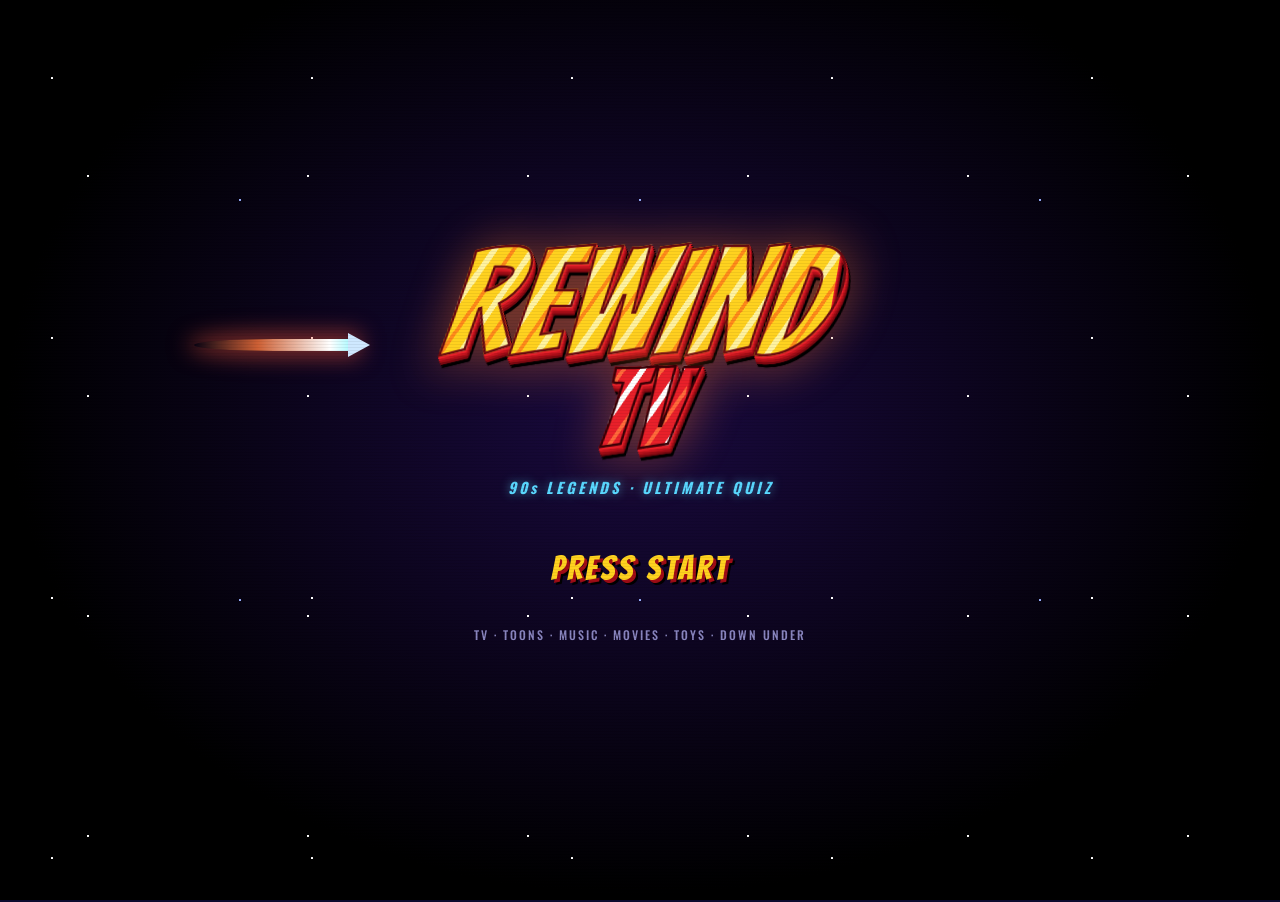
==== commit 729635db: "REWIND TV: rebuild the look from the fighter-select mockup - Intro: a 90s cartoon-opening logo (stri" ====
--- a/rewind/index.html
+++ b/rewind/index.html
@@ -5,7 +5,7 @@
   <meta name="viewport" content="width=device-width, initial-scale=1, viewport-fit=cover, user-scalable=no" />
   <title>REWIND TV</title>
   <meta name="description" content="90s pop trivia on the coolest channel that never existed. TV, toons, music, movies and toys." />
-  <meta name="theme-color" content="#140f33" />
+  <meta name="theme-color" content="#120a3a" />
   <link rel="manifest" href="manifest.json" />
   <link rel="icon" href="icon-64.png" type="image/png" />
   <link rel="apple-touch-icon" href="apple-touch-icon.png" />
@@ -13,7 +13,7 @@
   <meta name="apple-mobile-web-app-status-bar-style" content="black-translucent" />
   <link rel="preconnect" href="https://fonts.googleapis.com" />
   <link rel="preconnect" href="https://fonts.gstatic.com" crossorigin />
-  <link href="https://fonts.googleapis.com/css2?family=DotGothic16&family=Silkscreen:wght@400;700&family=VT323&display=swap" rel="stylesheet" />
+  <link href="https://fonts.googleapis.com/css2?family=Bangers&family=Oswald:wght@500;700&family=Rubik:wght@500;700;900&family=VT323&display=swap" rel="stylesheet" />
   <link rel="stylesheet" href="style.css" />
 </head>
 <body data-theme="saturday">
--- a/rewind/style.css
+++ b/rewind/style.css
@@ -1,374 +1,423 @@
-/* REWIND TV — 90s anime pixel look, a sibling of THE RUNDOWN: pixel dusk-city backdrop,
-   classic RPG windows (blue gradient, cream rim), visual-novel dialogue boxes with name plates,
-   a ▶ cursor menu and big slanted shouts. Themes change the sky; windows keep their colours. */
+/* REWIND TV — built from the "fighter select" mockup: purple night city with an orange moon and
+   blossoms, brush-gradient logo, slanted blue menu plates (yellow when selected), indigo panels with
+   cyan edges and cut corners, a portrait roster, "hidden characters" silhouettes, hexagon answer
+   letters, and a fiery results card. The intro is a 90s cartoon-opening logo flying through space. */
 :root {
-  --night: #140f33; --win-a: #2d2f96; --win-b: #17184e; --rim: #fff6e8; --ink: #120c2c; --cream: #fff6e8;
-  --dim: #b9b4e6; --faint: #7f79b8; --pink: #ff6f8e; --peach: #ffa07a; --cyan: #6fe3ff; --gold: #ffd166; --hunt: #ff4d5e; --ok: #6ff0c8;
-  --font: "DotGothic16", "Silkscreen", monospace; --led: "VT323", monospace;
-  --c1: var(--pink); --c2: var(--cyan); --c3: var(--gold); --c4: #b98cff; --c5: var(--ok); --c6: var(--peach); --good: var(--ok); --bad: var(--hunt);
+  --navy: #0c0a2e; --panel-a: rgba(28, 26, 92, .92); --panel-b: rgba(12, 10, 48, .94); --edge: #5a78ff; --edge2: #9ab0ff;
+  --ink: #0a0620; --text: #ffffff; --dim: #b8b4f0; --yel: #ffd21f; --org: #ff8a1a; --pink: #ff3f8e; --cyan: #5ad8ff; --violet: #8a4aff; --ok: #3ef0a0; --bad: #ff3a5a;
+  --brush: "Bangers", "Impact", sans-serif; --ui: "Oswald", "Arial Narrow", sans-serif; --body: "Rubik", system-ui, sans-serif; --led: "VT323", monospace;
+  --c1: var(--pink); --c2: var(--cyan); --c3: var(--yel); --c4: var(--violet); --c5: var(--ok); --c6: var(--org); --good: var(--ok);
+  --cut: polygon(10px 0, 100% 0, 100% calc(100% - 10px), calc(100% - 10px) 100%, 0 100%, 0 10px);
   color-scheme: dark;
 }
 * { box-sizing: border-box; -webkit-tap-highlight-color: transparent; }
 html, body { margin: 0; min-height: 100%; overflow-x: hidden; }
-body { background: var(--night); color: var(--cream); font-family: var(--font); font-size: 17px; line-height: 1.45; overscroll-behavior: none; -webkit-font-smoothing: none; user-select: none; -webkit-user-select: none; }
+body { background: var(--navy); color: var(--text); font-family: var(--body); font-weight: 500; user-select: none; -webkit-user-select: none; }
 input { user-select: text; -webkit-user-select: text; }
 button, input { font: inherit; color: inherit; }
 button { cursor: pointer; background: none; border: 0; padding: 0; }
 button:disabled { cursor: default; }
-#fx { position: fixed; inset: 0; width: 100%; height: 100%; image-rendering: pixelated; z-index: 0; }
+#fx { position: fixed; inset: 0; z-index: 0; }
 #static { position: fixed; inset: 0; z-index: 90; pointer-events: none; opacity: 0; }
-#scan { position: fixed; inset: 0; z-index: 80; pointer-events: none; background: repeating-linear-gradient(0deg, rgba(0,0,0,.08) 0 1px, transparent 1px 3px); }
+#scan { position: fixed; inset: 0; z-index: 80; pointer-events: none; background: repeating-linear-gradient(0deg, rgba(0,0,0,.06) 0 1px, transparent 1px 3px); }
 body.noscan #scan { display: none; }
 #osd, #bug { display: none; }
 #tv { position: relative; z-index: 2; min-height: 100vh; min-height: 100dvh; overflow-x: clip; }
-#app { max-width: 460px; margin: 0 auto; padding: calc(14px + env(safe-area-inset-top)) 14px calc(30px + env(safe-area-inset-bottom)); }
-
-/* the RPG window */
-.win, .menu, .records, .me, .show, .qcard, .opt, .ocard, .yb, .ydisp, .lu, .vjcard, .rung, .selpreview, .selgrid, .copick, .hp, .adbreak, .pass, .rcard, .vn, .ident, .howto,
-.bubble, .tabs button, .secs, .th, .pick, .pp, .pickgrid button, .packbar, .rec, .theme, .st, .cs, .setrow, .hcard, .dres, .mbox, .cohost, .unlock, .fact, .typeform input, #cname, .perkline, .tile, .dock button, .vjbuzz {
-  background: linear-gradient(180deg, var(--win-a), var(--win-b)); color: var(--cream);
-  border: 2px solid var(--rim); border-radius: 6px; box-shadow: 0 0 0 2px var(--ink), 4px 5px 0 2px rgba(10, 6, 30, .55);
+#app { max-width: 520px; margin: 0 auto; padding: calc(12px + env(safe-area-inset-top)) 12px calc(30px + env(safe-area-inset-bottom)); }
+
+/* ---------- panels (indigo, cyan edge, cut corners) ---------- */
+.panel, .menu, .records, .qcard, .ocard, .yb, .ydisp, .lu, .vjcard, .selpreview, .selgrid, .copick, .hp, .adbreak, .pass, .rcard, .ident, .howto, .bubble, .secs, .pick, .pp, .packbar, .rec, .st, .cs, .setrow, .hcard, .dres, .mbox, .cohost, .unlock, .fact, .perkline, .vjbuzz {
+  background: linear-gradient(180deg, var(--panel-a), var(--panel-b)); color: var(--text);
+  border: 2px solid var(--edge); box-shadow: inset 0 0 0 1px rgba(154,176,255,.25), inset 0 0 18px rgba(90,120,255,.25), 0 6px 18px rgba(0,0,0,.45);
+  clip-path: var(--cut);
 }
-h3, h4 { font-weight: 400; margin: 0; }
-.h3, .list h4 { margin: 20px 0 10px; font-size: 14px; letter-spacing: .14em; color: var(--gold); text-shadow: 2px 2px 0 var(--ink); }
-.sub { font-size: 15px; line-height: 1.45; color: var(--dim); text-align: center; margin: 0 0 14px; text-shadow: 1px 1px 0 var(--ink); }
-.logo.small, .sel-title { display: block; text-align: center; font-weight: 400; font-size: 26px; letter-spacing: .06em; margin: 4px 0 14px; color: var(--cream);
-  text-shadow: -2px 0 var(--ink), 2px 0 var(--ink), 0 -2px var(--ink), 0 2px var(--ink), 4px 4px 0 var(--pink), 6px 6px 0 var(--ink); transform: skewX(-6deg); }
+h3, h4 { margin: 0; font-weight: 700; }
+.brush { font-family: var(--brush); font-weight: 400; letter-spacing: 1px; font-size: 28px; line-height: 1; margin: 0 0 10px; position: relative; display: inline-block; transform: rotate(-2deg);
+  background: linear-gradient(180deg, #fff6a0 0%, var(--yel) 40%, var(--org) 100%); -webkit-background-clip: text; background-clip: text; color: transparent;
+  -webkit-text-stroke: 1.5px var(--ink); filter: drop-shadow(2px 3px 0 var(--ink)); }
+.brush::after { content: ""; position: absolute; left: -4%; right: -10%; bottom: 2px; height: 7px; z-index: -1; background: linear-gradient(90deg, transparent, var(--bad) 20%, var(--org) 80%, transparent); transform: skewX(-30deg); opacity: .85; }
+.h3, .list h4 { font-family: var(--brush); font-weight: 400; letter-spacing: 1px; font-size: 24px; margin: 20px 0 10px; color: var(--yel); text-shadow: 2px 2px 0 var(--ink); }
+.sub { font-size: 14px; line-height: 1.45; color: var(--dim); text-align: center; margin: 0 0 14px; text-shadow: 1px 1px 0 var(--ink); }
+.logo.small, .sel-title { display: block; text-align: center; font-family: var(--brush); font-weight: 400; letter-spacing: 1.5px; font-size: clamp(30px, 9vw, 40px); margin: 4px 0 14px; transform: rotate(-2deg) skewX(-6deg);
+  background: linear-gradient(180deg, #fff6a0, var(--yel) 40%, var(--org) 70%, var(--pink)); -webkit-background-clip: text; background-clip: text; color: transparent; -webkit-text-stroke: 1.5px var(--ink); filter: drop-shadow(3px 3px 0 var(--ink)); }
 
 /* ---------- buttons ---------- */
-.go { display: block; width: 100%; margin: 12px 0; padding: 12px 14px; text-align: center; font-size: 17px; letter-spacing: .06em; color: var(--cream);
-  background: linear-gradient(180deg, var(--win-a), var(--win-b)); border: 2px solid var(--rim); border-radius: 6px; box-shadow: 0 0 0 2px var(--ink), 0 4px 0 2px var(--ink); transition: transform .06s; }
-.go:active:not(:disabled) { transform: translateY(3px); box-shadow: 0 0 0 2px var(--ink), 0 1px 0 2px var(--ink); }
+.go, .plate { position: relative; display: block; width: 100%; margin: 10px 0; padding: 11px 16px; text-align: center; font-family: var(--ui); font-weight: 700; font-style: italic; font-size: 18px; letter-spacing: .5px; text-transform: uppercase; color: #fff;
+  background: linear-gradient(180deg, #2a3cb0, #141e6a); border: 2px solid var(--edge); transform: skewX(-12deg); box-shadow: inset 0 1px 0 rgba(255,255,255,.3), 0 4px 0 var(--ink); transition: transform .08s, filter .1s; }
+.go > *, .plate > * { display: inline-block; transform: skewX(12deg); }
+.go:active:not(:disabled), .plate:active { transform: skewX(-12deg) translateY(3px); box-shadow: inset 0 1px 0 rgba(255,255,255,.3), 0 1px 0 var(--ink); }
 .go:disabled { opacity: .4; }
-.go.big { padding: 14px; font-size: 18px; }
-.go.huge { padding: 15px; font-size: 20px; background: linear-gradient(180deg, #ffe08a, #ffb84a); color: var(--ink); }
-.go.small { width: auto; padding: 7px 12px; font-size: 15px; margin: 8px 0 0; }
-.go.danger { background: linear-gradient(180deg, #ff7a86, #e0303f); color: #fff; text-shadow: 1px 1px 0 var(--ink); }
-.mini { font-size: 14px; padding: 6px 10px; margin: 6px auto; display: inline-block; color: var(--cream); background: linear-gradient(180deg, var(--win-a), var(--win-b)); border: 2px solid var(--rim); border-radius: 6px; box-shadow: 0 0 0 2px var(--ink); }
-.back { font-size: 15px; padding: 6px 12px; margin-bottom: 10px; color: var(--cream); background: linear-gradient(180deg, var(--win-a), var(--win-b)); border: 2px solid var(--rim); border-radius: 6px; box-shadow: 0 0 0 2px var(--ink); }
-.link { color: var(--dim); padding: 6px; font-size: 14px; text-decoration: underline; }
+.go.big { font-size: 20px; padding: 13px; }
+.go.huge, .plate:hover, .plate:focus-visible, .plates .col:first-child .plate:first-child { color: var(--navy); background: linear-gradient(180deg, #fff3a0, var(--yel) 45%, #f0a800); border-color: #fff1a0; text-shadow: none; outline: none; }
+.go.huge { font-size: 22px; padding: 14px; animation: glowpulse 1.4s ease-in-out infinite; }
+@keyframes glowpulse { 50% { box-shadow: inset 0 1px 0 rgba(255,255,255,.5), 0 4px 0 var(--ink), 0 0 22px rgba(255,210,31,.7); } }
+.go.small { width: auto; padding: 6px 12px; font-size: 15px; margin: 8px 0 0; }
+.go.danger { background: linear-gradient(180deg, #ff6a7a, #b0102a); border-color: #ffaab0; }
+.mini { display: inline-block; margin: 6px auto; padding: 6px 12px; font-family: var(--ui); font-weight: 700; font-style: italic; font-size: 14px; text-transform: uppercase; background: linear-gradient(180deg, #2a3cb0, #141e6a); border: 2px solid var(--edge); transform: skewX(-12deg); }
+.back { display: inline-block; margin-bottom: 10px; padding: 6px 14px; font-family: var(--ui); font-weight: 700; font-style: italic; font-size: 15px; text-transform: uppercase; background: linear-gradient(180deg, #2a3cb0, #141e6a); border: 2px solid var(--edge); transform: skewX(-12deg); }
+.link { color: var(--dim); padding: 6px; font-size: 13px; text-decoration: underline; }
 .row2 { display: flex; gap: 12px; } .row2 .go { flex: 1; }
-.tog { min-width: 64px; padding: 6px 10px; font-size: 15px; border: 2px solid var(--rim); border-radius: 6px; background: #3a3450; color: var(--cream); box-shadow: 0 0 0 2px var(--ink); }
-.tog.on { background: linear-gradient(180deg, #9cf0ff, #4cc4e6); color: var(--ink); }
-.badge { display: inline-block; min-width: 22px; margin-left: 6px; padding: 0 6px; font-style: normal; font-size: 13px; text-align: center; color: var(--ink); background: var(--gold); border-radius: 10px; box-shadow: 0 0 0 2px var(--ink); animation: blink 1s steps(2) infinite; }
-@keyframes blink { 50% { opacity: .35; } }
+.tog { min-width: 64px; padding: 6px 10px; font-family: var(--ui); font-weight: 700; font-size: 15px; background: #2a2650; border: 2px solid var(--edge); transform: skewX(-12deg); }
+.tog.on { color: var(--navy); background: linear-gradient(180deg, #fff3a0, var(--yel)); }
+.badge { display: inline-block; min-width: 22px; margin-left: 6px; padding: 0 6px; font-style: normal; font-size: 13px; text-align: center; color: #fff; background: var(--bad); border-radius: 10px; animation: blink 1s steps(2) infinite; }
+@keyframes blink { 50% { opacity: .4; } }
 
 /* ---------- avatars ---------- */
-.av { display: block; width: 100%; height: auto; }
-img.av.px { image-rendering: pixelated; aspect-ratio: 80 / 96; }
-.av.bob { animation: bob 1.4s steps(1) infinite; }
-@keyframes bob { 50% { translate: 0 -2px; } }
-.av.tiny { width: 40px; border-radius: 4px; box-shadow: 0 0 0 2px var(--ink); border: 2px solid var(--rim); background: var(--win-b); }
-body.still .av.bob { animation: none; }
-
-/* ---------- title card & home ---------- */
-.title-screen, .home { display: flex; flex-direction: column; }
-.title-screen { min-height: calc(100dvh - 40px); }
-.ep-card { display: flex; justify-content: space-between; font-size: 13px; letter-spacing: .2em; color: var(--cream); text-shadow: 2px 2px 0 var(--ink); }
-.ep-card span:last-child { color: var(--pink); }
-.logo-wrap { text-align: center; margin: 26px 0 8px; animation: rise .7s ease both; }
-.logo-wrap.small { margin: 12px 0 4px; }
-.kana { font-size: 18px; letter-spacing: .5em; color: var(--cyan); text-shadow: 2px 2px 0 var(--ink); padding-left: .5em; }
-.logo { margin: 6px 0 4px; font-weight: 400; font-size: clamp(54px, 17vw, 78px); line-height: .95; letter-spacing: .02em; color: var(--cream);
-  text-shadow: -3px 0 var(--ink), 3px 0 var(--ink), 0 -3px var(--ink), 0 3px var(--ink), -3px -3px var(--ink), 3px 3px var(--ink), -3px 3px var(--ink), 3px -3px var(--ink), 6px 7px 0 var(--pink), 9px 10px 0 var(--ink); transform: skewX(-6deg); }
-.logo-wrap.small .logo { font-size: clamp(34px, 11vw, 46px); }
-.logo-sub { font-size: 15px; color: var(--cream); letter-spacing: .1em; text-shadow: 2px 2px 0 var(--ink); margin-top: 10px; }
-@keyframes rise { from { opacity: 0; translate: 0 10px; } }
-.cast-row { display: grid; grid-template-columns: repeat(3, 1fr); gap: 12px; margin: 18px 0 8px; }
-.cast { margin: 0; display: flex; flex-direction: column; align-items: center; gap: 6px; cursor: pointer; }
-.cast .av { width: 100%; max-width: 110px; border: 2px solid var(--rim); border-radius: 6px; box-shadow: 0 0 0 2px var(--ink); background: linear-gradient(180deg, #6a3aa0, #ff8fa8); }
-.cast.host .av { background: linear-gradient(180deg, #2d6fb0, #ffd27a); }
-.cast.hunter .av { background: linear-gradient(180deg, #5a1030, #ff4d5e); }
-.cast figcaption { font-size: 15px; text-align: center; line-height: 1.2; text-shadow: 2px 2px 0 var(--ink); }
-.cast figcaption small { display: block; font-size: 11px; line-height: 1.25; color: var(--gold); }
-.cast.hunter figcaption small { color: var(--hunt); letter-spacing: .1em; }
-.press { display: block; margin: auto auto 10px; padding: 16px 20px; font-size: 22px; letter-spacing: .12em; color: var(--cream); text-shadow: 2px 2px 0 var(--ink), 4px 4px 0 var(--pink); animation: blink 1s steps(2) infinite; }
-.menu { display: grid; padding: 8px 6px; margin-top: 16px; }
-.menu.small .choice { padding: 7px 12px 7px 34px; }
-.menu.small .choice b { font-size: 16px; }
-.choice { position: relative; display: block; width: 100%; text-align: left; padding: 10px 12px 10px 34px; border-radius: 4px; color: var(--cream); }
-.choice b { display: inline; font-weight: 400; font-size: 18px; text-shadow: 2px 2px 0 var(--ink); }
-.choice small { display: block; font-size: 13px; color: var(--dim); }
-.choice::before { content: "▶"; position: absolute; left: 10px; top: 12px; color: var(--pink); font-size: 14px; opacity: 0; }
-.choice:hover, .choice:focus-visible { background: rgba(255, 255, 255, .08); outline: none; }
-.choice:hover::before, .choice:focus-visible::before, .menu:not(:hover) .choice:first-child::before { opacity: 1; animation: nudge .8s steps(2) infinite; }
-@keyframes nudge { 50% { translate: 3px 0; } }
-.records { display: grid; grid-template-columns: repeat(3, 1fr); margin-top: 16px; padding: 4px 0; }
-.records div { padding: 6px 10px; text-align: center; }
-.records div + div { border-left: 2px solid rgba(255, 246, 232, .25); }
-.records small { display: block; font-size: 11px; letter-spacing: .14em; color: var(--dim); }
-.records b { font-weight: 400; font-size: 16px; color: var(--gold); }
-.xpbar { display: block; height: 6px; margin-top: 4px; background: var(--ink); border-radius: 3px; overflow: hidden; }
-.xpbar em, .xpbar i { display: block; height: 100%; background: linear-gradient(90deg, var(--cyan), var(--ok)); }
-.title-foot { display: flex; justify-content: space-between; align-items: center; margin-top: 14px; font-size: 12px; letter-spacing: .14em; color: var(--dim); text-shadow: 1px 1px 0 var(--ink); }
-
-/* dialogue box */
-.vn { position: relative; display: grid; grid-template-columns: 68px 1fr; gap: 12px; align-items: start; width: 100%; padding: 14px 12px 12px; margin: 16px 0 6px; text-align: left; }
-.vn.pop { animation: rise .35s ease both; }
-.vn-face { width: 68px; border: 2px solid var(--rim); border-radius: 4px; background: linear-gradient(180deg, #2d6fb0, #ffd27a); overflow: hidden; box-shadow: 0 0 0 2px var(--ink); }
-.vn.hunter .vn-face { background: linear-gradient(180deg, #5a1030, #ff4d5e); }
-.vn-name { position: absolute; top: -13px; left: 92px; background: var(--pink); color: var(--ink); font-size: 13px; letter-spacing: .14em; padding: 1px 10px; border: 2px solid var(--rim); border-radius: 4px; box-shadow: 0 0 0 2px var(--ink); }
-.vn.hunter .vn-name { background: var(--hunt); color: #fff; }
-.vn-text { margin: 4px 0 0; font-size: 17px; min-height: 2.9em; }
-.vn-next { position: absolute; right: 10px; bottom: 6px; font-style: normal; font-size: 11px; color: var(--pink); animation: blink .8s steps(2) infinite; }
-
-/* ---------- lists & panels ---------- */
-.copick { display: flex; flex-wrap: wrap; align-items: center; gap: 8px; padding: 8px 10px; margin: 0 0 12px; font-size: 14px; }
-.copick.empty { justify-content: center; color: var(--dim); }
-.copick button { position: relative; display: flex; align-items: center; gap: 4px; padding: 3px 8px; border: 2px solid var(--rim); border-radius: 4px; background: rgba(0,0,0,.25); font-size: 14px; }
-.copick button .av.tiny { width: 32px; border: 0; box-shadow: none; }
+.av { display: block; width: 100%; height: auto; overflow: visible; }
+img.av.art { object-fit: cover; object-position: top; aspect-ratio: 200 / 240; }
+.av.bob .headg { animation: headbob 3s ease-in-out infinite; transform-origin: 100px 150px; }
+.av .eyes { animation: eyeblink 5s infinite; transform-box: fill-box; transform-origin: center; }
+.av .prop { animation: spin .5s linear infinite; transform-box: fill-box; transform-origin: center; }
+.av .tw, .av .glow { animation: tw 1.4s ease-in-out infinite; }
+.av .flick { animation: flick .3s steps(2) infinite; }
+@keyframes headbob { 50% { transform: translateY(1.5px) rotate(-1deg); } }
+@keyframes eyeblink { 0%, 94%, 100% { transform: scaleY(1); } 96% { transform: scaleY(.1); } }
+@keyframes spin { to { rotate: 360deg; } }
+@keyframes tw { 50% { opacity: .25; } }
+@keyframes flick { 50% { transform: translateY(2px) scaleY(.97); } }
+.av.tiny { width: 40px; border: 2px solid var(--edge); background: #1a1650; clip-path: var(--cut); }
+body.still .av .headg, body.still .av .eyes { animation: none; }
+
+/* ---------- intro: logo flies in through space ---------- */
+.intro { position: relative; min-height: calc(100dvh - 40px); display: flex; flex-direction: column; align-items: center; justify-content: center; text-align: center; }
+.space { position: fixed; inset: 0; z-index: -1; background:
+  radial-gradient(1.5px 1.5px at 20% 30%, #fff 50%, transparent 51%), radial-gradient(1px 1px at 70% 20%, #fff 50%, transparent 51%), radial-gradient(1.5px 1.5px at 40% 80%, #fff 50%, transparent 51%),
+  radial-gradient(1px 1px at 85% 60%, #fff 50%, transparent 51%), radial-gradient(1px 1px at 10% 70%, #fff 50%, transparent 51%), radial-gradient(2px 2px at 60% 50%, #9ab0ff 50%, transparent 51%),
+  radial-gradient(ellipse at 50% 45%, #1a0a40 0%, #000 70%); background-size: 260px 260px, 300px 300px, 220px 220px, 340px 340px, 280px 280px, 400px 400px, 100% 100%; animation: drift 40s linear infinite; }
+@keyframes drift { to { background-position: 260px 520px, -300px 600px, 220px 440px, -340px 680px, 280px 560px, 400px 800px, 0 0; } }
+.intro-logo { display: flex; flex-direction: column; align-items: center; line-height: .82; font-family: var(--brush); font-weight: 400; animation: flyin 1.4s cubic-bezier(.15,.9,.25,1) both; }
+.intro-logo span { display: block; font-size: clamp(84px, 27vw, 150px); letter-spacing: 2px; transform: skewX(-10deg);
+  background: repeating-linear-gradient(118deg, #fff3a0 0 6px, var(--yel) 6px 18px, var(--org) 18px 22px, var(--yel) 22px 34px); -webkit-background-clip: text; background-clip: text; color: transparent;
+  -webkit-text-stroke: 2.5px #6a0a10;
+  filter: drop-shadow(1px 2px 0 #e8202a) drop-shadow(1px 2px 0 #c4141e) drop-shadow(1px 2px 0 #a00c16) drop-shadow(1px 2px 0 #7a0810) drop-shadow(2px 3px 0 #000) drop-shadow(0 0 24px rgba(255,120,40,.45)); }
+.intro-logo .w2 { font-size: clamp(64px, 20vw, 110px); background: repeating-linear-gradient(118deg, #fff 0 6px, #e8202a 6px 18px, #ff6a3a 18px 22px, #e8202a 22px 34px); -webkit-background-clip: text; background-clip: text; -webkit-text-stroke-color: #3a0006; }
+@keyframes flyin { 0% { transform: translateZ(0) scale(.05) rotate(-25deg); opacity: 0; filter: blur(6px); } 60% { transform: scale(1.12) rotate(3deg); opacity: 1; filter: blur(0); } 100% { transform: scale(1) rotate(0); } }
+.jet { position: absolute; top: 38%; left: 0; right: 0; height: 30px; pointer-events: none; overflow: visible; }
+.jet i { position: absolute; left: -40%; top: 0; width: 160px; height: 12px; border-radius: 50% 0 0 50%;
+  background: linear-gradient(90deg, rgba(255,80,40,0), rgba(255,120,60,.8) 40%, #fff 85%, #9ff8ff); filter: blur(.5px); box-shadow: 0 0 22px 6px rgba(255,90,60,.5);
+  animation: jet 3.2s cubic-bezier(.5,0,.6,1) .9s infinite; }
+.jet i::after { content: ""; position: absolute; right: -16px; top: -6px; border-left: 22px solid #cfe8ff; border-top: 12px solid transparent; border-bottom: 12px solid transparent; }
+@keyframes jet { 0% { transform: translate(0, 40px) rotate(-8deg); opacity: 0; } 8% { opacity: 1; } 45% { transform: translate(170vw, -60px) rotate(-8deg); opacity: 1; } 46%, 100% { opacity: 0; transform: translate(170vw, -60px); } }
+.intro-tag { margin-top: 22px; font-family: var(--ui); font-weight: 700; font-style: italic; letter-spacing: 3px; font-size: 15px; color: var(--cyan); text-shadow: 0 0 10px rgba(90,216,255,.6); animation: rise 1s .9s both; }
+.press { margin: 40px auto 10px; padding: 12px 22px; font-family: var(--brush); font-size: 34px; letter-spacing: 3px; color: var(--yel); text-shadow: 3px 3px 0 #a00c16, 5px 5px 0 #000; animation: blink 1s steps(2) infinite, rise 1s 1.2s both; }
+.intro-foot { margin-top: 18px; font-family: var(--ui); font-size: 12px; letter-spacing: 2px; color: #8a86c0; }
+@keyframes rise { from { opacity: 0; translate: 0 12px; } }
+
+/* ---------- home ---------- */
+.home { display: flex; flex-direction: column; }
+.hero { position: relative; height: 330px; margin: 0 -12px; }
+.lineup { position: absolute; inset: 0; }
+.lineup > div { position: absolute; bottom: 0; filter: drop-shadow(0 0 14px rgba(0,0,0,.6)); }
+.lu-me { right: 30%; width: 44%; z-index: 4; bottom: -6px !important; }
+.lu-0 { right: -4%; width: 40%; z-index: 3; }
+.lu-1 { right: 52%; width: 34%; z-index: 2; bottom: 30px !important; opacity: .95; }
+.lu-2 { right: 14%; width: 30%; z-index: 1; bottom: 120px !important; opacity: .85; }
+.lu-3 { left: -6%; width: 30%; z-index: 1; bottom: 110px !important; opacity: .8; }
+.brand { position: absolute; left: 14px; top: 6px; z-index: 6; transform: rotate(-4deg); }
+.logo { margin: 0; font-family: var(--brush); font-weight: 400; line-height: .85; letter-spacing: 2px; }
+.logo span { display: block; font-size: clamp(56px, 17vw, 84px);
+  background: linear-gradient(180deg, #fff6a0 0%, var(--yel) 30%, var(--org) 60%, var(--pink) 100%); -webkit-background-clip: text; background-clip: text; color: transparent;
+  -webkit-text-stroke: 2px var(--ink); filter: drop-shadow(3px 4px 0 var(--ink)) drop-shadow(0 0 16px rgba(255,90,140,.45)); }
+.logo span + span { margin-left: 34px; background: linear-gradient(180deg, #ffd0ea, var(--pink) 45%, #c01070); -webkit-background-clip: text; background-clip: text; }
+.tag { margin: 6px 0 0 12px; font-family: var(--brush); font-size: 20px; letter-spacing: 1px; color: #fff; text-shadow: 2px 2px 0 var(--ink); transform: skewX(-8deg); }
+.plates { display: grid; grid-template-columns: 1fr 1fr; gap: 0 14px; position: relative; z-index: 5; margin-top: -12px; }
+.plate { margin: 6px 0; padding: 8px 10px; font-size: 16px; }
+.plates .col:first-child .plate:first-child::before, .plate:hover::before, .plate:focus-visible::before { content: "‹"; position: absolute; left: 6px; top: 50%; transform: translateY(-52%) skewX(12deg); font-size: 22px; color: #b07000; }
+.plates .col:first-child .plate:first-child::after, .plate:hover::after, .plate:focus-visible::after { content: "›"; position: absolute; right: 6px; top: 50%; transform: translateY(-52%) skewX(12deg); font-size: 22px; color: #b07000; }
+.plates:hover .col:first-child .plate:first-child:not(:hover) { color: #fff; background: linear-gradient(180deg, #2a3cb0, #141e6a); border-color: var(--edge); }
+.plates:hover .col:first-child .plate:first-child:not(:hover)::before, .plates:hover .col:first-child .plate:first-child:not(:hover)::after { content: none; }
+.padhint { display: flex; align-items: center; gap: 6px; margin: 8px 4px 16px; font-family: var(--ui); font-weight: 700; font-style: italic; font-size: 13px; color: #fff; text-shadow: 1px 1px 0 var(--ink); }
+.padhint i { display: inline-grid; place-items: center; width: 20px; height: 20px; border-radius: 50%; font-style: normal; font-size: 11px; color: #fff; border: 2px solid rgba(255,255,255,.6); }
+.padhint .ba { background: #1a9a4a; } .padhint .bb { background: #c01a2a; margin-left: 10px; }
+.padhint span { margin-left: auto; color: var(--yel); }
+.panel { padding: 12px; margin-bottom: 14px; }
+.rgrid { display: grid; grid-template-columns: repeat(auto-fill, minmax(72px, 1fr)); gap: 6px; }
+.rtile { position: relative; aspect-ratio: .86; overflow: hidden; background: linear-gradient(180deg, #5a2aa0, #2a1460); border: 2px solid #b8a0ff; box-shadow: inset 0 0 12px rgba(0,0,0,.5); }
+.rtile .av { width: 118%; margin: -2% -9% 0; }
+.rtile b { position: absolute; left: 0; right: 0; bottom: 0; padding: 2px 3px; font-family: var(--ui); font-weight: 700; font-size: 10px; text-transform: uppercase; letter-spacing: .3px; text-align: center; background: linear-gradient(0deg, rgba(10,6,32,.95), rgba(10,6,32,0)); white-space: nowrap; overflow: hidden; text-overflow: ellipsis; }
+.rtile.you { border-color: var(--yel); background: linear-gradient(180deg, #2a5ad0, #142a6a); }
+.rtile.next { border-color: var(--bad); animation: nextpulse 1.2s ease-in-out infinite; }
+@keyframes nextpulse { 50% { box-shadow: 0 0 14px var(--bad), inset 0 0 12px rgba(0,0,0,.5); } }
+.hgrid { display: grid; grid-template-columns: repeat(auto-fill, minmax(56px, 1fr)); gap: 6px; }
+.htile { position: relative; aspect-ratio: .86; background: linear-gradient(180deg, #3a1a6a, #12082a); border: 2px solid #6a50b0; overflow: hidden; }
+.htile::before { content: ""; position: absolute; left: 18%; right: 18%; top: 16%; height: 36%; border-radius: 50% 50% 40% 40%; background: #05020f; }
+.htile::after { content: ""; position: absolute; left: 6%; right: 6%; bottom: -10%; height: 46%; border-radius: 45% 45% 0 0; background: #05020f; }
+.htile span { position: absolute; inset: 0; z-index: 1; display: grid; place-items: center; font-family: var(--brush); font-size: 32px; color: var(--yel); text-shadow: 2px 2px 0 var(--ink); }
+.foot2 { display: flex; justify-content: space-between; margin-top: 4px; }
+
+/* ---------- lists ---------- */
+.copick { display: flex; flex-wrap: wrap; align-items: center; gap: 8px; padding: 8px 10px; margin: 0 0 12px; font-family: var(--ui); font-weight: 700; font-size: 14px; }
+.copick.empty { justify-content: center; color: var(--dim); font-weight: 500; }
+.copick button { position: relative; display: flex; align-items: center; gap: 4px; padding: 3px 8px; border: 2px solid var(--edge); background: rgba(0,0,0,.3); font-weight: 700; transform: skewX(-10deg); }
+.copick button .av.tiny { width: 30px; border: 0; }
 .copick button small { position: absolute; bottom: -8px; right: -8px; font-size: 14px; }
-.copick button.on { background: var(--pink); color: var(--ink); }
-.lineup { display: grid; grid-template-columns: repeat(3, 1fr); gap: 10px; margin-bottom: 14px; }
+.copick button.on { background: linear-gradient(180deg, #fff3a0, var(--yel)); color: var(--navy); }
+.lineup-grid, .lineup { }
+.lineup.grid3 { position: static; }
 .lu { padding: 8px 4px; text-align: center; }
-.lu span { display: block; font-size: 12px; color: var(--cyan); }
-.lu b { display: block; font-weight: 400; font-size: 20px; margin: 2px 0; } .lu small { font-size: 11px; color: var(--dim); }
-.lu.fin { background: linear-gradient(180deg, #ff7a86, #b0203f); }
+.lu span { display: block; font-family: var(--ui); font-size: 12px; color: var(--cyan); }
+.lu b { display: block; font-size: 20px; margin: 2px 0; } .lu small { font-family: var(--ui); font-weight: 700; font-size: 11px; text-transform: uppercase; }
+.lu.fin { background: linear-gradient(180deg, #ff6a3a, #a01020); }
+.screen.list .lineup { display: grid; grid-template-columns: repeat(3, 1fr); gap: 8px; margin-bottom: 14px; position: static; }
 .cohost { display: flex; align-items: center; justify-content: center; gap: 8px; font-size: 14px; margin: 10px auto; padding: 6px 10px; }
 .cohost .av.tiny { width: 30px; }
 .cohost.big { justify-content: flex-start; padding: 10px; }
-.cohost.big .av { width: 80px; flex: none; border: 2px solid var(--rim); border-radius: 4px; background: linear-gradient(180deg, #2d6fb0, #ffd27a); }
-.cohost.big p { margin: 4px 0 0; font-size: 14px; color: var(--dim); }
+.cohost.big .av { width: 80px; flex: none; background: linear-gradient(180deg, #5a2aa0, #2a1460); border: 2px solid #b8a0ff; }
+.cohost.big b { font-family: var(--brush); font-weight: 400; font-size: 22px; color: var(--yel); }
+.cohost.big p { margin: 4px 0 0; font-size: 13px; color: var(--dim); }
 
 /* crew */
 .crew { display: grid; gap: 14px; }
 .vjcard { display: flex; gap: 12px; padding: 10px; }
-.vjcard > .av, .vjcard .sil { width: 100px; flex: none; border: 2px solid var(--rim); border-radius: 4px; overflow: hidden; background: linear-gradient(180deg, #5a1030, #ff4d5e); }
+.vjcard > .av, .vjcard .sil { width: 100px; flex: none; overflow: hidden; background: linear-gradient(180deg, #5a2aa0, #2a1460); border: 2px solid #b8a0ff; }
 .vjcard .sil .av { filter: brightness(0) opacity(.7); }
-.vjcard.co { box-shadow: 0 0 0 2px var(--ink), 0 0 0 5px var(--gold); }
+.vjcard.co { border-color: var(--yel); }
 .vji { flex: 1; min-width: 0; }
-.vji b { font-weight: 400; font-size: 18px; display: block; color: var(--gold); text-shadow: 2px 2px 0 var(--ink); }
+.vji b { font-family: var(--brush); font-weight: 400; letter-spacing: 1px; font-size: 24px; display: block; color: var(--yel); text-shadow: 2px 2px 0 var(--ink); }
 .vji small { display: block; font-size: 13px; color: var(--dim); line-height: 1.35; }
-.perkline { font-size: 13px; margin: 6px 0 2px; padding: 4px 6px; }
-.colv { font-size: 13px; color: var(--cyan); margin: 4px 0; }
+.perkline { font-size: 13px; margin: 6px 0 2px; padding: 4px 8px; }
+.colv { font-family: var(--ui); font-weight: 700; font-size: 13px; color: var(--cyan); margin: 4px 0; }
 .bars { display: grid; grid-template-columns: 1fr 1fr; gap: 3px 10px; margin-top: 4px; }
-.bars div { display: flex; align-items: center; gap: 4px; font-size: 11px; }
-.bars span { width: 34px; color: var(--dim); } .bars i { height: 6px; background: linear-gradient(90deg, var(--pink), var(--gold)); border-radius: 3px; }
+.bars div { display: flex; align-items: center; gap: 4px; font-family: var(--ui); font-size: 11px; }
+.bars span { width: 34px; color: var(--dim); } .bars i { height: 6px; background: linear-gradient(90deg, var(--org), var(--yel)); transform: skewX(-20deg); }
 
 /* rival select */
 .selpreview { display: flex; gap: 12px; padding: 10px; margin-bottom: 12px; }
-.spav { position: relative; width: 120px; flex: none; border: 2px solid var(--rim); border-radius: 4px; overflow: hidden; }
-.spav .p1 { position: absolute; top: 2px; left: 2px; font-size: 11px; background: var(--hunt); color: #fff; padding: 0 6px; border-radius: 3px; }
+.spav { position: relative; width: 120px; flex: none; overflow: hidden; background: linear-gradient(180deg, #5a2aa0, #2a1460); border: 2px solid #b8a0ff; }
+.spav .p1 { position: absolute; top: 3px; left: 3px; font-family: var(--ui); font-weight: 700; font-size: 11px; background: var(--bad); color: #fff; padding: 0 6px; transform: skewX(-12deg); }
 .spinfo { flex: 1; min-width: 0; }
-.spinfo b { display: block; font-weight: 400; font-size: 20px; line-height: 1.1; color: var(--gold); text-shadow: 2px 2px 0 var(--ink); }
-.spinfo em { display: block; font-style: normal; font-size: 13px; color: var(--pink); margin: 2px 0 4px; }
+.spinfo b { display: block; font-family: var(--brush); font-weight: 400; letter-spacing: 1px; font-size: 26px; line-height: 1; color: var(--yel); text-shadow: 2px 2px 0 var(--ink); }
+.spinfo em { display: block; font-style: italic; font-family: var(--ui); font-weight: 700; font-size: 13px; color: var(--pink); margin: 2px 0 4px; text-transform: uppercase; }
 .spinfo small { display: block; font-size: 13px; line-height: 1.3; color: var(--dim); margin-bottom: 4px; }
-.sprec { font-size: 12px; color: var(--cyan); margin-top: 6px; }
-.selgrid { display: grid; grid-template-columns: repeat(3, 1fr); gap: 8px; padding: 8px; margin-bottom: 12px; }
-.tile { position: relative; overflow: hidden; padding: 0; background: linear-gradient(180deg, #5a1030, #ff4d5e); }
-.tile .av { width: 100%; }
-.tile.on { box-shadow: 0 0 0 2px var(--ink), 0 0 0 5px var(--gold); animation: selflash .6s steps(2) infinite; z-index: 1; }
-@keyframes selflash { 50% { box-shadow: 0 0 0 2px var(--ink), 0 0 0 5px var(--pink); } }
-.tile .cur { position: absolute; top: 3px; left: 3px; font-size: 11px; background: var(--gold); color: var(--ink); padding: 0 5px; border-radius: 3px; }
-.tile.beaten::after { content: "WIN"; position: absolute; right: 3px; bottom: 3px; font-size: 11px; background: var(--ok); color: var(--ink); padding: 0 5px; border-radius: 3px; }
-.tile.locked { background: linear-gradient(180deg, #1d1650, #120c2c); }
-.tile .sil { position: absolute; inset: 0; filter: brightness(0); opacity: .85; }
-.tile.locked .q { position: absolute; inset: 0; display: grid; place-items: center; font-size: 30px; color: var(--cream); text-shadow: 2px 2px 0 var(--ink); }
+.sprec { font-family: var(--ui); font-size: 12px; color: var(--cyan); margin-top: 6px; }
+.selgrid { display: grid; grid-template-columns: repeat(3, 1fr); gap: 6px; padding: 8px; margin-bottom: 12px; }
+.tile { position: relative; aspect-ratio: .86; overflow: hidden; padding: 0; background: linear-gradient(180deg, #5a2aa0, #2a1460); border: 2px solid #b8a0ff; }
+.tile .av { width: 118%; margin: -2% -9% 0; }
+.tile.on { border-color: var(--yel); box-shadow: 0 0 16px var(--yel); animation: selflash .6s steps(2) infinite; z-index: 1; }
+@keyframes selflash { 50% { border-color: var(--bad); box-shadow: 0 0 16px var(--bad); } }
+.tile .cur { position: absolute; top: 3px; left: 3px; font-family: var(--ui); font-weight: 700; font-size: 11px; background: var(--yel); color: var(--navy); padding: 0 5px; transform: skewX(-12deg); }
+.tile.beaten::after { content: "WIN"; position: absolute; right: 3px; bottom: 3px; font-family: var(--ui); font-weight: 700; font-size: 11px; background: var(--ok); color: var(--navy); padding: 0 5px; }
+.tile.locked { background: linear-gradient(180deg, #3a1a6a, #12082a); border-color: #6a50b0; }
+.tile .sil { position: absolute; inset: 0; filter: brightness(0); opacity: .9; }
+.tile .sil .av { width: 118%; margin: -2% -9% 0; }
+.tile.locked .q { position: absolute; inset: 0; display: grid; place-items: center; font-family: var(--brush); font-size: 36px; color: var(--yel); text-shadow: 2px 2px 0 var(--ink); }
 
 /* ---------- game ---------- */
 .game { position: relative; }
 .hud { display: flex; gap: 8px; align-items: stretch; margin-bottom: 12px; }
 .hp { position: relative; flex: 1; display: flex; align-items: center; gap: 8px; min-width: 0; padding: 4px 8px 4px 4px; opacity: .6; }
-.hp.on { opacity: 1; }
-.hp .av.tiny { width: 36px; flex: none; border: 0; box-shadow: none; }
-.hp b { display: block; font-weight: 400; font-size: 13px; overflow: hidden; text-overflow: ellipsis; white-space: nowrap; }
+.hp.on { opacity: 1; border-color: var(--yel); }
+.hp .av.tiny { width: 36px; flex: none; }
+.hp b { display: block; font-family: var(--ui); font-weight: 700; font-size: 13px; text-transform: uppercase; overflow: hidden; text-overflow: ellipsis; white-space: nowrap; }
 .hp > div { min-width: 0; position: relative; }
-.sc { font-size: 18px; line-height: 1; color: var(--gold); text-shadow: 2px 2px 0 var(--ink); }
-.plus { position: absolute; left: 30px; top: -6px; font-style: normal; font-size: 18px; color: var(--ok); text-shadow: 2px 2px 0 var(--ink); animation: plus 1.1s ease-out forwards; pointer-events: none; }
-@keyframes plus { to { transform: translateY(-24px); opacity: 0 } }
-.stk { position: absolute; top: -10px; right: 0; font-style: normal; font-size: 12px; text-shadow: 1px 1px 0 var(--ink); }
-.stk.hot { color: var(--gold); animation: blink .5s steps(2) infinite; }
-.quit { width: 40px; flex: none; color: #fff; font-size: 18px; background: linear-gradient(180deg, #ff7a86, #e0303f); border: 2px solid var(--rim); border-radius: 6px; box-shadow: 0 0 0 2px var(--ink); }
+.sc { font-family: var(--brush); font-size: 22px; line-height: 1; color: var(--yel); text-shadow: 2px 2px 0 var(--ink); letter-spacing: 1px; }
+.plus { position: absolute; left: 30px; top: -6px; font-style: normal; font-family: var(--brush); font-size: 20px; color: var(--ok); text-shadow: 2px 2px 0 var(--ink); animation: plus 1.1s ease-out forwards; pointer-events: none; }
+@keyframes plus { to { transform: translateY(-24px); opacity: 0; } }
+.stk { position: absolute; top: -10px; right: 0; font-style: normal; font-size: 12px; }
+.stk.hot { color: var(--yel); animation: blink .5s steps(2) infinite; }
+.quit { width: 40px; flex: none; color: #fff; font-size: 18px; background: linear-gradient(180deg, #ff6a7a, #b0102a); border: 2px solid #ffaab0; transform: skewX(-10deg); }
 .stage { min-height: 60vh; }
 
-.qcard { position: relative; padding: 12px 12px 14px; animation: rise .3s ease both; }
-.qcard.rewound { animation: rewound .5s steps(4); }
+.qcard { position: relative; padding: 12px; animation: rise .3s ease both; }
+.qcard.rewound { animation: rewound .5s; }
 @keyframes rewound { 50% { translate: -10px 0; filter: hue-rotate(90deg); } }
-.qhead { display: flex; align-items: center; gap: 8px; margin-bottom: 10px; }
-.chan { font-size: 13px; letter-spacing: .1em; color: var(--ink); background: var(--pink); padding: 1px 10px; border: 2px solid var(--rim); border-radius: 4px; box-shadow: 0 0 0 2px var(--ink); white-space: nowrap; }
-.qcat { flex: 1; font-size: 13px; text-align: right; color: var(--dim); }
-.mult { font-size: 14px; color: var(--ink); background: var(--gold); padding: 0 8px; border-radius: 4px; box-shadow: 0 0 0 2px var(--ink); animation: blink .6s steps(2) infinite; }
-.timer { position: relative; height: 14px; background: var(--ink); border-radius: 7px; overflow: hidden; margin-bottom: 12px; box-shadow: 0 0 0 2px var(--rim); }
-.timer i { position: absolute; inset: 0; transform-origin: left; background: linear-gradient(90deg, var(--cyan), var(--ok)); }
-.timer b { position: absolute; right: 8px; top: -3px; font-weight: 400; font-size: 14px; color: var(--cream); text-shadow: 1px 1px 0 var(--ink); }
-.timer.low i { background: linear-gradient(90deg, var(--hunt), var(--peach)); }
+.qhead { display: flex; align-items: center; gap: 8px; margin-bottom: 8px; }
+.chan { font-family: var(--ui); font-weight: 700; font-style: italic; font-size: 13px; text-transform: uppercase; color: var(--navy); background: linear-gradient(180deg, #fff3a0, var(--yel)); padding: 1px 10px; transform: skewX(-12deg); white-space: nowrap; }
+.qcat { flex: 1; font-family: var(--ui); font-size: 13px; text-align: right; color: var(--dim); }
+.mult { font-family: var(--brush); font-size: 18px; color: #fff; background: var(--bad); padding: 0 8px; transform: skewX(-12deg); animation: blink .6s steps(2) infinite; }
+.timer { position: relative; height: 12px; background: #0a0620; border: 1px solid var(--edge); margin-bottom: 10px; transform: skewX(-20deg); overflow: hidden; }
+.timer i { position: absolute; inset: 0; transform-origin: left; background: linear-gradient(90deg, var(--org), var(--yel)); }
+.timer b { position: absolute; right: 8px; top: -4px; font-family: var(--ui); font-weight: 700; font-size: 13px; transform: skewX(20deg); text-shadow: 1px 1px 0 var(--ink); }
+.timer.low i { background: linear-gradient(90deg, var(--bad), var(--org)); }
 .timer.frozen i { background: #b8e8ff; }
-.qtext { font-size: clamp(19px, 5.2vw, 22px); line-height: 1.35; text-align: center; margin: 6px 4px 16px; text-shadow: 2px 2px 0 var(--ink); }
-.qtext.small { font-size: 15px; margin: 4px 0 10px; color: var(--dim); }
-.qtext.tf { padding: 16px 10px; background: rgba(0,0,0,.2); border-radius: 6px; border: 2px dashed rgba(255,246,232,.35); }
-.quote { position: relative; font-size: clamp(22px, 6.5vw, 28px); line-height: 1.25; text-align: center; padding: 16px 14px; margin: 4px 0 14px; color: var(--ink); background: var(--rim); border-radius: 8px; box-shadow: 0 0 0 3px var(--ink); }
-.quote::after { content: ""; position: absolute; bottom: -14px; left: 40px; border: 8px solid transparent; border-top: 10px solid var(--rim); }
-.quote span { color: var(--pink); }
-.opts { display: grid; gap: 10px; }
-.opts.n4 { grid-template-columns: 1fr 1fr; }
-.opt { position: relative; display: flex; align-items: center; gap: 8px; min-height: 58px; padding: 8px 10px 8px 8px; text-align: left; font-size: 16px; line-height: 1.2; transition: transform .06s; }
-.opt kbd { flex: none; width: 24px; height: 24px; display: grid; place-items: center; font-family: inherit; font-size: 14px; color: var(--ink); background: var(--cyan); border-radius: 4px; }
-.opt:nth-child(2) kbd { background: var(--pink); } .opt:nth-child(3) kbd { background: var(--gold); } .opt:nth-child(4) kbd { background: var(--ok); }
-.opt span { position: relative; z-index: 1; text-shadow: 1px 1px 0 var(--ink); }
-.opt:active:not(:disabled) { transform: translateY(2px); }
+.qtop { display: flex; gap: 10px; align-items: center; margin-bottom: 12px; }
+.qface { width: 38%; flex: none; align-self: stretch; overflow: hidden; background: linear-gradient(180deg, #5a2aa0, #2a1460); border: 2px solid #b8a0ff; clip-path: var(--cut); display: flex; align-items: flex-end; }
+.qface .av { width: 130%; margin: 0 -15% -18%; }
+.qbody { flex: 1; min-width: 0; }
+.qtext { font-family: var(--ui); font-weight: 500; font-size: clamp(18px, 5vw, 22px); line-height: 1.3; margin: 4px 2px; text-shadow: 1px 1px 0 var(--ink); }
+.qtext.small { font-size: 14px; color: var(--dim); }
+.qtext.tf { font-size: clamp(18px, 5vw, 21px); }
+.quote { position: relative; font-family: var(--brush); font-weight: 400; letter-spacing: 1px; font-size: clamp(24px, 7vw, 32px); line-height: 1.1; padding: 12px; margin: 4px 0 10px; color: var(--navy); background: #fff; border: 3px solid var(--ink); border-radius: 50% / 36%; text-align: center; }
+.quote span { color: var(--bad); }
+.opts { display: grid; gap: 9px; }
+.opt { position: relative; display: flex; align-items: center; gap: 10px; min-height: 48px; padding: 6px 12px 6px 6px; text-align: left; font-family: var(--ui); font-weight: 500; font-size: 17px; line-height: 1.15; color: #fff;
+  background: linear-gradient(180deg, #2a46d0, #141e6a); border: 2px solid var(--edge); transform: skewX(-12deg); transition: transform .06s, filter .1s; }
+.opt > * { transform: skewX(12deg); }
+.opt kbd { flex: none; width: 30px; height: 28px; display: grid; place-items: center; font-family: var(--ui); font-weight: 700; font-size: 15px; color: var(--navy); background: linear-gradient(180deg, #fff3a0, var(--yel) 50%, #e0a000); clip-path: polygon(25% 0, 75% 0, 100% 50%, 75% 100%, 25% 100%, 0 50%); }
+.opt span { position: relative; z-index: 1; }
+.opt:hover:not(:disabled) { filter: brightness(1.2); }
+.opt:active:not(:disabled) { transform: skewX(-12deg) translateY(2px); }
 .opt.struck { opacity: .3; text-decoration: line-through; }
 .opt.hinted { animation: hint 1s steps(2) infinite; }
-@keyframes hint { 50% { box-shadow: 0 0 0 2px var(--ink), 0 0 0 5px var(--gold); } }
-.opt.polled::before { content: ""; position: absolute; left: 0; top: 0; bottom: 0; width: var(--poll); background: rgba(111,227,255,.25); transition: width .8s; }
-.opt.polled::after { content: attr(data-poll); position: absolute; right: 8px; top: 4px; font-size: 13px; color: var(--cyan); z-index: 1; }
-.opt.right { background: linear-gradient(180deg, #4fd8a8, #1f8a6a) !important; animation: pop .35s steps(3); opacity: 1; }
-.opt.right::after { content: "◎"; position: absolute; right: 10px; font-size: 20px; z-index: 2; }
-.opt.wrong { background: linear-gradient(180deg, #ff7a86, #b0203f) !important; animation: shake .25s steps(2) 3; }
-.opt.wrong::after { content: "×"; position: absolute; right: 10px; font-size: 22px; }
-@keyframes pop { 50% { transform: scale(1.05); } }
-@keyframes shake { 50% { translate: 4px 0; } }
+@keyframes hint { 50% { border-color: var(--yel); box-shadow: 0 0 12px var(--yel); } }
+.opt.polled::before { content: ""; position: absolute; left: 0; top: 0; bottom: 0; width: var(--poll); background: rgba(90,216,255,.25); transition: width .8s; transform: none; }
+.opt.polled::after { content: attr(data-poll); position: absolute; right: 10px; top: 2px; font-size: 13px; color: var(--cyan); z-index: 1; }
+.opt.right { background: linear-gradient(180deg, #3ef0a0, #128a5a) !important; border-color: #b0ffd8; color: var(--navy); animation: pop .35s; opacity: 1; }
+.opt.right::after { content: "✔"; position: absolute; right: 12px; font-size: 18px; z-index: 2; transform: skewX(12deg); }
+.opt.wrong { background: linear-gradient(180deg, #ff6a7a, #b0102a) !important; border-color: #ffaab0; animation: shake .25s 3; }
+.opt.wrong::after { content: "✘"; position: absolute; right: 12px; font-size: 18px; transform: skewX(12deg); }
+@keyframes pop { 50% { filter: brightness(1.4); } }
+@keyframes shake { 50% { translate: 5px 0; } }
 .qcard.is-right .opt:not(.right):not(.wrong), .qcard.is-wrong .opt:not(.right):not(.wrong) { opacity: .35; }
 .tfopts { grid-template-columns: 1fr 1fr; }
-.tfopts .opt { justify-content: center; min-height: 80px; font-size: 26px; letter-spacing: .1em; }
-.tfopts .tfy { background: linear-gradient(180deg, #4fd8a8, #1f8a6a); }
-.tfopts .tfn { background: linear-gradient(180deg, #ff7a86, #b0203f); }
-.tfopts .opt.right { box-shadow: 0 0 0 2px var(--ink), 0 0 0 5px var(--gold); }
+.tfopts .opt { justify-content: center; min-height: 70px; font-family: var(--brush); font-size: 30px; letter-spacing: 2px; }
+.tfopts .tfy { background: linear-gradient(180deg, #3ef0a0, #128a5a); color: var(--navy); }
+.tfopts .tfn { background: linear-gradient(180deg, #ff6a7a, #b0102a); }
+.tfopts .opt.right { box-shadow: 0 0 16px var(--yel); border-color: var(--yel); }
 .tfopts .opt.right::after, .tfopts .opt.wrong::after { content: none; }
-.picbox { margin: 0 auto 14px; width: min(240px, 66vw); aspect-ratio: 1; padding: 10px; background: var(--rim); border-radius: 6px; box-shadow: 0 0 0 3px var(--ink); overflow: hidden; }
-.picbox .blur { width: 100%; height: 100%; display: grid; place-items: center; filter: blur(22px); background: #efe6d8; overflow: hidden; }
+.picbox { margin: 0 auto 12px; width: min(230px, 64vw); aspect-ratio: 1; padding: 10px; background: #fff; border: 3px solid var(--edge); clip-path: var(--cut); overflow: hidden; }
+.picbox .blur { width: 100%; height: 100%; display: grid; place-items: center; filter: blur(22px); background: #efe6f8; overflow: hidden; }
 .picbox .emoji { font-size: clamp(50px, 15vw, 72px); line-height: 1.1; text-align: center; letter-spacing: 4px; word-break: break-all; }
 .picbox .pic { width: 92%; height: 92%; }
 .dial { display: flex; align-items: center; justify-content: center; gap: 6px; margin: 4px 0 10px; }
-.yb { width: 42px; height: 52px; font-size: 20px; }
+.yb { width: 42px; height: 52px; font-family: var(--ui); font-weight: 700; font-size: 20px; }
 .yb:active { transform: translateY(2px); }
-.ydisp { min-width: 132px; padding: 0 10px; text-align: center; background: #0a0818 !important; }
-.ydisp b { font-family: var(--led); font-weight: 400; font-size: 60px; line-height: 1; color: var(--pink); text-shadow: 0 0 10px var(--pink); letter-spacing: 3px; }
-.ydisp.right b { color: var(--ok); text-shadow: 0 0 10px var(--ok); } .ydisp.wrong b { color: var(--gold); text-shadow: 0 0 10px var(--gold); }
-input[type=range] { width: 100%; accent-color: var(--pink); height: 30px; margin: 0 0 6px; }
+.ydisp { min-width: 132px; padding: 0 10px; text-align: center; background: #05030f !important; }
+.ydisp b { font-family: var(--led); font-weight: 400; font-size: 60px; line-height: 1; color: var(--org); text-shadow: 0 0 10px var(--org); letter-spacing: 3px; }
+.ydisp.right b { color: var(--ok); text-shadow: 0 0 10px var(--ok); } .ydisp.wrong b { color: var(--yel); }
+input[type=range] { width: 100%; accent-color: var(--yel); height: 30px; margin: 0 0 6px; }
 .ordr { display: flex; flex-direction: column; gap: 8px; margin-bottom: 4px; }
-.ocard { display: flex; align-items: center; gap: 10px; padding: 9px 10px; min-height: 52px; text-align: left; font-size: 15px; line-height: 1.25; }
-.ocard em { flex: none; width: 30px; height: 30px; display: grid; place-items: center; font-style: normal; font-size: 16px; border: 2px dashed var(--faint); border-radius: 50%; }
-.ocard.on { transform: translateX(6px); }
-.ocard.on em { border: 2px solid var(--rim); background: var(--pink); color: var(--ink); }
-.ocard .oy { margin-left: auto; font-size: 15px; color: var(--gold); }
-.ocard.right { background: linear-gradient(180deg, #4fd8a8, #1f8a6a); } .ocard.wrong { background: linear-gradient(180deg, #ff7a86, #b0203f); }
-.hint { font-size: 22px; letter-spacing: 4px; text-align: center; margin: 0 0 12px; word-break: break-word; color: var(--cyan); text-shadow: 2px 2px 0 var(--ink); }
-.hint.right { color: var(--ok); } .hint.wrong { color: var(--hunt); }
+.ocard { display: flex; align-items: center; gap: 10px; padding: 8px 10px; min-height: 50px; text-align: left; font-family: var(--ui); font-size: 16px; line-height: 1.2; }
+.ocard em { flex: none; width: 30px; height: 28px; display: grid; place-items: center; font-style: normal; font-weight: 700; color: var(--dim); border: 2px dashed var(--edge); clip-path: polygon(25% 0, 75% 0, 100% 50%, 75% 100%, 25% 100%, 0 50%); }
+.ocard.on { translate: 6px 0; }
+.ocard.on em { border: 0; background: linear-gradient(180deg, #fff3a0, var(--yel)); color: var(--navy); }
+.ocard .oy { margin-left: auto; font-weight: 700; color: var(--yel); }
+.ocard.right { background: linear-gradient(180deg, #3ef0a0, #128a5a); } .ocard.wrong { background: linear-gradient(180deg, #ff6a7a, #b0102a); }
+.hint { font-family: var(--ui); font-weight: 700; font-size: 22px; letter-spacing: 5px; text-align: center; margin: 0 0 12px; word-break: break-word; color: var(--cyan); }
+.hint.right { color: var(--ok); } .hint.wrong { color: var(--bad); }
 .typeform { display: flex; gap: 8px; }
-.typeform input { flex: 1; min-width: 0; font-size: 18px; padding: 10px 12px; }
-.typeform input:focus { outline: 2px solid var(--pink); }
+.typeform input { flex: 1; min-width: 0; font-family: var(--ui); font-size: 18px; padding: 10px 12px; color: #fff; background: #0a0620; border: 2px solid var(--edge); }
+.typeform input:focus { outline: 2px solid var(--yel); }
 .typeform .go { width: auto; margin: 0; padding: 0 16px; }
 .t-type .mini { display: block; }
 .perkbar { display: flex; flex-direction: column; align-items: center; gap: 6px; margin-top: 12px; }
-.perk { font-size: 15px; padding: 7px 14px; color: var(--ink); background: linear-gradient(180deg, #ffe08a, #ffb84a); border: 2px solid var(--rim); border-radius: 6px; box-shadow: 0 0 0 2px var(--ink); animation: blink 1.4s steps(2) infinite; }
-.perk small { margin-left: 4px; }
+.perk { font-family: var(--ui); font-weight: 700; font-style: italic; font-size: 15px; text-transform: uppercase; padding: 6px 14px; color: var(--navy); background: linear-gradient(180deg, #fff3a0, var(--yel)); border: 2px solid #fff1a0; transform: skewX(-12deg); animation: glowpulse 1.4s infinite; }
 .perk.used { animation: none; opacity: .4; }
-.note { font-size: 14px; text-align: center; color: var(--cyan); text-shadow: 1px 1px 0 var(--ink); }
+.note { font-size: 13px; text-align: center; color: var(--cyan); }
 .fact { font-size: 14px; line-height: 1.4; text-align: center; margin-top: 10px; padding: 8px 10px; }
 .fact:empty { display: none; }
-.fact b { font-weight: 400; color: var(--gold); }
-.qcard.is-right { box-shadow: 0 0 0 2px var(--ink), 0 0 0 5px var(--ok); }
-.qcard.is-wrong { box-shadow: 0 0 0 2px var(--ink), 0 0 0 5px var(--hunt); }
-/* slanted callout on each answer */
-.burst { position: absolute; top: -20px; right: -6px; z-index: 5; pointer-events: none; }
-.burst span { display: block; font-size: 24px; color: var(--ink); background: var(--ok); padding: 2px 14px; transform: rotate(-7deg) skewX(-8deg); border: 3px solid var(--rim); box-shadow: 0 0 0 3px var(--ink), 6px 6px 0 3px var(--ink); text-shadow: 2px 2px 0 #fff; animation: slam .35s cubic-bezier(.2, 1.6, .4, 1) both; white-space: nowrap; }
-.burst.no span { background: var(--hunt); color: #fff; text-shadow: 2px 2px 0 var(--ink); }
-@keyframes slam { from { transform: rotate(-7deg) skewX(-8deg) scale(2.4); opacity: 0; } }
-
-.vjbuzz { display: flex; align-items: center; gap: 8px; padding: 4px 10px 4px 4px; margin: 0 0 10px; font-size: 14px; opacity: .65; }
-.vjbuzz .av.tiny { width: 30px; border: 0; box-shadow: none; }
-.vjbuzz.in { opacity: 1; background: linear-gradient(180deg, #ffe08a, #ffb84a); color: var(--ink); }
-.vjbuzz.vjr { background: linear-gradient(180deg, #ff7a86, #b0203f); color: #fff; } .vjbuzz.vjw { background: linear-gradient(180deg, #4fd8a8, #1f8a6a); color: #fff; }
-
-/* stage card between shows */
+.fact b { color: var(--yel); }
+.qcard.is-right { border-color: var(--ok); } .qcard.is-wrong { border-color: var(--bad); }
+.burst { position: absolute; top: 8px; right: 6px; z-index: 5; pointer-events: none; }
+.burst span { display: block; font-family: var(--brush); font-size: 34px; letter-spacing: 1px; transform: rotate(-8deg);
+  background: linear-gradient(180deg, #fff6a0, var(--yel) 40%, var(--org)); -webkit-background-clip: text; background-clip: text; color: transparent; -webkit-text-stroke: 1.5px var(--ink); filter: drop-shadow(3px 3px 0 var(--ink)); animation: slam .35s cubic-bezier(.2,1.6,.4,1) both; }
+.burst.no span { background: linear-gradient(180deg, #ffd0d8, var(--bad) 60%); -webkit-background-clip: text; background-clip: text; }
+@keyframes slam { from { transform: rotate(-8deg) scale(2.6); opacity: 0; } }
+.vjbuzz { display: flex; align-items: center; gap: 8px; padding: 4px 10px 4px 4px; margin: 0 0 10px; font-family: var(--ui); font-size: 14px; opacity: .65; }
+.vjbuzz .av.tiny { width: 28px; }
+.vjbuzz.in { opacity: 1; border-color: var(--yel); }
+.vjbuzz.vjr { border-color: var(--bad); } .vjbuzz.vjw { border-color: var(--ok); }
+
+/* stage card */
 .ident { text-align: center; padding: 22px 16px 16px; animation: rise .4s ease both; overflow: hidden; position: relative; }
-.ident::before { content: ""; position: absolute; inset: -40%; background: repeating-conic-gradient(from 0deg, rgba(255,246,232,0) 0 6deg, rgba(255,246,232,.07) 6deg 8deg); animation: spin 30s linear infinite; }
-@keyframes spin { to { rotate: 360deg; } }
+.ident::before { content: ""; position: absolute; inset: -40%; background: repeating-conic-gradient(from 0deg, rgba(255,210,31,0) 0 6deg, rgba(255,210,31,.08) 6deg 8deg); animation: spin 30s linear infinite; }
 .ident > * { position: relative; }
-.ich { font-size: 14px; letter-spacing: .2em; color: var(--cyan); text-shadow: 2px 2px 0 var(--ink); }
-.ich b { font-weight: 400; font-size: 28px; margin-left: 6px; color: var(--gold); }
-.iicon { font-size: 46px; margin: 4px 0; animation: bob 1s steps(1) infinite; }
-.iname { font-weight: 400; font-size: clamp(28px, 8.5vw, 38px); line-height: 1.05; margin: 6px 0 10px; color: var(--cream); transform: skewX(-6deg);
-  text-shadow: -2px 0 var(--ink), 2px 0 var(--ink), 0 -2px var(--ink), 0 2px var(--ink), 4px 4px 0 var(--pink), 6px 6px 0 var(--ink); }
+.ich { font-family: var(--ui); font-weight: 700; font-size: 14px; letter-spacing: 3px; color: var(--cyan); }
+.ich b { font-family: var(--brush); font-weight: 400; font-size: 34px; margin-left: 6px; color: var(--yel); }
+.iicon { font-size: 46px; margin: 2px 0; }
+.iname { font-family: var(--brush); font-weight: 400; letter-spacing: 1.5px; font-size: clamp(34px, 10vw, 46px); line-height: 1; margin: 6px 0 10px; transform: rotate(-2deg);
+  background: linear-gradient(180deg, #fff6a0, var(--yel) 40%, var(--org) 70%, var(--pink)); -webkit-background-clip: text; background-clip: text; color: transparent; -webkit-text-stroke: 1.5px var(--ink); filter: drop-shadow(3px 3px 0 var(--ink)); }
 .ident p { font-size: 15px; line-height: 1.45; margin: 0 6px 12px; color: var(--dim); }
-.showno { display: inline-block; font-size: 13px; letter-spacing: .12em; color: var(--ink); background: var(--gold); padding: 1px 10px; border-radius: 4px; box-shadow: 0 0 0 2px var(--ink); margin-bottom: 8px; }
-
-/* big shouts over the screen ("ROUND 1", "FIGHT!", "K.O.!") */
-.announce { position: fixed; inset: 0; z-index: 94; display: grid; place-items: center; pointer-events: none; overflow: hidden; }
-.announce::before { content: ""; position: absolute; inset: -20%; background: repeating-conic-gradient(from 0deg, rgba(255,246,232,0) 0 6deg, rgba(255,246,232,.18) 6deg 8deg); animation: spin 8s linear; }
-.announce span { position: relative; font-size: clamp(44px, 14vw, 72px); color: #fff; transform: rotate(-7deg) skewX(-8deg); padding: 6px 22px; background: var(--hunt);
-  border: 4px solid var(--rim); box-shadow: 0 0 0 4px var(--ink), 10px 10px 0 4px var(--ink); text-shadow: 3px 3px 0 var(--ink); animation: slam .35s cubic-bezier(.2, 1.6, .4, 1) both; white-space: nowrap; }
-.announce.ko span { background: var(--gold); color: var(--ink); text-shadow: 3px 3px 0 #fff; font-size: clamp(60px, 20vw, 100px); }
-.announce.lose span { background: #3a3450; }
+.showno { display: inline-block; font-family: var(--ui); font-weight: 700; font-style: italic; font-size: 13px; text-transform: uppercase; color: #fff; background: var(--bad); padding: 1px 10px; transform: skewX(-12deg); margin-bottom: 8px; }
+
+/* big callouts ("ROUND 1", "FIGHT!", "K.O.!") */
+.announce { position: fixed; inset: 0; z-index: 94; display: grid; place-items: center; pointer-events: none; overflow: hidden; background: radial-gradient(ellipse, rgba(10,6,32,.6), transparent 70%); }
+.announce span { font-family: var(--brush); font-weight: 400; letter-spacing: 3px; font-size: clamp(64px, 20vw, 110px); transform: rotate(-6deg);
+  background: linear-gradient(180deg, #fff6a0, var(--yel) 40%, var(--org) 70%, var(--bad)); -webkit-background-clip: text; background-clip: text; color: transparent; -webkit-text-stroke: 3px var(--ink); filter: drop-shadow(5px 5px 0 var(--ink)); animation: slam .4s cubic-bezier(.2,1.6,.4,1) both; white-space: nowrap; }
+.announce.ko span { font-size: clamp(90px, 30vw, 160px); }
+.announce.lose span { background: linear-gradient(180deg, #fff, #9ab0e0 50%, #3a4a8a); -webkit-background-clip: text; background-clip: text; }
 
 /* ad break & pass */
 .adbreak, .pass { text-align: center; padding: 18px 14px; animation: rise .35s ease both; }
-.adtitle { font-size: 15px; letter-spacing: .2em; color: var(--pink); }
-.ad { font-size: 20px; line-height: 1.3; margin: 10px 0 14px; padding: 12px; color: var(--ink); background: var(--rim); border-radius: 6px; box-shadow: 0 0 0 2px var(--ink); }
+.adtitle { font-family: var(--brush); font-size: 26px; letter-spacing: 1px; color: var(--yel); text-shadow: 2px 2px 0 var(--ink); }
+.ad { font-family: var(--ui); font-size: 19px; line-height: 1.3; margin: 10px 0 14px; padding: 12px; color: var(--navy); background: #fff; transform: skewX(-6deg); }
 .board { display: grid; gap: 6px; margin-bottom: 6px; }
-.board .row { display: flex; align-items: center; gap: 8px; padding: 4px 8px; background: rgba(0,0,0,.25); border-radius: 4px; font-size: 15px; }
-.board .row b { flex: 1; font-weight: 400; text-align: left; } .board .pos { width: 20px; color: var(--gold); } .board em { font-style: normal; color: var(--gold); }
+.board .row { display: flex; align-items: center; gap: 8px; padding: 4px 8px; background: rgba(0,0,0,.3); font-family: var(--ui); font-size: 15px; }
+.board .row b { flex: 1; text-align: left; } .board .pos { width: 20px; color: var(--yel); } .board em { font-style: normal; color: var(--yel); }
 .board .av.tiny { width: 30px; }
-.pass .av { width: 150px; margin: 0 auto; border: 2px solid var(--rim); border-radius: 6px; background: linear-gradient(180deg, #6a3aa0, #ff8fa8); }
-.pass h2 { font-weight: 400; font-size: 22px; }
+.pass .av { width: 150px; margin: 0 auto; background: linear-gradient(180deg, #5a2aa0, #2a1460); border: 2px solid #b8a0ff; }
+.pass h2 { font-family: var(--brush); font-weight: 400; font-size: 30px; letter-spacing: 1px; }
 
 /* results */
 .ratings { text-align: center; }
-.rcard { display: flex; gap: 14px; align-items: center; text-align: left; padding: 12px; margin-bottom: 14px; animation: rise .5s ease both; }
-.rcard > .av { width: 110px; flex: none; border: 2px solid var(--rim); border-radius: 4px; background: linear-gradient(180deg, #6a3aa0, #ff8fa8); }
-.rcard.win { box-shadow: 0 0 0 2px var(--ink), 0 0 0 5px var(--gold); }
-.rinfo b { font-weight: 400; font-size: 20px; color: var(--gold); }
-.stars { font-size: 26px; color: var(--gold); letter-spacing: 2px; text-shadow: 2px 2px 0 var(--ink); }
-.stars span { color: #4a4470; }
-.share { font-size: 14px; color: var(--dim); }
-.bignum { font-size: 26px; line-height: 1.2; text-shadow: 2px 2px 0 var(--ink); }
-.earn { display: inline-block; margin-top: 6px; font-size: 13px; padding: 2px 8px; color: var(--ink); background: var(--ok); border-radius: 4px; box-shadow: 0 0 0 2px var(--ink); }
+.legend { position: relative; overflow: hidden; margin-bottom: 14px; padding: 14px; min-height: 240px; text-align: left; border: 2px solid #ffc06a; clip-path: var(--cut);
+  background: radial-gradient(ellipse at 70% 60%, #ffe14d 0%, #ff8a1a 35%, #e8202a 70%, #5a0a1a 100%); }
+.legend::before { content: ""; position: absolute; inset: -30%; background: repeating-conic-gradient(from 0deg at 70% 55%, rgba(255,255,200,0) 0 5deg, rgba(255,255,200,.22) 5deg 7deg); animation: spin 40s linear infinite; }
+.legend > * { position: relative; }
+.legend .brush { font-size: 34px; }
+.legend-line { width: 58%; font-family: var(--brush); font-size: clamp(36px, 11vw, 52px); line-height: .95; letter-spacing: 1px; transform: rotate(-6deg); margin-top: 4px;
+  background: linear-gradient(180deg, #fff6a0, var(--yel) 50%, var(--org)); -webkit-background-clip: text; background-clip: text; color: transparent; -webkit-text-stroke: 2px var(--ink); filter: drop-shadow(3px 3px 0 var(--ink)); }
+.medal { position: absolute; left: 14px; bottom: 12px; width: 78px; height: 78px; border-radius: 50%; display: grid; place-items: center; background: radial-gradient(circle at 35% 30%, #fff6c0, #ffd21f 45%, #b07a00); border: 3px solid #fff1a0; box-shadow: 0 0 0 3px #7a5000, 0 0 22px rgba(255,210,31,.8); animation: medal 2.4s ease-in-out infinite; }
+.medal span { font-size: 44px; color: #c08a00; text-shadow: 1px 1px 0 #fff6c0, -1px -1px 0 #7a5000; }
+@keyframes medal { 50% { transform: rotateY(25deg) scale(1.05); } }
+.legend-av { position: absolute; right: -6%; bottom: -10%; width: 50%; }
+.legend.st1, .legend.st2 { background: radial-gradient(ellipse at 70% 60%, #8a7ad0 0%, #4a3a9a 50%, #1a1050 100%); border-color: #9ab0ff; }
+.rcard { display: flex; gap: 14px; align-items: center; text-align: left; padding: 12px; margin-bottom: 12px; animation: rise .5s ease both; }
+.rcard > .av { width: 100px; flex: none; background: linear-gradient(180deg, #5a2aa0, #2a1460); border: 2px solid #b8a0ff; }
+.rcard.win { border-color: var(--yel); }
+.rinfo b { font-family: var(--brush); font-weight: 400; letter-spacing: 1px; font-size: 24px; color: var(--yel); }
+.stars { font-size: 26px; color: var(--yel); letter-spacing: 2px; text-shadow: 2px 2px 0 var(--ink); }
+.stars span { color: #3a3470; }
+.share { font-size: 13px; color: var(--dim); }
+.bignum { font-family: var(--brush); font-size: 32px; letter-spacing: 1px; line-height: 1.1; text-shadow: 2px 2px 0 var(--ink); }
+.earn { display: inline-block; margin-top: 6px; font-family: var(--ui); font-weight: 700; font-size: 13px; padding: 1px 8px; color: var(--navy); background: var(--ok); transform: skewX(-12deg); }
 
 /* versus */
 .vs { text-align: center; }
-.vsbg { display: none; }
+.vsbg { position: fixed; inset: 0; z-index: -1; background: linear-gradient(110deg, rgba(31,95,224,.55) 0 49.5%, #fff1a0 49.5% 50.5%, rgba(232,32,42,.55) 50.5%); }
 .vsrow { display: flex; align-items: center; justify-content: center; gap: 6px; margin: 10px 0 18px; }
-.vsl, .vsr { width: 40%; }
-.vsl .av, .vsr .av { border: 2px solid var(--rim); border-radius: 6px; box-shadow: 0 0 0 2px var(--ink); }
-.vsl .av { background: linear-gradient(180deg, #2d6fb0, #ffd27a); } .vsr .av { background: linear-gradient(180deg, #5a1030, #ff4d5e); transform: scaleX(-1); }
-.vsl { animation: slidel .5s steps(5) both; } .vsr { animation: slider .5s steps(5) both; }
-@keyframes slidel { from { translate: -120% 0; } } @keyframes slider { from { translate: 120% 0; } }
-.vsl b, .vsr b { display: block; font-weight: 400; font-size: 17px; margin-top: 8px; text-shadow: 2px 2px 0 var(--ink); } .vsl small, .vsr small { font-size: 12px; color: var(--gold); text-shadow: 1px 1px 0 var(--ink); }
-.vsx { font-size: 46px; color: var(--cream); text-shadow: -2px 0 var(--ink), 2px 0 var(--ink), 0 -2px var(--ink), 0 2px var(--ink), 4px 4px 0 var(--hunt), 6px 6px 0 var(--ink); transform: skewX(-8deg); animation: slam .4s .3s cubic-bezier(.2,1.6,.4,1) both; }
-.bubble { position: relative; font-size: 18px; line-height: 1.35; padding: 12px 14px; margin: 0 4px 14px; }
+.vsl, .vsr { width: 42%; }
+.vsl .av, .vsr .av { background: linear-gradient(180deg, #5a2aa0, #2a1460); border: 2px solid #b8a0ff; clip-path: var(--cut); }
+.vsr .av { transform: scaleX(-1); }
+.vsl { animation: slidel .5s cubic-bezier(.2,1.3,.4,1) both; } .vsr { animation: slider .5s cubic-bezier(.2,1.3,.4,1) both; }
+@keyframes slidel { from { translate: -130% 0; } } @keyframes slider { from { translate: 130% 0; } }
+.vsl b, .vsr b { display: block; font-family: var(--brush); font-weight: 400; letter-spacing: 1px; font-size: 22px; margin-top: 6px; color: var(--yel); text-shadow: 2px 2px 0 var(--ink); }
+.vsl small, .vsr small { font-family: var(--ui); font-weight: 700; font-size: 12px; text-transform: uppercase; }
+.vsx { font-family: var(--brush); font-size: 64px; letter-spacing: 2px; background: linear-gradient(180deg, #fff6a0, var(--yel) 40%, var(--org) 70%, var(--bad)); -webkit-background-clip: text; background-clip: text; color: transparent; -webkit-text-stroke: 2px var(--ink); filter: drop-shadow(4px 4px 0 var(--ink)); animation: slam .4s .3s cubic-bezier(.2,1.6,.4,1) both; }
+.bubble { position: relative; font-family: var(--ui); font-size: 18px; line-height: 1.35; padding: 12px 14px; margin: 0 4px 14px; }
 .howto { font-size: 14px; line-height: 1.45; padding: 12px; color: var(--dim); }
-.howto b { font-weight: 400; color: var(--gold); }
-.unlock { margin: 0 0 12px; padding: 12px; }
+.howto b { font-family: var(--ui); color: var(--yel); }
+.unlock { margin: 0 0 12px; padding: 12px; border-color: var(--yel); }
 .fbar { display: flex; align-items: flex-end; gap: 8px; margin: 0 0 8px; }
 .fside { flex: 1; min-width: 0; }
-.fside b { display: block; font-weight: 400; font-size: 13px; margin-bottom: 3px; overflow: hidden; white-space: nowrap; text-overflow: ellipsis; text-shadow: 2px 2px 0 var(--ink); }
-.fside span { display: flex; height: 14px; background: var(--ink); border-radius: 7px; overflow: hidden; box-shadow: 0 0 0 2px var(--rim); }
-.fside i { display: block; height: 100%; background: linear-gradient(90deg, var(--gold), var(--ok)); transition: width .5s steps(6); }
-.fside.fthem { text-align: right; } .fside.fthem span { justify-content: flex-end; } .fside.fthem i { background: linear-gradient(90deg, var(--hunt), var(--peach)); }
-.fround { flex: none; width: 42px; height: 36px; display: grid; place-items: center; font-size: 18px; color: var(--gold); background: linear-gradient(180deg, var(--win-a), var(--win-b)); border: 2px solid var(--rim); border-radius: 6px; box-shadow: 0 0 0 2px var(--ink); }
-.fbar.pullme .fthem span, .fbar.pullthem .fme span { animation: shake .2s steps(2) 3; }
-.vjline { display: flex; align-items: center; gap: 8px; min-height: 34px; margin-bottom: 8px; font-size: 15px; text-shadow: 2px 2px 0 var(--ink); }
+.fside b { display: block; font-family: var(--ui); font-weight: 700; font-size: 13px; text-transform: uppercase; margin-bottom: 3px; overflow: hidden; white-space: nowrap; text-overflow: ellipsis; text-shadow: 1px 1px 0 var(--ink); }
+.fside span { display: flex; height: 16px; background: #5a0a1a; border: 2px solid #fff1a0; transform: skewX(-20deg); overflow: hidden; }
+.fside i { display: block; height: 100%; background: linear-gradient(180deg, #fff6a0, var(--yel) 50%, var(--org)); transition: width .5s cubic-bezier(.2,1.2,.4,1); }
+.fside.fthem { text-align: right; } .fside.fthem span { justify-content: flex-end; transform: skewX(20deg); }
+.fround { flex: none; width: 44px; height: 38px; display: grid; place-items: center; font-family: var(--brush); font-size: 26px; color: var(--yel); background: #0a0620; border: 2px solid var(--edge); }
+.fbar.pullme .fthem span, .fbar.pullthem .fme span { animation: shake .2s 3; }
+.vjline { display: flex; align-items: center; gap: 8px; min-height: 34px; margin-bottom: 8px; font-family: var(--ui); font-size: 15px; text-shadow: 1px 1px 0 var(--ink); }
 .vjline .av.tiny { width: 32px; flex: none; }
 .vjline.pop { animation: rise .3s ease both; }
 .lives { display: flex; align-items: center; justify-content: center; gap: 6px; font-size: 24px; margin-bottom: 8px; }
-.lives .gone { filter: grayscale(1); opacity: .25; } .lives b { font-weight: 400; font-size: 22px; color: var(--gold); margin-left: 10px; text-shadow: 2px 2px 0 var(--ink); }
-.lives.hit { animation: shake .25s steps(2) 2; }
+.lives .gone { filter: grayscale(1); opacity: .25; } .lives b { font-family: var(--brush); font-size: 28px; color: var(--yel); margin-left: 10px; }
+.lives.hit { animation: shake .25s 2; }
 
 /* ---------- creator ---------- */
 .creator { display: flex; flex-direction: column; }
 .ctop { display: flex; flex-direction: column; gap: 8px; }
 .ctop .back { align-self: flex-start; }
-#cname { font-size: 20px; text-align: center; padding: 8px; }
-#cname:focus { outline: 2px solid var(--pink); }
+#cname { font-family: var(--ui); font-weight: 700; font-size: 20px; text-align: center; text-transform: uppercase; padding: 8px; color: #fff; background: #0a0620; border: 2px solid var(--edge); }
+#cname:focus { outline: 2px solid var(--yel); }
 .preview { margin: 14px auto 6px; width: min(220px, 60vw); }
-.pv { padding: 0; overflow: hidden; border: 2px solid var(--rim); border-radius: 6px; box-shadow: 0 0 0 2px var(--ink), 4px 5px 0 2px rgba(10,6,30,.55); }
+.pv { overflow: hidden; background: linear-gradient(180deg, #5a2aa0, #2a1460); border: 3px solid var(--yel); clip-path: var(--cut); }
 .pvbtns { display: flex; justify-content: center; flex-wrap: wrap; gap: 6px; margin-top: 12px; }
-.pvbtns button { padding: 4px 8px; font-size: 18px; background: linear-gradient(180deg, var(--win-a), var(--win-b)); border: 2px solid var(--rim); border-radius: 6px; box-shadow: 0 0 0 2px var(--ink); }
-.pvbtns #rand { font-size: 14px; color: var(--ink); background: linear-gradient(180deg, #ffe08a, #ffb84a); }
-.tabs { display: flex; gap: 4px; margin: 14px 0 0; overflow-x: auto; scrollbar-width: none; position: sticky; top: 0; z-index: 5; padding: 6px 2px; background: var(--night); }
-.tabs button { flex: 1; padding: 6px 6px; font-size: 13px; white-space: nowrap; }
-.tabs button.on { background: var(--pink); color: var(--ink); }
+.pvbtns button { padding: 4px 8px; font-size: 18px; background: linear-gradient(180deg, #2a3cb0, #141e6a); border: 2px solid var(--edge); }
+.pvbtns #rand { font-family: var(--ui); font-weight: 700; font-size: 14px; color: var(--navy); background: linear-gradient(180deg, #fff3a0, var(--yel)); }
+.tabs { display: flex; gap: 4px; margin: 14px 0 0; overflow-x: auto; scrollbar-width: none; position: sticky; top: 0; z-index: 5; padding: 6px 2px; background: rgba(12,10,46,.9); }
+.tabs button { flex: 1; padding: 6px 8px; font-family: var(--ui); font-weight: 700; font-style: italic; font-size: 13px; white-space: nowrap; background: linear-gradient(180deg, #2a3cb0, #141e6a); border: 2px solid var(--edge); transform: skewX(-12deg); }
+.tabs button.on { color: var(--navy); background: linear-gradient(180deg, #fff3a0, var(--yel)); }
 .secs { padding: 10px; margin-top: 4px; }
-.sec { margin-bottom: 14px; } .sec h4 { font-size: 14px; margin-bottom: 8px; color: var(--gold); text-shadow: 2px 2px 0 var(--ink); }
+.sec { margin-bottom: 14px; } .sec h4 { font-family: var(--brush); font-weight: 400; letter-spacing: 1px; font-size: 20px; margin-bottom: 8px; color: var(--yel); }
 .thumbs { display: grid; grid-template-columns: repeat(auto-fill, minmax(76px, 1fr)); gap: 8px; }
-.th { position: relative; padding: 3px; }
-.th span { display: block; font-size: 12px; line-height: 1.1; margin-top: 3px; text-shadow: 1px 1px 0 var(--ink); }
-.th.sel { box-shadow: 0 0 0 2px var(--ink), 0 0 0 5px var(--gold); }
+.th { position: relative; padding: 3px; background: linear-gradient(180deg, #5a2aa0, #2a1460); border: 2px solid #b8a0ff; }
+.th span { display: block; font-family: var(--ui); font-size: 11px; line-height: 1.1; margin-top: 3px; text-transform: uppercase; }
+.th.sel { border-color: var(--yel); box-shadow: 0 0 12px var(--yel); }
 .th.locked .av { filter: grayscale(1) brightness(.5); }
-.th.locked em { position: absolute; inset: 0; display: grid; place-items: center; padding: 4px; font-style: normal; font-size: 11px; color: var(--cream); background: rgba(18,12,44,.7); border-radius: 4px; }
+.th.locked em { position: absolute; inset: 0; display: grid; place-items: center; padding: 4px; font-style: normal; font-size: 11px; background: rgba(10,6,32,.7); }
 .swatches { display: flex; flex-wrap: wrap; gap: 8px; }
-.sw { width: 34px; height: 34px; border-radius: 4px; background: var(--c); border: 2px solid var(--rim); box-shadow: 0 0 0 2px var(--ink); font-size: 13px; }
-.sw.sel { box-shadow: 0 0 0 2px var(--ink), 0 0 0 5px var(--gold); }
+.sw { width: 34px; height: 34px; background: var(--c); border: 2px solid #fff; clip-path: polygon(25% 0, 75% 0, 100% 50%, 75% 100%, 25% 100%, 0 50%); font-size: 13px; }
+.sw.sel { outline: 3px solid var(--yel); outline-offset: 2px; clip-path: none; border-radius: 4px; }
 .sw.locked { filter: saturate(.3); }
 .csave { position: sticky; bottom: calc(env(safe-area-inset-bottom) + 6px); z-index: 5; }
 
@@ -376,32 +425,32 @@
 .plist, .partyl { display: grid; gap: 12px; grid-template-columns: repeat(auto-fill, minmax(130px, 1fr)); margin-bottom: 10px; }
 .prow { position: relative; }
 .pick, .pp { width: 100%; display: flex; flex-direction: column; align-items: center; gap: 2px; padding: 8px; }
-.pick .av, .pp .av { border: 2px solid var(--rim); border-radius: 4px; background: linear-gradient(180deg, #6a3aa0, #ff8fa8); }
-.pick b, .pp b { font-weight: 400; font-size: 16px; } .pick small, .pp small { font-size: 12px; color: var(--gold); }
-.prow.on .pick, .pp.on { box-shadow: 0 0 0 2px var(--ink), 0 0 0 5px var(--gold); }
-.del { position: absolute; top: -8px; right: -8px; width: 30px; height: 30px; border-radius: 50%; background: linear-gradient(180deg, #ff7a86, #e0303f); border: 2px solid var(--rim); box-shadow: 0 0 0 2px var(--ink); }
+.pick .av, .pp .av { background: linear-gradient(180deg, #5a2aa0, #2a1460); border: 2px solid #b8a0ff; }
+.pick b, .pp b { font-family: var(--brush); font-weight: 400; letter-spacing: 1px; font-size: 20px; } .pick small, .pp small { font-family: var(--ui); font-size: 12px; color: var(--yel); }
+.prow.on .pick, .pp.on { border-color: var(--yel); }
+.del { position: absolute; top: -6px; right: -6px; width: 30px; height: 30px; border-radius: 50%; background: linear-gradient(180deg, #ff6a7a, #b0102a); border: 2px solid #fff; }
 .pp.add { justify-content: center; min-height: 150px; }
 .pp.add span { font-size: 40px; }
 .pickgrid { display: grid; grid-template-columns: repeat(auto-fill, minmax(96px, 1fr)); gap: 8px; }
-.pickgrid button { display: flex; flex-direction: column; align-items: center; gap: 4px; padding: 8px 4px; font-size: 13px; line-height: 1.25; }
+.pickgrid button { display: flex; flex-direction: column; align-items: center; gap: 4px; padding: 8px 4px; font-family: var(--ui); font-weight: 700; font-size: 12px; text-transform: uppercase; line-height: 1.25; background: linear-gradient(180deg, #2a3cb0, #141e6a); border: 2px solid var(--edge); }
 .pickgrid i { font-style: normal; font-size: 22px; }
-.pickgrid button.on { background: var(--pink); color: var(--ink); }
+.pickgrid button.on { color: var(--navy); background: linear-gradient(180deg, #fff3a0, var(--yel)); }
 
 /* caps */
 .packbar { display: flex; gap: 10px; align-items: center; padding: 8px 10px; margin-bottom: 10px; }
-.packbar .packs { flex: 1; font-size: 15px; } .packbar .packs b { font-weight: 400; font-size: 24px; color: var(--gold); }
+.packbar .packs { flex: 1; font-family: var(--ui); font-size: 15px; } .packbar .packs b { font-family: var(--brush); font-size: 30px; color: var(--yel); }
 .packbar .go { width: auto; flex: 1.4; margin: 0; }
 .capgrid { display: grid; grid-template-columns: repeat(auto-fill, minmax(72px, 1fr)); gap: 10px; }
 .capw { position: relative; }
-.cap { position: relative; aspect-ratio: 1; border-radius: 50%; border: 2px solid var(--rim); display: flex; flex-direction: column; align-items: center; justify-content: center; text-align: center; overflow: hidden;
-  background: radial-gradient(circle at 50% 50%, var(--a) 0 46%, var(--b) 47% 58%, var(--a) 59% 100%); box-shadow: 0 0 0 2px var(--ink), 0 4px 0 2px var(--ink); }
+.cap { position: relative; aspect-ratio: 1; border-radius: 50%; border: 2px solid #fff; display: flex; flex-direction: column; align-items: center; justify-content: center; text-align: center; overflow: hidden;
+  background: radial-gradient(circle at 50% 50%, var(--a) 0 46%, var(--b) 47% 58%, var(--a) 59% 100%); box-shadow: 0 4px 0 var(--ink); }
 .cap i { font-style: normal; font-size: 26px; line-height: 1; }
-.cap b { font-weight: 400; font-size: 10px; line-height: 1; color: var(--ink); background: rgba(255,246,232,.9); padding: 1px 4px; margin-top: 3px; max-width: 90%; border-radius: 2px; }
-.cap.rare { box-shadow: 0 0 0 2px var(--ink), 0 0 0 5px var(--gold); }
+.cap b { font-family: var(--ui); font-weight: 700; font-size: 9px; line-height: 1; color: var(--navy); background: rgba(255,255,255,.9); padding: 1px 4px; margin-top: 3px; max-width: 90%; }
+.cap.rare { box-shadow: 0 0 0 3px var(--yel), 0 4px 0 var(--ink); }
 .cap.holo::after { content: ""; position: absolute; inset: 0; background: conic-gradient(from 0deg, #ff3f8e88, #ffe14d88, #1ee3a188, #2fd8ff88, #7b3cff88, #ff3f8e88); mix-blend-mode: overlay; animation: spin 3s linear infinite; }
-.cap.none { background: repeating-linear-gradient(45deg, #1d1650 0 6px, #17184e 6px 12px); color: var(--faint); font-size: 22px; }
-.capw .n { position: absolute; top: -4px; right: -4px; font-size: 11px; color: var(--ink); background: var(--gold); padding: 0 5px; border-radius: 3px; box-shadow: 0 0 0 2px var(--ink); }
-.capw .newb { position: absolute; top: -6px; left: 50%; transform: translateX(-50%) rotate(-6deg); font-size: 11px; color: #fff; background: var(--hunt); padding: 0 6px; border-radius: 3px; box-shadow: 0 0 0 2px var(--ink); animation: blink .6s steps(2) infinite; }
+.cap.none { background: linear-gradient(180deg, #3a1a6a, #12082a); border-color: #6a50b0; color: var(--yel); font-family: var(--brush); font-size: 26px; }
+.capw .n { position: absolute; top: -4px; right: -4px; font-family: var(--ui); font-weight: 700; font-size: 11px; color: var(--navy); background: var(--yel); padding: 0 5px; }
+.capw .newb { position: absolute; top: -6px; left: 50%; transform: translateX(-50%) rotate(-6deg); font-family: var(--ui); font-weight: 700; font-size: 11px; color: #fff; background: var(--bad); padding: 0 6px; animation: blink .6s steps(2) infinite; }
 .capgrid.won { grid-template-columns: repeat(3, 1fr); margin: 10px 0 14px; }
 .slam { text-align: center; }
 .arena { position: relative; height: 230px; margin: 10px 0; }
@@ -413,73 +462,71 @@
 .sc.down .cap { background: repeating-radial-gradient(circle, #ccc 0 3px, #bbb 3px 6px); }
 .sc.down .cap * { visibility: hidden; }
 @keyframes flip { 50% { transform: rotateY(540deg) scale(1.2); } }
-.slammer { position: absolute; left: 50%; top: -20px; width: 110px; height: 110px; margin-left: -55px; border-radius: 50%; border: 3px solid var(--rim); background: radial-gradient(circle, #ddd 0 30%, #888 31% 40%, #333 41% 100%); box-shadow: 0 0 0 3px var(--ink), 0 8px 0 3px var(--ink); animation: bob 1s steps(1) infinite; z-index: 3; }
+.slammer { position: absolute; left: 50%; top: -20px; width: 110px; height: 110px; margin-left: -55px; border-radius: 50%; border: 3px solid #fff; background: radial-gradient(circle, #ddd 0 30%, #888 31% 40%, #333 41% 100%); box-shadow: 0 8px 0 var(--ink); animation: hover 1s ease-in-out infinite; z-index: 3; }
 .slammer.drop { animation: drop .4s cubic-bezier(.6,0,1,1) forwards; }
+@keyframes hover { 50% { translate: 0 -10px; } }
 @keyframes drop { to { transform: translateY(150px) scaleY(.6); opacity: 0; } }
-.arena.shake { animation: shake .3s steps(2) 3; }
-.meter { position: relative; height: 30px; border-radius: 6px; overflow: hidden; border: 2px solid var(--rim); box-shadow: 0 0 0 2px var(--ink); background: linear-gradient(90deg, var(--hunt), var(--gold) 30%, var(--ok) 45% 55%, var(--gold) 70%, var(--hunt)); }
+.arena.shake { animation: shake .3s 3; }
+.meter { position: relative; height: 30px; overflow: hidden; border: 2px solid #fff1a0; transform: skewX(-15deg); background: linear-gradient(90deg, var(--bad), var(--yel) 30%, var(--ok) 45% 55%, var(--yel) 70%, var(--bad)); }
 .meter .zone { position: absolute; left: 42%; width: 16%; top: 0; bottom: 0; background: repeating-linear-gradient(45deg, #ffd23f 0 6px, #fff3a0 6px 12px); border-left: 2px solid var(--ink); border-right: 2px solid var(--ink); }
 .meter i { position: absolute; top: -4px; bottom: -4px; width: 8px; margin-left: -4px; background: var(--ink); border: 2px solid #fff; }
 
 /* records, themes, stats, options */
 .recs { display: grid; gap: 8px; }
 .rec { display: flex; gap: 12px; align-items: center; padding: 8px 10px; opacity: .55; }
-.rec.got { opacity: 1; }
-.rec b { font-weight: 400; font-size: 16px; display: block; color: var(--gold); } .rec small { display: block; font-size: 13px; color: var(--dim); } .rec em { font-style: normal; font-size: 12px; color: var(--pink); }
-.disc { flex: none; width: 44px; height: 44px; border-radius: 50%; border: 2px solid var(--rim); background: repeating-radial-gradient(circle, #3a3450 0 2px, #2a2440 2px 4px); display: grid; place-items: center; box-shadow: 0 0 0 2px var(--ink); }
-.disc i { width: 14px; height: 14px; border-radius: 50%; background: var(--faint); }
-.rec.got .disc { background: repeating-radial-gradient(circle, #ffd166 0 2px, #e0a840 2px 4px); }
-.rec.got .disc i { background: var(--pink); }
-.disc.big { width: 110px; height: 110px; margin: 0 auto 10px; background: repeating-radial-gradient(circle, #ffd166 0 3px, #e0a840 3px 6px); animation: spin 4s linear infinite; }
-.disc.big i { width: 30px; height: 30px; background: var(--pink); }
+.rec.got { opacity: 1; border-color: var(--yel); }
+.rec b { font-family: var(--brush); font-weight: 400; letter-spacing: 1px; font-size: 20px; display: block; color: var(--yel); } .rec small { display: block; font-size: 13px; color: var(--dim); } .rec em { font-style: normal; font-size: 12px; color: var(--pink); }
+.disc { flex: none; width: 44px; height: 44px; display: grid; place-items: center; background: #3a3470; clip-path: polygon(50% 0, 61% 35%, 98% 35%, 68% 57%, 79% 91%, 50% 70%, 21% 91%, 32% 57%, 2% 35%, 39% 35%); }
+.disc i { display: none; }
+.rec.got .disc { background: linear-gradient(180deg, #fff6c0, var(--yel) 50%, #b07a00); }
+.disc.big { width: 110px; height: 110px; margin: 0 auto 10px; background: linear-gradient(180deg, #fff6c0, var(--yel) 50%, #b07a00); animation: medal 2s ease-in-out infinite; }
 .themes { display: grid; grid-template-columns: 1fr 1fr; gap: 10px; }
-.theme { text-align: left; padding: 10px; }
-.theme b { font-weight: 400; font-size: 15px; display: block; text-shadow: 2px 2px 0 var(--ink); } .theme small { font-size: 12px; color: var(--cream); text-shadow: 1px 1px 0 var(--ink); }
-.theme.on { box-shadow: 0 0 0 2px var(--ink), 0 0 0 5px var(--gold); }
+.theme { text-align: left; padding: 10px; border: 2px solid var(--edge); clip-path: var(--cut); }
+.theme b { font-family: var(--brush); font-weight: 400; letter-spacing: 1px; font-size: 18px; display: block; text-shadow: 2px 2px 0 var(--ink); } .theme small { font-size: 12px; text-shadow: 1px 1px 0 var(--ink); }
+.theme.on { border-color: var(--yel); box-shadow: 0 0 14px var(--yel); }
 .theme.locked { filter: grayscale(.9); opacity: .55; }
-.th-saturday { background: linear-gradient(180deg, #47238a, #ff6f8e, #ffa07a) !important; }
-.th-grunge { background: linear-gradient(180deg, #06070f, #24334f, #4e6280) !important; }
-.th-rave { background: linear-gradient(180deg, #140032, #6a1a9a, #d040c0) !important; }
-.th-pastel { background: linear-gradient(180deg, #4a2470, #e8706a, #ffe39a) !important; }
-.th-arcade { background: linear-gradient(180deg, #150035, #b02a7a, #ff4a8a) !important; }
-.th-hyper { background: linear-gradient(120deg, #ff3f8e, #ffe14d, #1ee3a1, #2fd8ff) !important; }
-.th-gold { background: linear-gradient(180deg, #4a2e0c, #b88024, #ffd23f) !important; }
+.th-saturday { background: linear-gradient(180deg, #120a3a, #3a1a7a, #c04a9a); }
+.th-grunge { background: linear-gradient(180deg, #05070f, #16203a, #3a4a70); }
+.th-rave { background: linear-gradient(180deg, #0a0028, #2a0a6a, #ff2fb0); }
+.th-pastel { background: linear-gradient(180deg, #2a1250, #7a2a7a, #ff8a5a); }
+.th-arcade { background: linear-gradient(180deg, #0b0020, #3a0a6a, #ff2fd0); }
+.th-hyper { background: linear-gradient(120deg, #ff3f8e, #ffe14d, #1ee3a1, #2fd8ff); }
+.th-gold { background: linear-gradient(180deg, #1a0e04, #4a2a08, #e0a030); }
 .statgrid { display: grid; grid-template-columns: repeat(3, 1fr); gap: 8px; }
 .st { padding: 8px 4px; text-align: center; }
-.st b { display: block; font-weight: 400; font-size: 20px; color: var(--gold); text-shadow: 2px 2px 0 var(--ink); } .st small { font-size: 12px; color: var(--dim); }
+.st b { display: block; font-family: var(--brush); font-weight: 400; letter-spacing: 1px; font-size: 26px; color: var(--yel); text-shadow: 2px 2px 0 var(--ink); } .st small { font-family: var(--ui); font-size: 12px; color: var(--dim); text-transform: uppercase; }
 .catstats { display: grid; gap: 8px; }
 .cs { padding: 8px 10px; }
-.cs span { font-size: 14px; display: block; margin-bottom: 4px; } .cs small { font-size: 12px; color: var(--dim); }
-.sbar { position: relative; height: 14px; background: var(--ink); border-radius: 7px; overflow: hidden; }
-.sbar i { display: block; height: 100%; background: linear-gradient(90deg, var(--pink), var(--gold)); }
-.sbar b { position: absolute; right: 6px; top: -3px; font-weight: 400; font-size: 13px; text-shadow: 1px 1px 0 var(--ink); }
+.cs span { font-family: var(--ui); font-weight: 700; font-size: 14px; display: block; margin-bottom: 4px; text-transform: uppercase; } .cs small { font-size: 12px; color: var(--dim); }
+.sbar { position: relative; height: 14px; background: #5a0a1a; border: 1px solid #fff1a0; transform: skewX(-20deg); overflow: hidden; }
+.sbar i { display: block; height: 100%; background: linear-gradient(180deg, #fff6a0, var(--yel) 50%, var(--org)); }
+.sbar b { position: absolute; right: 6px; top: -2px; font-family: var(--ui); font-size: 12px; color: var(--navy); transform: skewX(20deg); }
 .setrow { display: flex; align-items: center; gap: 10px; padding: 10px; margin-bottom: 10px; }
-.setrow > div { flex: 1; } .setrow b { font-weight: 400; font-size: 16px; display: block; } .setrow small { font-size: 13px; color: var(--dim); }
+.setrow > div { flex: 1; } .setrow b { font-family: var(--ui); font-weight: 700; font-size: 16px; display: block; text-transform: uppercase; } .setrow small { font-size: 13px; color: var(--dim); }
 .hcard { padding: 10px 12px; margin-bottom: 10px; }
-.hcard h4 { color: var(--gold); margin: 0 0 4px; text-shadow: 2px 2px 0 var(--ink); }
+.hcard h4 { font-family: var(--ui); color: var(--yel); margin: 0 0 4px; text-transform: uppercase; }
 .hcard p { margin: 0; font-size: 14px; line-height: 1.45; color: var(--dim); }
 .dres { text-align: center; padding: 16px; }
 .dres .marks { font-size: 26px; letter-spacing: 3px; }
 
 /* modal & toast */
-.modal { position: fixed; inset: 0; z-index: 95; display: grid; place-items: center; padding: 20px; background: rgba(18,12,44,.75); opacity: 0; transition: opacity .2s; }
+.modal { position: fixed; inset: 0; z-index: 95; display: grid; place-items: center; padding: 20px; background: rgba(8,4,30,.78); opacity: 0; transition: opacity .2s; }
 .modal.on { opacity: 1; }
-.mbox { width: min(400px, 100%); max-height: 88vh; overflow: auto; padding: 18px; text-align: center; transform: translateY(14px); transition: transform .25s; }
+.mbox { width: min(400px, 100%); max-height: 88vh; overflow: auto; padding: 18px; text-align: center; transform: scale(.85); transition: transform .3s cubic-bezier(.2,1.5,.4,1); }
 .modal.on .mbox { transform: none; }
-.mbox h3 { font-size: 26px; color: var(--gold); text-shadow: 2px 2px 0 var(--ink), 4px 4px 0 var(--pink); margin-bottom: 6px; }
+.mbox h3 { font-family: var(--brush); font-weight: 400; letter-spacing: 1px; font-size: 34px; background: linear-gradient(180deg, #fff6a0, var(--yel) 40%, var(--org)); -webkit-background-clip: text; background-clip: text; color: transparent; -webkit-text-stroke: 1.5px var(--ink); filter: drop-shadow(3px 3px 0 var(--ink)); margin-bottom: 6px; }
 .mbox p { color: var(--dim); }
-.lvup .av { width: 140px; margin: 0 auto 8px; border: 2px solid var(--rim); border-radius: 6px; background: linear-gradient(180deg, #6a3aa0, #ff8fa8); }
-.lvnum { font-size: 44px; line-height: 1; color: var(--gold); text-shadow: 3px 3px 0 var(--ink); animation: pop .6s steps(3); }
+.lvup .av { width: 140px; margin: 0 auto 8px; background: linear-gradient(180deg, #5a2aa0, #2a1460); border: 2px solid #b8a0ff; }
+.lvnum { font-family: var(--brush); font-size: 56px; line-height: 1; color: var(--yel); text-shadow: 3px 3px 0 var(--ink); }
 .unl { display: flex; flex-wrap: wrap; justify-content: center; gap: 6px; margin: 10px 0; }
-.unl small { width: 100%; font-size: 12px; color: var(--cyan); }
-.unl span { font-size: 13px; padding: 1px 8px; color: var(--ink); background: var(--gold); border-radius: 4px; box-shadow: 0 0 0 2px var(--ink); }
+.unl small { width: 100%; font-family: var(--ui); font-size: 12px; color: var(--cyan); text-transform: uppercase; }
+.unl span { font-family: var(--ui); font-size: 13px; padding: 1px 8px; color: var(--navy); background: var(--yel); transform: skewX(-12deg); }
 .prize { color: var(--pink) !important; }
-#toast { position: fixed; left: 50%; bottom: calc(env(safe-area-inset-bottom) + 30px); z-index: 96; transform: translate(-50%, 140px); max-width: 90vw; padding: 8px 14px; font-size: 15px; color: var(--cream);
-  background: linear-gradient(180deg, var(--win-a), var(--win-b)); border: 2px solid var(--rim); border-radius: 6px; box-shadow: 0 0 0 2px var(--ink); transition: transform .3s; }
+#toast { position: fixed; left: 50%; bottom: calc(env(safe-area-inset-bottom) + 30px); z-index: 96; transform: translate(-50%, 140px); max-width: 90vw; padding: 8px 16px; font-family: var(--ui); font-size: 15px; color: var(--navy); background: linear-gradient(180deg, #fff3a0, var(--yel)); border: 2px solid #fff; transition: transform .3s; }
 #toast.on { transform: translate(-50%, 0); }
 .confetti { position: fixed; inset: 0; pointer-events: none; z-index: 92; overflow: hidden; }
 .qcard .confetti { position: absolute; }
-.confetti i { position: absolute; top: -10px; width: 6px; height: 6px; animation: conf 1.6s steps(12) forwards; }
+.confetti i { position: absolute; top: -10px; width: 7px; height: 11px; animation: conf 1.6s cubic-bezier(.3,.6,.6,1) forwards; }
 @keyframes conf { to { transform: translate(var(--dx), 105vh) rotate(var(--r)); } }
 body.still *, body.still *::before, body.still *::after { animation-duration: 0s !important; animation-iteration-count: 1 !important; }
-@media (max-width: 370px) { .opts.n4 { grid-template-columns: 1fr; } .statgrid { grid-template-columns: 1fr 1fr; } }
+@media (max-width: 370px) { .statgrid { grid-template-columns: 1fr 1fr; } .plate { font-size: 14px; } }
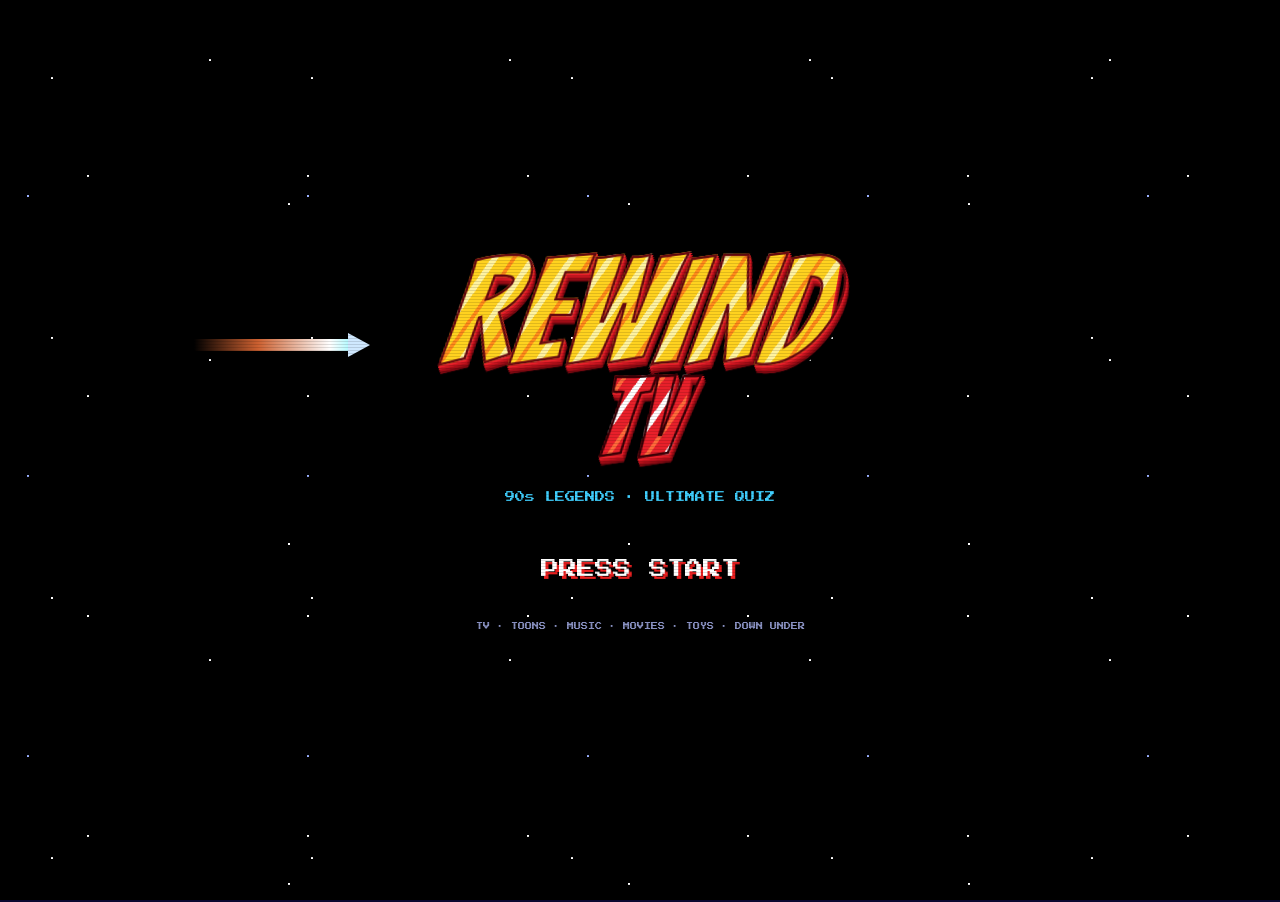
==== commit 6dcaa6cd: "REWIND TV: 16-bit arcade fighter look - Portraits are rendered small and reduced to a limited palett" ====
--- a/rewind/index.html
+++ b/rewind/index.html
@@ -13,7 +13,7 @@
   <meta name="apple-mobile-web-app-status-bar-style" content="black-translucent" />
   <link rel="preconnect" href="https://fonts.googleapis.com" />
   <link rel="preconnect" href="https://fonts.gstatic.com" crossorigin />
-  <link href="https://fonts.googleapis.com/css2?family=Bangers&family=Oswald:wght@500;700&family=Rubik:wght@500;700;900&family=VT323&display=swap" rel="stylesheet" />
+  <link href="https://fonts.googleapis.com/css2?family=Bangers&family=Press+Start+2P&family=Pixelify+Sans:wght@400;600;700&family=VT323&display=swap" rel="stylesheet" />
   <link rel="stylesheet" href="style.css" />
 </head>
 <body data-theme="saturday">
--- a/rewind/style.css
+++ b/rewind/style.css
@@ -1,457 +1,418 @@
-/* REWIND TV — built from the "fighter select" mockup: purple night city with an orange moon and
-   blossoms, brush-gradient logo, slanted blue menu plates (yellow when selected), indigo panels with
-   cyan edges and cut corners, a portrait roster, "hidden characters" silhouettes, hexagon answer
-   letters, and a fiery results card. The intro is a 90s cartoon-opening logo flying through space. */
+/* REWIND TV — a 16-bit arcade fighter look (think early-90s select screens): pixel night-stage
+   backdrop, dithered pixel portraits, "Press Start 2P" type, blue boxes with chunky white rims,
+   a flashing red select cursor, yellow-on-red health bars, ROUND 1 / FIGHT! callouts and a VS screen.
+   The intro keeps the cartoon-opening chrome logo. */
 :root {
-  --navy: #0c0a2e; --panel-a: rgba(28, 26, 92, .92); --panel-b: rgba(12, 10, 48, .94); --edge: #5a78ff; --edge2: #9ab0ff;
-  --ink: #0a0620; --text: #ffffff; --dim: #b8b4f0; --yel: #ffd21f; --org: #ff8a1a; --pink: #ff3f8e; --cyan: #5ad8ff; --violet: #8a4aff; --ok: #3ef0a0; --bad: #ff3a5a;
-  --brush: "Bangers", "Impact", sans-serif; --ui: "Oswald", "Arial Narrow", sans-serif; --body: "Rubik", system-ui, sans-serif; --led: "VT323", monospace;
-  --c1: var(--pink); --c2: var(--cyan); --c3: var(--yel); --c4: var(--violet); --c5: var(--ok); --c6: var(--org); --good: var(--ok);
-  --cut: polygon(10px 0, 100% 0, 100% calc(100% - 10px), calc(100% - 10px) 100%, 0 100%, 0 10px);
+  --a: #3038c0; --b: #181470; --box: #0a0830; --rim: #ffffff; --rim2: #8890e0; --ink: #000000;
+  --yel: #ffd21f; --red: #e82020; --org: #ff8a1a; --grn: #20d060; --cyan: #40d0ff; --dim: #a8b0f0; --text: #ffffff;
+  --pix: "Press Start 2P", monospace; --body: "Pixelify Sans", "VT323", monospace; --led: "VT323", monospace; --brush: "Bangers", "Impact", sans-serif;
+  --c1: #ff4a8a; --c2: var(--cyan); --c3: var(--yel); --c4: #9a6aff; --c5: var(--grn); --c6: var(--org); --good: var(--grn); --bad: var(--red);
   color-scheme: dark;
 }
 * { box-sizing: border-box; -webkit-tap-highlight-color: transparent; }
 html, body { margin: 0; min-height: 100%; overflow-x: hidden; }
-body { background: var(--navy); color: var(--text); font-family: var(--body); font-weight: 500; user-select: none; -webkit-user-select: none; }
+body { background: var(--box); color: var(--text); font-family: var(--body); font-size: 17px; line-height: 1.35; -webkit-font-smoothing: none; user-select: none; -webkit-user-select: none; }
 input { user-select: text; -webkit-user-select: text; }
 button, input { font: inherit; color: inherit; }
 button { cursor: pointer; background: none; border: 0; padding: 0; }
 button:disabled { cursor: default; }
+#fx, #static { image-rendering: pixelated; }
 #fx { position: fixed; inset: 0; z-index: 0; }
 #static { position: fixed; inset: 0; z-index: 90; pointer-events: none; opacity: 0; }
-#scan { position: fixed; inset: 0; z-index: 80; pointer-events: none; background: repeating-linear-gradient(0deg, rgba(0,0,0,.06) 0 1px, transparent 1px 3px); }
+#scan { position: fixed; inset: 0; z-index: 80; pointer-events: none; background: repeating-linear-gradient(0deg, rgba(0,0,0,.12) 0 1px, transparent 1px 3px); }
 body.noscan #scan { display: none; }
 #osd, #bug { display: none; }
 #tv { position: relative; z-index: 2; min-height: 100vh; min-height: 100dvh; overflow-x: clip; }
 #app { max-width: 520px; margin: 0 auto; padding: calc(12px + env(safe-area-inset-top)) 12px calc(30px + env(safe-area-inset-bottom)); }
-
-/* ---------- panels (indigo, cyan edge, cut corners) ---------- */
-.panel, .menu, .records, .qcard, .ocard, .yb, .ydisp, .lu, .vjcard, .selpreview, .selgrid, .copick, .hp, .adbreak, .pass, .rcard, .ident, .howto, .bubble, .secs, .pick, .pp, .packbar, .rec, .st, .cs, .setrow, .hcard, .dres, .mbox, .cohost, .unlock, .fact, .perkline, .vjbuzz {
-  background: linear-gradient(180deg, var(--panel-a), var(--panel-b)); color: var(--text);
-  border: 2px solid var(--edge); box-shadow: inset 0 0 0 1px rgba(154,176,255,.25), inset 0 0 18px rgba(90,120,255,.25), 0 6px 18px rgba(0,0,0,.45);
-  clip-path: var(--cut);
+img.av, .av { image-rendering: pixelated; }
+
+/* ---------- the arcade box ---------- */
+.panel, .menu, .records, .qcard, .ocard, .yb, .ydisp, .lu, .vjcard, .selpreview, .selgrid, .copick, .hp, .adbreak, .pass, .rcard, .ident, .howto, .bubble, .secs, .pick, .pp, .packbar, .rec, .st, .cs, .setrow, .hcard, .dres, .mbox, .cohost, .unlock, .fact, .perkline, .vjbuzz, .legend {
+  background: linear-gradient(180deg, var(--a) 0 50%, var(--b) 50% 100%); background: var(--box); color: var(--text);
+  border: 4px solid var(--rim); box-shadow: 0 0 0 4px var(--ink), inset 0 0 0 2px var(--rim2);
 }
-h3, h4 { margin: 0; font-weight: 700; }
-.brush { font-family: var(--brush); font-weight: 400; letter-spacing: 1px; font-size: 28px; line-height: 1; margin: 0 0 10px; position: relative; display: inline-block; transform: rotate(-2deg);
-  background: linear-gradient(180deg, #fff6a0 0%, var(--yel) 40%, var(--org) 100%); -webkit-background-clip: text; background-clip: text; color: transparent;
-  -webkit-text-stroke: 1.5px var(--ink); filter: drop-shadow(2px 3px 0 var(--ink)); }
-.brush::after { content: ""; position: absolute; left: -4%; right: -10%; bottom: 2px; height: 7px; z-index: -1; background: linear-gradient(90deg, transparent, var(--bad) 20%, var(--org) 80%, transparent); transform: skewX(-30deg); opacity: .85; }
-.h3, .list h4 { font-family: var(--brush); font-weight: 400; letter-spacing: 1px; font-size: 24px; margin: 20px 0 10px; color: var(--yel); text-shadow: 2px 2px 0 var(--ink); }
-.sub { font-size: 14px; line-height: 1.45; color: var(--dim); text-align: center; margin: 0 0 14px; text-shadow: 1px 1px 0 var(--ink); }
-.logo.small, .sel-title { display: block; text-align: center; font-family: var(--brush); font-weight: 400; letter-spacing: 1.5px; font-size: clamp(30px, 9vw, 40px); margin: 4px 0 14px; transform: rotate(-2deg) skewX(-6deg);
-  background: linear-gradient(180deg, #fff6a0, var(--yel) 40%, var(--org) 70%, var(--pink)); -webkit-background-clip: text; background-clip: text; color: transparent; -webkit-text-stroke: 1.5px var(--ink); filter: drop-shadow(3px 3px 0 var(--ink)); }
-
-/* ---------- buttons ---------- */
-.go, .plate { position: relative; display: block; width: 100%; margin: 10px 0; padding: 11px 16px; text-align: center; font-family: var(--ui); font-weight: 700; font-style: italic; font-size: 18px; letter-spacing: .5px; text-transform: uppercase; color: #fff;
-  background: linear-gradient(180deg, #2a3cb0, #141e6a); border: 2px solid var(--edge); transform: skewX(-12deg); box-shadow: inset 0 1px 0 rgba(255,255,255,.3), 0 4px 0 var(--ink); transition: transform .08s, filter .1s; }
-.go > *, .plate > * { display: inline-block; transform: skewX(12deg); }
-.go:active:not(:disabled), .plate:active { transform: skewX(-12deg) translateY(3px); box-shadow: inset 0 1px 0 rgba(255,255,255,.3), 0 1px 0 var(--ink); }
+h3, h4 { margin: 0; font-weight: 400; }
+.brush, .h3, .list h4, .logo.small, .sel-title, .iname, .mbox h3, .adtitle {
+  font-family: var(--pix); font-weight: 400; color: var(--yel); text-shadow: 3px 3px 0 #a00000, -1px -1px 0 #000, 1px -1px 0 #000, -1px 1px 0 #000; letter-spacing: 1px; line-height: 1.3; }
+.brush { font-size: 14px; margin: 0 0 10px; display: block; }
+.h3, .list h4 { font-size: 12px; margin: 20px 0 10px; }
+.logo.small, .sel-title { display: block; text-align: center; font-size: clamp(16px, 5vw, 22px); margin: 6px 0 16px; }
+.sub { font-size: 16px; line-height: 1.4; color: var(--dim); text-align: center; margin: 0 0 14px; text-shadow: 2px 2px 0 #000; }
+
+/* ---------- buttons: blue boxes, red flashing cursor when selected ---------- */
+.go, .plate { position: relative; display: block; width: 100%; margin: 10px 0; padding: 12px 10px; text-align: center; font-family: var(--pix); font-size: 12px; line-height: 1.4; color: #fff; text-transform: uppercase; text-shadow: 2px 2px 0 #000;
+  background: var(--a); border: 4px solid var(--rim); box-shadow: 0 0 0 4px var(--ink), inset 0 -6px 0 var(--b); }
+.go:active:not(:disabled), .plate:active { transform: translateY(2px); }
 .go:disabled { opacity: .4; }
-.go.big { font-size: 20px; padding: 13px; }
-.go.huge, .plate:hover, .plate:focus-visible, .plates .col:first-child .plate:first-child { color: var(--navy); background: linear-gradient(180deg, #fff3a0, var(--yel) 45%, #f0a800); border-color: #fff1a0; text-shadow: none; outline: none; }
-.go.huge { font-size: 22px; padding: 14px; animation: glowpulse 1.4s ease-in-out infinite; }
-@keyframes glowpulse { 50% { box-shadow: inset 0 1px 0 rgba(255,255,255,.5), 0 4px 0 var(--ink), 0 0 22px rgba(255,210,31,.7); } }
-.go.small { width: auto; padding: 6px 12px; font-size: 15px; margin: 8px 0 0; }
-.go.danger { background: linear-gradient(180deg, #ff6a7a, #b0102a); border-color: #ffaab0; }
-.mini { display: inline-block; margin: 6px auto; padding: 6px 12px; font-family: var(--ui); font-weight: 700; font-style: italic; font-size: 14px; text-transform: uppercase; background: linear-gradient(180deg, #2a3cb0, #141e6a); border: 2px solid var(--edge); transform: skewX(-12deg); }
-.back { display: inline-block; margin-bottom: 10px; padding: 6px 14px; font-family: var(--ui); font-weight: 700; font-style: italic; font-size: 15px; text-transform: uppercase; background: linear-gradient(180deg, #2a3cb0, #141e6a); border: 2px solid var(--edge); transform: skewX(-12deg); }
-.link { color: var(--dim); padding: 6px; font-size: 13px; text-decoration: underline; }
-.row2 { display: flex; gap: 12px; } .row2 .go { flex: 1; }
-.tog { min-width: 64px; padding: 6px 10px; font-family: var(--ui); font-weight: 700; font-size: 15px; background: #2a2650; border: 2px solid var(--edge); transform: skewX(-12deg); }
-.tog.on { color: var(--navy); background: linear-gradient(180deg, #fff3a0, var(--yel)); }
-.badge { display: inline-block; min-width: 22px; margin-left: 6px; padding: 0 6px; font-style: normal; font-size: 13px; text-align: center; color: #fff; background: var(--bad); border-radius: 10px; animation: blink 1s steps(2) infinite; }
-@keyframes blink { 50% { opacity: .4; } }
-
-/* ---------- avatars ---------- */
-.av { display: block; width: 100%; height: auto; overflow: visible; }
-img.av.art { object-fit: cover; object-position: top; aspect-ratio: 200 / 240; }
-.av.bob .headg { animation: headbob 3s ease-in-out infinite; transform-origin: 100px 150px; }
-.av .eyes { animation: eyeblink 5s infinite; transform-box: fill-box; transform-origin: center; }
-.av .prop { animation: spin .5s linear infinite; transform-box: fill-box; transform-origin: center; }
-.av .tw, .av .glow { animation: tw 1.4s ease-in-out infinite; }
-.av .flick { animation: flick .3s steps(2) infinite; }
-@keyframes headbob { 50% { transform: translateY(1.5px) rotate(-1deg); } }
-@keyframes eyeblink { 0%, 94%, 100% { transform: scaleY(1); } 96% { transform: scaleY(.1); } }
-@keyframes spin { to { rotate: 360deg; } }
-@keyframes tw { 50% { opacity: .25; } }
-@keyframes flick { 50% { transform: translateY(2px) scaleY(.97); } }
-.av.tiny { width: 40px; border: 2px solid var(--edge); background: #1a1650; clip-path: var(--cut); }
-body.still .av .headg, body.still .av .eyes { animation: none; }
-
-/* ---------- intro: logo flies in through space ---------- */
+.go.big { font-size: 13px; padding: 14px; }
+.go.huge, .plate:hover, .plate:focus-visible, .plates .col:first-child .plate:first-child { color: var(--yel); border-color: var(--red); outline: none; animation: cursor .5s steps(2) infinite; }
+.go.huge { font-size: 15px; padding: 15px; background: var(--red); box-shadow: 0 0 0 4px var(--ink), inset 0 -6px 0 #900000; color: #fff; border-color: var(--yel); }
+@keyframes cursor { 50% { border-color: var(--yel); } }
+.go.small { width: auto; padding: 8px 10px; font-size: 10px; margin: 8px 0 0; }
+.go.danger { background: var(--red); box-shadow: 0 0 0 4px var(--ink), inset 0 -6px 0 #900000; }
+.mini, .back { display: inline-block; margin: 6px auto; padding: 8px 10px; font-family: var(--pix); font-size: 9px; color: #fff; background: var(--a); border: 3px solid var(--rim); box-shadow: 0 0 0 3px var(--ink); text-shadow: 1px 1px 0 #000; }
+.back { margin: 0 0 12px; }
+.link { color: var(--dim); padding: 6px; font-family: var(--pix); font-size: 8px; text-decoration: underline; }
+.row2 { display: flex; gap: 14px; } .row2 .go { flex: 1; }
+.tog { min-width: 60px; padding: 8px 10px; font-family: var(--pix); font-size: 10px; background: #303050; border: 3px solid var(--rim); box-shadow: 0 0 0 3px var(--ink); }
+.tog.on { color: #000; background: var(--grn); }
+.badge { display: inline-block; margin-left: 6px; padding: 2px 5px; font-style: normal; font-size: 9px; color: #fff; background: var(--red); border: 2px solid #fff; animation: blink .6s steps(2) infinite; }
+@keyframes blink { 50% { opacity: .2; } }
+
+/* ---------- portraits ---------- */
+.av { display: block; width: 100%; height: auto; }
+img.av.px, img.av.art { aspect-ratio: 96 / 115; object-fit: cover; object-position: top; }
+.av.tiny { width: 40px; border: 2px solid var(--rim); box-shadow: 0 0 0 2px var(--ink); background: var(--b); }
+
+/* ---------- intro (cartoon-opening logo through space) ---------- */
 .intro { position: relative; min-height: calc(100dvh - 40px); display: flex; flex-direction: column; align-items: center; justify-content: center; text-align: center; }
 .space { position: fixed; inset: 0; z-index: -1; background:
-  radial-gradient(1.5px 1.5px at 20% 30%, #fff 50%, transparent 51%), radial-gradient(1px 1px at 70% 20%, #fff 50%, transparent 51%), radial-gradient(1.5px 1.5px at 40% 80%, #fff 50%, transparent 51%),
-  radial-gradient(1px 1px at 85% 60%, #fff 50%, transparent 51%), radial-gradient(1px 1px at 10% 70%, #fff 50%, transparent 51%), radial-gradient(2px 2px at 60% 50%, #9ab0ff 50%, transparent 51%),
-  radial-gradient(ellipse at 50% 45%, #1a0a40 0%, #000 70%); background-size: 260px 260px, 300px 300px, 220px 220px, 340px 340px, 280px 280px, 400px 400px, 100% 100%; animation: drift 40s linear infinite; }
-@keyframes drift { to { background-position: 260px 520px, -300px 600px, 220px 440px, -340px 680px, 280px 560px, 400px 800px, 0 0; } }
-.intro-logo { display: flex; flex-direction: column; align-items: center; line-height: .82; font-family: var(--brush); font-weight: 400; animation: flyin 1.4s cubic-bezier(.15,.9,.25,1) both; }
+  radial-gradient(2px 2px at 20% 30%, #fff 50%, transparent 51%), radial-gradient(2px 2px at 70% 20%, #fff 50%, transparent 51%), radial-gradient(2px 2px at 40% 80%, #fff 50%, transparent 51%),
+  radial-gradient(2px 2px at 85% 60%, #fff 50%, transparent 51%), radial-gradient(2px 2px at 10% 70%, #9ab0ff 50%, transparent 51%), #000; background-size: 260px 260px, 300px 300px, 220px 220px, 340px 340px, 280px 280px, 100% 100%; animation: drift 40s steps(160) infinite; }
+@keyframes drift { to { background-position: 260px 520px, -300px 600px, 220px 440px, -340px 680px, 280px 560px, 0 0; } }
+.intro-logo { display: flex; flex-direction: column; align-items: center; line-height: .82; font-family: var(--brush); animation: flyin 1.4s cubic-bezier(.15,.9,.25,1) both; }
 .intro-logo span { display: block; font-size: clamp(84px, 27vw, 150px); letter-spacing: 2px; transform: skewX(-10deg);
-  background: repeating-linear-gradient(118deg, #fff3a0 0 6px, var(--yel) 6px 18px, var(--org) 18px 22px, var(--yel) 22px 34px); -webkit-background-clip: text; background-clip: text; color: transparent;
-  -webkit-text-stroke: 2.5px #6a0a10;
-  filter: drop-shadow(1px 2px 0 #e8202a) drop-shadow(1px 2px 0 #c4141e) drop-shadow(1px 2px 0 #a00c16) drop-shadow(1px 2px 0 #7a0810) drop-shadow(2px 3px 0 #000) drop-shadow(0 0 24px rgba(255,120,40,.45)); }
+  background: repeating-linear-gradient(118deg, #fff3a0 0 6px, var(--yel) 6px 18px, var(--org) 18px 22px, var(--yel) 22px 34px); -webkit-background-clip: text; background-clip: text; color: transparent; -webkit-text-stroke: 2.5px #6a0a10;
+  filter: drop-shadow(1px 2px 0 #e8202a) drop-shadow(1px 2px 0 #c4141e) drop-shadow(1px 2px 0 #a00c16) drop-shadow(1px 2px 0 #7a0810) drop-shadow(2px 3px 0 #000); }
 .intro-logo .w2 { font-size: clamp(64px, 20vw, 110px); background: repeating-linear-gradient(118deg, #fff 0 6px, #e8202a 6px 18px, #ff6a3a 18px 22px, #e8202a 22px 34px); -webkit-background-clip: text; background-clip: text; -webkit-text-stroke-color: #3a0006; }
-@keyframes flyin { 0% { transform: translateZ(0) scale(.05) rotate(-25deg); opacity: 0; filter: blur(6px); } 60% { transform: scale(1.12) rotate(3deg); opacity: 1; filter: blur(0); } 100% { transform: scale(1) rotate(0); } }
-.jet { position: absolute; top: 38%; left: 0; right: 0; height: 30px; pointer-events: none; overflow: visible; }
-.jet i { position: absolute; left: -40%; top: 0; width: 160px; height: 12px; border-radius: 50% 0 0 50%;
-  background: linear-gradient(90deg, rgba(255,80,40,0), rgba(255,120,60,.8) 40%, #fff 85%, #9ff8ff); filter: blur(.5px); box-shadow: 0 0 22px 6px rgba(255,90,60,.5);
-  animation: jet 3.2s cubic-bezier(.5,0,.6,1) .9s infinite; }
+@keyframes flyin { 0% { transform: scale(.05) rotate(-25deg); opacity: 0; } 60% { transform: scale(1.12) rotate(3deg); opacity: 1; } 100% { transform: none; } }
+.jet { position: absolute; top: 38%; left: 0; right: 0; height: 30px; pointer-events: none; }
+.jet i { position: absolute; left: -40%; top: 0; width: 160px; height: 12px; background: linear-gradient(90deg, rgba(255,80,40,0), rgba(255,120,60,.8) 40%, #fff 85%, #9ff8ff); animation: jet 3.2s cubic-bezier(.5,0,.6,1) .9s infinite; }
 .jet i::after { content: ""; position: absolute; right: -16px; top: -6px; border-left: 22px solid #cfe8ff; border-top: 12px solid transparent; border-bottom: 12px solid transparent; }
 @keyframes jet { 0% { transform: translate(0, 40px) rotate(-8deg); opacity: 0; } 8% { opacity: 1; } 45% { transform: translate(170vw, -60px) rotate(-8deg); opacity: 1; } 46%, 100% { opacity: 0; transform: translate(170vw, -60px); } }
-.intro-tag { margin-top: 22px; font-family: var(--ui); font-weight: 700; font-style: italic; letter-spacing: 3px; font-size: 15px; color: var(--cyan); text-shadow: 0 0 10px rgba(90,216,255,.6); animation: rise 1s .9s both; }
-.press { margin: 40px auto 10px; padding: 12px 22px; font-family: var(--brush); font-size: 34px; letter-spacing: 3px; color: var(--yel); text-shadow: 3px 3px 0 #a00c16, 5px 5px 0 #000; animation: blink 1s steps(2) infinite, rise 1s 1.2s both; }
-.intro-foot { margin-top: 18px; font-family: var(--ui); font-size: 12px; letter-spacing: 2px; color: #8a86c0; }
+.intro-tag { margin-top: 26px; font-family: var(--pix); font-size: 10px; line-height: 1.6; color: var(--cyan); text-shadow: 2px 2px 0 #000; animation: rise 1s .9s both; }
+.press { margin: 40px auto 10px; padding: 12px 16px; font-family: var(--pix); font-size: 18px; color: #fff; text-shadow: 3px 3px 0 var(--red); animation: blink 1s steps(2) infinite, rise 1s 1.2s both; }
+.intro-foot { margin-top: 18px; font-family: var(--pix); font-size: 7px; line-height: 1.8; color: #8890c0; }
 @keyframes rise { from { opacity: 0; translate: 0 12px; } }
 
 /* ---------- home ---------- */
 .home { display: flex; flex-direction: column; }
-.hero { position: relative; height: 330px; margin: 0 -12px; }
+.hero { position: relative; height: 320px; margin: 0 -12px; }
 .lineup { position: absolute; inset: 0; }
-.lineup > div { position: absolute; bottom: 0; filter: drop-shadow(0 0 14px rgba(0,0,0,.6)); }
+.lineup > div { position: absolute; bottom: 0; }
 .lu-me { right: 30%; width: 44%; z-index: 4; bottom: -6px !important; }
 .lu-0 { right: -4%; width: 40%; z-index: 3; }
-.lu-1 { right: 52%; width: 34%; z-index: 2; bottom: 30px !important; opacity: .95; }
-.lu-2 { right: 14%; width: 30%; z-index: 1; bottom: 120px !important; opacity: .85; }
-.lu-3 { left: -6%; width: 30%; z-index: 1; bottom: 110px !important; opacity: .8; }
-.brand { position: absolute; left: 14px; top: 6px; z-index: 6; transform: rotate(-4deg); }
+.lu-1 { right: 52%; width: 34%; z-index: 2; bottom: 30px !important; }
+.lu-2 { right: 14%; width: 30%; z-index: 1; bottom: 120px !important; }
+.lu-3 { left: -6%; width: 30%; z-index: 1; bottom: 110px !important; }
+.brand { position: absolute; left: 12px; top: 6px; z-index: 6; }
 .logo { margin: 0; font-family: var(--brush); font-weight: 400; line-height: .85; letter-spacing: 2px; }
-.logo span { display: block; font-size: clamp(56px, 17vw, 84px);
-  background: linear-gradient(180deg, #fff6a0 0%, var(--yel) 30%, var(--org) 60%, var(--pink) 100%); -webkit-background-clip: text; background-clip: text; color: transparent;
-  -webkit-text-stroke: 2px var(--ink); filter: drop-shadow(3px 4px 0 var(--ink)) drop-shadow(0 0 16px rgba(255,90,140,.45)); }
-.logo span + span { margin-left: 34px; background: linear-gradient(180deg, #ffd0ea, var(--pink) 45%, #c01070); -webkit-background-clip: text; background-clip: text; }
-.tag { margin: 6px 0 0 12px; font-family: var(--brush); font-size: 20px; letter-spacing: 1px; color: #fff; text-shadow: 2px 2px 0 var(--ink); transform: skewX(-8deg); }
-.plates { display: grid; grid-template-columns: 1fr 1fr; gap: 0 14px; position: relative; z-index: 5; margin-top: -12px; }
-.plate { margin: 6px 0; padding: 8px 10px; font-size: 16px; }
-.plates .col:first-child .plate:first-child::before, .plate:hover::before, .plate:focus-visible::before { content: "‹"; position: absolute; left: 6px; top: 50%; transform: translateY(-52%) skewX(12deg); font-size: 22px; color: #b07000; }
-.plates .col:first-child .plate:first-child::after, .plate:hover::after, .plate:focus-visible::after { content: "›"; position: absolute; right: 6px; top: 50%; transform: translateY(-52%) skewX(12deg); font-size: 22px; color: #b07000; }
-.plates:hover .col:first-child .plate:first-child:not(:hover) { color: #fff; background: linear-gradient(180deg, #2a3cb0, #141e6a); border-color: var(--edge); }
-.plates:hover .col:first-child .plate:first-child:not(:hover)::before, .plates:hover .col:first-child .plate:first-child:not(:hover)::after { content: none; }
-.padhint { display: flex; align-items: center; gap: 6px; margin: 8px 4px 16px; font-family: var(--ui); font-weight: 700; font-style: italic; font-size: 13px; color: #fff; text-shadow: 1px 1px 0 var(--ink); }
-.padhint i { display: inline-grid; place-items: center; width: 20px; height: 20px; border-radius: 50%; font-style: normal; font-size: 11px; color: #fff; border: 2px solid rgba(255,255,255,.6); }
-.padhint .ba { background: #1a9a4a; } .padhint .bb { background: #c01a2a; margin-left: 10px; }
+.logo span { display: block; font-size: clamp(54px, 16vw, 80px); transform: skewX(-10deg);
+  background: repeating-linear-gradient(118deg, #fff3a0 0 5px, var(--yel) 5px 14px, var(--org) 14px 17px, var(--yel) 17px 26px); -webkit-background-clip: text; background-clip: text; color: transparent; -webkit-text-stroke: 2px #6a0a10;
+  filter: drop-shadow(1px 2px 0 #e8202a) drop-shadow(1px 2px 0 #a00c16) drop-shadow(2px 3px 0 #000); }
+.logo span + span { margin-left: 30px; background: repeating-linear-gradient(118deg, #fff 0 5px, #e8202a 5px 14px, #ff6a3a 14px 17px, #e8202a 17px 26px); -webkit-background-clip: text; background-clip: text; }
+.tag { margin: 8px 0 0 6px; font-family: var(--pix); font-size: 8px; line-height: 1.6; color: #fff; text-shadow: 2px 2px 0 #000; }
+.plates { display: grid; grid-template-columns: 1fr 1fr; gap: 0 14px; position: relative; z-index: 5; margin-top: -10px; }
+.plate { margin: 8px 0; padding: 10px 6px; font-size: 10px; }
+.plates .col:first-child .plate:first-child::before, .plate:hover::before, .plate:focus-visible::before { content: "▶"; position: absolute; left: 4px; top: 50%; transform: translateY(-50%); color: var(--red); font-size: 10px; }
+.plates:hover .col:first-child .plate:first-child:not(:hover) { color: #fff; border-color: var(--rim); animation: none; }
+.plates:hover .col:first-child .plate:first-child:not(:hover)::before { content: none; }
+.padhint { display: flex; align-items: center; gap: 6px; margin: 10px 2px 18px; font-family: var(--pix); font-size: 8px; color: #fff; text-shadow: 2px 2px 0 #000; }
+.padhint i { display: inline-grid; place-items: center; width: 18px; height: 18px; font-style: normal; font-size: 8px; border: 2px solid #fff; }
+.padhint .ba { background: #108a40; } .padhint .bb { background: #a01020; margin-left: 10px; }
 .padhint span { margin-left: auto; color: var(--yel); }
-.panel { padding: 12px; margin-bottom: 14px; }
+.panel { padding: 12px; margin-bottom: 18px; }
 .rgrid { display: grid; grid-template-columns: repeat(auto-fill, minmax(72px, 1fr)); gap: 6px; }
-.rtile { position: relative; aspect-ratio: .86; overflow: hidden; background: linear-gradient(180deg, #5a2aa0, #2a1460); border: 2px solid #b8a0ff; box-shadow: inset 0 0 12px rgba(0,0,0,.5); }
-.rtile .av { width: 118%; margin: -2% -9% 0; }
-.rtile b { position: absolute; left: 0; right: 0; bottom: 0; padding: 2px 3px; font-family: var(--ui); font-weight: 700; font-size: 10px; text-transform: uppercase; letter-spacing: .3px; text-align: center; background: linear-gradient(0deg, rgba(10,6,32,.95), rgba(10,6,32,0)); white-space: nowrap; overflow: hidden; text-overflow: ellipsis; }
-.rtile.you { border-color: var(--yel); background: linear-gradient(180deg, #2a5ad0, #142a6a); }
-.rtile.next { border-color: var(--bad); animation: nextpulse 1.2s ease-in-out infinite; }
-@keyframes nextpulse { 50% { box-shadow: 0 0 14px var(--bad), inset 0 0 12px rgba(0,0,0,.5); } }
+.rtile { position: relative; overflow: hidden; background: #5058d0; border: 3px solid var(--rim2); }
+.rtile .av { width: 100%; }
+.rtile b { display: block; padding: 3px 2px; font-family: var(--pix); font-weight: 400; font-size: 6px; line-height: 1.4; text-align: center; background: var(--b); white-space: nowrap; overflow: hidden; text-overflow: ellipsis; }
+.rtile.you { border-color: var(--cyan); }
+.rtile.next { border-color: var(--red); animation: cursor .5s steps(2) infinite; }
 .hgrid { display: grid; grid-template-columns: repeat(auto-fill, minmax(56px, 1fr)); gap: 6px; }
-.htile { position: relative; aspect-ratio: .86; background: linear-gradient(180deg, #3a1a6a, #12082a); border: 2px solid #6a50b0; overflow: hidden; }
-.htile::before { content: ""; position: absolute; left: 18%; right: 18%; top: 16%; height: 36%; border-radius: 50% 50% 40% 40%; background: #05020f; }
-.htile::after { content: ""; position: absolute; left: 6%; right: 6%; bottom: -10%; height: 46%; border-radius: 45% 45% 0 0; background: #05020f; }
-.htile span { position: absolute; inset: 0; z-index: 1; display: grid; place-items: center; font-family: var(--brush); font-size: 32px; color: var(--yel); text-shadow: 2px 2px 0 var(--ink); }
+.htile { position: relative; aspect-ratio: .84; background: #202060; border: 3px solid #5058a0; overflow: hidden; }
+.htile::before { content: ""; position: absolute; left: 22%; right: 22%; top: 14%; height: 36%; background: #000; }
+.htile::after { content: ""; position: absolute; left: 8%; right: 8%; bottom: 0; height: 40%; background: #000; }
+.htile span { position: absolute; inset: 0; z-index: 1; display: grid; place-items: center; font-family: var(--pix); font-size: 18px; color: var(--yel); text-shadow: 2px 2px 0 var(--red); }
 .foot2 { display: flex; justify-content: space-between; margin-top: 4px; }
 
 /* ---------- lists ---------- */
-.copick { display: flex; flex-wrap: wrap; align-items: center; gap: 8px; padding: 8px 10px; margin: 0 0 12px; font-family: var(--ui); font-weight: 700; font-size: 14px; }
-.copick.empty { justify-content: center; color: var(--dim); font-weight: 500; }
-.copick button { position: relative; display: flex; align-items: center; gap: 4px; padding: 3px 8px; border: 2px solid var(--edge); background: rgba(0,0,0,.3); font-weight: 700; transform: skewX(-10deg); }
-.copick button .av.tiny { width: 30px; border: 0; }
+.copick { display: flex; flex-wrap: wrap; align-items: center; gap: 8px; padding: 8px 10px; margin: 0 0 16px; font-family: var(--pix); font-size: 8px; }
+.copick.empty { justify-content: center; font-family: var(--body); font-size: 15px; color: var(--dim); }
+.copick button { position: relative; display: flex; align-items: center; gap: 4px; padding: 3px 6px; border: 2px solid var(--rim2); background: var(--a); font-family: var(--pix); font-size: 8px; }
+.copick button .av.tiny { width: 30px; border: 0; box-shadow: none; }
 .copick button small { position: absolute; bottom: -8px; right: -8px; font-size: 14px; }
-.copick button.on { background: linear-gradient(180deg, #fff3a0, var(--yel)); color: var(--navy); }
-.lineup-grid, .lineup { }
-.lineup.grid3 { position: static; }
+.copick button.on { border-color: var(--red); color: var(--yel); }
+.screen.list .lineup { display: grid; grid-template-columns: repeat(3, 1fr); gap: 10px; margin-bottom: 16px; position: static; }
 .lu { padding: 8px 4px; text-align: center; }
-.lu span { display: block; font-family: var(--ui); font-size: 12px; color: var(--cyan); }
-.lu b { display: block; font-size: 20px; margin: 2px 0; } .lu small { font-family: var(--ui); font-weight: 700; font-size: 11px; text-transform: uppercase; }
-.lu.fin { background: linear-gradient(180deg, #ff6a3a, #a01020); }
-.screen.list .lineup { display: grid; grid-template-columns: repeat(3, 1fr); gap: 8px; margin-bottom: 14px; position: static; }
-.cohost { display: flex; align-items: center; justify-content: center; gap: 8px; font-size: 14px; margin: 10px auto; padding: 6px 10px; }
+.lu span { display: block; font-family: var(--pix); font-size: 7px; color: var(--cyan); }
+.lu b { display: block; font-size: 20px; margin: 4px 0; } .lu small { font-family: var(--pix); font-size: 6px; line-height: 1.4; }
+.lu.fin { background: #900010; }
+.cohost { display: flex; align-items: center; justify-content: center; gap: 8px; font-size: 15px; margin: 10px auto; padding: 6px 10px; }
 .cohost .av.tiny { width: 30px; }
 .cohost.big { justify-content: flex-start; padding: 10px; }
-.cohost.big .av { width: 80px; flex: none; background: linear-gradient(180deg, #5a2aa0, #2a1460); border: 2px solid #b8a0ff; }
-.cohost.big b { font-family: var(--brush); font-weight: 400; font-size: 22px; color: var(--yel); }
-.cohost.big p { margin: 4px 0 0; font-size: 13px; color: var(--dim); }
+.cohost.big .av { width: 80px; flex: none; background: #5058d0; border: 3px solid var(--rim2); }
+.cohost.big b { font-family: var(--pix); font-size: 10px; color: var(--yel); }
+.cohost.big p { margin: 6px 0 0; font-size: 14px; color: var(--dim); }
 
 /* crew */
-.crew { display: grid; gap: 14px; }
+.crew { display: grid; gap: 16px; }
 .vjcard { display: flex; gap: 12px; padding: 10px; }
-.vjcard > .av, .vjcard .sil { width: 100px; flex: none; overflow: hidden; background: linear-gradient(180deg, #5a2aa0, #2a1460); border: 2px solid #b8a0ff; }
-.vjcard .sil .av { filter: brightness(0) opacity(.7); }
+.vjcard > .av, .vjcard .sil { width: 96px; flex: none; overflow: hidden; background: #5058d0; border: 3px solid var(--rim2); }
+.vjcard .sil .av { filter: brightness(0) opacity(.75); }
 .vjcard.co { border-color: var(--yel); }
 .vji { flex: 1; min-width: 0; }
-.vji b { font-family: var(--brush); font-weight: 400; letter-spacing: 1px; font-size: 24px; display: block; color: var(--yel); text-shadow: 2px 2px 0 var(--ink); }
-.vji small { display: block; font-size: 13px; color: var(--dim); line-height: 1.35; }
-.perkline { font-size: 13px; margin: 6px 0 2px; padding: 4px 8px; }
-.colv { font-family: var(--ui); font-weight: 700; font-size: 13px; color: var(--cyan); margin: 4px 0; }
-.bars { display: grid; grid-template-columns: 1fr 1fr; gap: 3px 10px; margin-top: 4px; }
-.bars div { display: flex; align-items: center; gap: 4px; font-family: var(--ui); font-size: 11px; }
-.bars span { width: 34px; color: var(--dim); } .bars i { height: 6px; background: linear-gradient(90deg, var(--org), var(--yel)); transform: skewX(-20deg); }
+.vji b { font-family: var(--pix); font-weight: 400; font-size: 10px; line-height: 1.5; display: block; color: var(--yel); text-shadow: 2px 2px 0 #a00000; }
+.vji small { display: block; font-size: 14px; color: var(--dim); line-height: 1.3; }
+.perkline { font-size: 14px; margin: 6px 0 2px; padding: 4px 6px; }
+.colv { font-family: var(--pix); font-size: 8px; color: var(--cyan); margin: 6px 0; }
+.bars { display: grid; grid-template-columns: 1fr 1fr; gap: 4px 10px; margin-top: 4px; }
+.bars div { display: flex; align-items: center; gap: 4px; font-family: var(--pix); font-size: 6px; }
+.bars span { width: 30px; color: var(--dim); } .bars i { height: 6px; background: var(--yel); box-shadow: 0 0 0 1px #000; }
 
 /* rival select */
-.selpreview { display: flex; gap: 12px; padding: 10px; margin-bottom: 12px; }
-.spav { position: relative; width: 120px; flex: none; overflow: hidden; background: linear-gradient(180deg, #5a2aa0, #2a1460); border: 2px solid #b8a0ff; }
-.spav .p1 { position: absolute; top: 3px; left: 3px; font-family: var(--ui); font-weight: 700; font-size: 11px; background: var(--bad); color: #fff; padding: 0 6px; transform: skewX(-12deg); }
+.selpreview { display: flex; gap: 12px; padding: 10px; margin-bottom: 16px; }
+.spav { position: relative; width: 124px; flex: none; overflow: hidden; background: #000; border: 3px solid var(--rim); }
+.spav .p1 { position: absolute; top: 3px; left: 3px; font-family: var(--pix); font-size: 8px; background: var(--red); color: #fff; padding: 2px 4px; }
 .spinfo { flex: 1; min-width: 0; }
-.spinfo b { display: block; font-family: var(--brush); font-weight: 400; letter-spacing: 1px; font-size: 26px; line-height: 1; color: var(--yel); text-shadow: 2px 2px 0 var(--ink); }
-.spinfo em { display: block; font-style: italic; font-family: var(--ui); font-weight: 700; font-size: 13px; color: var(--pink); margin: 2px 0 4px; text-transform: uppercase; }
-.spinfo small { display: block; font-size: 13px; line-height: 1.3; color: var(--dim); margin-bottom: 4px; }
-.sprec { font-family: var(--ui); font-size: 12px; color: var(--cyan); margin-top: 6px; }
-.selgrid { display: grid; grid-template-columns: repeat(3, 1fr); gap: 6px; padding: 8px; margin-bottom: 12px; }
-.tile { position: relative; aspect-ratio: .86; overflow: hidden; padding: 0; background: linear-gradient(180deg, #5a2aa0, #2a1460); border: 2px solid #b8a0ff; }
-.tile .av { width: 118%; margin: -2% -9% 0; }
-.tile.on { border-color: var(--yel); box-shadow: 0 0 16px var(--yel); animation: selflash .6s steps(2) infinite; z-index: 1; }
-@keyframes selflash { 50% { border-color: var(--bad); box-shadow: 0 0 16px var(--bad); } }
-.tile .cur { position: absolute; top: 3px; left: 3px; font-family: var(--ui); font-weight: 700; font-size: 11px; background: var(--yel); color: var(--navy); padding: 0 5px; transform: skewX(-12deg); }
-.tile.beaten::after { content: "WIN"; position: absolute; right: 3px; bottom: 3px; font-family: var(--ui); font-weight: 700; font-size: 11px; background: var(--ok); color: var(--navy); padding: 0 5px; }
-.tile.locked { background: linear-gradient(180deg, #3a1a6a, #12082a); border-color: #6a50b0; }
-.tile .sil { position: absolute; inset: 0; filter: brightness(0); opacity: .9; }
-.tile .sil .av { width: 118%; margin: -2% -9% 0; }
-.tile.locked .q { position: absolute; inset: 0; display: grid; place-items: center; font-family: var(--brush); font-size: 36px; color: var(--yel); text-shadow: 2px 2px 0 var(--ink); }
+.spinfo b { display: block; font-family: var(--pix); font-weight: 400; font-size: 11px; line-height: 1.5; color: var(--yel); text-shadow: 2px 2px 0 #a00000; }
+.spinfo em { display: block; font-style: normal; font-family: var(--pix); font-size: 7px; line-height: 1.5; color: var(--cyan); margin: 4px 0 6px; }
+.spinfo small { display: block; font-size: 14px; line-height: 1.3; color: var(--dim); margin-bottom: 4px; }
+.sprec { font-family: var(--pix); font-size: 7px; color: var(--grn); margin-top: 8px; }
+.selgrid { display: grid; grid-template-columns: repeat(3, 1fr); gap: 6px; padding: 8px; margin-bottom: 16px; }
+.tile { position: relative; overflow: hidden; padding: 0; background: #5058d0; border: 3px solid var(--rim2); }
+.tile .av { width: 100%; }
+.tile.on { border-color: var(--red); animation: cursor .5s steps(2) infinite; z-index: 1; }
+.tile .cur { position: absolute; top: 2px; left: 2px; font-family: var(--pix); font-size: 8px; background: var(--red); color: #fff; padding: 2px 4px; }
+.tile.beaten::after { content: "WIN"; position: absolute; right: 2px; bottom: 2px; font-family: var(--pix); font-size: 7px; background: var(--grn); color: #000; padding: 2px 3px; }
+.tile.locked { background: #202060; border-color: #5058a0; }
+.tile .sil { position: absolute; inset: 0; filter: brightness(0); }
+.tile.locked .q { position: absolute; inset: 0; display: grid; place-items: center; font-family: var(--pix); font-size: 22px; color: var(--yel); text-shadow: 2px 2px 0 var(--red); }
 
 /* ---------- game ---------- */
 .game { position: relative; }
-.hud { display: flex; gap: 8px; align-items: stretch; margin-bottom: 12px; }
+.hud { display: flex; gap: 10px; align-items: stretch; margin-bottom: 14px; }
 .hp { position: relative; flex: 1; display: flex; align-items: center; gap: 8px; min-width: 0; padding: 4px 8px 4px 4px; opacity: .6; }
-.hp.on { opacity: 1; border-color: var(--yel); }
-.hp .av.tiny { width: 36px; flex: none; }
-.hp b { display: block; font-family: var(--ui); font-weight: 700; font-size: 13px; text-transform: uppercase; overflow: hidden; text-overflow: ellipsis; white-space: nowrap; }
+.hp.on { opacity: 1; }
+.hp .av.tiny { width: 34px; flex: none; }
+.hp b { display: block; font-family: var(--pix); font-weight: 400; font-size: 8px; overflow: hidden; text-overflow: ellipsis; white-space: nowrap; margin-bottom: 4px; }
 .hp > div { min-width: 0; position: relative; }
-.sc { font-family: var(--brush); font-size: 22px; line-height: 1; color: var(--yel); text-shadow: 2px 2px 0 var(--ink); letter-spacing: 1px; }
-.plus { position: absolute; left: 30px; top: -6px; font-style: normal; font-family: var(--brush); font-size: 20px; color: var(--ok); text-shadow: 2px 2px 0 var(--ink); animation: plus 1.1s ease-out forwards; pointer-events: none; }
+.sc { font-family: var(--pix); font-size: 12px; line-height: 1; color: var(--yel); text-shadow: 2px 2px 0 #a00000; }
+.plus { position: absolute; left: 30px; top: -8px; font-style: normal; font-family: var(--pix); font-size: 10px; color: var(--grn); text-shadow: 2px 2px 0 #000; animation: plus 1.1s steps(6) forwards; pointer-events: none; }
 @keyframes plus { to { transform: translateY(-24px); opacity: 0; } }
 .stk { position: absolute; top: -10px; right: 0; font-style: normal; font-size: 12px; }
-.stk.hot { color: var(--yel); animation: blink .5s steps(2) infinite; }
-.quit { width: 40px; flex: none; color: #fff; font-size: 18px; background: linear-gradient(180deg, #ff6a7a, #b0102a); border: 2px solid #ffaab0; transform: skewX(-10deg); }
+.stk.hot { animation: blink .4s steps(2) infinite; }
+.quit { width: 40px; flex: none; color: #fff; font-family: var(--pix); font-size: 12px; background: var(--red); border: 3px solid #fff; box-shadow: 0 0 0 3px #000; }
 .stage { min-height: 60vh; }
 
-.qcard { position: relative; padding: 12px; animation: rise .3s ease both; }
-.qcard.rewound { animation: rewound .5s; }
+.qcard { position: relative; padding: 12px; }
+.qcard.rewound { animation: rewound .5s steps(4); }
 @keyframes rewound { 50% { translate: -10px 0; filter: hue-rotate(90deg); } }
-.qhead { display: flex; align-items: center; gap: 8px; margin-bottom: 8px; }
-.chan { font-family: var(--ui); font-weight: 700; font-style: italic; font-size: 13px; text-transform: uppercase; color: var(--navy); background: linear-gradient(180deg, #fff3a0, var(--yel)); padding: 1px 10px; transform: skewX(-12deg); white-space: nowrap; }
-.qcat { flex: 1; font-family: var(--ui); font-size: 13px; text-align: right; color: var(--dim); }
-.mult { font-family: var(--brush); font-size: 18px; color: #fff; background: var(--bad); padding: 0 8px; transform: skewX(-12deg); animation: blink .6s steps(2) infinite; }
-.timer { position: relative; height: 12px; background: #0a0620; border: 1px solid var(--edge); margin-bottom: 10px; transform: skewX(-20deg); overflow: hidden; }
-.timer i { position: absolute; inset: 0; transform-origin: left; background: linear-gradient(90deg, var(--org), var(--yel)); }
-.timer b { position: absolute; right: 8px; top: -4px; font-family: var(--ui); font-weight: 700; font-size: 13px; transform: skewX(20deg); text-shadow: 1px 1px 0 var(--ink); }
-.timer.low i { background: linear-gradient(90deg, var(--bad), var(--org)); }
-.timer.frozen i { background: #b8e8ff; }
+.qhead { display: flex; align-items: center; gap: 8px; margin-bottom: 10px; }
+.chan { font-family: var(--pix); font-size: 8px; color: #000; background: var(--yel); padding: 4px 6px; white-space: nowrap; }
+.qcat { flex: 1; font-family: var(--pix); font-size: 7px; text-align: right; color: var(--dim); }
+.mult { font-family: var(--pix); font-size: 9px; color: #fff; background: var(--red); padding: 3px 5px; animation: blink .5s steps(2) infinite; }
+.timer { position: relative; height: 14px; margin-top: 22px; background: var(--red); border: 2px solid #fff; box-shadow: 0 0 0 2px #000; margin-bottom: 12px; }
+.timer i { position: absolute; inset: 0; transform-origin: left; background: var(--yel); }
+.timer b { position: absolute; right: -2px; top: -22px; font-family: var(--pix); font-weight: 400; font-size: 14px; color: #fff; text-shadow: 2px 2px 0 #000; }
+.timer.low b { color: var(--red); animation: blink .4s steps(2) infinite; }
+.timer.frozen i { background: var(--cyan); }
 .qtop { display: flex; gap: 10px; align-items: center; margin-bottom: 12px; }
-.qface { width: 38%; flex: none; align-self: stretch; overflow: hidden; background: linear-gradient(180deg, #5a2aa0, #2a1460); border: 2px solid #b8a0ff; clip-path: var(--cut); display: flex; align-items: flex-end; }
-.qface .av { width: 130%; margin: 0 -15% -18%; }
+.qface { width: 36%; flex: none; align-self: flex-start; overflow: hidden; background: #5058d0; border: 3px solid var(--rim2); }
+.qface .av { width: 100%; }
 .qbody { flex: 1; min-width: 0; }
-.qtext { font-family: var(--ui); font-weight: 500; font-size: clamp(18px, 5vw, 22px); line-height: 1.3; margin: 4px 2px; text-shadow: 1px 1px 0 var(--ink); }
-.qtext.small { font-size: 14px; color: var(--dim); }
-.qtext.tf { font-size: clamp(18px, 5vw, 21px); }
-.quote { position: relative; font-family: var(--brush); font-weight: 400; letter-spacing: 1px; font-size: clamp(24px, 7vw, 32px); line-height: 1.1; padding: 12px; margin: 4px 0 10px; color: var(--navy); background: #fff; border: 3px solid var(--ink); border-radius: 50% / 36%; text-align: center; }
-.quote span { color: var(--bad); }
-.opts { display: grid; gap: 9px; }
-.opt { position: relative; display: flex; align-items: center; gap: 10px; min-height: 48px; padding: 6px 12px 6px 6px; text-align: left; font-family: var(--ui); font-weight: 500; font-size: 17px; line-height: 1.15; color: #fff;
-  background: linear-gradient(180deg, #2a46d0, #141e6a); border: 2px solid var(--edge); transform: skewX(-12deg); transition: transform .06s, filter .1s; }
-.opt > * { transform: skewX(12deg); }
-.opt kbd { flex: none; width: 30px; height: 28px; display: grid; place-items: center; font-family: var(--ui); font-weight: 700; font-size: 15px; color: var(--navy); background: linear-gradient(180deg, #fff3a0, var(--yel) 50%, #e0a000); clip-path: polygon(25% 0, 75% 0, 100% 50%, 75% 100%, 25% 100%, 0 50%); }
-.opt span { position: relative; z-index: 1; }
-.opt:hover:not(:disabled) { filter: brightness(1.2); }
-.opt:active:not(:disabled) { transform: skewX(-12deg) translateY(2px); }
+.qtext { font-family: var(--body); font-weight: 600; font-size: clamp(18px, 5vw, 21px); line-height: 1.3; margin: 4px 2px; text-shadow: 2px 2px 0 #000; }
+.qtext.small { font-size: 15px; color: var(--dim); }
+.quote { position: relative; font-family: var(--body); font-weight: 700; font-size: clamp(20px, 6vw, 26px); line-height: 1.2; padding: 12px; margin: 4px 0 10px; color: #000; background: #fff; border: 4px solid #000; text-align: center; }
+.quote span { color: var(--red); }
+.opts { display: grid; gap: 10px; }
+.opt { position: relative; display: flex; align-items: center; gap: 10px; min-height: 50px; padding: 6px 10px 6px 6px; text-align: left; font-family: var(--body); font-weight: 600; font-size: 17px; line-height: 1.15; color: #fff;
+  background: var(--a); border: 3px solid var(--rim); box-shadow: 0 0 0 3px #000, inset 0 -5px 0 var(--b); text-shadow: 2px 2px 0 #000; }
+.opt kbd { flex: none; width: 26px; height: 26px; display: grid; place-items: center; font-family: var(--pix); font-size: 10px; color: #000; background: var(--yel); border: 2px solid #000; text-shadow: none; }
+.opt:hover:not(:disabled) { border-color: var(--red); }
+.opt:active:not(:disabled) { transform: translateY(2px); }
 .opt.struck { opacity: .3; text-decoration: line-through; }
-.opt.hinted { animation: hint 1s steps(2) infinite; }
-@keyframes hint { 50% { border-color: var(--yel); box-shadow: 0 0 12px var(--yel); } }
-.opt.polled::before { content: ""; position: absolute; left: 0; top: 0; bottom: 0; width: var(--poll); background: rgba(90,216,255,.25); transition: width .8s; transform: none; }
-.opt.polled::after { content: attr(data-poll); position: absolute; right: 10px; top: 2px; font-size: 13px; color: var(--cyan); z-index: 1; }
-.opt.right { background: linear-gradient(180deg, #3ef0a0, #128a5a) !important; border-color: #b0ffd8; color: var(--navy); animation: pop .35s; opacity: 1; }
-.opt.right::after { content: "✔"; position: absolute; right: 12px; font-size: 18px; z-index: 2; transform: skewX(12deg); }
-.opt.wrong { background: linear-gradient(180deg, #ff6a7a, #b0102a) !important; border-color: #ffaab0; animation: shake .25s 3; }
-.opt.wrong::after { content: "✘"; position: absolute; right: 12px; font-size: 18px; transform: skewX(12deg); }
-@keyframes pop { 50% { filter: brightness(1.4); } }
+.opt.hinted { animation: cursor .5s steps(2) infinite; border-color: var(--yel); }
+.opt.polled::before { content: ""; position: absolute; left: 0; top: 0; bottom: 0; width: var(--poll); background: rgba(64,208,255,.3); }
+.opt.polled::after { content: attr(data-poll); position: absolute; right: 8px; top: 4px; font-family: var(--pix); font-size: 8px; color: var(--cyan); }
+.opt.right { background: var(--grn) !important; box-shadow: 0 0 0 3px #000, inset 0 -5px 0 #108040 !important; color: #000; text-shadow: none; }
+.opt.right::after { content: "◎"; position: absolute; right: 10px; font-size: 18px; }
+.opt.wrong { background: var(--red) !important; box-shadow: 0 0 0 3px #000, inset 0 -5px 0 #900000 !important; animation: shake .25s steps(2) 3; }
+.opt.wrong::after { content: "×"; position: absolute; right: 10px; font-size: 22px; }
 @keyframes shake { 50% { translate: 5px 0; } }
 .qcard.is-right .opt:not(.right):not(.wrong), .qcard.is-wrong .opt:not(.right):not(.wrong) { opacity: .35; }
 .tfopts { grid-template-columns: 1fr 1fr; }
-.tfopts .opt { justify-content: center; min-height: 70px; font-family: var(--brush); font-size: 30px; letter-spacing: 2px; }
-.tfopts .tfy { background: linear-gradient(180deg, #3ef0a0, #128a5a); color: var(--navy); }
-.tfopts .tfn { background: linear-gradient(180deg, #ff6a7a, #b0102a); }
-.tfopts .opt.right { box-shadow: 0 0 16px var(--yel); border-color: var(--yel); }
+.tfopts .opt { justify-content: center; min-height: 70px; font-family: var(--pix); font-size: 13px; }
+.tfopts .tfy { background: #108a40; } .tfopts .tfn { background: #a01020; }
+.tfopts .opt.right { border-color: var(--yel); }
 .tfopts .opt.right::after, .tfopts .opt.wrong::after { content: none; }
-.picbox { margin: 0 auto 12px; width: min(230px, 64vw); aspect-ratio: 1; padding: 10px; background: #fff; border: 3px solid var(--edge); clip-path: var(--cut); overflow: hidden; }
-.picbox .blur { width: 100%; height: 100%; display: grid; place-items: center; filter: blur(22px); background: #efe6f8; overflow: hidden; }
+.picbox { margin: 0 auto 12px; width: min(220px, 62vw); aspect-ratio: 1; padding: 8px; background: #fff; border: 4px solid #000; box-shadow: 0 0 0 4px #fff; overflow: hidden; }
+.picbox .blur { width: 100%; height: 100%; display: grid; place-items: center; filter: blur(22px); background: #eee; overflow: hidden; }
 .picbox .emoji { font-size: clamp(50px, 15vw, 72px); line-height: 1.1; text-align: center; letter-spacing: 4px; word-break: break-all; }
 .picbox .pic { width: 92%; height: 92%; }
-.dial { display: flex; align-items: center; justify-content: center; gap: 6px; margin: 4px 0 10px; }
-.yb { width: 42px; height: 52px; font-family: var(--ui); font-weight: 700; font-size: 20px; }
+.dial { display: flex; align-items: center; justify-content: center; gap: 8px; margin: 4px 0 12px; }
+.yb { width: 42px; height: 52px; font-family: var(--pix); font-size: 12px; }
 .yb:active { transform: translateY(2px); }
-.ydisp { min-width: 132px; padding: 0 10px; text-align: center; background: #05030f !important; }
-.ydisp b { font-family: var(--led); font-weight: 400; font-size: 60px; line-height: 1; color: var(--org); text-shadow: 0 0 10px var(--org); letter-spacing: 3px; }
-.ydisp.right b { color: var(--ok); text-shadow: 0 0 10px var(--ok); } .ydisp.wrong b { color: var(--yel); }
+.ydisp { min-width: 132px; padding: 0 10px; text-align: center; background: #000 !important; }
+.ydisp b { font-family: var(--led); font-weight: 400; font-size: 60px; line-height: 1; color: var(--org); letter-spacing: 3px; }
+.ydisp.right b { color: var(--grn); } .ydisp.wrong b { color: var(--yel); }
 input[type=range] { width: 100%; accent-color: var(--yel); height: 30px; margin: 0 0 6px; }
-.ordr { display: flex; flex-direction: column; gap: 8px; margin-bottom: 4px; }
-.ocard { display: flex; align-items: center; gap: 10px; padding: 8px 10px; min-height: 50px; text-align: left; font-family: var(--ui); font-size: 16px; line-height: 1.2; }
-.ocard em { flex: none; width: 30px; height: 28px; display: grid; place-items: center; font-style: normal; font-weight: 700; color: var(--dim); border: 2px dashed var(--edge); clip-path: polygon(25% 0, 75% 0, 100% 50%, 75% 100%, 25% 100%, 0 50%); }
+.ordr { display: flex; flex-direction: column; gap: 10px; margin-bottom: 4px; }
+.ocard { display: flex; align-items: center; gap: 10px; padding: 8px 10px; min-height: 50px; text-align: left; font-family: var(--body); font-weight: 600; font-size: 16px; line-height: 1.2; }
+.ocard em { flex: none; width: 26px; height: 26px; display: grid; place-items: center; font-style: normal; font-family: var(--pix); font-size: 10px; color: var(--dim); border: 2px dashed var(--rim2); }
 .ocard.on { translate: 6px 0; }
-.ocard.on em { border: 0; background: linear-gradient(180deg, #fff3a0, var(--yel)); color: var(--navy); }
-.ocard .oy { margin-left: auto; font-weight: 700; color: var(--yel); }
-.ocard.right { background: linear-gradient(180deg, #3ef0a0, #128a5a); } .ocard.wrong { background: linear-gradient(180deg, #ff6a7a, #b0102a); }
-.hint { font-family: var(--ui); font-weight: 700; font-size: 22px; letter-spacing: 5px; text-align: center; margin: 0 0 12px; word-break: break-word; color: var(--cyan); }
-.hint.right { color: var(--ok); } .hint.wrong { color: var(--bad); }
+.ocard.on em { border: 2px solid #000; background: var(--yel); color: #000; }
+.ocard .oy { margin-left: auto; font-family: var(--pix); font-size: 9px; color: var(--yel); }
+.ocard.right { background: #108a40; } .ocard.wrong { background: #a01020; }
+.hint { font-family: var(--pix); font-size: 14px; letter-spacing: 4px; line-height: 1.6; text-align: center; margin: 0 0 12px; word-break: break-word; color: var(--cyan); }
+.hint.right { color: var(--grn); } .hint.wrong { color: var(--red); }
 .typeform { display: flex; gap: 8px; }
-.typeform input { flex: 1; min-width: 0; font-family: var(--ui); font-size: 18px; padding: 10px 12px; color: #fff; background: #0a0620; border: 2px solid var(--edge); }
-.typeform input:focus { outline: 2px solid var(--yel); }
-.typeform .go { width: auto; margin: 0; padding: 0 16px; }
+.typeform input { flex: 1; min-width: 0; font-family: var(--body); font-size: 18px; padding: 10px 12px; color: #fff; background: #000; border: 3px solid #fff; }
+.typeform input:focus { outline: 3px solid var(--yel); }
+.typeform .go { width: auto; margin: 0; padding: 0 14px; }
 .t-type .mini { display: block; }
-.perkbar { display: flex; flex-direction: column; align-items: center; gap: 6px; margin-top: 12px; }
-.perk { font-family: var(--ui); font-weight: 700; font-style: italic; font-size: 15px; text-transform: uppercase; padding: 6px 14px; color: var(--navy); background: linear-gradient(180deg, #fff3a0, var(--yel)); border: 2px solid #fff1a0; transform: skewX(-12deg); animation: glowpulse 1.4s infinite; }
+.perkbar { display: flex; flex-direction: column; align-items: center; gap: 6px; margin-top: 14px; }
+.perk { font-family: var(--pix); font-size: 9px; line-height: 1.5; padding: 8px 10px; color: #000; background: var(--yel); border: 3px solid #fff; box-shadow: 0 0 0 3px #000; animation: blink 1.2s steps(2) infinite; }
 .perk.used { animation: none; opacity: .4; }
-.note { font-size: 13px; text-align: center; color: var(--cyan); }
-.fact { font-size: 14px; line-height: 1.4; text-align: center; margin-top: 10px; padding: 8px 10px; }
+.note { font-size: 15px; text-align: center; color: var(--cyan); text-shadow: 2px 2px 0 #000; }
+.fact { font-size: 15px; line-height: 1.35; text-align: center; margin-top: 12px; padding: 8px 10px; }
 .fact:empty { display: none; }
 .fact b { color: var(--yel); }
-.qcard.is-right { border-color: var(--ok); } .qcard.is-wrong { border-color: var(--bad); }
-.burst { position: absolute; top: 8px; right: 6px; z-index: 5; pointer-events: none; }
-.burst span { display: block; font-family: var(--brush); font-size: 34px; letter-spacing: 1px; transform: rotate(-8deg);
-  background: linear-gradient(180deg, #fff6a0, var(--yel) 40%, var(--org)); -webkit-background-clip: text; background-clip: text; color: transparent; -webkit-text-stroke: 1.5px var(--ink); filter: drop-shadow(3px 3px 0 var(--ink)); animation: slam .35s cubic-bezier(.2,1.6,.4,1) both; }
-.burst.no span { background: linear-gradient(180deg, #ffd0d8, var(--bad) 60%); -webkit-background-clip: text; background-clip: text; }
-@keyframes slam { from { transform: rotate(-8deg) scale(2.6); opacity: 0; } }
-.vjbuzz { display: flex; align-items: center; gap: 8px; padding: 4px 10px 4px 4px; margin: 0 0 10px; font-family: var(--ui); font-size: 14px; opacity: .65; }
+.qcard.is-right { border-color: var(--grn); } .qcard.is-wrong { border-color: var(--red); }
+.burst { position: absolute; top: -18px; right: 6px; z-index: 5; pointer-events: none; }
+.burst span { display: block; font-family: var(--pix); font-size: 16px; color: var(--yel); text-shadow: 3px 3px 0 #a00000, -2px -2px 0 #000, 2px -2px 0 #000, -2px 2px 0 #000; animation: pop .35s steps(3) both; }
+.burst.no span { color: #fff; text-shadow: 3px 3px 0 #303060, -2px -2px 0 #000, 2px -2px 0 #000, -2px 2px 0 #000; }
+@keyframes pop { from { transform: scale(2.4); opacity: 0; } }
+.vjbuzz { display: flex; align-items: center; gap: 8px; padding: 4px 10px 4px 4px; margin: 0 0 12px; font-size: 15px; opacity: .7; }
 .vjbuzz .av.tiny { width: 28px; }
 .vjbuzz.in { opacity: 1; border-color: var(--yel); }
-.vjbuzz.vjr { border-color: var(--bad); } .vjbuzz.vjw { border-color: var(--ok); }
+.vjbuzz.vjr { border-color: var(--red); } .vjbuzz.vjw { border-color: var(--grn); }
 
 /* stage card */
-.ident { text-align: center; padding: 22px 16px 16px; animation: rise .4s ease both; overflow: hidden; position: relative; }
-.ident::before { content: ""; position: absolute; inset: -40%; background: repeating-conic-gradient(from 0deg, rgba(255,210,31,0) 0 6deg, rgba(255,210,31,.08) 6deg 8deg); animation: spin 30s linear infinite; }
+.ident { text-align: center; padding: 22px 16px 16px; overflow: hidden; position: relative; }
 .ident > * { position: relative; }
-.ich { font-family: var(--ui); font-weight: 700; font-size: 14px; letter-spacing: 3px; color: var(--cyan); }
-.ich b { font-family: var(--brush); font-weight: 400; font-size: 34px; margin-left: 6px; color: var(--yel); }
-.iicon { font-size: 46px; margin: 2px 0; }
-.iname { font-family: var(--brush); font-weight: 400; letter-spacing: 1.5px; font-size: clamp(34px, 10vw, 46px); line-height: 1; margin: 6px 0 10px; transform: rotate(-2deg);
-  background: linear-gradient(180deg, #fff6a0, var(--yel) 40%, var(--org) 70%, var(--pink)); -webkit-background-clip: text; background-clip: text; color: transparent; -webkit-text-stroke: 1.5px var(--ink); filter: drop-shadow(3px 3px 0 var(--ink)); }
-.ident p { font-size: 15px; line-height: 1.45; margin: 0 6px 12px; color: var(--dim); }
-.showno { display: inline-block; font-family: var(--ui); font-weight: 700; font-style: italic; font-size: 13px; text-transform: uppercase; color: #fff; background: var(--bad); padding: 1px 10px; transform: skewX(-12deg); margin-bottom: 8px; }
-
-/* big callouts ("ROUND 1", "FIGHT!", "K.O.!") */
-.announce { position: fixed; inset: 0; z-index: 94; display: grid; place-items: center; pointer-events: none; overflow: hidden; background: radial-gradient(ellipse, rgba(10,6,32,.6), transparent 70%); }
-.announce span { font-family: var(--brush); font-weight: 400; letter-spacing: 3px; font-size: clamp(64px, 20vw, 110px); transform: rotate(-6deg);
-  background: linear-gradient(180deg, #fff6a0, var(--yel) 40%, var(--org) 70%, var(--bad)); -webkit-background-clip: text; background-clip: text; color: transparent; -webkit-text-stroke: 3px var(--ink); filter: drop-shadow(5px 5px 0 var(--ink)); animation: slam .4s cubic-bezier(.2,1.6,.4,1) both; white-space: nowrap; }
-.announce.ko span { font-size: clamp(90px, 30vw, 160px); }
-.announce.lose span { background: linear-gradient(180deg, #fff, #9ab0e0 50%, #3a4a8a); -webkit-background-clip: text; background-clip: text; }
+.ich { font-family: var(--pix); font-size: 9px; color: var(--cyan); }
+.ich b { font-size: 22px; margin-left: 6px; color: var(--yel); font-weight: 400; }
+.iicon { font-size: 44px; margin: 8px 0; }
+.iname { font-size: clamp(18px, 5.6vw, 24px); margin: 8px 0 14px; }
+.ident p { font-size: 16px; line-height: 1.4; margin: 0 6px 14px; color: var(--dim); }
+.showno { display: inline-block; font-family: var(--pix); font-size: 8px; color: #fff; background: var(--red); padding: 4px 8px; margin-bottom: 10px; }
+
+/* ROUND 1 / FIGHT! / K.O. */
+.announce { position: fixed; inset: 0; z-index: 94; display: grid; place-items: center; pointer-events: none; }
+.announce span { font-family: var(--pix); font-size: clamp(30px, 10vw, 52px); color: var(--yel); text-shadow: 4px 4px 0 #c00000, 6px 6px 0 #000, -3px -3px 0 #000, 3px -3px 0 #000, -3px 3px 0 #000; animation: pop .3s steps(3) both; white-space: nowrap; }
+.announce.ko span { font-size: clamp(50px, 18vw, 90px); color: var(--red); text-shadow: 5px 5px 0 #ffd21f, 8px 8px 0 #000, -3px -3px 0 #000, 3px -3px 0 #000, -3px 3px 0 #000; }
+.announce.lose span { color: #fff; text-shadow: 4px 4px 0 #303060, 6px 6px 0 #000, -3px -3px 0 #000, 3px -3px 0 #000, -3px 3px 0 #000; }
 
 /* ad break & pass */
-.adbreak, .pass { text-align: center; padding: 18px 14px; animation: rise .35s ease both; }
-.adtitle { font-family: var(--brush); font-size: 26px; letter-spacing: 1px; color: var(--yel); text-shadow: 2px 2px 0 var(--ink); }
-.ad { font-family: var(--ui); font-size: 19px; line-height: 1.3; margin: 10px 0 14px; padding: 12px; color: var(--navy); background: #fff; transform: skewX(-6deg); }
+.adbreak, .pass { text-align: center; padding: 18px 14px; }
+.adtitle { font-size: 12px; }
+.ad { font-family: var(--body); font-weight: 600; font-size: 19px; line-height: 1.3; margin: 12px 0 14px; padding: 12px; color: #000; background: #fff; border: 4px solid #000; }
 .board { display: grid; gap: 6px; margin-bottom: 6px; }
-.board .row { display: flex; align-items: center; gap: 8px; padding: 4px 8px; background: rgba(0,0,0,.3); font-family: var(--ui); font-size: 15px; }
-.board .row b { flex: 1; text-align: left; } .board .pos { width: 20px; color: var(--yel); } .board em { font-style: normal; color: var(--yel); }
+.board .row { display: flex; align-items: center; gap: 8px; padding: 4px 8px; background: var(--a); font-size: 16px; }
+.board .row b { flex: 1; text-align: left; font-weight: 600; } .board .pos { width: 20px; font-family: var(--pix); font-size: 9px; color: var(--yel); } .board em { font-style: normal; font-family: var(--pix); font-size: 9px; color: var(--yel); }
 .board .av.tiny { width: 30px; }
-.pass .av { width: 150px; margin: 0 auto; background: linear-gradient(180deg, #5a2aa0, #2a1460); border: 2px solid #b8a0ff; }
-.pass h2 { font-family: var(--brush); font-weight: 400; font-size: 30px; letter-spacing: 1px; }
+.pass .av { width: 150px; margin: 0 auto; background: #5058d0; border: 3px solid var(--rim2); }
+.pass h2 { font-family: var(--pix); font-weight: 400; font-size: 14px; line-height: 1.6; }
 
 /* results */
 .ratings { text-align: center; }
-.legend { position: relative; overflow: hidden; margin-bottom: 14px; padding: 14px; min-height: 240px; text-align: left; border: 2px solid #ffc06a; clip-path: var(--cut);
-  background: radial-gradient(ellipse at 70% 60%, #ffe14d 0%, #ff8a1a 35%, #e8202a 70%, #5a0a1a 100%); }
-.legend::before { content: ""; position: absolute; inset: -30%; background: repeating-conic-gradient(from 0deg at 70% 55%, rgba(255,255,200,0) 0 5deg, rgba(255,255,200,.22) 5deg 7deg); animation: spin 40s linear infinite; }
+.legend { position: relative; overflow: hidden; margin-bottom: 16px; padding: 14px; min-height: 220px; text-align: left; background: #000 !important; }
 .legend > * { position: relative; }
-.legend .brush { font-size: 34px; }
-.legend-line { width: 58%; font-family: var(--brush); font-size: clamp(36px, 11vw, 52px); line-height: .95; letter-spacing: 1px; transform: rotate(-6deg); margin-top: 4px;
-  background: linear-gradient(180deg, #fff6a0, var(--yel) 50%, var(--org)); -webkit-background-clip: text; background-clip: text; color: transparent; -webkit-text-stroke: 2px var(--ink); filter: drop-shadow(3px 3px 0 var(--ink)); }
-.medal { position: absolute; left: 14px; bottom: 12px; width: 78px; height: 78px; border-radius: 50%; display: grid; place-items: center; background: radial-gradient(circle at 35% 30%, #fff6c0, #ffd21f 45%, #b07a00); border: 3px solid #fff1a0; box-shadow: 0 0 0 3px #7a5000, 0 0 22px rgba(255,210,31,.8); animation: medal 2.4s ease-in-out infinite; }
-.medal span { font-size: 44px; color: #c08a00; text-shadow: 1px 1px 0 #fff6c0, -1px -1px 0 #7a5000; }
-@keyframes medal { 50% { transform: rotateY(25deg) scale(1.05); } }
-.legend-av { position: absolute; right: -6%; bottom: -10%; width: 50%; }
-.legend.st1, .legend.st2 { background: radial-gradient(ellipse at 70% 60%, #8a7ad0 0%, #4a3a9a 50%, #1a1050 100%); border-color: #9ab0ff; }
-.rcard { display: flex; gap: 14px; align-items: center; text-align: left; padding: 12px; margin-bottom: 12px; animation: rise .5s ease both; }
-.rcard > .av { width: 100px; flex: none; background: linear-gradient(180deg, #5a2aa0, #2a1460); border: 2px solid #b8a0ff; }
+.legend .brush { font-size: 14px; }
+.legend-line { width: 58%; font-family: var(--pix); font-size: clamp(16px, 5vw, 22px); line-height: 1.5; margin-top: 10px; color: var(--yel); text-shadow: 3px 3px 0 #c00000, -2px -2px 0 #000; }
+.medal { position: absolute; left: 14px; bottom: 14px; width: 64px; height: 64px; display: grid; place-items: center; background: var(--yel); border: 4px solid #fff; box-shadow: 0 0 0 4px #000; }
+.medal span { font-size: 36px; color: #a06000; }
+.legend-av { position: absolute; right: 6px; bottom: 0; width: 46%; }
+.legend.st1 .legend-line, .legend.st2 .legend-line { color: #fff; text-shadow: 3px 3px 0 #303060; }
+.rcard { display: flex; gap: 14px; align-items: center; text-align: left; padding: 12px; margin-bottom: 14px; }
+.rcard > .av { width: 96px; flex: none; background: #5058d0; border: 3px solid var(--rim2); }
 .rcard.win { border-color: var(--yel); }
-.rinfo b { font-family: var(--brush); font-weight: 400; letter-spacing: 1px; font-size: 24px; color: var(--yel); }
-.stars { font-size: 26px; color: var(--yel); letter-spacing: 2px; text-shadow: 2px 2px 0 var(--ink); }
-.stars span { color: #3a3470; }
-.share { font-size: 13px; color: var(--dim); }
-.bignum { font-family: var(--brush); font-size: 32px; letter-spacing: 1px; line-height: 1.1; text-shadow: 2px 2px 0 var(--ink); }
-.earn { display: inline-block; margin-top: 6px; font-family: var(--ui); font-weight: 700; font-size: 13px; padding: 1px 8px; color: var(--navy); background: var(--ok); transform: skewX(-12deg); }
+.rinfo b { font-family: var(--pix); font-weight: 400; font-size: 10px; color: var(--yel); }
+.stars { font-size: 24px; color: var(--yel); letter-spacing: 2px; text-shadow: 2px 2px 0 #a00000; }
+.stars span { color: #303060; text-shadow: none; }
+.share { font-size: 14px; color: var(--dim); }
+.bignum { font-family: var(--pix); font-size: 16px; line-height: 1.8; }
+.earn { display: inline-block; margin-top: 6px; font-family: var(--pix); font-size: 7px; line-height: 1.6; padding: 4px 6px; color: #000; background: var(--grn); }
 
 /* versus */
 .vs { text-align: center; }
-.vsbg { position: fixed; inset: 0; z-index: -1; background: linear-gradient(110deg, rgba(31,95,224,.55) 0 49.5%, #fff1a0 49.5% 50.5%, rgba(232,32,42,.55) 50.5%); }
-.vsrow { display: flex; align-items: center; justify-content: center; gap: 6px; margin: 10px 0 18px; }
+.vsbg { position: fixed; inset: 0; z-index: -1; background: #000; }
+.vsrow { display: flex; align-items: center; justify-content: center; gap: 6px; margin: 14px 0 20px; }
 .vsl, .vsr { width: 42%; }
-.vsl .av, .vsr .av { background: linear-gradient(180deg, #5a2aa0, #2a1460); border: 2px solid #b8a0ff; clip-path: var(--cut); }
+.vsl .av, .vsr .av { background: #5058d0; border: 4px solid #fff; box-shadow: 0 0 0 4px #000; }
 .vsr .av { transform: scaleX(-1); }
-.vsl { animation: slidel .5s cubic-bezier(.2,1.3,.4,1) both; } .vsr { animation: slider .5s cubic-bezier(.2,1.3,.4,1) both; }
+.vsl { animation: slidel .4s steps(6) both; } .vsr { animation: slider .4s steps(6) both; }
 @keyframes slidel { from { translate: -130% 0; } } @keyframes slider { from { translate: 130% 0; } }
-.vsl b, .vsr b { display: block; font-family: var(--brush); font-weight: 400; letter-spacing: 1px; font-size: 22px; margin-top: 6px; color: var(--yel); text-shadow: 2px 2px 0 var(--ink); }
-.vsl small, .vsr small { font-family: var(--ui); font-weight: 700; font-size: 12px; text-transform: uppercase; }
-.vsx { font-family: var(--brush); font-size: 64px; letter-spacing: 2px; background: linear-gradient(180deg, #fff6a0, var(--yel) 40%, var(--org) 70%, var(--bad)); -webkit-background-clip: text; background-clip: text; color: transparent; -webkit-text-stroke: 2px var(--ink); filter: drop-shadow(4px 4px 0 var(--ink)); animation: slam .4s .3s cubic-bezier(.2,1.6,.4,1) both; }
-.bubble { position: relative; font-family: var(--ui); font-size: 18px; line-height: 1.35; padding: 12px 14px; margin: 0 4px 14px; }
-.howto { font-size: 14px; line-height: 1.45; padding: 12px; color: var(--dim); }
-.howto b { font-family: var(--ui); color: var(--yel); }
-.unlock { margin: 0 0 12px; padding: 12px; border-color: var(--yel); }
-.fbar { display: flex; align-items: flex-end; gap: 8px; margin: 0 0 8px; }
+.vsl b, .vsr b { display: block; font-family: var(--pix); font-weight: 400; font-size: 9px; line-height: 1.5; margin-top: 10px; color: var(--yel); text-shadow: 2px 2px 0 #a00000; }
+.vsl small, .vsr small { font-family: var(--pix); font-size: 6px; line-height: 1.6; color: var(--dim); }
+.vsx { font-family: var(--pix); font-size: 34px; color: var(--red); text-shadow: 3px 3px 0 var(--yel), 5px 5px 0 #000; animation: pop .3s .3s steps(3) both; }
+.bubble { position: relative; font-family: var(--body); font-weight: 600; font-size: 18px; line-height: 1.3; padding: 12px 14px; margin: 0 4px 16px; }
+.howto { font-size: 15px; line-height: 1.4; padding: 12px; color: var(--dim); }
+.howto b { font-family: var(--pix); font-size: 8px; color: var(--yel); }
+.unlock { margin: 0 0 14px; padding: 12px; border-color: var(--yel); }
+.fbar { display: flex; align-items: flex-end; gap: 8px; margin: 0 0 10px; }
 .fside { flex: 1; min-width: 0; }
-.fside b { display: block; font-family: var(--ui); font-weight: 700; font-size: 13px; text-transform: uppercase; margin-bottom: 3px; overflow: hidden; white-space: nowrap; text-overflow: ellipsis; text-shadow: 1px 1px 0 var(--ink); }
-.fside span { display: flex; height: 16px; background: #5a0a1a; border: 2px solid #fff1a0; transform: skewX(-20deg); overflow: hidden; }
-.fside i { display: block; height: 100%; background: linear-gradient(180deg, #fff6a0, var(--yel) 50%, var(--org)); transition: width .5s cubic-bezier(.2,1.2,.4,1); }
-.fside.fthem { text-align: right; } .fside.fthem span { justify-content: flex-end; transform: skewX(20deg); }
-.fround { flex: none; width: 44px; height: 38px; display: grid; place-items: center; font-family: var(--brush); font-size: 26px; color: var(--yel); background: #0a0620; border: 2px solid var(--edge); }
-.fbar.pullme .fthem span, .fbar.pullthem .fme span { animation: shake .2s 3; }
-.vjline { display: flex; align-items: center; gap: 8px; min-height: 34px; margin-bottom: 8px; font-family: var(--ui); font-size: 15px; text-shadow: 1px 1px 0 var(--ink); }
+.fside b { display: block; font-family: var(--pix); font-weight: 400; font-size: 7px; margin-bottom: 4px; overflow: hidden; white-space: nowrap; text-overflow: ellipsis; text-shadow: 2px 2px 0 #000; }
+.fside span { display: flex; height: 16px; background: var(--red); border: 2px solid #fff; box-shadow: 0 0 0 2px #000; overflow: hidden; }
+.fside i { display: block; height: 100%; background: var(--yel); transition: width .4s steps(8); }
+.fside.fthem { text-align: right; } .fside.fthem span { justify-content: flex-end; }
+.fround { flex: none; width: 40px; height: 36px; display: grid; place-items: center; font-family: var(--pix); font-size: 14px; color: var(--yel); background: #000; border: 2px solid #fff; box-shadow: 0 0 0 2px #000; }
+.fbar.pullme .fthem span, .fbar.pullthem .fme span { animation: shake .2s steps(2) 3; }
+.vjline { display: flex; align-items: center; gap: 8px; min-height: 34px; margin-bottom: 10px; font-size: 16px; text-shadow: 2px 2px 0 #000; }
 .vjline .av.tiny { width: 32px; flex: none; }
-.vjline.pop { animation: rise .3s ease both; }
-.lives { display: flex; align-items: center; justify-content: center; gap: 6px; font-size: 24px; margin-bottom: 8px; }
-.lives .gone { filter: grayscale(1); opacity: .25; } .lives b { font-family: var(--brush); font-size: 28px; color: var(--yel); margin-left: 10px; }
-.lives.hit { animation: shake .25s 2; }
+.lives { display: flex; align-items: center; justify-content: center; gap: 6px; font-size: 24px; margin-bottom: 10px; }
+.lives .gone { filter: grayscale(1); opacity: .25; } .lives b { font-family: var(--pix); font-size: 14px; color: var(--yel); margin-left: 10px; }
+.lives.hit { animation: shake .25s steps(2) 2; }
 
 /* ---------- creator ---------- */
 .creator { display: flex; flex-direction: column; }
-.ctop { display: flex; flex-direction: column; gap: 8px; }
+.ctop { display: flex; flex-direction: column; gap: 10px; }
 .ctop .back { align-self: flex-start; }
-#cname { font-family: var(--ui); font-weight: 700; font-size: 20px; text-align: center; text-transform: uppercase; padding: 8px; color: #fff; background: #0a0620; border: 2px solid var(--edge); }
-#cname:focus { outline: 2px solid var(--yel); }
-.preview { margin: 14px auto 6px; width: min(220px, 60vw); }
-.pv { overflow: hidden; background: linear-gradient(180deg, #5a2aa0, #2a1460); border: 3px solid var(--yel); clip-path: var(--cut); }
-.pvbtns { display: flex; justify-content: center; flex-wrap: wrap; gap: 6px; margin-top: 12px; }
-.pvbtns button { padding: 4px 8px; font-size: 18px; background: linear-gradient(180deg, #2a3cb0, #141e6a); border: 2px solid var(--edge); }
-.pvbtns #rand { font-family: var(--ui); font-weight: 700; font-size: 14px; color: var(--navy); background: linear-gradient(180deg, #fff3a0, var(--yel)); }
-.tabs { display: flex; gap: 4px; margin: 14px 0 0; overflow-x: auto; scrollbar-width: none; position: sticky; top: 0; z-index: 5; padding: 6px 2px; background: rgba(12,10,46,.9); }
-.tabs button { flex: 1; padding: 6px 8px; font-family: var(--ui); font-weight: 700; font-style: italic; font-size: 13px; white-space: nowrap; background: linear-gradient(180deg, #2a3cb0, #141e6a); border: 2px solid var(--edge); transform: skewX(-12deg); }
-.tabs button.on { color: var(--navy); background: linear-gradient(180deg, #fff3a0, var(--yel)); }
-.secs { padding: 10px; margin-top: 4px; }
-.sec { margin-bottom: 14px; } .sec h4 { font-family: var(--brush); font-weight: 400; letter-spacing: 1px; font-size: 20px; margin-bottom: 8px; color: var(--yel); }
+#cname { font-family: var(--pix); font-size: 13px; text-align: center; text-transform: uppercase; padding: 10px; color: var(--yel); background: #000; border: 3px solid #fff; box-shadow: 0 0 0 3px #000; }
+#cname:focus { outline: 3px solid var(--red); }
+.preview { margin: 16px auto 6px; width: min(220px, 60vw); }
+.pv { overflow: hidden; background: #5058d0; border: 4px solid #fff; box-shadow: 0 0 0 4px #000; }
+.pvbtns { display: flex; justify-content: center; flex-wrap: wrap; gap: 8px; margin-top: 14px; }
+.pvbtns button { padding: 4px 8px; font-size: 18px; background: var(--a); border: 3px solid #fff; box-shadow: 0 0 0 3px #000; }
+.pvbtns #rand { font-family: var(--pix); font-size: 9px; color: #000; background: var(--yel); }
+.tabs { display: flex; gap: 6px; margin: 16px 0 0; overflow-x: auto; scrollbar-width: none; position: sticky; top: 0; z-index: 5; padding: 8px 4px; background: rgba(10,8,48,.95); }
+.tabs button { flex: 1; padding: 8px 6px; font-family: var(--pix); font-size: 8px; white-space: nowrap; background: var(--a); border: 3px solid #fff; box-shadow: 0 0 0 3px #000; }
+.tabs button.on { color: var(--yel); border-color: var(--red); }
+.secs { padding: 10px; margin-top: 6px; }
+.sec { margin-bottom: 16px; } .sec h4 { font-family: var(--pix); font-size: 9px; margin-bottom: 10px; color: var(--yel); }
 .thumbs { display: grid; grid-template-columns: repeat(auto-fill, minmax(76px, 1fr)); gap: 8px; }
-.th { position: relative; padding: 3px; background: linear-gradient(180deg, #5a2aa0, #2a1460); border: 2px solid #b8a0ff; }
-.th span { display: block; font-family: var(--ui); font-size: 11px; line-height: 1.1; margin-top: 3px; text-transform: uppercase; }
-.th.sel { border-color: var(--yel); box-shadow: 0 0 12px var(--yel); }
+.th { position: relative; padding: 3px; background: #5058d0; border: 3px solid var(--rim2); }
+.th span { display: block; font-family: var(--pix); font-size: 6px; line-height: 1.5; margin-top: 4px; }
+.th.sel { border-color: var(--red); }
 .th.locked .av { filter: grayscale(1) brightness(.5); }
-.th.locked em { position: absolute; inset: 0; display: grid; place-items: center; padding: 4px; font-style: normal; font-size: 11px; background: rgba(10,6,32,.7); }
+.th.locked em { position: absolute; inset: 0; display: grid; place-items: center; padding: 4px; font-style: normal; font-size: 12px; background: rgba(0,0,40,.75); }
 .swatches { display: flex; flex-wrap: wrap; gap: 8px; }
-.sw { width: 34px; height: 34px; background: var(--c); border: 2px solid #fff; clip-path: polygon(25% 0, 75% 0, 100% 50%, 75% 100%, 25% 100%, 0 50%); font-size: 13px; }
-.sw.sel { outline: 3px solid var(--yel); outline-offset: 2px; clip-path: none; border-radius: 4px; }
+.sw { width: 32px; height: 32px; background: var(--c); border: 3px solid #fff; box-shadow: 0 0 0 2px #000; font-size: 12px; }
+.sw.sel { border-color: var(--red); outline: 3px solid var(--yel); }
 .sw.locked { filter: saturate(.3); }
 .csave { position: sticky; bottom: calc(env(safe-area-inset-bottom) + 6px); z-index: 5; }
 
 /* profiles / party / picks */
-.plist, .partyl { display: grid; gap: 12px; grid-template-columns: repeat(auto-fill, minmax(130px, 1fr)); margin-bottom: 10px; }
+.plist, .partyl { display: grid; gap: 14px; grid-template-columns: repeat(auto-fill, minmax(130px, 1fr)); margin-bottom: 12px; }
 .prow { position: relative; }
-.pick, .pp { width: 100%; display: flex; flex-direction: column; align-items: center; gap: 2px; padding: 8px; }
-.pick .av, .pp .av { background: linear-gradient(180deg, #5a2aa0, #2a1460); border: 2px solid #b8a0ff; }
-.pick b, .pp b { font-family: var(--brush); font-weight: 400; letter-spacing: 1px; font-size: 20px; } .pick small, .pp small { font-family: var(--ui); font-size: 12px; color: var(--yel); }
-.prow.on .pick, .pp.on { border-color: var(--yel); }
-.del { position: absolute; top: -6px; right: -6px; width: 30px; height: 30px; border-radius: 50%; background: linear-gradient(180deg, #ff6a7a, #b0102a); border: 2px solid #fff; }
+.pick, .pp { width: 100%; display: flex; flex-direction: column; align-items: center; gap: 4px; padding: 8px; }
+.pick .av, .pp .av { background: #5058d0; border: 3px solid var(--rim2); }
+.pick b, .pp b { font-family: var(--pix); font-weight: 400; font-size: 9px; line-height: 1.5; } .pick small, .pp small { font-family: var(--pix); font-size: 7px; color: var(--yel); }
+.prow.on .pick, .pp.on { border-color: var(--red); }
+.del { position: absolute; top: -6px; right: -6px; width: 30px; height: 30px; background: var(--red); border: 3px solid #fff; box-shadow: 0 0 0 2px #000; }
 .pp.add { justify-content: center; min-height: 150px; }
-.pp.add span { font-size: 40px; }
-.pickgrid { display: grid; grid-template-columns: repeat(auto-fill, minmax(96px, 1fr)); gap: 8px; }
-.pickgrid button { display: flex; flex-direction: column; align-items: center; gap: 4px; padding: 8px 4px; font-family: var(--ui); font-weight: 700; font-size: 12px; text-transform: uppercase; line-height: 1.25; background: linear-gradient(180deg, #2a3cb0, #141e6a); border: 2px solid var(--edge); }
+.pp.add span { font-family: var(--pix); font-size: 30px; }
+.pickgrid { display: grid; grid-template-columns: repeat(auto-fill, minmax(96px, 1fr)); gap: 10px; }
+.pickgrid button { display: flex; flex-direction: column; align-items: center; gap: 6px; padding: 8px 4px; font-family: var(--pix); font-size: 7px; line-height: 1.5; background: var(--a); border: 3px solid #fff; box-shadow: 0 0 0 3px #000; }
 .pickgrid i { font-style: normal; font-size: 22px; }
-.pickgrid button.on { color: var(--navy); background: linear-gradient(180deg, #fff3a0, var(--yel)); }
+.pickgrid button.on { color: var(--yel); border-color: var(--red); }
 
 /* caps */
-.packbar { display: flex; gap: 10px; align-items: center; padding: 8px 10px; margin-bottom: 10px; }
-.packbar .packs { flex: 1; font-family: var(--ui); font-size: 15px; } .packbar .packs b { font-family: var(--brush); font-size: 30px; color: var(--yel); }
+.packbar { display: flex; gap: 10px; align-items: center; padding: 8px 10px; margin-bottom: 14px; }
+.packbar .packs { flex: 1; font-family: var(--pix); font-size: 8px; line-height: 1.6; } .packbar .packs b { font-size: 16px; color: var(--yel); }
 .packbar .go { width: auto; flex: 1.4; margin: 0; }
 .capgrid { display: grid; grid-template-columns: repeat(auto-fill, minmax(72px, 1fr)); gap: 10px; }
 .capw { position: relative; }
-.cap { position: relative; aspect-ratio: 1; border-radius: 50%; border: 2px solid #fff; display: flex; flex-direction: column; align-items: center; justify-content: center; text-align: center; overflow: hidden;
-  background: radial-gradient(circle at 50% 50%, var(--a) 0 46%, var(--b) 47% 58%, var(--a) 59% 100%); box-shadow: 0 4px 0 var(--ink); }
+.cap { position: relative; aspect-ratio: 1; border-radius: 50%; border: 3px solid #fff; display: flex; flex-direction: column; align-items: center; justify-content: center; text-align: center; overflow: hidden;
+  background: radial-gradient(circle at 50% 50%, var(--a) 0 46%, var(--b) 47% 58%, var(--a) 59% 100%); box-shadow: 0 0 0 3px #000; }
 .cap i { font-style: normal; font-size: 26px; line-height: 1; }
-.cap b { font-family: var(--ui); font-weight: 700; font-size: 9px; line-height: 1; color: var(--navy); background: rgba(255,255,255,.9); padding: 1px 4px; margin-top: 3px; max-width: 90%; }
-.cap.rare { box-shadow: 0 0 0 3px var(--yel), 0 4px 0 var(--ink); }
-.cap.holo::after { content: ""; position: absolute; inset: 0; background: conic-gradient(from 0deg, #ff3f8e88, #ffe14d88, #1ee3a188, #2fd8ff88, #7b3cff88, #ff3f8e88); mix-blend-mode: overlay; animation: spin 3s linear infinite; }
-.cap.none { background: linear-gradient(180deg, #3a1a6a, #12082a); border-color: #6a50b0; color: var(--yel); font-family: var(--brush); font-size: 26px; }
-.capw .n { position: absolute; top: -4px; right: -4px; font-family: var(--ui); font-weight: 700; font-size: 11px; color: var(--navy); background: var(--yel); padding: 0 5px; }
-.capw .newb { position: absolute; top: -6px; left: 50%; transform: translateX(-50%) rotate(-6deg); font-family: var(--ui); font-weight: 700; font-size: 11px; color: #fff; background: var(--bad); padding: 0 6px; animation: blink .6s steps(2) infinite; }
-.capgrid.won { grid-template-columns: repeat(3, 1fr); margin: 10px 0 14px; }
+.cap b { font-family: var(--pix); font-weight: 400; font-size: 5px; line-height: 1.5; color: #000; background: #fff; padding: 1px 3px; margin-top: 4px; max-width: 90%; }
+.cap.rare { border-color: var(--yel); }
+.cap.holo::after { content: ""; position: absolute; inset: 0; background: conic-gradient(from 0deg, #ff3f8e88, #ffe14d88, #1ee3a188, #2fd8ff88, #7b3cff88, #ff3f8e88); mix-blend-mode: overlay; }
+.cap.none { background: #202060; border-color: #5058a0; color: var(--yel); font-family: var(--pix); font-size: 16px; }
+.capw .n { position: absolute; top: -4px; right: -4px; font-family: var(--pix); font-size: 7px; color: #000; background: var(--yel); padding: 2px 3px; }
+.capw .newb { position: absolute; top: -6px; left: 50%; transform: translateX(-50%); font-family: var(--pix); font-size: 7px; color: #fff; background: var(--red); padding: 2px 3px; animation: blink .5s steps(2) infinite; }
+.capgrid.won { grid-template-columns: repeat(3, 1fr); margin: 12px 0 16px; }
 .slam { text-align: center; }
 .arena { position: relative; height: 230px; margin: 10px 0; }
 .stack { position: absolute; left: 50%; bottom: 20px; width: 100px; transform: translateX(-50%); }
@@ -462,28 +423,29 @@
 .sc.down .cap { background: repeating-radial-gradient(circle, #ccc 0 3px, #bbb 3px 6px); }
 .sc.down .cap * { visibility: hidden; }
 @keyframes flip { 50% { transform: rotateY(540deg) scale(1.2); } }
-.slammer { position: absolute; left: 50%; top: -20px; width: 110px; height: 110px; margin-left: -55px; border-radius: 50%; border: 3px solid #fff; background: radial-gradient(circle, #ddd 0 30%, #888 31% 40%, #333 41% 100%); box-shadow: 0 8px 0 var(--ink); animation: hover 1s ease-in-out infinite; z-index: 3; }
-.slammer.drop { animation: drop .4s cubic-bezier(.6,0,1,1) forwards; }
-@keyframes hover { 50% { translate: 0 -10px; } }
+.slammer { position: absolute; left: 50%; top: -20px; width: 110px; height: 110px; margin-left: -55px; border-radius: 50%; border: 4px solid #fff; background: radial-gradient(circle, #ddd 0 30%, #888 31% 40%, #333 41% 100%); box-shadow: 0 0 0 4px #000; animation: hover 1s steps(2) infinite; z-index: 3; }
+.slammer.drop { animation: drop .4s steps(4) forwards; }
+@keyframes hover { 50% { translate: 0 -8px; } }
 @keyframes drop { to { transform: translateY(150px) scaleY(.6); opacity: 0; } }
-.arena.shake { animation: shake .3s 3; }
-.meter { position: relative; height: 30px; overflow: hidden; border: 2px solid #fff1a0; transform: skewX(-15deg); background: linear-gradient(90deg, var(--bad), var(--yel) 30%, var(--ok) 45% 55%, var(--yel) 70%, var(--bad)); }
-.meter .zone { position: absolute; left: 42%; width: 16%; top: 0; bottom: 0; background: repeating-linear-gradient(45deg, #ffd23f 0 6px, #fff3a0 6px 12px); border-left: 2px solid var(--ink); border-right: 2px solid var(--ink); }
-.meter i { position: absolute; top: -4px; bottom: -4px; width: 8px; margin-left: -4px; background: var(--ink); border: 2px solid #fff; }
+.arena.shake { animation: shake .3s steps(2) 3; }
+.meter { position: relative; height: 28px; overflow: hidden; border: 3px solid #fff; box-shadow: 0 0 0 3px #000; background: linear-gradient(90deg, var(--red) 0 30%, var(--yel) 30% 42%, var(--grn) 42% 58%, var(--yel) 58% 70%, var(--red) 70%); }
+.meter .zone { position: absolute; left: 42%; width: 16%; top: 0; bottom: 0; border-left: 3px solid #000; border-right: 3px solid #000; }
+.meter i { position: absolute; top: -4px; bottom: -4px; width: 8px; margin-left: -4px; background: #000; border: 2px solid #fff; }
 
 /* records, themes, stats, options */
-.recs { display: grid; gap: 8px; }
+.recs { display: grid; gap: 10px; }
 .rec { display: flex; gap: 12px; align-items: center; padding: 8px 10px; opacity: .55; }
 .rec.got { opacity: 1; border-color: var(--yel); }
-.rec b { font-family: var(--brush); font-weight: 400; letter-spacing: 1px; font-size: 20px; display: block; color: var(--yel); } .rec small { display: block; font-size: 13px; color: var(--dim); } .rec em { font-style: normal; font-size: 12px; color: var(--pink); }
-.disc { flex: none; width: 44px; height: 44px; display: grid; place-items: center; background: #3a3470; clip-path: polygon(50% 0, 61% 35%, 98% 35%, 68% 57%, 79% 91%, 50% 70%, 21% 91%, 32% 57%, 2% 35%, 39% 35%); }
-.disc i { display: none; }
-.rec.got .disc { background: linear-gradient(180deg, #fff6c0, var(--yel) 50%, #b07a00); }
-.disc.big { width: 110px; height: 110px; margin: 0 auto 10px; background: linear-gradient(180deg, #fff6c0, var(--yel) 50%, #b07a00); animation: medal 2s ease-in-out infinite; }
-.themes { display: grid; grid-template-columns: 1fr 1fr; gap: 10px; }
-.theme { text-align: left; padding: 10px; border: 2px solid var(--edge); clip-path: var(--cut); }
-.theme b { font-family: var(--brush); font-weight: 400; letter-spacing: 1px; font-size: 18px; display: block; text-shadow: 2px 2px 0 var(--ink); } .theme small { font-size: 12px; text-shadow: 1px 1px 0 var(--ink); }
-.theme.on { border-color: var(--yel); box-shadow: 0 0 14px var(--yel); }
+.rec b { font-family: var(--pix); font-weight: 400; font-size: 9px; line-height: 1.5; display: block; color: var(--yel); } .rec small { display: block; font-size: 14px; color: var(--dim); } .rec em { font-style: normal; font-size: 13px; color: var(--c1); }
+.disc { flex: none; width: 40px; height: 40px; display: grid; place-items: center; background: #303060; border: 3px solid #fff; box-shadow: 0 0 0 2px #000; }
+.disc i { width: 12px; height: 12px; background: #000; }
+.rec.got .disc { background: var(--yel); }
+.disc.big { width: 90px; height: 90px; margin: 0 auto 12px; background: var(--yel); }
+.disc.big i { width: 24px; height: 24px; background: var(--red); }
+.themes { display: grid; grid-template-columns: 1fr 1fr; gap: 12px; }
+.theme { text-align: left; padding: 10px; border: 3px solid #fff; box-shadow: 0 0 0 3px #000; }
+.theme b { font-family: var(--pix); font-weight: 400; font-size: 8px; line-height: 1.5; display: block; text-shadow: 2px 2px 0 #000; } .theme small { font-size: 13px; text-shadow: 1px 1px 0 #000; }
+.theme.on { border-color: var(--red); }
 .theme.locked { filter: grayscale(.9); opacity: .55; }
 .th-saturday { background: linear-gradient(180deg, #120a3a, #3a1a7a, #c04a9a); }
 .th-grunge { background: linear-gradient(180deg, #05070f, #16203a, #3a4a70); }
@@ -492,41 +454,40 @@
 .th-arcade { background: linear-gradient(180deg, #0b0020, #3a0a6a, #ff2fd0); }
 .th-hyper { background: linear-gradient(120deg, #ff3f8e, #ffe14d, #1ee3a1, #2fd8ff); }
 .th-gold { background: linear-gradient(180deg, #1a0e04, #4a2a08, #e0a030); }
-.statgrid { display: grid; grid-template-columns: repeat(3, 1fr); gap: 8px; }
+.statgrid { display: grid; grid-template-columns: repeat(3, 1fr); gap: 10px; }
 .st { padding: 8px 4px; text-align: center; }
-.st b { display: block; font-family: var(--brush); font-weight: 400; letter-spacing: 1px; font-size: 26px; color: var(--yel); text-shadow: 2px 2px 0 var(--ink); } .st small { font-family: var(--ui); font-size: 12px; color: var(--dim); text-transform: uppercase; }
-.catstats { display: grid; gap: 8px; }
+.st b { display: block; font-family: var(--pix); font-weight: 400; font-size: 11px; line-height: 1.8; color: var(--yel); } .st small { font-family: var(--pix); font-size: 6px; line-height: 1.5; color: var(--dim); }
+.catstats { display: grid; gap: 10px; }
 .cs { padding: 8px 10px; }
-.cs span { font-family: var(--ui); font-weight: 700; font-size: 14px; display: block; margin-bottom: 4px; text-transform: uppercase; } .cs small { font-size: 12px; color: var(--dim); }
-.sbar { position: relative; height: 14px; background: #5a0a1a; border: 1px solid #fff1a0; transform: skewX(-20deg); overflow: hidden; }
-.sbar i { display: block; height: 100%; background: linear-gradient(180deg, #fff6a0, var(--yel) 50%, var(--org)); }
-.sbar b { position: absolute; right: 6px; top: -2px; font-family: var(--ui); font-size: 12px; color: var(--navy); transform: skewX(20deg); }
-.setrow { display: flex; align-items: center; gap: 10px; padding: 10px; margin-bottom: 10px; }
-.setrow > div { flex: 1; } .setrow b { font-family: var(--ui); font-weight: 700; font-size: 16px; display: block; text-transform: uppercase; } .setrow small { font-size: 13px; color: var(--dim); }
-.hcard { padding: 10px 12px; margin-bottom: 10px; }
-.hcard h4 { font-family: var(--ui); color: var(--yel); margin: 0 0 4px; text-transform: uppercase; }
-.hcard p { margin: 0; font-size: 14px; line-height: 1.45; color: var(--dim); }
+.cs span { font-family: var(--pix); font-size: 8px; line-height: 1.5; display: block; margin-bottom: 6px; } .cs small { font-size: 13px; color: var(--dim); }
+.sbar { position: relative; height: 14px; background: var(--red); border: 2px solid #fff; overflow: hidden; }
+.sbar i { display: block; height: 100%; background: var(--yel); }
+.sbar b { position: absolute; right: 4px; top: 1px; font-family: var(--pix); font-weight: 400; font-size: 7px; color: #000; }
+.setrow { display: flex; align-items: center; gap: 10px; padding: 10px; margin-bottom: 12px; }
+.setrow > div { flex: 1; } .setrow b { font-family: var(--pix); font-weight: 400; font-size: 9px; line-height: 1.5; display: block; } .setrow small { font-size: 14px; color: var(--dim); }
+.hcard { padding: 10px 12px; margin-bottom: 12px; }
+.hcard h4 { font-family: var(--pix); font-size: 9px; line-height: 1.5; color: var(--yel); margin: 0 0 6px; }
+.hcard p { margin: 0; font-size: 15px; line-height: 1.4; color: var(--dim); }
 .dres { text-align: center; padding: 16px; }
 .dres .marks { font-size: 26px; letter-spacing: 3px; }
 
 /* modal & toast */
-.modal { position: fixed; inset: 0; z-index: 95; display: grid; place-items: center; padding: 20px; background: rgba(8,4,30,.78); opacity: 0; transition: opacity .2s; }
+.modal { position: fixed; inset: 0; z-index: 95; display: grid; place-items: center; padding: 20px; background: rgba(0,0,0,.75); opacity: 0; transition: opacity .15s steps(3); }
 .modal.on { opacity: 1; }
-.mbox { width: min(400px, 100%); max-height: 88vh; overflow: auto; padding: 18px; text-align: center; transform: scale(.85); transition: transform .3s cubic-bezier(.2,1.5,.4,1); }
-.modal.on .mbox { transform: none; }
-.mbox h3 { font-family: var(--brush); font-weight: 400; letter-spacing: 1px; font-size: 34px; background: linear-gradient(180deg, #fff6a0, var(--yel) 40%, var(--org)); -webkit-background-clip: text; background-clip: text; color: transparent; -webkit-text-stroke: 1.5px var(--ink); filter: drop-shadow(3px 3px 0 var(--ink)); margin-bottom: 6px; }
+.mbox { width: min(400px, 100%); max-height: 88vh; overflow: auto; padding: 18px; text-align: center; }
+.mbox h3 { font-size: 14px; margin-bottom: 10px; }
 .mbox p { color: var(--dim); }
-.lvup .av { width: 140px; margin: 0 auto 8px; background: linear-gradient(180deg, #5a2aa0, #2a1460); border: 2px solid #b8a0ff; }
-.lvnum { font-family: var(--brush); font-size: 56px; line-height: 1; color: var(--yel); text-shadow: 3px 3px 0 var(--ink); }
-.unl { display: flex; flex-wrap: wrap; justify-content: center; gap: 6px; margin: 10px 0; }
-.unl small { width: 100%; font-family: var(--ui); font-size: 12px; color: var(--cyan); text-transform: uppercase; }
-.unl span { font-family: var(--ui); font-size: 13px; padding: 1px 8px; color: var(--navy); background: var(--yel); transform: skewX(-12deg); }
-.prize { color: var(--pink) !important; }
-#toast { position: fixed; left: 50%; bottom: calc(env(safe-area-inset-bottom) + 30px); z-index: 96; transform: translate(-50%, 140px); max-width: 90vw; padding: 8px 16px; font-family: var(--ui); font-size: 15px; color: var(--navy); background: linear-gradient(180deg, #fff3a0, var(--yel)); border: 2px solid #fff; transition: transform .3s; }
+.lvup .av { width: 130px; margin: 0 auto 10px; background: #5058d0; border: 3px solid var(--rim2); }
+.lvnum { font-family: var(--pix); font-size: 28px; line-height: 1.4; color: var(--yel); text-shadow: 3px 3px 0 #a00000; }
+.unl { display: flex; flex-wrap: wrap; justify-content: center; gap: 6px; margin: 12px 0; }
+.unl small { width: 100%; font-family: var(--pix); font-size: 7px; color: var(--cyan); }
+.unl span { font-size: 14px; padding: 2px 6px; color: #000; background: var(--yel); }
+.prize { color: var(--yel) !important; }
+#toast { position: fixed; left: 50%; bottom: calc(env(safe-area-inset-bottom) + 30px); z-index: 96; transform: translate(-50%, 140px); max-width: 90vw; padding: 10px 14px; font-family: var(--pix); font-size: 9px; line-height: 1.6; color: #000; background: var(--yel); border: 3px solid #fff; box-shadow: 0 0 0 3px #000; transition: transform .2s steps(4); }
 #toast.on { transform: translate(-50%, 0); }
 .confetti { position: fixed; inset: 0; pointer-events: none; z-index: 92; overflow: hidden; }
 .qcard .confetti { position: absolute; }
-.confetti i { position: absolute; top: -10px; width: 7px; height: 11px; animation: conf 1.6s cubic-bezier(.3,.6,.6,1) forwards; }
+.confetti i { position: absolute; top: -10px; width: 6px; height: 6px; animation: conf 1.6s steps(12) forwards; }
 @keyframes conf { to { transform: translate(var(--dx), 105vh) rotate(var(--r)); } }
 body.still *, body.still *::before, body.still *::after { animation-duration: 0s !important; animation-iteration-count: 1 !important; }
-@media (max-width: 370px) { .statgrid { grid-template-columns: 1fr 1fr; } .plate { font-size: 14px; } }
+@media (max-width: 370px) { .statgrid { grid-template-columns: 1fr 1fr; } .plate { font-size: 9px; } }
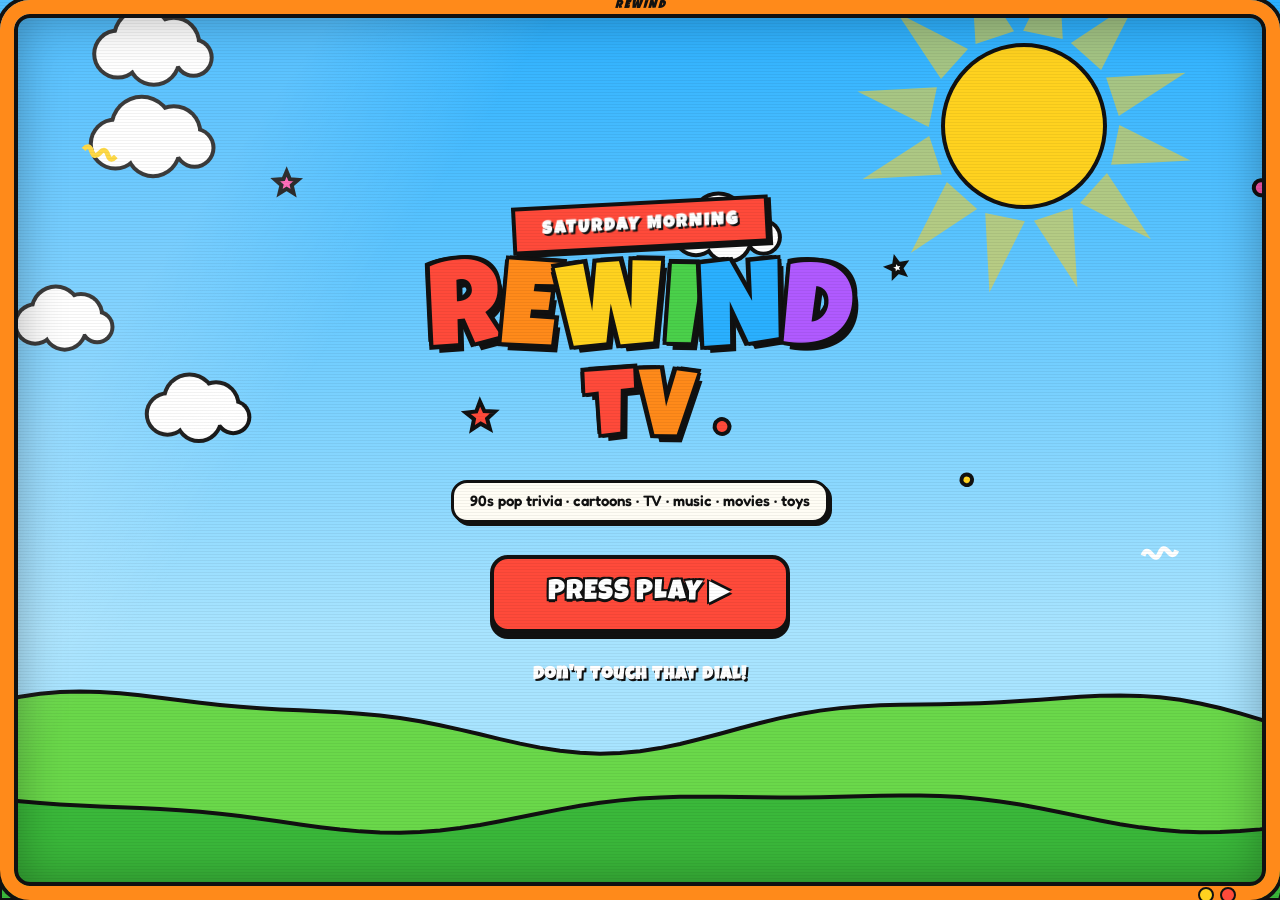
==== commit 4252db07: "REWIND TV: Saturday-morning cartoon on a TV Drop the characters: players and rivals are now cartoon " ====
--- a/rewind/index.html
+++ b/rewind/index.html
@@ -5,7 +5,7 @@
   <meta name="viewport" content="width=device-width, initial-scale=1, viewport-fit=cover, user-scalable=no" />
   <title>REWIND TV</title>
   <meta name="description" content="90s pop trivia on the coolest channel that never existed. TV, toons, music, movies and toys." />
-  <meta name="theme-color" content="#120a3a" />
+  <meta name="theme-color" content="#2ab0ff" />
   <link rel="manifest" href="manifest.json" />
   <link rel="icon" href="icon-64.png" type="image/png" />
   <link rel="apple-touch-icon" href="apple-touch-icon.png" />
@@ -13,11 +13,12 @@
   <meta name="apple-mobile-web-app-status-bar-style" content="black-translucent" />
   <link rel="preconnect" href="https://fonts.googleapis.com" />
   <link rel="preconnect" href="https://fonts.gstatic.com" crossorigin />
-  <link href="https://fonts.googleapis.com/css2?family=Bangers&family=Press+Start+2P&family=Pixelify+Sans:wght@400;600;700&family=VT323&display=swap" rel="stylesheet" />
+  <link href="https://fonts.googleapis.com/css2?family=Luckiest+Guy&family=Fredoka:wght@500;600;700&family=VT323&display=swap" rel="stylesheet" />
   <link rel="stylesheet" href="style.css" />
 </head>
 <body data-theme="saturday">
   <canvas id="fx" aria-hidden="true"></canvas>
+  <div id="frame" aria-hidden="true"><i class="ant"></i><i class="knobs"></i></div>
   <div id="tv">
     <div id="osd" aria-hidden="true"><span id="osd-l">PLAY ▶</span><span id="osd-r">CH 01</span></div>
     <main id="app"></main>
@@ -38,7 +39,6 @@
   <script src="q-special.js"></script>
   <script src="pics.js"></script>
   <script src="avatar.js"></script>
-  <script src="pixel.js"></script>
   <script src="cast.js"></script>
   <script src="rpg.js"></script>
   <script src="audio.js"></script>
--- a/rewind/style.css
+++ b/rewind/style.css
@@ -1,493 +1,488 @@
-/* REWIND TV — a 16-bit arcade fighter look (think early-90s select screens): pixel night-stage
-   backdrop, dithered pixel portraits, "Press Start 2P" type, blue boxes with chunky white rims,
-   a flashing red select cursor, yellow-on-red health bars, ROUND 1 / FIGHT! callouts and a VS screen.
-   The intro keeps the cartoon-opening chrome logo. */
+/* REWIND TV — a Saturday-morning cartoon playing on a chunky old TV. Bright flat colours, thick black
+   outlines, hard drop shadows, bouncy rounded type (Luckiest Guy / Fredoka), cartoon sky behind,
+   squash-and-stretch buttons, and the whole screen framed by an orange TV set. No characters:
+   players and rivals are channel badges. */
 :root {
-  --a: #3038c0; --b: #181470; --box: #0a0830; --rim: #ffffff; --rim2: #8890e0; --ink: #000000;
-  --yel: #ffd21f; --red: #e82020; --org: #ff8a1a; --grn: #20d060; --cyan: #40d0ff; --dim: #a8b0f0; --text: #ffffff;
-  --pix: "Press Start 2P", monospace; --body: "Pixelify Sans", "VT323", monospace; --led: "VT323", monospace; --brush: "Bangers", "Impact", sans-serif;
-  --c1: #ff4a8a; --c2: var(--cyan); --c3: var(--yel); --c4: #9a6aff; --c5: var(--grn); --c6: var(--org); --good: var(--grn); --bad: var(--red);
-  color-scheme: dark;
+  --ink: #111; --paper: #fffdf5; --text: #111; --red: #ff4a3a; --org: #ff8a1a; --yel: #ffd21f; --grn: #4ad04a; --blu: #2ab0ff; --pur: #b05aff; --pnk: #ff5ab0;
+  --toon: "Luckiest Guy", "Arial Black", sans-serif; --body: "Fredoka", "Arial Rounded MT Bold", sans-serif; --led: "VT323", monospace;
+  --c1: var(--pnk); --c2: var(--blu); --c3: var(--yel); --c4: var(--pur); --c5: var(--grn); --c6: var(--org); --good: var(--grn); --bad: var(--red);
+  --sh: 5px 5px 0 var(--ink); --sh2: 3px 3px 0 var(--ink);
+  color-scheme: light;
 }
 * { box-sizing: border-box; -webkit-tap-highlight-color: transparent; }
 html, body { margin: 0; min-height: 100%; overflow-x: hidden; }
-body { background: var(--box); color: var(--text); font-family: var(--body); font-size: 17px; line-height: 1.35; -webkit-font-smoothing: none; user-select: none; -webkit-user-select: none; }
+html { background: #3a2a1a; }
+body { color: var(--text); font-family: var(--body); font-weight: 600; font-size: 17px; line-height: 1.35; user-select: none; -webkit-user-select: none; }
 input { user-select: text; -webkit-user-select: text; }
 button, input { font: inherit; color: inherit; }
 button { cursor: pointer; background: none; border: 0; padding: 0; }
 button:disabled { cursor: default; }
-#fx, #static { image-rendering: pixelated; }
 #fx { position: fixed; inset: 0; z-index: 0; }
-#static { position: fixed; inset: 0; z-index: 90; pointer-events: none; opacity: 0; }
-#scan { position: fixed; inset: 0; z-index: 80; pointer-events: none; background: repeating-linear-gradient(0deg, rgba(0,0,0,.12) 0 1px, transparent 1px 3px); }
-body.noscan #scan { display: none; }
+#static { position: fixed; inset: 0; width: 100%; height: 100%; z-index: 90; pointer-events: none; opacity: 0; image-rendering: pixelated; }
+#scan { position: fixed; inset: 0; z-index: 80; pointer-events: none; background: repeating-linear-gradient(0deg, rgba(0,0,0,.05) 0 1px, transparent 1px 3px), linear-gradient(125deg, rgba(255,255,255,.18) 0 18%, transparent 30%); }
+body.noscan #scan { background: linear-gradient(125deg, rgba(255,255,255,.14) 0 18%, transparent 30%); }
 #osd, #bug { display: none; }
+/* the TV set around the screen */
+#frame { position: fixed; inset: 0; z-index: 86; pointer-events: none; border: 14px solid var(--org); border-radius: 30px; box-shadow: 0 0 0 4px var(--ink), inset 0 0 0 4px var(--ink), inset 0 0 50px rgba(0,0,0,.35); }
+#frame .knobs { position: absolute; right: 18px; bottom: -13px; width: 50px; height: 12px; }
+#frame .knobs::before, #frame .knobs::after { content: ""; position: absolute; top: 0; width: 12px; height: 12px; border-radius: 50%; background: var(--yel); border: 2px solid var(--ink); }
+#frame .knobs::before { left: 0; } #frame .knobs::after { left: 22px; background: var(--red); }
+#frame .ant { position: absolute; left: 50%; top: -13px; transform: translateX(-50%); width: 80px; height: 12px; font-family: var(--toon); }
+#frame .ant::before { content: "REWIND"; position: absolute; left: 0; right: 0; top: -2px; text-align: center; font-size: 11px; letter-spacing: 2px; color: var(--ink); }
 #tv { position: relative; z-index: 2; min-height: 100vh; min-height: 100dvh; overflow-x: clip; }
-#app { max-width: 520px; margin: 0 auto; padding: calc(12px + env(safe-area-inset-top)) 12px calc(30px + env(safe-area-inset-bottom)); }
-img.av, .av { image-rendering: pixelated; }
-
-/* ---------- the arcade box ---------- */
+#app { max-width: 520px; margin: 0 auto; padding: calc(24px + env(safe-area-inset-top)) 22px calc(36px + env(safe-area-inset-bottom)); }
+
+/* ---------- cartoon cards ---------- */
 .panel, .menu, .records, .qcard, .ocard, .yb, .ydisp, .lu, .vjcard, .selpreview, .selgrid, .copick, .hp, .adbreak, .pass, .rcard, .ident, .howto, .bubble, .secs, .pick, .pp, .packbar, .rec, .st, .cs, .setrow, .hcard, .dres, .mbox, .cohost, .unlock, .fact, .perkline, .vjbuzz, .legend {
-  background: linear-gradient(180deg, var(--a) 0 50%, var(--b) 50% 100%); background: var(--box); color: var(--text);
-  border: 4px solid var(--rim); box-shadow: 0 0 0 4px var(--ink), inset 0 0 0 2px var(--rim2);
+  background: var(--paper); color: var(--text); border: 4px solid var(--ink); border-radius: 20px; box-shadow: var(--sh);
 }
 h3, h4 { margin: 0; font-weight: 400; }
 .brush, .h3, .list h4, .logo.small, .sel-title, .iname, .mbox h3, .adtitle {
-  font-family: var(--pix); font-weight: 400; color: var(--yel); text-shadow: 3px 3px 0 #a00000, -1px -1px 0 #000, 1px -1px 0 #000, -1px 1px 0 #000; letter-spacing: 1px; line-height: 1.3; }
-.brush { font-size: 14px; margin: 0 0 10px; display: block; }
-.h3, .list h4 { font-size: 12px; margin: 20px 0 10px; }
-.logo.small, .sel-title { display: block; text-align: center; font-size: clamp(16px, 5vw, 22px); margin: 6px 0 16px; }
-.sub { font-size: 16px; line-height: 1.4; color: var(--dim); text-align: center; margin: 0 0 14px; text-shadow: 2px 2px 0 #000; }
-
-/* ---------- buttons: blue boxes, red flashing cursor when selected ---------- */
-.go, .plate { position: relative; display: block; width: 100%; margin: 10px 0; padding: 12px 10px; text-align: center; font-family: var(--pix); font-size: 12px; line-height: 1.4; color: #fff; text-transform: uppercase; text-shadow: 2px 2px 0 #000;
-  background: var(--a); border: 4px solid var(--rim); box-shadow: 0 0 0 4px var(--ink), inset 0 -6px 0 var(--b); }
-.go:active:not(:disabled), .plate:active { transform: translateY(2px); }
-.go:disabled { opacity: .4; }
-.go.big { font-size: 13px; padding: 14px; }
-.go.huge, .plate:hover, .plate:focus-visible, .plates .col:first-child .plate:first-child { color: var(--yel); border-color: var(--red); outline: none; animation: cursor .5s steps(2) infinite; }
-.go.huge { font-size: 15px; padding: 15px; background: var(--red); box-shadow: 0 0 0 4px var(--ink), inset 0 -6px 0 #900000; color: #fff; border-color: var(--yel); }
-@keyframes cursor { 50% { border-color: var(--yel); } }
-.go.small { width: auto; padding: 8px 10px; font-size: 10px; margin: 8px 0 0; }
-.go.danger { background: var(--red); box-shadow: 0 0 0 4px var(--ink), inset 0 -6px 0 #900000; }
-.mini, .back { display: inline-block; margin: 6px auto; padding: 8px 10px; font-family: var(--pix); font-size: 9px; color: #fff; background: var(--a); border: 3px solid var(--rim); box-shadow: 0 0 0 3px var(--ink); text-shadow: 1px 1px 0 #000; }
-.back { margin: 0 0 12px; }
-.link { color: var(--dim); padding: 6px; font-family: var(--pix); font-size: 8px; text-decoration: underline; }
-.row2 { display: flex; gap: 14px; } .row2 .go { flex: 1; }
-.tog { min-width: 60px; padding: 8px 10px; font-family: var(--pix); font-size: 10px; background: #303050; border: 3px solid var(--rim); box-shadow: 0 0 0 3px var(--ink); }
-.tog.on { color: #000; background: var(--grn); }
-.badge { display: inline-block; margin-left: 6px; padding: 2px 5px; font-style: normal; font-size: 9px; color: #fff; background: var(--red); border: 2px solid #fff; animation: blink .6s steps(2) infinite; }
-@keyframes blink { 50% { opacity: .2; } }
-
-/* ---------- portraits ---------- */
-.av { display: block; width: 100%; height: auto; }
-img.av.px, img.av.art { aspect-ratio: 96 / 115; object-fit: cover; object-position: top; }
-.av.tiny { width: 40px; border: 2px solid var(--rim); box-shadow: 0 0 0 2px var(--ink); background: var(--b); }
-
-/* ---------- intro (cartoon-opening logo through space) ---------- */
-.intro { position: relative; min-height: calc(100dvh - 40px); display: flex; flex-direction: column; align-items: center; justify-content: center; text-align: center; }
-.space { position: fixed; inset: 0; z-index: -1; background:
-  radial-gradient(2px 2px at 20% 30%, #fff 50%, transparent 51%), radial-gradient(2px 2px at 70% 20%, #fff 50%, transparent 51%), radial-gradient(2px 2px at 40% 80%, #fff 50%, transparent 51%),
-  radial-gradient(2px 2px at 85% 60%, #fff 50%, transparent 51%), radial-gradient(2px 2px at 10% 70%, #9ab0ff 50%, transparent 51%), #000; background-size: 260px 260px, 300px 300px, 220px 220px, 340px 340px, 280px 280px, 100% 100%; animation: drift 40s steps(160) infinite; }
-@keyframes drift { to { background-position: 260px 520px, -300px 600px, 220px 440px, -340px 680px, 280px 560px, 0 0; } }
-.intro-logo { display: flex; flex-direction: column; align-items: center; line-height: .82; font-family: var(--brush); animation: flyin 1.4s cubic-bezier(.15,.9,.25,1) both; }
-.intro-logo span { display: block; font-size: clamp(84px, 27vw, 150px); letter-spacing: 2px; transform: skewX(-10deg);
-  background: repeating-linear-gradient(118deg, #fff3a0 0 6px, var(--yel) 6px 18px, var(--org) 18px 22px, var(--yel) 22px 34px); -webkit-background-clip: text; background-clip: text; color: transparent; -webkit-text-stroke: 2.5px #6a0a10;
-  filter: drop-shadow(1px 2px 0 #e8202a) drop-shadow(1px 2px 0 #c4141e) drop-shadow(1px 2px 0 #a00c16) drop-shadow(1px 2px 0 #7a0810) drop-shadow(2px 3px 0 #000); }
-.intro-logo .w2 { font-size: clamp(64px, 20vw, 110px); background: repeating-linear-gradient(118deg, #fff 0 6px, #e8202a 6px 18px, #ff6a3a 18px 22px, #e8202a 22px 34px); -webkit-background-clip: text; background-clip: text; -webkit-text-stroke-color: #3a0006; }
-@keyframes flyin { 0% { transform: scale(.05) rotate(-25deg); opacity: 0; } 60% { transform: scale(1.12) rotate(3deg); opacity: 1; } 100% { transform: none; } }
-.jet { position: absolute; top: 38%; left: 0; right: 0; height: 30px; pointer-events: none; }
-.jet i { position: absolute; left: -40%; top: 0; width: 160px; height: 12px; background: linear-gradient(90deg, rgba(255,80,40,0), rgba(255,120,60,.8) 40%, #fff 85%, #9ff8ff); animation: jet 3.2s cubic-bezier(.5,0,.6,1) .9s infinite; }
-.jet i::after { content: ""; position: absolute; right: -16px; top: -6px; border-left: 22px solid #cfe8ff; border-top: 12px solid transparent; border-bottom: 12px solid transparent; }
-@keyframes jet { 0% { transform: translate(0, 40px) rotate(-8deg); opacity: 0; } 8% { opacity: 1; } 45% { transform: translate(170vw, -60px) rotate(-8deg); opacity: 1; } 46%, 100% { opacity: 0; transform: translate(170vw, -60px); } }
-.intro-tag { margin-top: 26px; font-family: var(--pix); font-size: 10px; line-height: 1.6; color: var(--cyan); text-shadow: 2px 2px 0 #000; animation: rise 1s .9s both; }
-.press { margin: 40px auto 10px; padding: 12px 16px; font-family: var(--pix); font-size: 18px; color: #fff; text-shadow: 3px 3px 0 var(--red); animation: blink 1s steps(2) infinite, rise 1s 1.2s both; }
-.intro-foot { margin-top: 18px; font-family: var(--pix); font-size: 7px; line-height: 1.8; color: #8890c0; }
-@keyframes rise { from { opacity: 0; translate: 0 12px; } }
+  font-family: var(--toon); font-weight: 400; letter-spacing: 1px; color: #fff; line-height: 1.1;
+  text-shadow: -3px -3px 0 var(--ink), 3px -3px 0 var(--ink), -3px 3px 0 var(--ink), 3px 3px 0 var(--ink), 0 3px 0 var(--ink), 0 -3px 0 var(--ink), 3px 0 0 var(--ink), -3px 0 0 var(--ink), 5px 6px 0 var(--ink); }
+.brush { font-size: 26px; color: var(--yel); margin: 0 0 12px; display: block; }
+.h3, .list h4 { font-size: 22px; color: var(--yel); margin: 22px 0 12px; }
+.logo.small, .sel-title { display: block; text-align: center; font-size: clamp(30px, 9vw, 40px); margin: 6px 0 18px; color: var(--yel); transform: rotate(-2deg); }
+.sub { font-size: 16px; line-height: 1.4; text-align: center; margin: 0 0 16px; padding: 10px 14px; background: var(--paper); border: 3px solid var(--ink); border-radius: 16px; box-shadow: var(--sh2); }
+
+/* ---------- squishy cartoon buttons ---------- */
+.go, .plate { position: relative; display: block; width: 100%; margin: 12px 0; padding: 12px 14px; text-align: center; font-family: var(--toon); font-weight: 400; font-size: 21px; letter-spacing: 1px; color: #fff;
+  text-shadow: -2px -2px 0 var(--ink), 2px -2px 0 var(--ink), -2px 2px 0 var(--ink), 2px 2px 0 var(--ink), 0 3px 0 var(--ink);
+  background: var(--blu); border: 4px solid var(--ink); border-radius: 18px; box-shadow: 0 6px 0 var(--ink); transition: transform .08s; }
+.go:active:not(:disabled), .plate:active { transform: translateY(5px) scale(1.04, .92); box-shadow: 0 1px 0 var(--ink); }
+.go:hover:not(:disabled), .plate:hover { animation: wobble .5s ease-in-out; }
+@keyframes wobble { 25% { transform: rotate(-2deg) scale(1.03); } 75% { transform: rotate(2deg) scale(1.03); } }
+.go:disabled { opacity: .45; }
+.go.big { font-size: 23px; padding: 14px; }
+.go.huge { font-size: 28px; padding: 16px; background: var(--red); animation: pulse 1.2s ease-in-out infinite; }
+@keyframes pulse { 50% { transform: scale(1.04, .97); } }
+.go.small { width: auto; padding: 6px 14px; font-size: 16px; margin: 8px 0 0; }
+.go.danger { background: var(--red); }
+.mini, .back { display: inline-block; margin: 6px auto; padding: 6px 14px; font-family: var(--toon); font-size: 16px; letter-spacing: 1px; color: var(--ink); background: var(--yel); border: 3px solid var(--ink); border-radius: 14px; box-shadow: 0 4px 0 var(--ink); }
+.back { margin: 0 0 14px; }
+.link { color: #fff; padding: 6px; font-size: 14px; text-decoration: underline; text-shadow: 2px 2px 0 var(--ink); }
+.row2 { display: flex; gap: 12px; } .row2 .go { flex: 1; }
+.tog { min-width: 64px; padding: 6px 12px; font-family: var(--toon); font-size: 16px; color: #fff; background: #999; border: 3px solid var(--ink); border-radius: 14px; box-shadow: 0 4px 0 var(--ink); text-shadow: 2px 2px 0 var(--ink); }
+.tog.on { background: var(--grn); }
+i.badge { display: inline-block; min-width: 24px; margin-left: 6px; padding: 0 6px; font-style: normal; font-family: var(--body); font-size: 14px; color: #fff; text-shadow: none; background: var(--red); border: 2px solid var(--ink); border-radius: 12px; animation: pulse .8s infinite; }
+
+/* ---------- badges ---------- */
+.av { display: block; width: 100%; height: auto; overflow: visible; }
+.av.bob { animation: bob 2.4s ease-in-out infinite; }
+@keyframes bob { 50% { transform: translateY(-4px) rotate(-3deg); } }
+.av.sad { filter: grayscale(.7); }
+.av.tiny { width: 40px; }
+body.still .av.bob { animation: none; }
+
+/* ---------- title card ---------- */
+.intro { min-height: calc(100dvh - 60px); display: flex; flex-direction: column; align-items: center; justify-content: center; text-align: center; }
+.ribbon { position: relative; display: inline-block; padding: 8px 26px; font-family: var(--toon); font-size: 18px; letter-spacing: 2px; color: #fff; background: var(--red); border: 4px solid var(--ink); box-shadow: var(--sh2); text-shadow: 2px 2px 0 var(--ink); transform: rotate(-3deg); animation: drop .7s cubic-bezier(.2,1.6,.4,1) both; }
+@keyframes drop { from { transform: translateY(-120px) rotate(-3deg); opacity: 0; } }
+.bigtitle { margin: 18px 0 6px; font-weight: 400; line-height: .9; }
+.toon { display: block; font-family: var(--toon); font-size: clamp(70px, 23vw, 118px); }
+.toon.tv { font-size: clamp(56px, 18vw, 92px); }
+.toon i { display: inline-block; font-style: normal; color: var(--c); animation: hop 1.6s ease-in-out infinite, pop .6s cubic-bezier(.2,1.8,.4,1) both; animation-delay: var(--d), var(--d);
+  text-shadow: -4px -4px 0 var(--ink), 4px -4px 0 var(--ink), -4px 4px 0 var(--ink), 4px 4px 0 var(--ink), 0 4px 0 var(--ink), 0 -4px 0 var(--ink), 4px 0 0 var(--ink), -4px 0 0 var(--ink), 6px 8px 0 var(--ink); }
+.toon i:nth-child(odd) { transform: rotate(-4deg); } .toon i:nth-child(even) { transform: rotate(4deg); }
+@keyframes hop { 0%, 100% { translate: 0 0; } 50% { translate: 0 -8px; } }
+@keyframes pop { from { scale: 0; } }
+.bigtitle.small { margin: 8px 0 0; }
+.bigtitle.small .toon { font-size: clamp(44px, 14vw, 62px); display: inline-block; margin-right: 10px; }
+.intro-tag { margin: 18px 0 6px; padding: 8px 16px; font-size: 15px; background: var(--paper); border: 3px solid var(--ink); border-radius: 16px; box-shadow: var(--sh2); }
+.press { max-width: 300px; margin-top: 26px; }
+.intro-foot { margin-top: 18px; font-family: var(--toon); font-size: 18px; letter-spacing: 1px; color: #fff; text-shadow: 2px 2px 0 var(--ink); }
 
 /* ---------- home ---------- */
 .home { display: flex; flex-direction: column; }
-.hero { position: relative; height: 320px; margin: 0 -12px; }
-.lineup { position: absolute; inset: 0; }
-.lineup > div { position: absolute; bottom: 0; }
-.lu-me { right: 30%; width: 44%; z-index: 4; bottom: -6px !important; }
-.lu-0 { right: -4%; width: 40%; z-index: 3; }
-.lu-1 { right: 52%; width: 34%; z-index: 2; bottom: 30px !important; }
-.lu-2 { right: 14%; width: 30%; z-index: 1; bottom: 120px !important; }
-.lu-3 { left: -6%; width: 30%; z-index: 1; bottom: 110px !important; }
-.brand { position: absolute; left: 12px; top: 6px; z-index: 6; }
-.logo { margin: 0; font-family: var(--brush); font-weight: 400; line-height: .85; letter-spacing: 2px; }
-.logo span { display: block; font-size: clamp(54px, 16vw, 80px); transform: skewX(-10deg);
-  background: repeating-linear-gradient(118deg, #fff3a0 0 5px, var(--yel) 5px 14px, var(--org) 14px 17px, var(--yel) 17px 26px); -webkit-background-clip: text; background-clip: text; color: transparent; -webkit-text-stroke: 2px #6a0a10;
-  filter: drop-shadow(1px 2px 0 #e8202a) drop-shadow(1px 2px 0 #a00c16) drop-shadow(2px 3px 0 #000); }
-.logo span + span { margin-left: 30px; background: repeating-linear-gradient(118deg, #fff 0 5px, #e8202a 5px 14px, #ff6a3a 14px 17px, #e8202a 17px 26px); -webkit-background-clip: text; background-clip: text; }
-.tag { margin: 8px 0 0 6px; font-family: var(--pix); font-size: 8px; line-height: 1.6; color: #fff; text-shadow: 2px 2px 0 #000; }
-.plates { display: grid; grid-template-columns: 1fr 1fr; gap: 0 14px; position: relative; z-index: 5; margin-top: -10px; }
-.plate { margin: 8px 0; padding: 10px 6px; font-size: 10px; }
-.plates .col:first-child .plate:first-child::before, .plate:hover::before, .plate:focus-visible::before { content: "▶"; position: absolute; left: 4px; top: 50%; transform: translateY(-50%); color: var(--red); font-size: 10px; }
-.plates:hover .col:first-child .plate:first-child:not(:hover) { color: #fff; border-color: var(--rim); animation: none; }
-.plates:hover .col:first-child .plate:first-child:not(:hover)::before { content: none; }
-.padhint { display: flex; align-items: center; gap: 6px; margin: 10px 2px 18px; font-family: var(--pix); font-size: 8px; color: #fff; text-shadow: 2px 2px 0 #000; }
-.padhint i { display: inline-grid; place-items: center; width: 18px; height: 18px; font-style: normal; font-size: 8px; border: 2px solid #fff; }
-.padhint .ba { background: #108a40; } .padhint .bb { background: #a01020; margin-left: 10px; }
-.padhint span { margin-left: auto; color: var(--yel); }
-.panel { padding: 12px; margin-bottom: 18px; }
-.rgrid { display: grid; grid-template-columns: repeat(auto-fill, minmax(72px, 1fr)); gap: 6px; }
-.rtile { position: relative; overflow: hidden; background: #5058d0; border: 3px solid var(--rim2); }
-.rtile .av { width: 100%; }
-.rtile b { display: block; padding: 3px 2px; font-family: var(--pix); font-weight: 400; font-size: 6px; line-height: 1.4; text-align: center; background: var(--b); white-space: nowrap; overflow: hidden; text-overflow: ellipsis; }
-.rtile.you { border-color: var(--cyan); }
-.rtile.next { border-color: var(--red); animation: cursor .5s steps(2) infinite; }
-.hgrid { display: grid; grid-template-columns: repeat(auto-fill, minmax(56px, 1fr)); gap: 6px; }
-.htile { position: relative; aspect-ratio: .84; background: #202060; border: 3px solid #5058a0; overflow: hidden; }
-.htile::before { content: ""; position: absolute; left: 22%; right: 22%; top: 14%; height: 36%; background: #000; }
-.htile::after { content: ""; position: absolute; left: 8%; right: 8%; bottom: 0; height: 40%; background: #000; }
-.htile span { position: absolute; inset: 0; z-index: 1; display: grid; place-items: center; font-family: var(--pix); font-size: 18px; color: var(--yel); text-shadow: 2px 2px 0 var(--red); }
+.hometop { display: flex; flex-direction: column; align-items: center; text-align: center; gap: 10px; margin-bottom: 8px; }
+.mebadge { display: grid; grid-template-columns: 70px 1fr; grid-template-rows: auto auto auto; column-gap: 12px; align-items: center; text-align: left; width: 100%; padding: 10px 14px; background: var(--paper); border: 4px solid var(--ink); border-radius: 20px; box-shadow: var(--sh); }
+.mebadge .av { grid-row: 1 / 4; width: 70px; }
+.mebadge b { font-family: var(--toon); font-weight: 400; font-size: 24px; letter-spacing: 1px; }
+.mebadge small { font-size: 14px; color: #555; }
+.xpbar { display: block; height: 12px; margin-top: 4px; background: #ddd; border: 3px solid var(--ink); border-radius: 8px; overflow: hidden; }
+.xpbar em, .xpbar i { display: block; height: 100%; background: var(--grn); }
+.plates { display: grid; grid-template-columns: repeat(3, 1fr); gap: 12px; margin: 12px 0 20px; }
+.plate { margin: 0; padding: 10px 4px 8px; font-size: 15px; line-height: 1.05; display: flex; flex-direction: column; align-items: center; gap: 6px; min-height: 96px; justify-content: center; }
+.plate em { font-style: normal; font-size: 30px; line-height: 1; text-shadow: none; }
+.plate:nth-child(6n+1) { background: var(--red); } .plate:nth-child(6n+2) { background: var(--org); } .plate:nth-child(6n+3) { background: var(--yel); }
+.plate:nth-child(6n+4) { background: var(--grn); } .plate:nth-child(6n+5) { background: var(--blu); } .plate:nth-child(6n+6) { background: var(--pur); }
+.plate:last-child { grid-column: span 2; }
+.plate:nth-child(1) { grid-column: 1 / -1; flex-direction: row; min-height: 74px; font-size: 26px; gap: 12px; }
+.plate .badge { position: absolute; top: -10px; right: -6px; }
+.panel { padding: 14px; margin-bottom: 18px; }
+.rgrid { display: grid; grid-template-columns: repeat(auto-fill, minmax(78px, 1fr)); gap: 10px; }
+.rtile { display: flex; flex-direction: column; align-items: center; gap: 4px; padding: 6px 4px; background: #fff; border: 3px solid var(--ink); border-radius: 16px; box-shadow: var(--sh2); }
+.rtile .av { width: 88%; }
+.rtile b { font-size: 12px; line-height: 1.1; text-align: center; }
+.rtile.next { background: #fff3c0; animation: pulse 1.2s infinite; }
+.htile { display: grid; place-items: center; min-height: 96px; border: 3px dashed var(--ink); border-radius: 16px; background: #eee; }
+.htile span { font-family: var(--toon); font-size: 40px; color: #bbb; text-shadow: 2px 2px 0 var(--ink); }
 .foot2 { display: flex; justify-content: space-between; margin-top: 4px; }
 
 /* ---------- lists ---------- */
-.copick { display: flex; flex-wrap: wrap; align-items: center; gap: 8px; padding: 8px 10px; margin: 0 0 16px; font-family: var(--pix); font-size: 8px; }
-.copick.empty { justify-content: center; font-family: var(--body); font-size: 15px; color: var(--dim); }
-.copick button { position: relative; display: flex; align-items: center; gap: 4px; padding: 3px 6px; border: 2px solid var(--rim2); background: var(--a); font-family: var(--pix); font-size: 8px; }
-.copick button .av.tiny { width: 30px; border: 0; box-shadow: none; }
+.copick { display: flex; flex-wrap: wrap; align-items: center; gap: 8px; padding: 10px; margin: 0 0 16px; font-family: var(--toon); font-size: 16px; }
+.copick.empty { justify-content: center; font-family: var(--body); font-size: 15px; }
+.copick button { position: relative; display: flex; align-items: center; gap: 4px; padding: 4px 10px; font-family: var(--toon); font-size: 14px; background: #eee; border: 3px solid var(--ink); border-radius: 14px; }
+.copick button .av.tiny { width: 30px; }
 .copick button small { position: absolute; bottom: -8px; right: -8px; font-size: 14px; }
-.copick button.on { border-color: var(--red); color: var(--yel); }
-.screen.list .lineup { display: grid; grid-template-columns: repeat(3, 1fr); gap: 10px; margin-bottom: 16px; position: static; }
+.copick button.on { background: var(--yel); }
+.screen.list .lineup { display: grid; grid-template-columns: repeat(3, 1fr); gap: 10px; margin-bottom: 16px; }
 .lu { padding: 8px 4px; text-align: center; }
-.lu span { display: block; font-family: var(--pix); font-size: 7px; color: var(--cyan); }
-.lu b { display: block; font-size: 20px; margin: 4px 0; } .lu small { font-family: var(--pix); font-size: 6px; line-height: 1.4; }
-.lu.fin { background: #900010; }
-.cohost { display: flex; align-items: center; justify-content: center; gap: 8px; font-size: 15px; margin: 10px auto; padding: 6px 10px; }
-.cohost .av.tiny { width: 30px; }
+.lu span { display: block; font-size: 12px; color: #777; }
+.lu b { display: block; font-size: 24px; margin: 2px 0; } .lu small { font-family: var(--toon); font-size: 12px; letter-spacing: .5px; }
+.lu.fin { background: var(--yel); }
+.cohost { display: flex; align-items: center; justify-content: center; gap: 8px; font-size: 15px; margin: 10px auto; padding: 6px 12px; }
+.cohost .av.tiny { width: 34px; }
 .cohost.big { justify-content: flex-start; padding: 10px; }
-.cohost.big .av { width: 80px; flex: none; background: #5058d0; border: 3px solid var(--rim2); }
-.cohost.big b { font-family: var(--pix); font-size: 10px; color: var(--yel); }
-.cohost.big p { margin: 6px 0 0; font-size: 14px; color: var(--dim); }
+.cohost.big .av { width: 80px; flex: none; }
+.cohost.big b { font-family: var(--toon); font-size: 20px; }
+.cohost.big p { margin: 4px 0 0; font-size: 14px; color: #555; }
 
 /* crew */
 .crew { display: grid; gap: 16px; }
-.vjcard { display: flex; gap: 12px; padding: 10px; }
-.vjcard > .av, .vjcard .sil { width: 96px; flex: none; overflow: hidden; background: #5058d0; border: 3px solid var(--rim2); }
-.vjcard .sil .av { filter: brightness(0) opacity(.75); }
-.vjcard.co { border-color: var(--yel); }
+.vjcard { display: flex; gap: 12px; padding: 12px; }
+.vjcard > .av, .vjcard .sil { width: 90px; flex: none; }
+.vjcard .sil .av { filter: brightness(0) opacity(.25); }
+.vjcard.co { background: #fff3c0; }
 .vji { flex: 1; min-width: 0; }
-.vji b { font-family: var(--pix); font-weight: 400; font-size: 10px; line-height: 1.5; display: block; color: var(--yel); text-shadow: 2px 2px 0 #a00000; }
-.vji small { display: block; font-size: 14px; color: var(--dim); line-height: 1.3; }
-.perkline { font-size: 14px; margin: 6px 0 2px; padding: 4px 6px; }
-.colv { font-family: var(--pix); font-size: 8px; color: var(--cyan); margin: 6px 0; }
+.vji b { font-family: var(--toon); font-weight: 400; letter-spacing: 1px; font-size: 22px; display: block; }
+.vji small { display: block; font-size: 14px; color: #555; line-height: 1.3; }
+.perkline { font-size: 14px; margin: 6px 0 2px; padding: 4px 8px; border-width: 3px; box-shadow: none; background: #e8f6ff; }
+.colv { font-family: var(--toon); font-size: 15px; color: var(--pur); margin: 4px 0; }
 .bars { display: grid; grid-template-columns: 1fr 1fr; gap: 4px 10px; margin-top: 4px; }
-.bars div { display: flex; align-items: center; gap: 4px; font-family: var(--pix); font-size: 6px; }
-.bars span { width: 30px; color: var(--dim); } .bars i { height: 6px; background: var(--yel); box-shadow: 0 0 0 1px #000; }
+.bars div { display: flex; align-items: center; gap: 4px; font-size: 11px; }
+.bars span { width: 36px; color: #555; } .bars i { height: 8px; background: var(--grn); border: 2px solid var(--ink); border-radius: 4px; }
 
 /* rival select */
-.selpreview { display: flex; gap: 12px; padding: 10px; margin-bottom: 16px; }
-.spav { position: relative; width: 124px; flex: none; overflow: hidden; background: #000; border: 3px solid var(--rim); }
-.spav .p1 { position: absolute; top: 3px; left: 3px; font-family: var(--pix); font-size: 8px; background: var(--red); color: #fff; padding: 2px 4px; }
+.selpreview { display: flex; gap: 12px; padding: 12px; margin-bottom: 16px; }
+.spav { position: relative; width: 110px; flex: none; }
+.spav .p1 { position: absolute; top: -8px; left: -6px; font-family: var(--toon); font-size: 13px; background: var(--red); color: #fff; padding: 0 8px; border: 2px solid var(--ink); border-radius: 10px; z-index: 1; }
 .spinfo { flex: 1; min-width: 0; }
-.spinfo b { display: block; font-family: var(--pix); font-weight: 400; font-size: 11px; line-height: 1.5; color: var(--yel); text-shadow: 2px 2px 0 #a00000; }
-.spinfo em { display: block; font-style: normal; font-family: var(--pix); font-size: 7px; line-height: 1.5; color: var(--cyan); margin: 4px 0 6px; }
-.spinfo small { display: block; font-size: 14px; line-height: 1.3; color: var(--dim); margin-bottom: 4px; }
-.sprec { font-family: var(--pix); font-size: 7px; color: var(--grn); margin-top: 8px; }
-.selgrid { display: grid; grid-template-columns: repeat(3, 1fr); gap: 6px; padding: 8px; margin-bottom: 16px; }
-.tile { position: relative; overflow: hidden; padding: 0; background: #5058d0; border: 3px solid var(--rim2); }
+.spinfo b { display: block; font-family: var(--toon); font-weight: 400; font-size: 24px; letter-spacing: 1px; line-height: 1; }
+.spinfo em { display: block; font-style: normal; font-size: 14px; color: var(--pur); margin: 4px 0; }
+.spinfo small { display: block; font-size: 14px; line-height: 1.3; color: #555; margin-bottom: 4px; }
+.sprec { font-family: var(--toon); font-size: 14px; color: var(--grn); margin-top: 6px; }
+.selgrid { display: grid; grid-template-columns: repeat(3, 1fr); gap: 10px; padding: 12px; margin-bottom: 16px; }
+.tile { position: relative; padding: 6px; background: #fff; border: 3px solid var(--ink); border-radius: 16px; }
 .tile .av { width: 100%; }
-.tile.on { border-color: var(--red); animation: cursor .5s steps(2) infinite; z-index: 1; }
-.tile .cur { position: absolute; top: 2px; left: 2px; font-family: var(--pix); font-size: 8px; background: var(--red); color: #fff; padding: 2px 4px; }
-.tile.beaten::after { content: "WIN"; position: absolute; right: 2px; bottom: 2px; font-family: var(--pix); font-size: 7px; background: var(--grn); color: #000; padding: 2px 3px; }
-.tile.locked { background: #202060; border-color: #5058a0; }
-.tile .sil { position: absolute; inset: 0; filter: brightness(0); }
-.tile.locked .q { position: absolute; inset: 0; display: grid; place-items: center; font-family: var(--pix); font-size: 22px; color: var(--yel); text-shadow: 2px 2px 0 var(--red); }
+.tile.on { background: #fff3c0; box-shadow: 0 0 0 4px var(--yel), var(--sh2); }
+.tile .cur { position: absolute; top: -8px; left: -6px; font-family: var(--toon); font-size: 12px; background: var(--red); color: #fff; padding: 0 6px; border: 2px solid var(--ink); border-radius: 8px; z-index: 1; }
+.tile.beaten::after { content: "WON"; position: absolute; right: -6px; bottom: -6px; font-family: var(--toon); font-size: 12px; background: var(--grn); color: #fff; padding: 0 6px; border: 2px solid var(--ink); border-radius: 8px; }
+.tile.locked { background: #eee; border-style: dashed; }
+.tile .sil { filter: brightness(0) opacity(.2); }
+.tile.locked .q { position: absolute; inset: 0; display: grid; place-items: center; font-family: var(--toon); font-size: 40px; color: #aaa; }
 
 /* ---------- game ---------- */
 .game { position: relative; }
 .hud { display: flex; gap: 10px; align-items: stretch; margin-bottom: 14px; }
-.hp { position: relative; flex: 1; display: flex; align-items: center; gap: 8px; min-width: 0; padding: 4px 8px 4px 4px; opacity: .6; }
+.hp { position: relative; flex: 1; display: flex; align-items: center; gap: 8px; min-width: 0; padding: 4px 10px 4px 6px; opacity: .65; border-radius: 16px; }
 .hp.on { opacity: 1; }
-.hp .av.tiny { width: 34px; flex: none; }
-.hp b { display: block; font-family: var(--pix); font-weight: 400; font-size: 8px; overflow: hidden; text-overflow: ellipsis; white-space: nowrap; margin-bottom: 4px; }
+.hp .av.tiny { width: 38px; flex: none; }
+.hp b { display: block; font-size: 14px; overflow: hidden; text-overflow: ellipsis; white-space: nowrap; }
 .hp > div { min-width: 0; position: relative; }
-.sc { font-family: var(--pix); font-size: 12px; line-height: 1; color: var(--yel); text-shadow: 2px 2px 0 #a00000; }
-.plus { position: absolute; left: 30px; top: -8px; font-style: normal; font-family: var(--pix); font-size: 10px; color: var(--grn); text-shadow: 2px 2px 0 #000; animation: plus 1.1s steps(6) forwards; pointer-events: none; }
-@keyframes plus { to { transform: translateY(-24px); opacity: 0; } }
-.stk { position: absolute; top: -10px; right: 0; font-style: normal; font-size: 12px; }
-.stk.hot { animation: blink .4s steps(2) infinite; }
-.quit { width: 40px; flex: none; color: #fff; font-family: var(--pix); font-size: 12px; background: var(--red); border: 3px solid #fff; box-shadow: 0 0 0 3px #000; }
+.sc { font-family: var(--toon); font-size: 22px; line-height: 1; color: var(--red); }
+.plus { position: absolute; left: 30px; top: -8px; font-style: normal; font-family: var(--toon); font-size: 20px; color: var(--grn); text-shadow: 2px 2px 0 var(--ink); animation: plus 1s ease-out forwards; pointer-events: none; }
+@keyframes plus { to { transform: translateY(-26px) scale(1.3); opacity: 0; } }
+.stk { position: absolute; top: -12px; right: 0; font-style: normal; font-size: 14px; }
+.stk.hot { animation: pulse .5s infinite; }
+.quit { width: 44px; flex: none; color: #fff; font-family: var(--toon); font-size: 20px; background: var(--red); border: 4px solid var(--ink); border-radius: 16px; box-shadow: 0 4px 0 var(--ink); }
 .stage { min-height: 60vh; }
-
-.qcard { position: relative; padding: 12px; }
-.qcard.rewound { animation: rewound .5s steps(4); }
-@keyframes rewound { 50% { translate: -10px 0; filter: hue-rotate(90deg); } }
-.qhead { display: flex; align-items: center; gap: 8px; margin-bottom: 10px; }
-.chan { font-family: var(--pix); font-size: 8px; color: #000; background: var(--yel); padding: 4px 6px; white-space: nowrap; }
-.qcat { flex: 1; font-family: var(--pix); font-size: 7px; text-align: right; color: var(--dim); }
-.mult { font-family: var(--pix); font-size: 9px; color: #fff; background: var(--red); padding: 3px 5px; animation: blink .5s steps(2) infinite; }
-.timer { position: relative; height: 14px; margin-top: 22px; background: var(--red); border: 2px solid #fff; box-shadow: 0 0 0 2px #000; margin-bottom: 12px; }
-.timer i { position: absolute; inset: 0; transform-origin: left; background: var(--yel); }
-.timer b { position: absolute; right: -2px; top: -22px; font-family: var(--pix); font-weight: 400; font-size: 14px; color: #fff; text-shadow: 2px 2px 0 #000; }
-.timer.low b { color: var(--red); animation: blink .4s steps(2) infinite; }
-.timer.frozen i { background: var(--cyan); }
-.qtop { display: flex; gap: 10px; align-items: center; margin-bottom: 12px; }
-.qface { width: 36%; flex: none; align-self: flex-start; overflow: hidden; background: #5058d0; border: 3px solid var(--rim2); }
-.qface .av { width: 100%; }
-.qbody { flex: 1; min-width: 0; }
-.qtext { font-family: var(--body); font-weight: 600; font-size: clamp(18px, 5vw, 21px); line-height: 1.3; margin: 4px 2px; text-shadow: 2px 2px 0 #000; }
-.qtext.small { font-size: 15px; color: var(--dim); }
-.quote { position: relative; font-family: var(--body); font-weight: 700; font-size: clamp(20px, 6vw, 26px); line-height: 1.2; padding: 12px; margin: 4px 0 10px; color: #000; background: #fff; border: 4px solid #000; text-align: center; }
+.qcard { position: relative; padding: 14px; animation: popin .35s cubic-bezier(.2,1.6,.4,1); }
+@keyframes popin { from { transform: scale(.85) rotate(-2deg); opacity: 0; } }
+.qcard.rewound { animation: rewound .5s; }
+@keyframes rewound { 50% { transform: rotate(-4deg) scale(.95); } }
+.qhead { display: flex; align-items: center; gap: 8px; margin-bottom: 8px; }
+.chan { font-family: var(--toon); font-size: 15px; letter-spacing: 1px; color: #fff; background: var(--pur); padding: 2px 12px; border: 3px solid var(--ink); border-radius: 12px; text-shadow: 2px 2px 0 var(--ink); white-space: nowrap; }
+.qcat { flex: 1; font-size: 13px; text-align: right; color: #555; }
+.mult { font-family: var(--toon); font-size: 18px; color: #fff; background: var(--red); padding: 0 8px; border: 3px solid var(--ink); border-radius: 12px; animation: pulse .6s infinite; }
+.timer { position: relative; height: 18px; background: #eee; border: 3px solid var(--ink); border-radius: 12px; margin-bottom: 14px; overflow: hidden; }
+.timer i { position: absolute; inset: 0; transform-origin: left; background: var(--grn); }
+.timer b { position: absolute; right: 8px; top: -2px; font-family: var(--toon); font-weight: 400; font-size: 15px; }
+.timer.low i { background: var(--red); }
+.timer.low { animation: shake .3s infinite; }
+.timer.frozen i { background: var(--blu); }
+@keyframes shake { 25% { translate: -3px 0; } 75% { translate: 3px 0; } }
+.qtop { margin-bottom: 14px; }
+.qtext { font-weight: 700; font-size: clamp(20px, 5.4vw, 24px); line-height: 1.25; text-align: center; margin: 4px 2px; }
+.qtext.small { font-size: 16px; color: #555; }
+.qtext.tf { padding: 14px; background: #fff3c0; border: 3px dashed var(--ink); border-radius: 16px; }
+.quote { position: relative; font-family: var(--toon); font-weight: 400; letter-spacing: 1px; font-size: clamp(24px, 7vw, 32px); line-height: 1.15; padding: 16px; margin: 4px 0 20px; text-align: center; background: #fff; border: 4px solid var(--ink); border-radius: 30px; box-shadow: var(--sh2); }
+.quote::after { content: ""; position: absolute; bottom: -22px; left: 46px; border: 12px solid transparent; border-top: 18px solid var(--ink); }
 .quote span { color: var(--red); }
 .opts { display: grid; gap: 10px; }
-.opt { position: relative; display: flex; align-items: center; gap: 10px; min-height: 50px; padding: 6px 10px 6px 6px; text-align: left; font-family: var(--body); font-weight: 600; font-size: 17px; line-height: 1.15; color: #fff;
-  background: var(--a); border: 3px solid var(--rim); box-shadow: 0 0 0 3px #000, inset 0 -5px 0 var(--b); text-shadow: 2px 2px 0 #000; }
-.opt kbd { flex: none; width: 26px; height: 26px; display: grid; place-items: center; font-family: var(--pix); font-size: 10px; color: #000; background: var(--yel); border: 2px solid #000; text-shadow: none; }
-.opt:hover:not(:disabled) { border-color: var(--red); }
-.opt:active:not(:disabled) { transform: translateY(2px); }
+.opt { position: relative; display: flex; align-items: center; gap: 10px; min-height: 56px; padding: 8px 14px 8px 8px; text-align: left; font-weight: 700; font-size: 18px; line-height: 1.15; color: var(--ink); background: #fff; border: 4px solid var(--ink); border-radius: 18px; box-shadow: 0 5px 0 var(--ink); transition: transform .08s; }
+.opt kbd { flex: none; width: 34px; height: 34px; display: grid; place-items: center; font-family: var(--toon); font-size: 18px; color: #fff; border: 3px solid var(--ink); border-radius: 50%; text-shadow: 2px 2px 0 var(--ink); background: var(--red); }
+.opt:nth-child(2) kbd { background: var(--yel); } .opt:nth-child(3) kbd { background: var(--grn); } .opt:nth-child(4) kbd { background: var(--blu); }
+.opt span { position: relative; z-index: 1; }
+.opt:hover:not(:disabled) { background: #fff8d8; }
+.opt:active:not(:disabled) { transform: translateY(4px) scale(1.02, .95); box-shadow: 0 1px 0 var(--ink); }
 .opt.struck { opacity: .3; text-decoration: line-through; }
-.opt.hinted { animation: cursor .5s steps(2) infinite; border-color: var(--yel); }
-.opt.polled::before { content: ""; position: absolute; left: 0; top: 0; bottom: 0; width: var(--poll); background: rgba(64,208,255,.3); }
-.opt.polled::after { content: attr(data-poll); position: absolute; right: 8px; top: 4px; font-family: var(--pix); font-size: 8px; color: var(--cyan); }
-.opt.right { background: var(--grn) !important; box-shadow: 0 0 0 3px #000, inset 0 -5px 0 #108040 !important; color: #000; text-shadow: none; }
-.opt.right::after { content: "◎"; position: absolute; right: 10px; font-size: 18px; }
-.opt.wrong { background: var(--red) !important; box-shadow: 0 0 0 3px #000, inset 0 -5px 0 #900000 !important; animation: shake .25s steps(2) 3; }
-.opt.wrong::after { content: "×"; position: absolute; right: 10px; font-size: 22px; }
-@keyframes shake { 50% { translate: 5px 0; } }
+.opt.hinted { animation: pulse .6s infinite; background: #fff3c0; }
+.opt.polled::before { content: ""; position: absolute; left: 0; top: 0; bottom: 0; width: var(--poll); background: rgba(42,176,255,.25); border-radius: 14px; }
+.opt.polled::after { content: attr(data-poll); position: absolute; right: 10px; top: 4px; font-family: var(--toon); font-size: 14px; color: var(--blu); }
+.opt.right { background: var(--grn) !important; color: #fff; text-shadow: 2px 2px 0 var(--ink); animation: boing .45s cubic-bezier(.2,1.8,.4,1); opacity: 1; }
+.opt.right::after { content: "✔"; position: absolute; right: 12px; font-size: 22px; }
+.opt.wrong { background: var(--red) !important; color: #fff; text-shadow: 2px 2px 0 var(--ink); animation: shake .25s 3; }
+.opt.wrong::after { content: "✘"; position: absolute; right: 12px; font-size: 22px; }
+@keyframes boing { 40% { transform: scale(1.08, .92); } 70% { transform: scale(.96, 1.05); } }
 .qcard.is-right .opt:not(.right):not(.wrong), .qcard.is-wrong .opt:not(.right):not(.wrong) { opacity: .35; }
 .tfopts { grid-template-columns: 1fr 1fr; }
-.tfopts .opt { justify-content: center; min-height: 70px; font-family: var(--pix); font-size: 13px; }
-.tfopts .tfy { background: #108a40; } .tfopts .tfn { background: #a01020; }
-.tfopts .opt.right { border-color: var(--yel); }
+.tfopts .opt { justify-content: center; min-height: 80px; font-family: var(--toon); font-weight: 400; font-size: 28px; letter-spacing: 1px; color: #fff; text-shadow: 2px 2px 0 var(--ink); }
+.tfopts .tfy { background: var(--grn); } .tfopts .tfn { background: var(--red); }
+.tfopts .opt.right { box-shadow: 0 0 0 5px var(--yel), 0 5px 0 var(--ink); }
 .tfopts .opt.right::after, .tfopts .opt.wrong::after { content: none; }
-.picbox { margin: 0 auto 12px; width: min(220px, 62vw); aspect-ratio: 1; padding: 8px; background: #fff; border: 4px solid #000; box-shadow: 0 0 0 4px #fff; overflow: hidden; }
-.picbox .blur { width: 100%; height: 100%; display: grid; place-items: center; filter: blur(22px); background: #eee; overflow: hidden; }
+.picbox { margin: 0 auto 14px; width: min(220px, 62vw); aspect-ratio: 1; padding: 10px; background: #fff; border: 4px solid var(--ink); border-radius: 20px; box-shadow: var(--sh2); overflow: hidden; }
+.picbox .blur { width: 100%; height: 100%; display: grid; place-items: center; filter: blur(22px); background: #f3efe2; border-radius: 12px; overflow: hidden; }
 .picbox .emoji { font-size: clamp(50px, 15vw, 72px); line-height: 1.1; text-align: center; letter-spacing: 4px; word-break: break-all; }
 .picbox .pic { width: 92%; height: 92%; }
 .dial { display: flex; align-items: center; justify-content: center; gap: 8px; margin: 4px 0 12px; }
-.yb { width: 42px; height: 52px; font-family: var(--pix); font-size: 12px; }
-.yb:active { transform: translateY(2px); }
-.ydisp { min-width: 132px; padding: 0 10px; text-align: center; background: #000 !important; }
-.ydisp b { font-family: var(--led); font-weight: 400; font-size: 60px; line-height: 1; color: var(--org); letter-spacing: 3px; }
-.ydisp.right b { color: var(--grn); } .ydisp.wrong b { color: var(--yel); }
-input[type=range] { width: 100%; accent-color: var(--yel); height: 30px; margin: 0 0 6px; }
+.yb { width: 44px; height: 54px; font-family: var(--toon); font-size: 22px; background: var(--yel); }
+.yb:active { transform: translateY(3px); }
+.ydisp { min-width: 132px; padding: 0 10px; text-align: center; background: #111 !important; }
+.ydisp b { font-family: var(--led); font-weight: 400; font-size: 60px; line-height: 1; color: var(--yel); letter-spacing: 3px; }
+.ydisp.right b { color: var(--grn); } .ydisp.wrong b { color: var(--org); }
+input[type=range] { width: 100%; accent-color: var(--red); height: 30px; margin: 0 0 6px; }
 .ordr { display: flex; flex-direction: column; gap: 10px; margin-bottom: 4px; }
-.ocard { display: flex; align-items: center; gap: 10px; padding: 8px 10px; min-height: 50px; text-align: left; font-family: var(--body); font-weight: 600; font-size: 16px; line-height: 1.2; }
-.ocard em { flex: none; width: 26px; height: 26px; display: grid; place-items: center; font-style: normal; font-family: var(--pix); font-size: 10px; color: var(--dim); border: 2px dashed var(--rim2); }
-.ocard.on { translate: 6px 0; }
-.ocard.on em { border: 2px solid #000; background: var(--yel); color: #000; }
-.ocard .oy { margin-left: auto; font-family: var(--pix); font-size: 9px; color: var(--yel); }
-.ocard.right { background: #108a40; } .ocard.wrong { background: #a01020; }
-.hint { font-family: var(--pix); font-size: 14px; letter-spacing: 4px; line-height: 1.6; text-align: center; margin: 0 0 12px; word-break: break-word; color: var(--cyan); }
+.ocard { display: flex; align-items: center; gap: 10px; padding: 8px 12px; min-height: 52px; text-align: left; font-weight: 700; font-size: 16px; line-height: 1.2; border-radius: 16px; box-shadow: 0 4px 0 var(--ink); }
+.ocard em { flex: none; width: 32px; height: 32px; display: grid; place-items: center; font-style: normal; font-family: var(--toon); font-size: 16px; border: 3px dashed var(--ink); border-radius: 50%; }
+.ocard.on { background: #fff3c0; translate: 6px 0; }
+.ocard.on em { border-style: solid; background: var(--red); color: #fff; }
+.ocard .oy { margin-left: auto; font-family: var(--toon); color: var(--pur); }
+.ocard.right { background: #c8f5c0; } .ocard.wrong { background: #ffc8c0; }
+.hint { font-family: var(--toon); font-size: 26px; letter-spacing: 6px; text-align: center; margin: 0 0 12px; word-break: break-word; color: var(--pur); }
 .hint.right { color: var(--grn); } .hint.wrong { color: var(--red); }
 .typeform { display: flex; gap: 8px; }
-.typeform input { flex: 1; min-width: 0; font-family: var(--body); font-size: 18px; padding: 10px 12px; color: #fff; background: #000; border: 3px solid #fff; }
-.typeform input:focus { outline: 3px solid var(--yel); }
-.typeform .go { width: auto; margin: 0; padding: 0 14px; }
+.typeform input { flex: 1; min-width: 0; font-size: 18px; padding: 10px 14px; background: #fff; border: 4px solid var(--ink); border-radius: 16px; }
+.typeform input:focus { outline: 4px solid var(--yel); }
+.typeform .go { width: auto; margin: 0; padding: 0 16px; }
 .t-type .mini { display: block; }
 .perkbar { display: flex; flex-direction: column; align-items: center; gap: 6px; margin-top: 14px; }
-.perk { font-family: var(--pix); font-size: 9px; line-height: 1.5; padding: 8px 10px; color: #000; background: var(--yel); border: 3px solid #fff; box-shadow: 0 0 0 3px #000; animation: blink 1.2s steps(2) infinite; }
+.perk { font-family: var(--toon); font-size: 17px; letter-spacing: 1px; padding: 6px 16px; color: #fff; background: var(--pur); border: 4px solid var(--ink); border-radius: 16px; box-shadow: 0 4px 0 var(--ink); text-shadow: 2px 2px 0 var(--ink); animation: pulse 1.2s infinite; }
 .perk.used { animation: none; opacity: .4; }
-.note { font-size: 15px; text-align: center; color: var(--cyan); text-shadow: 2px 2px 0 #000; }
-.fact { font-size: 15px; line-height: 1.35; text-align: center; margin-top: 12px; padding: 8px 10px; }
+.note { font-size: 14px; text-align: center; color: var(--pur); }
+.fact { font-size: 15px; line-height: 1.4; text-align: center; margin-top: 12px; padding: 8px 12px; background: #fff3c0; box-shadow: none; border-width: 3px; }
 .fact:empty { display: none; }
-.fact b { color: var(--yel); }
-.qcard.is-right { border-color: var(--grn); } .qcard.is-wrong { border-color: var(--red); }
-.burst { position: absolute; top: -18px; right: 6px; z-index: 5; pointer-events: none; }
-.burst span { display: block; font-family: var(--pix); font-size: 16px; color: var(--yel); text-shadow: 3px 3px 0 #a00000, -2px -2px 0 #000, 2px -2px 0 #000, -2px 2px 0 #000; animation: pop .35s steps(3) both; }
-.burst.no span { color: #fff; text-shadow: 3px 3px 0 #303060, -2px -2px 0 #000, 2px -2px 0 #000, -2px 2px 0 #000; }
-@keyframes pop { from { transform: scale(2.4); opacity: 0; } }
-.vjbuzz { display: flex; align-items: center; gap: 8px; padding: 4px 10px 4px 4px; margin: 0 0 12px; font-size: 15px; opacity: .7; }
-.vjbuzz .av.tiny { width: 28px; }
-.vjbuzz.in { opacity: 1; border-color: var(--yel); }
-.vjbuzz.vjr { border-color: var(--red); } .vjbuzz.vjw { border-color: var(--grn); }
-
-/* stage card */
-.ident { text-align: center; padding: 22px 16px 16px; overflow: hidden; position: relative; }
-.ident > * { position: relative; }
-.ich { font-family: var(--pix); font-size: 9px; color: var(--cyan); }
-.ich b { font-size: 22px; margin-left: 6px; color: var(--yel); font-weight: 400; }
-.iicon { font-size: 44px; margin: 8px 0; }
-.iname { font-size: clamp(18px, 5.6vw, 24px); margin: 8px 0 14px; }
-.ident p { font-size: 16px; line-height: 1.4; margin: 0 6px 14px; color: var(--dim); }
-.showno { display: inline-block; font-family: var(--pix); font-size: 8px; color: #fff; background: var(--red); padding: 4px 8px; margin-bottom: 10px; }
-
-/* ROUND 1 / FIGHT! / K.O. */
+.fact b { color: var(--red); }
+.qcard.is-right { background: #ecffe8; } .qcard.is-wrong { background: #fff0ee; }
+/* cartoon "pow" star on each answer */
+.burst { position: absolute; top: -34px; right: -10px; z-index: 5; width: 150px; height: 92px; display: grid; place-items: center; pointer-events: none; animation: boom .45s cubic-bezier(.2,1.8,.4,1) both; }
+.burst::before { content: ""; position: absolute; inset: 0; background: var(--yel); clip-path: polygon(50% 0, 60% 22%, 84% 8%, 76% 32%, 100% 34%, 80% 52%, 98% 72%, 72% 70%, 74% 98%, 54% 78%, 40% 100%, 34% 76%, 8% 90%, 20% 64%, 0 52%, 20% 40%, 4% 14%, 30% 24%, 34% 2%); filter: drop-shadow(3px 0 0 var(--ink)) drop-shadow(-3px 0 0 var(--ink)) drop-shadow(0 3px 0 var(--ink)) drop-shadow(0 -3px 0 var(--ink)); }
+.burst.no::before { background: #fff; }
+.burst span { position: relative; font-family: var(--toon); font-size: 20px; letter-spacing: 1px; color: var(--red); transform: rotate(-8deg); }
+.burst.no span { color: #555; }
+@keyframes boom { from { transform: scale(0) rotate(-30deg); } }
+.vjbuzz { display: flex; align-items: center; gap: 8px; padding: 4px 12px 4px 4px; margin: 0 0 12px; font-size: 15px; opacity: .7; border-radius: 30px; box-shadow: none; border-width: 3px; }
+.vjbuzz .av.tiny { width: 32px; }
+.vjbuzz.in { opacity: 1; background: #fff3c0; }
+.vjbuzz.vjr { background: #ffc8c0; } .vjbuzz.vjw { background: #c8f5c0; }
+
+/* show title card */
+.ident { text-align: center; padding: 22px 16px 16px; animation: popin .4s cubic-bezier(.2,1.6,.4,1); }
+.ich { font-family: var(--toon); font-size: 16px; letter-spacing: 2px; color: #777; }
+.ich b { font-weight: 400; font-size: 34px; margin-left: 6px; color: var(--red); }
+.iicon { font-size: 54px; margin: 4px 0; animation: hop 1s ease-in-out infinite; }
+.iname { font-size: clamp(32px, 9vw, 42px); margin: 6px 0 12px; color: var(--yel); transform: rotate(-2deg); }
+.ident p { font-size: 16px; line-height: 1.4; margin: 0 6px 12px; }
+.showno { display: inline-block; font-family: var(--toon); font-size: 15px; letter-spacing: 1px; color: #fff; background: var(--blu); padding: 2px 12px; border: 3px solid var(--ink); border-radius: 12px; margin-bottom: 8px; text-shadow: 2px 2px 0 var(--ink); }
+
+/* big shout-outs */
 .announce { position: fixed; inset: 0; z-index: 94; display: grid; place-items: center; pointer-events: none; }
-.announce span { font-family: var(--pix); font-size: clamp(30px, 10vw, 52px); color: var(--yel); text-shadow: 4px 4px 0 #c00000, 6px 6px 0 #000, -3px -3px 0 #000, 3px -3px 0 #000, -3px 3px 0 #000; animation: pop .3s steps(3) both; white-space: nowrap; }
-.announce.ko span { font-size: clamp(50px, 18vw, 90px); color: var(--red); text-shadow: 5px 5px 0 #ffd21f, 8px 8px 0 #000, -3px -3px 0 #000, 3px -3px 0 #000, -3px 3px 0 #000; }
-.announce.lose span { color: #fff; text-shadow: 4px 4px 0 #303060, 6px 6px 0 #000, -3px -3px 0 #000, 3px -3px 0 #000, -3px 3px 0 #000; }
+.announce span { font-family: var(--toon); font-size: clamp(60px, 19vw, 100px); letter-spacing: 2px; color: var(--yel); transform: rotate(-6deg); animation: boom .4s cubic-bezier(.2,1.8,.4,1) both; white-space: nowrap;
+  text-shadow: -5px -5px 0 var(--ink), 5px -5px 0 var(--ink), -5px 5px 0 var(--ink), 5px 5px 0 var(--ink), 0 5px 0 var(--ink), 0 -5px 0 var(--ink), 5px 0 0 var(--ink), -5px 0 0 var(--ink), 8px 10px 0 var(--ink); }
+.announce.ko span { color: var(--grn); }
+.announce.lose span { color: var(--red); }
 
 /* ad break & pass */
 .adbreak, .pass { text-align: center; padding: 18px 14px; }
-.adtitle { font-size: 12px; }
-.ad { font-family: var(--body); font-weight: 600; font-size: 19px; line-height: 1.3; margin: 12px 0 14px; padding: 12px; color: #000; background: #fff; border: 4px solid #000; }
-.board { display: grid; gap: 6px; margin-bottom: 6px; }
-.board .row { display: flex; align-items: center; gap: 8px; padding: 4px 8px; background: var(--a); font-size: 16px; }
-.board .row b { flex: 1; text-align: left; font-weight: 600; } .board .pos { width: 20px; font-family: var(--pix); font-size: 9px; color: var(--yel); } .board em { font-style: normal; font-family: var(--pix); font-size: 9px; color: var(--yel); }
-.board .av.tiny { width: 30px; }
-.pass .av { width: 150px; margin: 0 auto; background: #5058d0; border: 3px solid var(--rim2); }
-.pass h2 { font-family: var(--pix); font-weight: 400; font-size: 14px; line-height: 1.6; }
+.adtitle { font-size: 26px; color: var(--yel); }
+.ad { font-family: var(--toon); font-size: 22px; letter-spacing: .5px; line-height: 1.2; margin: 12px 0 16px; padding: 14px; color: var(--ink); background: var(--yel); border: 4px solid var(--ink); border-radius: 18px; transform: rotate(-2deg); }
+.board { display: grid; gap: 8px; margin-bottom: 6px; }
+.board .row { display: flex; align-items: center; gap: 8px; padding: 4px 10px; background: #eee; border: 3px solid var(--ink); border-radius: 14px; font-size: 16px; }
+.board .row b { flex: 1; text-align: left; } .board .pos { width: 20px; font-family: var(--toon); color: var(--red); } .board em { font-style: normal; font-family: var(--toon); color: var(--pur); }
+.board .av.tiny { width: 32px; }
+.pass .av { width: 140px; margin: 0 auto; }
+.pass h2 { font-family: var(--toon); font-weight: 400; font-size: 30px; letter-spacing: 1px; }
 
 /* results */
 .ratings { text-align: center; }
-.legend { position: relative; overflow: hidden; margin-bottom: 16px; padding: 14px; min-height: 220px; text-align: left; background: #000 !important; }
-.legend > * { position: relative; }
-.legend .brush { font-size: 14px; }
-.legend-line { width: 58%; font-family: var(--pix); font-size: clamp(16px, 5vw, 22px); line-height: 1.5; margin-top: 10px; color: var(--yel); text-shadow: 3px 3px 0 #c00000, -2px -2px 0 #000; }
-.medal { position: absolute; left: 14px; bottom: 14px; width: 64px; height: 64px; display: grid; place-items: center; background: var(--yel); border: 4px solid #fff; box-shadow: 0 0 0 4px #000; }
-.medal span { font-size: 36px; color: #a06000; }
-.legend-av { position: absolute; right: 6px; bottom: 0; width: 46%; }
-.legend.st1 .legend-line, .legend.st2 .legend-line { color: #fff; text-shadow: 3px 3px 0 #303060; }
+.legend { position: relative; overflow: hidden; margin-bottom: 16px; padding: 16px; min-height: 210px; text-align: left; background: var(--yel); }
+.legend .brush { color: #fff; }
+.legend-line { width: 58%; font-family: var(--toon); font-size: clamp(32px, 10vw, 46px); line-height: 1; letter-spacing: 1px; margin-top: 6px; color: var(--red); transform: rotate(-4deg);
+  text-shadow: -3px -3px 0 var(--ink), 3px -3px 0 var(--ink), -3px 3px 0 var(--ink), 3px 3px 0 var(--ink), 5px 6px 0 var(--ink); }
+.medal { position: absolute; left: 16px; bottom: 14px; width: 70px; height: 70px; display: grid; place-items: center; border-radius: 50%; background: var(--org); border: 4px solid var(--ink); box-shadow: var(--sh2); animation: hop 1.2s ease-in-out infinite; }
+.medal span { font-size: 40px; color: var(--yel); text-shadow: 2px 2px 0 var(--ink); }
+.legend-av { position: absolute; right: 10px; bottom: 10px; width: 42%; }
+.legend.st1, .legend.st2 { background: #c8d8ff; }
 .rcard { display: flex; gap: 14px; align-items: center; text-align: left; padding: 12px; margin-bottom: 14px; }
-.rcard > .av { width: 96px; flex: none; background: #5058d0; border: 3px solid var(--rim2); }
-.rcard.win { border-color: var(--yel); }
-.rinfo b { font-family: var(--pix); font-weight: 400; font-size: 10px; color: var(--yel); }
-.stars { font-size: 24px; color: var(--yel); letter-spacing: 2px; text-shadow: 2px 2px 0 #a00000; }
-.stars span { color: #303060; text-shadow: none; }
-.share { font-size: 14px; color: var(--dim); }
-.bignum { font-family: var(--pix); font-size: 16px; line-height: 1.8; }
-.earn { display: inline-block; margin-top: 6px; font-family: var(--pix); font-size: 7px; line-height: 1.6; padding: 4px 6px; color: #000; background: var(--grn); }
+.rcard > .av { width: 90px; flex: none; }
+.rcard.win { background: #fff3c0; }
+.rinfo b { font-family: var(--toon); font-weight: 400; letter-spacing: 1px; font-size: 24px; }
+.stars { font-size: 28px; color: var(--yel); letter-spacing: 2px; text-shadow: -2px -2px 0 var(--ink), 2px -2px 0 var(--ink), -2px 2px 0 var(--ink), 2px 2px 0 var(--ink); }
+.stars span { color: #ddd; }
+.share { font-size: 14px; color: #555; }
+.bignum { font-family: var(--toon); font-size: 34px; letter-spacing: 1px; line-height: 1.1; color: var(--red); }
+.earn { display: inline-block; margin-top: 6px; font-size: 14px; padding: 2px 10px; color: #fff; background: var(--grn); border: 3px solid var(--ink); border-radius: 12px; text-shadow: 1px 1px 0 var(--ink); }
 
 /* versus */
 .vs { text-align: center; }
-.vsbg { position: fixed; inset: 0; z-index: -1; background: #000; }
-.vsrow { display: flex; align-items: center; justify-content: center; gap: 6px; margin: 14px 0 20px; }
-.vsl, .vsr { width: 42%; }
-.vsl .av, .vsr .av { background: #5058d0; border: 4px solid #fff; box-shadow: 0 0 0 4px #000; }
-.vsr .av { transform: scaleX(-1); }
-.vsl { animation: slidel .4s steps(6) both; } .vsr { animation: slider .4s steps(6) both; }
+.vsbg { display: none; }
+.vsrow { display: flex; align-items: center; justify-content: center; gap: 6px; margin: 10px 0 18px; }
+.vsl, .vsr { width: 40%; }
+.vsl { animation: slidel .5s cubic-bezier(.2,1.4,.4,1) both; } .vsr { animation: slider .5s cubic-bezier(.2,1.4,.4,1) both; }
 @keyframes slidel { from { translate: -130% 0; } } @keyframes slider { from { translate: 130% 0; } }
-.vsl b, .vsr b { display: block; font-family: var(--pix); font-weight: 400; font-size: 9px; line-height: 1.5; margin-top: 10px; color: var(--yel); text-shadow: 2px 2px 0 #a00000; }
-.vsl small, .vsr small { font-family: var(--pix); font-size: 6px; line-height: 1.6; color: var(--dim); }
-.vsx { font-family: var(--pix); font-size: 34px; color: var(--red); text-shadow: 3px 3px 0 var(--yel), 5px 5px 0 #000; animation: pop .3s .3s steps(3) both; }
-.bubble { position: relative; font-family: var(--body); font-weight: 600; font-size: 18px; line-height: 1.3; padding: 12px 14px; margin: 0 4px 16px; }
-.howto { font-size: 15px; line-height: 1.4; padding: 12px; color: var(--dim); }
-.howto b { font-family: var(--pix); font-size: 8px; color: var(--yel); }
-.unlock { margin: 0 0 14px; padding: 12px; border-color: var(--yel); }
+.vsl b, .vsr b { display: block; font-family: var(--toon); font-weight: 400; letter-spacing: 1px; font-size: 20px; margin-top: 6px; color: #fff; text-shadow: -2px -2px 0 var(--ink), 2px -2px 0 var(--ink), -2px 2px 0 var(--ink), 2px 2px 0 var(--ink); }
+.vsl small, .vsr small { display: inline-block; margin-top: 4px; line-height: 1.3; font-size: 12px; color: var(--ink); background: #fff; padding: 0 6px; border-radius: 8px; }
+.vsx { font-family: var(--toon); font-size: 64px; color: var(--yel); animation: boom .5s .3s cubic-bezier(.2,1.8,.4,1) both;
+  text-shadow: -4px -4px 0 var(--ink), 4px -4px 0 var(--ink), -4px 4px 0 var(--ink), 4px 4px 0 var(--ink), 6px 8px 0 var(--ink); }
+.bubble { position: relative; font-family: var(--toon); font-weight: 400; letter-spacing: .5px; font-size: 21px; line-height: 1.2; padding: 14px; margin: 0 4px 18px; border-radius: 30px; }
+.howto { font-size: 15px; line-height: 1.45; padding: 12px; }
+.howto b { font-family: var(--toon); color: var(--red); }
+.unlock { margin: 0 0 14px; padding: 12px; background: #fff3c0; }
 .fbar { display: flex; align-items: flex-end; gap: 8px; margin: 0 0 10px; }
 .fside { flex: 1; min-width: 0; }
-.fside b { display: block; font-family: var(--pix); font-weight: 400; font-size: 7px; margin-bottom: 4px; overflow: hidden; white-space: nowrap; text-overflow: ellipsis; text-shadow: 2px 2px 0 #000; }
-.fside span { display: flex; height: 16px; background: var(--red); border: 2px solid #fff; box-shadow: 0 0 0 2px #000; overflow: hidden; }
-.fside i { display: block; height: 100%; background: var(--yel); transition: width .4s steps(8); }
-.fside.fthem { text-align: right; } .fside.fthem span { justify-content: flex-end; }
-.fround { flex: none; width: 40px; height: 36px; display: grid; place-items: center; font-family: var(--pix); font-size: 14px; color: var(--yel); background: #000; border: 2px solid #fff; box-shadow: 0 0 0 2px #000; }
-.fbar.pullme .fthem span, .fbar.pullthem .fme span { animation: shake .2s steps(2) 3; }
-.vjline { display: flex; align-items: center; gap: 8px; min-height: 34px; margin-bottom: 10px; font-size: 16px; text-shadow: 2px 2px 0 #000; }
-.vjline .av.tiny { width: 32px; flex: none; }
-.lives { display: flex; align-items: center; justify-content: center; gap: 6px; font-size: 24px; margin-bottom: 10px; }
-.lives .gone { filter: grayscale(1); opacity: .25; } .lives b { font-family: var(--pix); font-size: 14px; color: var(--yel); margin-left: 10px; }
-.lives.hit { animation: shake .25s steps(2) 2; }
-
-/* ---------- creator ---------- */
+.fside b { display: block; font-family: var(--toon); font-weight: 400; font-size: 15px; letter-spacing: .5px; margin-bottom: 3px; color: #fff; overflow: hidden; white-space: nowrap; text-overflow: ellipsis; text-shadow: -2px -2px 0 var(--ink), 2px -2px 0 var(--ink), -2px 2px 0 var(--ink), 2px 2px 0 var(--ink); }
+.fside span { display: flex; height: 20px; background: #eee; border: 4px solid var(--ink); border-radius: 12px; overflow: hidden; }
+.fside i { display: block; height: 100%; background: var(--grn); transition: width .5s cubic-bezier(.2,1.6,.4,1); }
+.fside.fthem { text-align: right; } .fside.fthem span { justify-content: flex-end; } .fside.fthem i { background: var(--red); }
+.fround { flex: none; width: 46px; height: 46px; display: grid; place-items: center; font-family: var(--toon); font-size: 22px; color: var(--ink); background: var(--yel); border: 4px solid var(--ink); border-radius: 50%; }
+.fbar.pullme .fthem span, .fbar.pullthem .fme span { animation: shake .2s 3; }
+.vjline { display: flex; align-items: center; gap: 8px; min-height: 34px; margin-bottom: 10px; padding: 4px 12px 4px 4px; font-size: 15px; background: #fff; border: 3px solid var(--ink); border-radius: 20px; }
+.vjline .av.tiny { width: 30px; flex: none; }
+.lives { display: flex; align-items: center; justify-content: center; gap: 6px; font-size: 28px; margin-bottom: 10px; }
+.lives .gone { filter: grayscale(1); opacity: .3; } .lives b { font-family: var(--toon); font-size: 28px; color: #fff; margin-left: 10px; text-shadow: 2px 2px 0 var(--ink); }
+.lives.hit { animation: shake .25s 2; }
+
+/* ---------- badge maker ---------- */
 .creator { display: flex; flex-direction: column; }
 .ctop { display: flex; flex-direction: column; gap: 10px; }
 .ctop .back { align-self: flex-start; }
-#cname { font-family: var(--pix); font-size: 13px; text-align: center; text-transform: uppercase; padding: 10px; color: var(--yel); background: #000; border: 3px solid #fff; box-shadow: 0 0 0 3px #000; }
-#cname:focus { outline: 3px solid var(--red); }
-.preview { margin: 16px auto 6px; width: min(220px, 60vw); }
-.pv { overflow: hidden; background: #5058d0; border: 4px solid #fff; box-shadow: 0 0 0 4px #000; }
-.pvbtns { display: flex; justify-content: center; flex-wrap: wrap; gap: 8px; margin-top: 14px; }
-.pvbtns button { padding: 4px 8px; font-size: 18px; background: var(--a); border: 3px solid #fff; box-shadow: 0 0 0 3px #000; }
-.pvbtns #rand { font-family: var(--pix); font-size: 9px; color: #000; background: var(--yel); }
-.tabs { display: flex; gap: 6px; margin: 16px 0 0; overflow-x: auto; scrollbar-width: none; position: sticky; top: 0; z-index: 5; padding: 8px 4px; background: rgba(10,8,48,.95); }
-.tabs button { flex: 1; padding: 8px 6px; font-family: var(--pix); font-size: 8px; white-space: nowrap; background: var(--a); border: 3px solid #fff; box-shadow: 0 0 0 3px #000; }
-.tabs button.on { color: var(--yel); border-color: var(--red); }
-.secs { padding: 10px; margin-top: 6px; }
-.sec { margin-bottom: 16px; } .sec h4 { font-family: var(--pix); font-size: 9px; margin-bottom: 10px; color: var(--yel); }
-.thumbs { display: grid; grid-template-columns: repeat(auto-fill, minmax(76px, 1fr)); gap: 8px; }
-.th { position: relative; padding: 3px; background: #5058d0; border: 3px solid var(--rim2); }
-.th span { display: block; font-family: var(--pix); font-size: 6px; line-height: 1.5; margin-top: 4px; }
-.th.sel { border-color: var(--red); }
-.th.locked .av { filter: grayscale(1) brightness(.5); }
-.th.locked em { position: absolute; inset: 0; display: grid; place-items: center; padding: 4px; font-style: normal; font-size: 12px; background: rgba(0,0,40,.75); }
-.swatches { display: flex; flex-wrap: wrap; gap: 8px; }
-.sw { width: 32px; height: 32px; background: var(--c); border: 3px solid #fff; box-shadow: 0 0 0 2px #000; font-size: 12px; }
-.sw.sel { border-color: var(--red); outline: 3px solid var(--yel); }
+#cname { font-family: var(--toon); font-size: 24px; letter-spacing: 1px; text-align: center; padding: 10px; background: #fff; border: 4px solid var(--ink); border-radius: 18px; box-shadow: var(--sh2); }
+#cname:focus { outline: 4px solid var(--yel); }
+.preview { margin: 14px auto 6px; width: min(200px, 56vw); }
+.pvbtns { display: flex; justify-content: center; margin-top: 12px; }
+.pvbtns #rand { font-family: var(--toon); font-size: 17px; letter-spacing: 1px; padding: 6px 14px; color: var(--ink); background: var(--yel); border: 3px solid var(--ink); border-radius: 14px; box-shadow: 0 4px 0 var(--ink); }
+.tabs { display: flex; gap: 6px; margin: 16px 0 0; overflow-x: auto; scrollbar-width: none; padding: 6px 2px; }
+.tabs button { flex: 1; padding: 8px 10px; font-family: var(--toon); font-size: 15px; letter-spacing: 1px; color: #fff; white-space: nowrap; background: var(--blu); border: 3px solid var(--ink); border-radius: 14px; box-shadow: 0 4px 0 var(--ink); text-shadow: 2px 2px 0 var(--ink); }
+.tabs button.on { background: var(--red); }
+.secs { padding: 12px; margin-top: 6px; }
+.sec { margin-bottom: 14px; } .sec h4 { font-family: var(--toon); font-size: 20px; letter-spacing: 1px; margin-bottom: 8px; }
+.thumbs { display: grid; grid-template-columns: repeat(auto-fill, minmax(76px, 1fr)); gap: 10px; }
+.th { position: relative; padding: 6px 4px; background: #fff; border: 3px solid var(--ink); border-radius: 16px; }
+.th span { display: block; font-size: 12px; line-height: 1.1; margin-top: 4px; }
+.th.sel { background: #fff3c0; box-shadow: 0 0 0 4px var(--yel); }
+.th.locked .av { filter: grayscale(1) opacity(.4); }
+.th.locked em { position: absolute; inset: 0; display: grid; place-items: center; padding: 4px; font-style: normal; font-size: 11px; background: rgba(255,255,255,.75); border-radius: 12px; }
+.swatches { display: flex; flex-wrap: wrap; gap: 10px; }
+.sw { width: 38px; height: 38px; background: var(--c); border: 4px solid var(--ink); border-radius: 50%; font-size: 14px; }
+.sw.sel { box-shadow: 0 0 0 4px var(--yel); transform: scale(1.1); }
 .sw.locked { filter: saturate(.3); }
-.csave { position: sticky; bottom: calc(env(safe-area-inset-bottom) + 6px); z-index: 5; }
+.csave { position: sticky; bottom: calc(env(safe-area-inset-bottom) + 18px); z-index: 5; }
 
 /* profiles / party / picks */
 .plist, .partyl { display: grid; gap: 14px; grid-template-columns: repeat(auto-fill, minmax(130px, 1fr)); margin-bottom: 12px; }
 .prow { position: relative; }
-.pick, .pp { width: 100%; display: flex; flex-direction: column; align-items: center; gap: 4px; padding: 8px; }
-.pick .av, .pp .av { background: #5058d0; border: 3px solid var(--rim2); }
-.pick b, .pp b { font-family: var(--pix); font-weight: 400; font-size: 9px; line-height: 1.5; } .pick small, .pp small { font-family: var(--pix); font-size: 7px; color: var(--yel); }
-.prow.on .pick, .pp.on { border-color: var(--red); }
-.del { position: absolute; top: -6px; right: -6px; width: 30px; height: 30px; background: var(--red); border: 3px solid #fff; box-shadow: 0 0 0 2px #000; }
-.pp.add { justify-content: center; min-height: 150px; }
-.pp.add span { font-family: var(--pix); font-size: 30px; }
+.pick, .pp { width: 100%; display: flex; flex-direction: column; align-items: center; gap: 4px; padding: 10px; }
+.pick .av, .pp .av { width: 80%; }
+.pick b, .pp b { font-family: var(--toon); font-weight: 400; letter-spacing: 1px; font-size: 20px; } .pick small, .pp small { font-size: 13px; color: #555; }
+.prow.on .pick, .pp.on { background: #fff3c0; box-shadow: 0 0 0 4px var(--yel), var(--sh); }
+.del { position: absolute; top: -8px; right: -8px; width: 32px; height: 32px; border-radius: 50%; background: var(--red); border: 3px solid var(--ink); }
+.pp.add { justify-content: center; min-height: 150px; border-style: dashed; }
+.pp.add span { font-family: var(--toon); font-size: 44px; }
 .pickgrid { display: grid; grid-template-columns: repeat(auto-fill, minmax(96px, 1fr)); gap: 10px; }
-.pickgrid button { display: flex; flex-direction: column; align-items: center; gap: 6px; padding: 8px 4px; font-family: var(--pix); font-size: 7px; line-height: 1.5; background: var(--a); border: 3px solid #fff; box-shadow: 0 0 0 3px #000; }
-.pickgrid i { font-style: normal; font-size: 22px; }
-.pickgrid button.on { color: var(--yel); border-color: var(--red); }
+.pickgrid button { display: flex; flex-direction: column; align-items: center; gap: 4px; padding: 10px 4px; font-size: 13px; line-height: 1.2; background: #fff; border: 3px solid var(--ink); border-radius: 16px; box-shadow: 0 4px 0 var(--ink); }
+.pickgrid i { font-style: normal; font-size: 26px; }
+.pickgrid button.on { background: var(--yel); }
 
 /* caps */
-.packbar { display: flex; gap: 10px; align-items: center; padding: 8px 10px; margin-bottom: 14px; }
-.packbar .packs { flex: 1; font-family: var(--pix); font-size: 8px; line-height: 1.6; } .packbar .packs b { font-size: 16px; color: var(--yel); }
+.packbar { display: flex; gap: 10px; align-items: center; padding: 10px 12px; margin-bottom: 14px; }
+.packbar .packs { flex: 1; font-size: 15px; } .packbar .packs b { font-family: var(--toon); font-size: 30px; color: var(--red); }
 .packbar .go { width: auto; flex: 1.4; margin: 0; }
-.capgrid { display: grid; grid-template-columns: repeat(auto-fill, minmax(72px, 1fr)); gap: 10px; }
+.capgrid { display: grid; grid-template-columns: repeat(auto-fill, minmax(72px, 1fr)); gap: 12px; }
 .capw { position: relative; }
-.cap { position: relative; aspect-ratio: 1; border-radius: 50%; border: 3px solid #fff; display: flex; flex-direction: column; align-items: center; justify-content: center; text-align: center; overflow: hidden;
-  background: radial-gradient(circle at 50% 50%, var(--a) 0 46%, var(--b) 47% 58%, var(--a) 59% 100%); box-shadow: 0 0 0 3px #000; }
+.cap { position: relative; aspect-ratio: 1; border-radius: 50%; border: 4px solid var(--ink); display: flex; flex-direction: column; align-items: center; justify-content: center; text-align: center; overflow: hidden;
+  background: radial-gradient(circle at 50% 50%, var(--a) 0 46%, var(--b) 47% 58%, var(--a) 59% 100%); box-shadow: var(--sh2); }
 .cap i { font-style: normal; font-size: 26px; line-height: 1; }
-.cap b { font-family: var(--pix); font-weight: 400; font-size: 5px; line-height: 1.5; color: #000; background: #fff; padding: 1px 3px; margin-top: 4px; max-width: 90%; }
-.cap.rare { border-color: var(--yel); }
+.cap b { font-family: var(--toon); font-weight: 400; font-size: 9px; line-height: 1; color: var(--ink); background: #fff; padding: 1px 4px; margin-top: 3px; max-width: 90%; border-radius: 4px; }
+.cap.rare { box-shadow: 0 0 0 4px var(--yel), var(--sh2); }
 .cap.holo::after { content: ""; position: absolute; inset: 0; background: conic-gradient(from 0deg, #ff3f8e88, #ffe14d88, #1ee3a188, #2fd8ff88, #7b3cff88, #ff3f8e88); mix-blend-mode: overlay; }
-.cap.none { background: #202060; border-color: #5058a0; color: var(--yel); font-family: var(--pix); font-size: 16px; }
-.capw .n { position: absolute; top: -4px; right: -4px; font-family: var(--pix); font-size: 7px; color: #000; background: var(--yel); padding: 2px 3px; }
-.capw .newb { position: absolute; top: -6px; left: 50%; transform: translateX(-50%); font-family: var(--pix); font-size: 7px; color: #fff; background: var(--red); padding: 2px 3px; animation: blink .5s steps(2) infinite; }
+.cap.none { background: #eee; border-style: dashed; color: #bbb; font-family: var(--toon); font-size: 26px; }
+.capw .n { position: absolute; top: -6px; right: -6px; font-family: var(--toon); font-size: 12px; color: #fff; background: var(--red); padding: 0 6px; border: 2px solid var(--ink); border-radius: 8px; }
+.capw .newb { position: absolute; top: -8px; left: 50%; transform: translateX(-50%) rotate(-6deg); font-family: var(--toon); font-size: 12px; color: #fff; background: var(--grn); padding: 0 6px; border: 2px solid var(--ink); border-radius: 8px; animation: pulse .6s infinite; }
 .capgrid.won { grid-template-columns: repeat(3, 1fr); margin: 12px 0 16px; }
 .slam { text-align: center; }
 .arena { position: relative; height: 230px; margin: 10px 0; }
 .stack { position: absolute; left: 50%; bottom: 20px; width: 100px; transform: translateX(-50%); }
-.sc { position: absolute; left: 0; bottom: calc(var(--i) * 8px); width: 100px; transition: transform .9s cubic-bezier(.2,.8,.3,1); }
+.stack .sc { position: absolute; left: 0; bottom: calc(var(--i) * 8px); width: 100px; transition: transform .9s cubic-bezier(.2,.8,.3,1); }
 .sc .cap { transform: rotateX(60deg); }
 .sc.fly { transform: translate(var(--dx), calc(var(--dy) - 30px)) rotate(var(--rot)); }
 .sc.fly .cap { transform: none; animation: flip .9s; }
 .sc.down .cap { background: repeating-radial-gradient(circle, #ccc 0 3px, #bbb 3px 6px); }
 .sc.down .cap * { visibility: hidden; }
 @keyframes flip { 50% { transform: rotateY(540deg) scale(1.2); } }
-.slammer { position: absolute; left: 50%; top: -20px; width: 110px; height: 110px; margin-left: -55px; border-radius: 50%; border: 4px solid #fff; background: radial-gradient(circle, #ddd 0 30%, #888 31% 40%, #333 41% 100%); box-shadow: 0 0 0 4px #000; animation: hover 1s steps(2) infinite; z-index: 3; }
-.slammer.drop { animation: drop .4s steps(4) forwards; }
-@keyframes hover { 50% { translate: 0 -8px; } }
-@keyframes drop { to { transform: translateY(150px) scaleY(.6); opacity: 0; } }
-.arena.shake { animation: shake .3s steps(2) 3; }
-.meter { position: relative; height: 28px; overflow: hidden; border: 3px solid #fff; box-shadow: 0 0 0 3px #000; background: linear-gradient(90deg, var(--red) 0 30%, var(--yel) 30% 42%, var(--grn) 42% 58%, var(--yel) 58% 70%, var(--red) 70%); }
-.meter .zone { position: absolute; left: 42%; width: 16%; top: 0; bottom: 0; border-left: 3px solid #000; border-right: 3px solid #000; }
-.meter i { position: absolute; top: -4px; bottom: -4px; width: 8px; margin-left: -4px; background: #000; border: 2px solid #fff; }
+.slammer { position: absolute; left: 50%; top: -20px; width: 110px; height: 110px; margin-left: -55px; border-radius: 50%; border: 4px solid var(--ink); background: radial-gradient(circle, #ddd 0 30%, #888 31% 40%, #333 41% 100%); box-shadow: var(--sh2); animation: hop 1s ease-in-out infinite; z-index: 3; }
+.slammer.drop { animation: sdrop .4s cubic-bezier(.6,0,1,1) forwards; }
+@keyframes sdrop { to { transform: translateY(150px) scaleY(.6); opacity: 0; } }
+.arena.shake { animation: shake .3s 3; }
+.meter { position: relative; height: 32px; overflow: hidden; border: 4px solid var(--ink); border-radius: 16px; background: linear-gradient(90deg, var(--red) 0 30%, var(--yel) 30% 42%, var(--grn) 42% 58%, var(--yel) 58% 70%, var(--red) 70%); }
+.meter .zone { position: absolute; left: 42%; width: 16%; top: 0; bottom: 0; border-left: 3px dashed var(--ink); border-right: 3px dashed var(--ink); }
+.meter i { position: absolute; top: -4px; bottom: -4px; width: 10px; margin-left: -5px; background: var(--ink); border-radius: 5px; }
 
 /* records, themes, stats, options */
 .recs { display: grid; gap: 10px; }
-.rec { display: flex; gap: 12px; align-items: center; padding: 8px 10px; opacity: .55; }
-.rec.got { opacity: 1; border-color: var(--yel); }
-.rec b { font-family: var(--pix); font-weight: 400; font-size: 9px; line-height: 1.5; display: block; color: var(--yel); } .rec small { display: block; font-size: 14px; color: var(--dim); } .rec em { font-style: normal; font-size: 13px; color: var(--c1); }
-.disc { flex: none; width: 40px; height: 40px; display: grid; place-items: center; background: #303060; border: 3px solid #fff; box-shadow: 0 0 0 2px #000; }
-.disc i { width: 12px; height: 12px; background: #000; }
+.rec { display: flex; gap: 12px; align-items: center; padding: 8px 12px; opacity: .55; border-radius: 16px; }
+.rec.got { opacity: 1; background: #fff3c0; }
+.rec b { font-family: var(--toon); font-weight: 400; letter-spacing: 1px; font-size: 18px; display: block; } .rec small { display: block; font-size: 14px; color: #555; } .rec em { font-style: normal; font-size: 13px; color: var(--pur); }
+.disc { flex: none; width: 44px; height: 44px; display: grid; place-items: center; border-radius: 50%; background: #ccc; border: 3px solid var(--ink); }
+.disc i { width: 12px; height: 12px; border-radius: 50%; background: #fff; border: 2px solid var(--ink); }
 .rec.got .disc { background: var(--yel); }
-.disc.big { width: 90px; height: 90px; margin: 0 auto 12px; background: var(--yel); }
-.disc.big i { width: 24px; height: 24px; background: var(--red); }
+.disc.big { width: 100px; height: 100px; margin: 0 auto 12px; background: var(--yel); animation: hop 1s ease-in-out infinite; }
+.disc.big i { width: 28px; height: 28px; background: var(--red); }
 .themes { display: grid; grid-template-columns: 1fr 1fr; gap: 12px; }
-.theme { text-align: left; padding: 10px; border: 3px solid #fff; box-shadow: 0 0 0 3px #000; }
-.theme b { font-family: var(--pix); font-weight: 400; font-size: 8px; line-height: 1.5; display: block; text-shadow: 2px 2px 0 #000; } .theme small { font-size: 13px; text-shadow: 1px 1px 0 #000; }
-.theme.on { border-color: var(--red); }
+.theme { text-align: left; padding: 12px; border: 4px solid var(--ink); border-radius: 16px; box-shadow: var(--sh2); }
+.theme b { font-family: var(--toon); font-weight: 400; letter-spacing: 1px; font-size: 18px; display: block; color: #fff; text-shadow: 2px 2px 0 var(--ink); } .theme small { font-size: 13px; color: var(--ink); }
+.theme.on { box-shadow: 0 0 0 4px var(--yel), var(--sh2); }
 .theme.locked { filter: grayscale(.9); opacity: .55; }
-.th-saturday { background: linear-gradient(180deg, #120a3a, #3a1a7a, #c04a9a); }
-.th-grunge { background: linear-gradient(180deg, #05070f, #16203a, #3a4a70); }
-.th-rave { background: linear-gradient(180deg, #0a0028, #2a0a6a, #ff2fb0); }
-.th-pastel { background: linear-gradient(180deg, #2a1250, #7a2a7a, #ff8a5a); }
-.th-arcade { background: linear-gradient(180deg, #0b0020, #3a0a6a, #ff2fd0); }
-.th-hyper { background: linear-gradient(120deg, #ff3f8e, #ffe14d, #1ee3a1, #2fd8ff); }
-.th-gold { background: linear-gradient(180deg, #1a0e04, #4a2a08, #e0a030); }
+.th-saturday { background: linear-gradient(180deg, #2ab0ff, #a8e4ff); }
+.th-grunge { background: linear-gradient(180deg, #6a7a8a, #b8c4cc); }
+.th-rave { background: linear-gradient(180deg, #1a1060, #5a3ab0); } .th-rave small { color: #fff; }
+.th-pastel { background: linear-gradient(180deg, #ff8ab8, #ffd8a8); }
+.th-arcade { background: linear-gradient(180deg, #0a0a3a, #3a1a7a); } .th-arcade small { color: #fff; }
+.th-hyper { background: linear-gradient(120deg, #ff5ab0, #ffd21f, #4ad04a, #2ab0ff); }
+.th-gold { background: linear-gradient(180deg, #ffb21f, #fff3a0); }
 .statgrid { display: grid; grid-template-columns: repeat(3, 1fr); gap: 10px; }
-.st { padding: 8px 4px; text-align: center; }
-.st b { display: block; font-family: var(--pix); font-weight: 400; font-size: 11px; line-height: 1.8; color: var(--yel); } .st small { font-family: var(--pix); font-size: 6px; line-height: 1.5; color: var(--dim); }
+.st { padding: 8px 4px; text-align: center; border-radius: 16px; }
+.st b { display: block; font-family: var(--toon); font-weight: 400; letter-spacing: 1px; font-size: 24px; color: var(--red); } .st small { font-size: 12px; color: #555; }
 .catstats { display: grid; gap: 10px; }
-.cs { padding: 8px 10px; }
-.cs span { font-family: var(--pix); font-size: 8px; line-height: 1.5; display: block; margin-bottom: 6px; } .cs small { font-size: 13px; color: var(--dim); }
-.sbar { position: relative; height: 14px; background: var(--red); border: 2px solid #fff; overflow: hidden; }
-.sbar i { display: block; height: 100%; background: var(--yel); }
-.sbar b { position: absolute; right: 4px; top: 1px; font-family: var(--pix); font-weight: 400; font-size: 7px; color: #000; }
-.setrow { display: flex; align-items: center; gap: 10px; padding: 10px; margin-bottom: 12px; }
-.setrow > div { flex: 1; } .setrow b { font-family: var(--pix); font-weight: 400; font-size: 9px; line-height: 1.5; display: block; } .setrow small { font-size: 14px; color: var(--dim); }
-.hcard { padding: 10px 12px; margin-bottom: 12px; }
-.hcard h4 { font-family: var(--pix); font-size: 9px; line-height: 1.5; color: var(--yel); margin: 0 0 6px; }
-.hcard p { margin: 0; font-size: 15px; line-height: 1.4; color: var(--dim); }
+.cs { padding: 8px 12px; border-radius: 16px; }
+.cs span { font-family: var(--toon); letter-spacing: .5px; font-size: 16px; display: block; margin-bottom: 4px; } .cs small { font-size: 13px; color: #555; }
+.sbar { position: relative; height: 18px; background: #eee; border: 3px solid var(--ink); border-radius: 10px; overflow: hidden; }
+.sbar i { display: block; height: 100%; background: var(--grn); }
+.sbar b { position: absolute; right: 6px; top: -2px; font-family: var(--toon); font-weight: 400; font-size: 14px; }
+.setrow { display: flex; align-items: center; gap: 10px; padding: 10px 12px; margin-bottom: 12px; border-radius: 16px; }
+.setrow > div { flex: 1; } .setrow b { font-family: var(--toon); font-weight: 400; letter-spacing: 1px; font-size: 18px; display: block; } .setrow small { font-size: 14px; color: #555; }
+.hcard { padding: 10px 12px; margin-bottom: 12px; border-radius: 16px; }
+.hcard h4 { font-family: var(--toon); letter-spacing: 1px; font-size: 18px; margin: 0 0 4px; }
+.hcard p { margin: 0; font-size: 15px; line-height: 1.4; color: #333; }
 .dres { text-align: center; padding: 16px; }
 .dres .marks { font-size: 26px; letter-spacing: 3px; }
 
 /* modal & toast */
-.modal { position: fixed; inset: 0; z-index: 95; display: grid; place-items: center; padding: 20px; background: rgba(0,0,0,.75); opacity: 0; transition: opacity .15s steps(3); }
+.modal { position: fixed; inset: 0; z-index: 95; display: grid; place-items: center; padding: 20px; background: rgba(0,0,0,.55); opacity: 0; transition: opacity .2s; }
 .modal.on { opacity: 1; }
-.mbox { width: min(400px, 100%); max-height: 88vh; overflow: auto; padding: 18px; text-align: center; }
-.mbox h3 { font-size: 14px; margin-bottom: 10px; }
-.mbox p { color: var(--dim); }
-.lvup .av { width: 130px; margin: 0 auto 10px; background: #5058d0; border: 3px solid var(--rim2); }
-.lvnum { font-family: var(--pix); font-size: 28px; line-height: 1.4; color: var(--yel); text-shadow: 3px 3px 0 #a00000; }
+.mbox { width: min(400px, 100%); max-height: 88vh; overflow: auto; padding: 18px; text-align: center; transform: scale(.6); transition: transform .35s cubic-bezier(.2,1.8,.4,1); }
+.modal.on .mbox { transform: none; }
+.mbox h3 { font-size: 32px; color: var(--yel); margin-bottom: 8px; }
+.lvup .av { width: 130px; margin: 0 auto 10px; }
+.lvnum { font-family: var(--toon); font-size: 52px; line-height: 1; color: var(--red); text-shadow: 3px 3px 0 var(--ink); }
 .unl { display: flex; flex-wrap: wrap; justify-content: center; gap: 6px; margin: 12px 0; }
-.unl small { width: 100%; font-family: var(--pix); font-size: 7px; color: var(--cyan); }
-.unl span { font-size: 14px; padding: 2px 6px; color: #000; background: var(--yel); }
-.prize { color: var(--yel) !important; }
-#toast { position: fixed; left: 50%; bottom: calc(env(safe-area-inset-bottom) + 30px); z-index: 96; transform: translate(-50%, 140px); max-width: 90vw; padding: 10px 14px; font-family: var(--pix); font-size: 9px; line-height: 1.6; color: #000; background: var(--yel); border: 3px solid #fff; box-shadow: 0 0 0 3px #000; transition: transform .2s steps(4); }
+.unl small { width: 100%; font-family: var(--toon); font-size: 14px; letter-spacing: 1px; color: var(--pur); }
+.unl span { font-size: 14px; padding: 2px 10px; background: var(--yel); border: 2px solid var(--ink); border-radius: 10px; }
+.prize { color: var(--pur) !important; }
+#toast { position: fixed; left: 50%; bottom: calc(env(safe-area-inset-bottom) + 34px); z-index: 96; transform: translate(-50%, 140px); max-width: 86vw; padding: 10px 18px; font-size: 15px; background: var(--yel); border: 4px solid var(--ink); border-radius: 18px; box-shadow: var(--sh2); transition: transform .35s cubic-bezier(.2,1.8,.4,1); }
 #toast.on { transform: translate(-50%, 0); }
 .confetti { position: fixed; inset: 0; pointer-events: none; z-index: 92; overflow: hidden; }
 .qcard .confetti { position: absolute; }
-.confetti i { position: absolute; top: -10px; width: 6px; height: 6px; animation: conf 1.6s steps(12) forwards; }
+.confetti i { position: absolute; top: -12px; width: 10px; height: 14px; border: 2px solid var(--ink); border-radius: 3px; animation: conf 1.6s cubic-bezier(.3,.6,.6,1) forwards; }
 @keyframes conf { to { transform: translate(var(--dx), 105vh) rotate(var(--r)); } }
 body.still *, body.still *::before, body.still *::after { animation-duration: 0s !important; animation-iteration-count: 1 !important; }
-@media (max-width: 370px) { .statgrid { grid-template-columns: 1fr 1fr; } .plate { font-size: 9px; } }
+@media (max-width: 370px) { .plates { grid-template-columns: repeat(2, 1fr); } .statgrid { grid-template-columns: 1fr 1fr; } }
